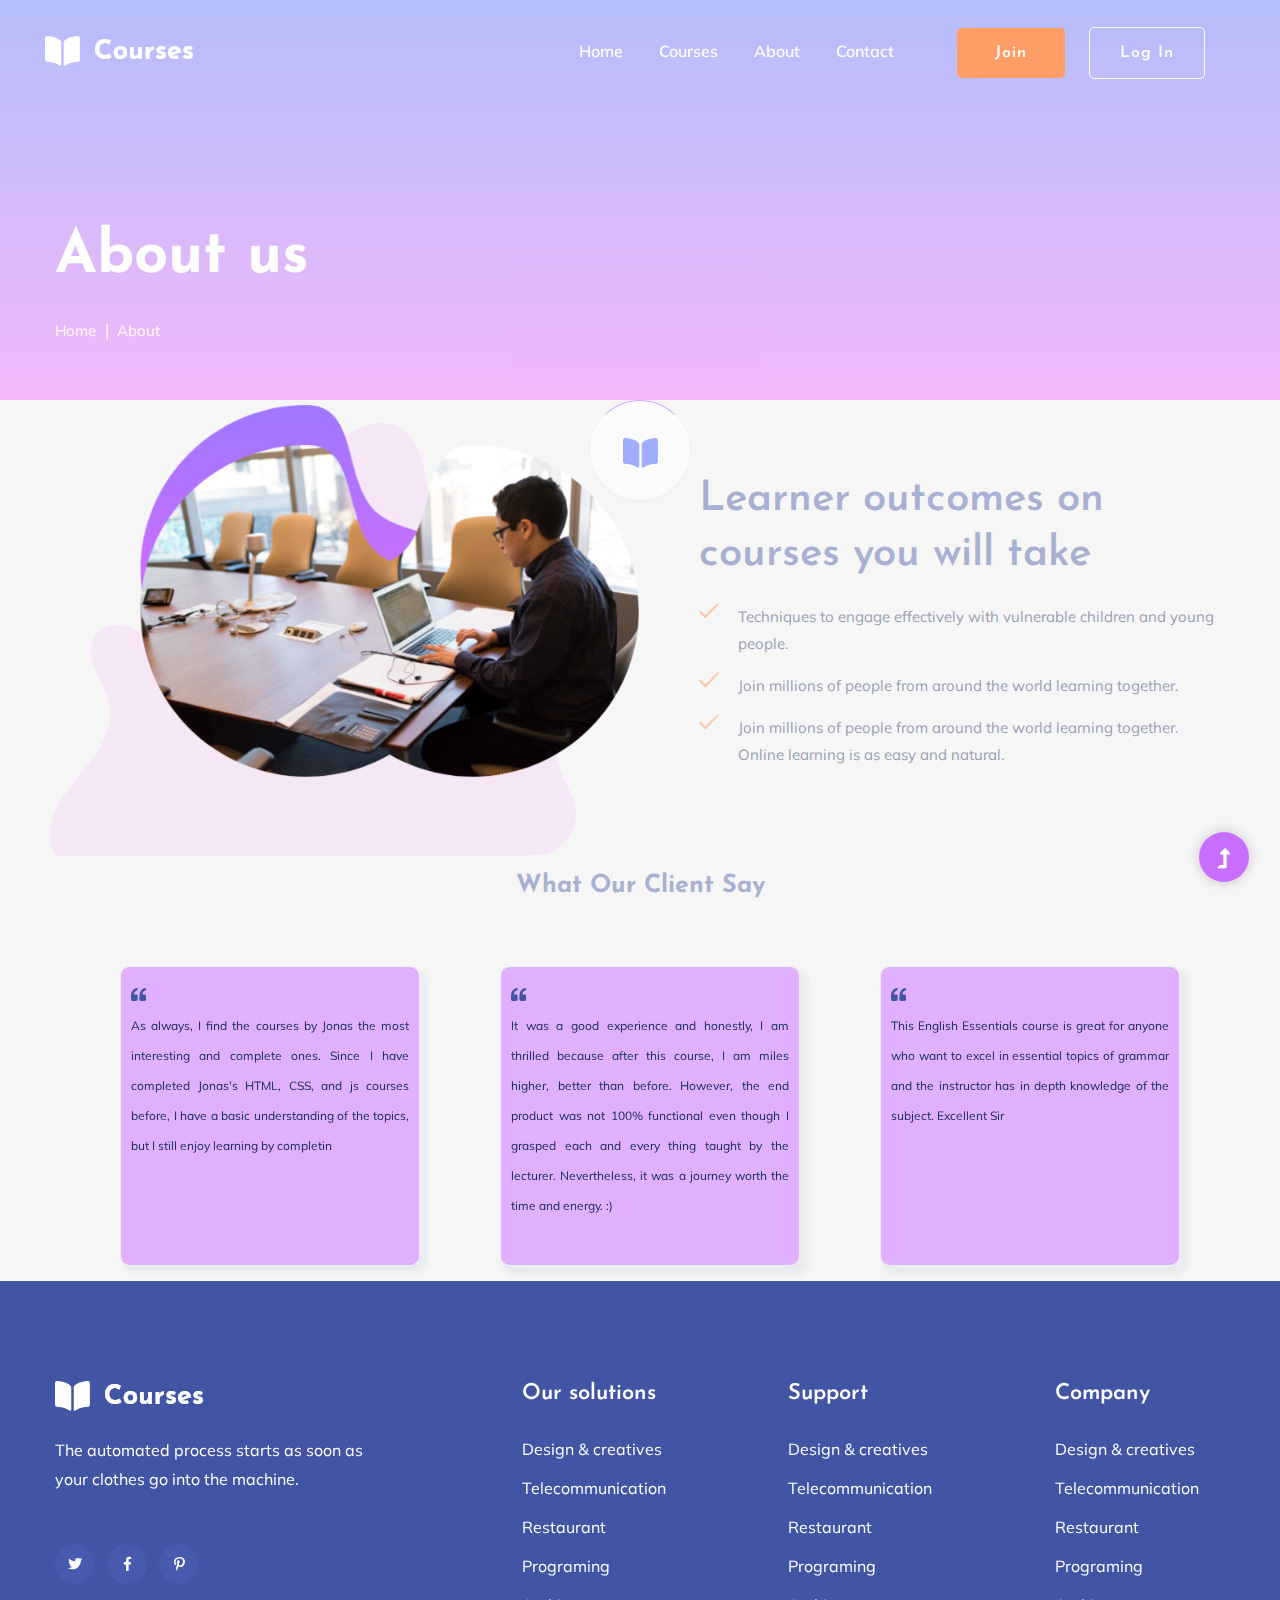
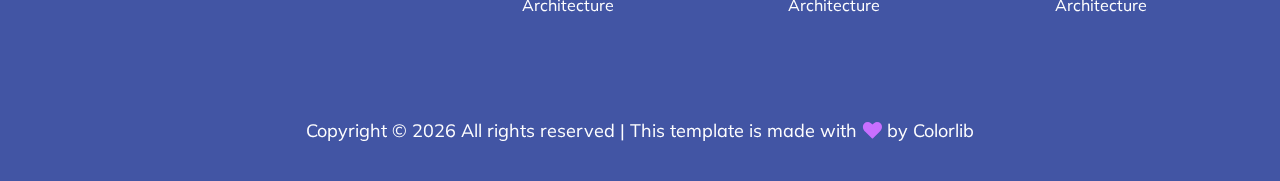
==== about.html @ 266a4ba3 "new changes" ====
<!doctype html>
<html class="no-js" lang="zxx">

<head>
    <meta charset="utf-8">
    <meta http-equiv="x-ua-compatible" content="ie=edge">
    <title>Courses | Education</title>
    <meta name="description" content="">
    <meta name="viewport" content="width=device-width, initial-scale=1">
    <link rel="manifest" href="site.webmanifest">
    <link rel="shortcut icon" type="image/x-icon" href="assets/img/favicon.ico">

    <!-- CSS here -->
    <link rel="stylesheet" href="assets/css/owl.carousel.min.css">
    <link rel="stylesheet" href="assets/css/slicknav.css">
    <link rel="stylesheet" href="assets/css/flaticon.css">
    <link rel="stylesheet" href="assets/css/progressbar_barfiller.css">
    <link rel="stylesheet" href="assets/css/bootstrap.min.css">
    <link rel="stylesheet" href="assets/css/gijgo.css">
    <link rel="stylesheet" href="assets/css/animate.min.css">
    <link rel="stylesheet" href="assets/css/animated-headline.css">
    <link rel="stylesheet" href="assets/css/magnific-popup.css">
    <link rel="stylesheet" href="assets/css/fontawesome-all.min.css">
    <link rel="stylesheet" href="assets/css/themify-icons.css">
    <link rel="stylesheet" href="assets/css/slick.css">
    <link rel="stylesheet" href="assets/css/nice-select.css">
    <link rel="stylesheet" href="assets/css/style.css">
    <link rel="stylesheet" href="assets/css/testimonial_style.css">

</head>

<body>
    <!-- ? Preloader Start -->
    <div id="preloader-active">
        <div class="preloader d-flex align-items-center justify-content-center">
            <div class="preloader-inner position-relative">
                <div class="preloader-circle"></div>
                <div class="preloader-img pere-text">
                    <img src="assets/img/logo/loder.png" alt="">
                </div>
            </div>
        </div>
    </div>
    <!-- Preloader Start -->
    <!-- Header Start -->
    <div class="header-area header-transparent">
        <div class="main-header ">
            <div class="header-bottom  header-sticky">
                <div class="container-fluid">
                    <div class="row align-items-center">
                        <!-- Logo -->
                        <div class="col-xl-2 col-lg-2">
                            <div class="logo">
                                <a href="index.html"><img src="assets/img/logo/logo.png" alt=""></a>
                            </div>
                        </div>
                        <div class="col-xl-10 col-lg-10">
                            <div class="menu-wrapper d-flex align-items-center justify-content-end">
                                <!-- Main-menu -->
                                <div class="main-menu d-none d-lg-block">
                                    <nav>
                                        <ul id="navigation">
                                            <li class="active"><a href="index.html">Home</a></li>
                                            <li><a href="courses.html">Courses</a></li>
                                            <li><a href="about.html">About</a></li>
                                            <li><a href="contact.html">Contact</a></li>
                                            <!-- Button -->
                                            <li class="button-header margin-left "><a href="#" class="btn">Join</a></li>
                                            <li class="button-header"><a href="login.html" class="btn btn3">Log in</a>
                                            </li>
                                        </ul>
                                    </nav>
                                </div>
                            </div>
                        </div>
                        <!-- Mobile Menu -->
                        <div class="col-12">
                            <div class="mobile_menu d-block d-lg-none"></div>
                        </div>
                    </div>
                </div>
            </div>
        </div>
    </div>
    <!-- Header End -->
    <main>
        <!--? slider Area Start-->
        <section class="slider-area slider-area2">
            <div class="slider-active">
                <!-- Single Slider -->
                <div class="single-slider slider-height2">
                    <div class="container">
                        <div class="row">
                            <div class="col-xl-8 col-lg-11 col-md-12">
                                <div class="hero__caption hero__caption2">
                                    <h1 data-animation="bounceIn" data-delay="0.2s">About us</h1>
                                    <!-- breadcrumb Start-->
                                    <nav aria-label="breadcrumb">
                                        <ol class="breadcrumb">
                                            <li class="breadcrumb-item"><a href="index.html">Home</a></li>
                                            <li class="breadcrumb-item"><a href="#">about</a></li>
                                        </ol>
                                    </nav>
                                    <!-- breadcrumb End -->
                                </div>
                            </div>
                        </div>
                    </div>
                </div>
            </div>
        </section>

        <!--? About Area-3 Start -->
        <section class="about-area3 fix">
            <div class="support-wrapper align-items-center">
                <div class="right-content3">
                    <!-- img -->
                    <div class="right-img">
                        <img src="assets/img/gallery/about3.png" style="margin-top:5px;" alt="">
                    </div>
                </div>
                <div class="left-content3">
                    <!-- section tittle -->
                    <div class="section-tittle section-tittle2 mb-20">
                        <div class="front-text">
                            <h2 class="">Learner outcomes on courses you will take</h2>
                        </div>
                    </div>
                    <div class="single-features">
                        <div class="features-icon">
                            <img src="assets/img/icon/right-icon.svg" alt="">
                        </div>
                        <div class="features-caption">
                            <p>Techniques to engage effectively with vulnerable children and young people.</p>
                        </div>
                    </div>
                    <div class="single-features">
                        <div class="features-icon">
                            <img src="assets/img/icon/right-icon.svg" alt="">
                        </div>
                        <div class="features-caption">
                            <p>Join millions of people from around the world
                                learning together.</p>
                        </div>
                    </div>
                    <div class="single-features">
                        <div class="features-icon">
                            <img src="assets/img/icon/right-icon.svg" alt="">
                        </div>
                        <div class="features-caption">
                            <p>Join millions of people from around the world learning together.
                                Online learning is as easy and natural.</p>
                        </div>
                    </div>
                </div>
            </div>
        </section>
        <!-- About Area End -->

        <!-- Services End -->




        <h4 class="testimonial_title">What Our Client Say</h4>

        <div class="container mt-5 d-flex justify-content-center ">
            <div class="row">
                <div class="col-md-4">
                    <div class="maincard p-3">
                        <div class="thecard">
                            <div class="theback py-3 px-3">
                                <div class="quote mt-3">
                                    <h4><i class="fa fa-quote-left"></i></h4>
                                    <p class="about text-justify">As always, I find the courses by Jonas the most
                                        interesting and complete ones. Since I have completed Jonas's HTML, CSS, and js
                                        courses before, I have a basic understanding of the topics, but I still enjoy
                                        learning by completin</p>
                                </div>
                            </div>
                        </div>
                    </div>
                </div>
                <div class="col-md-4">
                    <div class="maincard p-3">
                        <div class="thecard">
                            <div class="thefront text-center py-4"> <img src="assets/img/icon/about.svg"
                                    class="rounded-circle mt-5" width="100">
                                <h3 class="mt-2 mb-0">Manor Josa</h3> <small class="user_name">Sales executive</small>

                            </div>
                            <div class="theback py-3 px-3">
                                <div class="quote mt-3">
                                    <h4><i class="fa fa-quote-left"></i></h4>
                                    <p class="about text-justify">It was a good experience and honestly, I am thrilled
                                        because after this course, I am miles higher, better than before. However, the
                                        end product was not 100% functional even though I grasped each and every thing
                                        taught by the lecturer. Nevertheless, it was a journey worth the time and
                                        energy. :)</p>
                                </div>
                            </div>
                        </div>
                    </div>
                </div>
                <div class="col-md-4">
                    <div class="maincard p-3">
                        <div class="thecard">
                            <div class="thefront text-center py-4"> <img src="https://i.imgur.com/8JiAQGa.jpg"
                                    class="rounded-circle mt-5" width="100">
                                <h3 class="mt-2 mb-0">Jimmy Anderson</h3> <small class="user_name">Sales Manager</small>
                            </div>
                            <div class="theback py-3 px-3">
                                <div class="quote mt-3">
                                    <h4><i class="fa fa-quote-left"></i></h4>
                                    <p class="about text-justify">This English Essentials course is great for anyone who
                                        want to excel in essential topics of grammar and the instructor has in depth
                                        knowledge of the subject. Excellent Sir</p>
                                </div>
                            </div>
                        </div>
                    </div>
                </div>
            </div>
        </div>


    </main>
    <footer>
        <div class="footer-wrappper footer-bg">
            <!-- Footer Start-->
            <div class="footer-area footer-padding">
                <div class="container">
                    <div class="row justify-content-between">
                        <div class="col-xl-4 col-lg-5 col-md-4 col-sm-6">
                            <div class="single-footer-caption mb-50">
                                <div class="single-footer-caption mb-30">
                                    <!-- logo -->
                                    <div class="footer-logo mb-25">
                                        <a href="index.html"><img src="assets/img/logo/logo2_footer.png" alt=""></a>
                                    </div>
                                    <div class="footer-tittle">
                                        <div class="footer-pera">
                                            <p>The automated process starts as soon as your clothes go into the machine.
                                            </p>
                                        </div>
                                    </div>
                                    <!-- social -->
                                    <div class="footer-social">
                                        <a href="#"><i class="fab fa-twitter"></i></a>
                                        <a href="https://bit.ly/sai4ull"><i class="fab fa-facebook-f"></i></a>
                                        <a href="#"><i class="fab fa-pinterest-p"></i></a>
                                    </div>
                                </div>
                            </div>
                        </div>
                        <div class="col-xl-2 col-lg-3 col-md-4 col-sm-5">
                            <div class="single-footer-caption mb-50">
                                <div class="footer-tittle">
                                    <h4>Our solutions</h4>
                                    <ul>
                                        <li><a href="#">Design & creatives</a></li>
                                        <li><a href="#">Telecommunication</a></li>
                                        <li><a href="#">Restaurant</a></li>
                                        <li><a href="#">Programing</a></li>
                                        <li><a href="#">Architecture</a></li>
                                    </ul>
                                </div>
                            </div>
                        </div>
                        <div class="col-xl-2 col-lg-4 col-md-4 col-sm-6">
                            <div class="single-footer-caption mb-50">
                                <div class="footer-tittle">
                                    <h4>Support</h4>
                                    <ul>
                                        <li><a href="#">Design & creatives</a></li>
                                        <li><a href="#">Telecommunication</a></li>
                                        <li><a href="#">Restaurant</a></li>
                                        <li><a href="#">Programing</a></li>
                                        <li><a href="#">Architecture</a></li>
                                    </ul>
                                </div>
                            </div>
                        </div>
                        <div class="col-xl-2 col-lg-3 col-md-4 col-sm-6">
                            <div class="single-footer-caption mb-50">
                                <div class="footer-tittle">
                                    <h4>Company</h4>
                                    <ul>
                                        <li><a href="#">Design & creatives</a></li>
                                        <li><a href="#">Telecommunication</a></li>
                                        <li><a href="#">Restaurant</a></li>
                                        <li><a href="#">Programing</a></li>
                                        <li><a href="#">Architecture</a></li>
                                    </ul>
                                </div>
                            </div>
                        </div>
                    </div>
                </div>
            </div>
            <!-- footer-bottom area -->
            <div class="footer-bottom-area">
                <div class="container">
                    <div class="footer-border">
                        <div class="row d-flex align-items-center">
                            <div class="col-xl-12 ">
                                <div class="footer-copy-right text-center">
                                    <p><!-- Link back to Colorlib can't be removed. Template is licensed under CC BY 3.0. -->
                                        Copyright &copy;
                                        <script>document.write(new Date().getFullYear());</script> All rights reserved |
                                        This template is made with <i class="fa fa-heart" aria-hidden="true"></i> by <a
                                            href="https://colorlib.com" target="_blank">Colorlib</a>
                                        <!-- Link back to Colorlib can't be removed. Template is licensed under CC BY 3.0. -->
                                    </p>
                                </div>
                            </div>
                        </div>
                    </div>
                </div>
            </div>
            <!-- Footer End-->
        </div>
    </footer>
    <!-- Scroll Up -->
    <div id="back-top">
        <a title="Go to Top" href="#"> <i class="fas fa-level-up-alt"></i></a>
    </div>

    <!-- JS here -->
    <script src="./assets/js/vendor/modernizr-3.5.0.min.js"></script>
    <!-- Jquery, Popper, Bootstrap -->
    <script src="./assets/js/vendor/jquery-1.12.4.min.js"></script>
    <script src="./assets/js/popper.min.js"></script>
    <script src="./assets/js/bootstrap.min.js"></script>
    <!-- Jquery Mobile Menu -->
    <script src="./assets/js/jquery.slicknav.min.js"></script>

    <!-- Jquery Slick , Owl-Carousel Plugins -->
    <script src="./assets/js/owl.carousel.min.js"></script>
    <script src="./assets/js/slick.min.js"></script>
    <!-- One Page, Animated-HeadLin -->
    <script src="./assets/js/wow.min.js"></script>
    <script src="./assets/js/animated.headline.js"></script>
    <script src="./assets/js/jquery.magnific-popup.js"></script>

    <!-- Date Picker -->
    <script src="./assets/js/gijgo.min.js"></script>
    <!-- Nice-select, sticky -->
    <script src="./assets/js/jquery.nice-select.min.js"></script>
    <script src="./assets/js/jquery.sticky.js"></script>
    <!-- Progress -->
    <script src="./assets/js/jquery.barfiller.js"></script>

    <!-- counter , waypoint,Hover Direction -->
    <script src="./assets/js/jquery.counterup.min.js"></script>
    <script src="./assets/js/waypoints.min.js"></script>
    <script src="./assets/js/jquery.countdown.min.js"></script>
    <script src="./assets/js/hover-direction-snake.min.js"></script>

    <!-- contact js -->
    <script src="./assets/js/contact.js"></script>
    <script src="./assets/js/jquery.form.js"></script>
    <script src="./assets/js/jquery.validate.min.js"></script>
    <script src="./assets/js/mail-script.js"></script>
    <script src="./assets/js/jquery.ajaxchimp.min.js"></script>

    <!-- Jquery Plugins, main Jquery -->
    <script src="./assets/js/plugins.js"></script>
    <script src="./assets/js/main.js"></script>

</body>

</html>
---- assets/css/flaticon.css ----
/*
  	Flaticon icon font: Flaticon
  	Creation date: 02/06/2020 05:24
  	*/

@font-face {
  font-family: "Flaticon";
  src: url("../fonts/Flaticon.eot");
  src: url("../fonts/Flaticon.eot?#iefix") format("embedded-opentype"),
       url("../fonts/Flaticon.woff2") format("woff2"),
       url("../fonts/Flaticon.woff") format("woff"),
       url("../fonts/Flaticon.ttf") format("truetype"),
       url("../fonts/Flaticon.svg#Flaticon") format("svg");
  font-weight: normal;
  font-style: normal;
}

@media screen and (-webkit-min-device-pixel-ratio:0) {
  @font-face {
    font-family: "Flaticon";
    src: url("../fonts/Flaticon.svg#Flaticon") format("svg");
  }
}

[class^="flaticon-"]:before, [class*=" flaticon-"]:before,
[class^="flaticon-"]:after, [class*=" flaticon-"]:after {   
  font-family: Flaticon;
font-style: normal;
}

.flaticon-null:before { content: "\f100"; }
.flaticon-null-1:before { content: "\f101"; }
.flaticon-gear:before { content: "\f102"; }
.flaticon-think:before { content: "\f103"; }
---- assets/css/progressbar_barfiller.css ----
/* Custom Code skills */
.single-skill{
  display: flex;
}

.single-skill span {
	color: #79838b;
	font-size: 13px;
	font-weight: 300;
	letter-spacing: 0;
	margin-bottom: 14px;
	display: block;
}
.single-skill .bar-progress {
	width: 100%;
}
.single-skill .bar-title {
  width: 20%;
  margin-bottom: 19px;
}

.skills-content {
  padding-top: 200px;
  padding-left: 70px;
}

.skills-shape-bg {
  height: 651px;
  width: 868px;
  position: absolute;
  content: "";
  border: 2px solid #4d4d4d;
  left: 40%;
  top: 255px;
}

.skills-shape-bg::before {
  position: absolute;
  content: "";
  height: 465px;
  width: 300px;
  border: 2px solid #4d4d4d;
  left: -35%;
  top: 50%;
  transform: translateY(-50%);
  border-right: 0;
}



/* Default */
.barfiller {
	width: 100%;
	height: 10px;
	background: #f6f9fc;
  position: relative;
  border-radius: 5px;
}

.barfiller .fill {
  display: block;
  position: relative;
  width: 0px;
  height: 100%;
  background: #333;
  z-index: 1;
  border-radius: 5px;
}

.barfiller .tipWrap { display: none; }

.barfiller .tip {
  margin-top: -28px;
  padding: 2px 4px;
  font-size: 16px;
  color: #09cc7f;
  left: 0px;
  position: absolute;
  z-index: 2;
  background: transparent;
  font-weight: 800;
}

.barfiller .tip:after {
  border: solid;
  border-color: rgba(0,0,0,.8) transparent;
  border-width: 6px 6px 0 6px;
  content: "";
  display: block;
  position: absolute;
  left: 9px;
  top: 100%;
  z-index: 9;
  display: none;
  
}
---- assets/css/gijgo.css ----
.gj-button {
    background-color: #f5f5f5;
    border: 1px solid #ddd;
    color: #000;
    border-radius: 3px;
    padding: 6px 10px;
    cursor: pointer;
}

.gj-unselectable {
    -webkit-touch-callout: none;
    -webkit-user-select: none;
    -khtml-user-select: none;
    -moz-user-select: none;
    -ms-user-select: none;
    user-select: none;
}

.gj-row {
    display: -webkit-box;
    display: -ms-flexbox;
    display: flex;
    -ms-flex-wrap: wrap;
    flex-wrap: wrap;
}

.gj-margin-left-5 {
    margin-left: 5px;
}

.gj-margin-left-10 {
    margin-left: 10px;
}

.gj-width-full {
    width: 100%;
}

.gj-cursor-pointer {
    cursor: pointer;
}

.gj-text-align-center {
    text-align: center;
}

.gj-font-size-16 {
    font-size: 16px;
}

.gj-hidden {
    display: none;
}

/** Material Design */
.gj-button-md {
    background: 0 0;
    border: none;
    border-radius: 2px;
    color: rgba(0, 0, 0, 0.87);
    position: relative;
    height: 36px;
    margin: 0;
    min-width: 64px;
    padding: 0 16px;
    display: inline-block;
    font-family: "Roboto","Helvetica","Arial",sans-serif;
    font-size: 1rem;
    font-weight: 500;
    text-transform: uppercase;
    letter-spacing: 0;
    overflow: hidden;
    will-change: box-shadow;
    transition: box-shadow .2s cubic-bezier(.4,0,1,1),background-color .2s cubic-bezier(.4,0,.2,1),color .2s cubic-bezier(.4,0,.2,1);
    outline: none;
    cursor: pointer;
    text-decoration: none;
    text-align: center;
    line-height: 36px;
    vertical-align: middle;
    overflow: hidden;
    -webkit-user-select: none;
    -moz-user-select: none;
    -ms-user-select: none;
    user-select: none;
}

.gj-button-md:hover {
    background-color: rgba(158,158,158,.2);
}

.gj-button-md:disabled {
    color: rgba(0,0,0,.26);
    background: 0 0;
}

.gj-button-md .material-icons,
.gj-button-md .gj-icon {
    vertical-align: middle;
    /*font-size: 1.3rem;
    margin-right: 4px;*/
}

.gj-button-md.gj-button-md-icon {
    width: 24px;
    height: 31px;
    min-width: 24px;
    padding: 0px;
    display: table;
}

.gj-button-md.gj-button-md-icon .material-icons,
.gj-button-md.gj-button-md-icon .gj-icon {
    display: table-cell;
    margin-right: 0px;
    width: 24px;
    height: 24px;
}

.gj-button-md.active {
    background-color: rgba(158,158,158,.4);
}

.gj-button-md-group {
    position: relative;
    display: inline-block;
    vertical-align: middle;
}
.gj-textbox-md {
	/* border: none; */
	/* border-bottom: 1px solid rgba(0,0,0,.42); */
	display: block;
	font-family: "Helvetica","Arial",sans-serif;
	font-size: 16px;
	line-height: 16px;
	/* padding: 4px 0px; */
	margin: 0;
	/* width: 100%; */
	background: 0 0;
	/* text-align: ; */
	color: rgba(0,0,0,.87);
	padding-left: 44px;
	border: 1px solid #dca73a;
	/* padding: 15px 15px; */
	/* text-align: center; */
	width: 177px;
	height: 55px;
	border-radius: 5px;
}
.gj-textbox-md:focus,
.gj-textbox-md:active {
    /* border-bottom: 2px solid rgba(0,0,0,.42); */
    outline: none;
}

.gj-textbox-md::placeholder {
    color: #8e8e8e;
}

.gj-textbox-md:-ms-input-placeholder {
    color: #8e8e8e;
}

.gj-textbox-md::-ms-input-placeholder {
    color: #8e8e8e;
}

.gj-md-spacer-24 {
    min-width: 24px;
    width: 24px;
    display: inline-block;
}

.gj-md-spacer-32 {
    min-width: 32px;
    width: 32px;
    display: inline-block;
}

.gj-modal {
    position: fixed;
    top: 0;
    right: 0;
    bottom: 0;
    left: 0;
    z-index: 1203;
    display: none;
    overflow: hidden;
    -webkit-overflow-scrolling: touch;
    outline: 0;
    background-color: rgba(0, 0, 0, 0.54118);
    transition: 200ms ease opacity;
    will-change: opacity;
}

/* List */
ul.gj-list li [data-role="wrapper"] {
    display: table;
    width: 100%;
}

ul.gj-list li [data-role="checkbox"] {
    display: table-cell;
    vertical-align:middle;
    text-align:center;
}

ul.gj-list li [data-role="image"] {
    display: table-cell;
    vertical-align:middle;
    text-align:center;
}

ul.gj-list li [data-role="display"] {
    display: table-cell;
    vertical-align:middle;
    cursor: pointer;
}

ul.gj-list li [data-role="display"]:empty:before {
  content: "\200b"; /* unicode zero width space character */
}

/* List - Bootstrap */
ul.gj-list-bootstrap {
    padding-left: 0px;
    margin-bottom: 0px;
}

ul.gj-list-bootstrap li {
    padding: 0px;
}

ul.gj-list-bootstrap li [data-role="wrapper"] {
    padding: 0px 10px;
}

ul.gj-list-bootstrap li [data-role="checkbox"] {
    width: 24px;
    padding: 3px;
}

ul.gj-list-bootstrap li [data-role="image"] {
    width: 24px;
    height: 24px;
}

ul.gj-list-bootstrap li [data-role="display"] {
    padding: 8px 0px 8px 4px;
}

.list-group-item.active ul li, .list-group-item.active:focus ul li, .list-group-item.active:hover ul li {
    text-shadow: none;
    color:initial;
}

/* List - Material Design */
ul.gj-list-md {
    padding: 0px;
    list-style: none;
    list-style-type: none;
    line-height: 24px;
    letter-spacing: 0;
    color: #616161; /* Gray 700 */
}

ul.gj-list-md li {
    display: list-item;
    list-style-type: none;
    padding: 0px;
    min-height: unset;
    box-sizing: border-box;
    align-items: center;
    cursor: default;
    overflow: hidden;

    font-family: "Roboto","Helvetica","Arial",sans-serif;
    font-size: 16px;
    font-weight: 400;
    letter-spacing: .04em;
    line-height: 1;
    
    -webkit-flex-direction: row;
    -ms-flex-direction: row;
    flex-direction: row;
    -webkit-flex-wrap: nowrap;
    -ms-flex-wrap: nowrap;
    flex-wrap: nowrap;
}

ul.gj-list-md li [data-role="checkbox"] {
    height: 24px;
    width: 24px;
}

ul.gj-list-md li [data-role="image"] {
    height: 24px;
    width: 24px;
}

ul.gj-list-md li [data-role="display"] {
    padding: 8px 0px 8px 5px;
    order: 0;
    flex-grow: 2;
    text-decoration: none;
    box-sizing: border-box;
    align-items: center;
    text-align: left;
    color: rgba(0,0,0,.87);
}

ul.gj-list-md li.disabled>[data-role="wrapper"]>[data-role="display"] {
    color: #9E9E9E; /* Gray 500 */
}

.gj-list-md-active {
    background: #e0e0e0;
    color: #3f51b5;
}


/* Picker */
.gj-picker {
    position: absolute;
    z-index: 1203;
    background-color: #fff;
}

.gj-picker .selected {
    color: #fff;
}

/* Material Design */
.gj-picker-md {
    font-family: "Roboto","Helvetica","Arial",sans-serif;
    font-size: 16px;
    font-weight: 400;
    letter-spacing: .04em;
    line-height: 1;
    color: rgba(0,0,0,.87);
    border: 1px solid #E0E0E0;
}

.gj-modal .gj-picker-md {
    border: 0px;
}

.gj-picker-md [role="header"] {
    color: rgba(255, 255, 255, 0.54);
    display: flex;
    background: #2196f3;
    align-items: baseline;
    user-select: none;
    justify-content: center;
}

.gj-picker-md [role="footer"] {
    float: right;
    padding: 10px;
}

.gj-picker-md [role="footer"] button.gj-button-md {
    color: #2196f3;
    font-weight: bold;
    font-size: 13px;
}

/* Bootstrap */
.gj-picker-bootstrap {
    border-radius: 4px;
    border: 1px solid #E0E0E0;
}

.gj-picker-bootstrap .selected {
    color: #888;
}

.gj-picker-bootstrap [role="header"] {
    background: #eee;
    color: #AAA;
}
@font-face {
    font-family: 'gijgo-material';
    src: url('../fonts/gijgo-material.eot?235541');
    src: url('../fonts/gijgo-material.eot?235541#iefix') format('embedded-opentype'), url('../fonts/gijgo-material.ttf?235541') format('truetype'), url('../fonts/gijgo-material.woff?235541') format('woff'), url('../fonts/gijgo-material.svg?235541#gijgo-material') format('svg');
    font-weight: normal;
    font-style: normal;
}

.gj-icon {
    /* use !important to prevent issues with browser extensions that change fonts */
    font-family: 'gijgo-material' !important;
    font-size: 24px;
    speak: none;
    font-style: normal;
    font-weight: normal;
    font-variant: normal;
    text-transform: none;
    line-height: 1;
    /* Enable Ligatures ================ */
    letter-spacing: 0;
    -webkit-font-feature-settings: "liga";
    -moz-font-feature-settings: "liga=1";
    -moz-font-feature-settings: "liga";
    -ms-font-feature-settings: "liga" 1;
    font-feature-settings: "liga";
    -webkit-font-variant-ligatures: discretionary-ligatures;
    font-variant-ligatures: discretionary-ligatures;
    /* Better Font Rendering =========== */
    -webkit-font-smoothing: antialiased;
    -moz-osx-font-smoothing: grayscale;
}

.gj-icon.undo:before {
    content: "\e900";
}

.gj-icon.vertical-align-top:before {
    content: "\e901";
}

.gj-icon.vertical-align-center:before {
    content: "\e902";
}

.gj-icon.vertical-align-bottom:before {
    content: "\e903";
}

.gj-icon.arrow-dropup:before {
    content: "\e904";
}

.gj-icon.clock:before {
    content: "\e905";
}

.gj-icon.refresh:before {
    content: "\e906";
}

.gj-icon.last-page:before {
    content: "\e907";
}

.gj-icon.first-page:before {
    content: "\e908";
}

.gj-icon.cancel:before {
    content: "\e909";
}

.gj-icon.clear:before {
    content: "\e90a";
}

.gj-icon.check-circle:before {
    content: "\e90b";
}

.gj-icon.delete:before {
    content: "\e90c";
}

.gj-icon.arrow-upward:before {
    content: "\e90d";
}

.gj-icon.arrow-forward:before {
    content: "\e90e";
}

.gj-icon.arrow-downward:before {
    content: "\e90f";
}

.gj-icon.arrow-back:before {
    content: "\e910";
}

.gj-icon.list-numbered:before {
    content: "\e911";
}

.gj-icon.list-bulleted:before {
    content: "\e912";
}

.gj-icon.indent-increase:before {
    content: "\e913";
}

.gj-icon.indent-decrease:before {
    content: "\e914";
}

.gj-icon.redo:before {
    content: "\e915";
}

.gj-icon.align-right:before {
    content: "\e916";
}

.gj-icon.align-left:before {
    content: "\e917";
}

.gj-icon.align-justify:before {
    content: "\e918";
}

.gj-icon.align-center:before {
    content: "\e919";
}

.gj-icon.strikethrough:before {
    content: "\e91a";
}

.gj-icon.italic:before {
    content: "\e91b";
}

.gj-icon.underlined:before {
    content: "\e91c";
}

.gj-icon.bold:before {
    content: "\e91d";
}

.gj-icon.arrow-dropdown:before {
    content: "\e91e";
}

.gj-icon.done:before {
    content: "\e91f";
}

.gj-icon.pencil:before {
    content: "\e920";
}

.gj-icon.minus:before {
    content: "\e921";
}

.gj-icon.plus:before {
    content: "\e922";
}

.gj-icon.chevron-up:before {
    content: "\e923";
}

.gj-icon.chevron-right:before {
    content: "\e924";
}

.gj-icon.chevron-down:before {
    content: "\e925";
}

.gj-icon.chevron-left:before {
    content: "\e926";
}

.gj-icon.event:before {
    content: "\e927";
}
.gj-draggable {
    cursor: move;
}
.gj-resizable-handle {
    position: absolute;
    font-size: 0.1px;
    display: block;
    -ms-touch-action: none;
    touch-action: none;
    z-index: 1203;
}

.gj-resizable-n {
    cursor: n-resize;
    height: 7px;
    width: 100%;
    top: -5px;
    left: 0;
}
.gj-resizable-e {
    cursor: e-resize;
    width: 7px;
    right: -5px;
    top: 0;
    height: 100%;
}
.gj-resizable-s {
    cursor: s-resize;
    height: 7px;
    width: 100%;
    bottom: -5px;
    left: 0;
}
.gj-resizable-w {
	cursor: w-resize;
	width: 7px;
	left: -5px;
	top: 0;
	height: 100%;
}
.gj-resizable-se {
	cursor: se-resize;
	width: 12px;
	height: 12px;
	right: 1px;
	bottom: 1px;
}
.gj-resizable-sw {
	cursor: sw-resize;
	width: 9px;
	height: 9px;
	left: -5px;
	bottom: -5px;
}
.gj-resizable-nw {
	cursor: nw-resize;
	width: 9px;
	height: 9px;
	left: -5px;
	top: -5px;
}
.gj-resizable-ne {
	cursor: ne-resize;
	width: 9px;
	height: 9px;
	right: -5px;
	top: -5px;
}

.gj-dialog-footer {
    position: absolute;
    bottom: 0px;
    width: 100%;
    margin-top: 0px;
}

.gj-dialog-scrollable [data-role="body"] {
    overflow-x: hidden;
    overflow-y: scroll;
}

/** Bootstrap 3 **/
.gj-dialog-bootstrap {
    overflow: hidden;
    z-index: 1202;
}

.gj-dialog-bootstrap [data-role="title"] {
    display: inline;
}
.gj-dialog-bootstrap [data-role="close"] {
    line-height: 1.42857143;
}

/** Bootstrap 4 **/
.gj-dialog-bootstrap4 {
    overflow: hidden;
    z-index: 1202;
}

.gj-dialog-bootstrap4 [data-role="title"] {
    display: inline;
}
.gj-dialog-bootstrap4 [data-role="close"] {
    line-height: 1.5;
}

/** Material Design **/
.gj-dialog-md {
    background-color: #FFF;
    overflow: hidden;
    border: none;
    box-shadow: 0 11px 15px -7px rgba(0,0,0,.2), 0 24px 38px 3px rgba(0,0,0,.14), 0 9px 46px 8px rgba(0,0,0,.12);
    box-sizing: border-box;
    position: relative;
    display: -webkit-box;
    display: -webkit-flex;
    display: -ms-flexbox;
    display: flex;
    -webkit-box-orient: vertical;
    -webkit-box-direction: normal;
    -webkit-flex-direction: column;
    -ms-flex-direction: column;
    flex-direction: column;
    -webkit-background-clip: padding-box;
    background-clip: padding-box;
    outline: 0;
    z-index: 1202;
}

.gj-dialog-md-header {
    padding: 24px 24px 0px 24px;
    font-family: "Roboto","Helvetica","Arial",sans-serif;
}

.gj-dialog-md-title {
    margin: 0;
    font-weight: 400;
    display: inline;
    line-height: 28px;
    font-size: 20px;
}

.gj-dialog-md-close {
    -webkit-appearance: none;
    padding: 0;
    cursor: pointer;
    background: 0 0;
    border: 0;
    float: right;
    line-height: 28px;
    font-size: 28px;
}

.gj-dialog-md-body {
    padding: 20px 24px 24px 24px;
    color: rgba(0,0,0,.54);
    font-family: "Helvetica","Arial",sans-serif;
    font-size: 14px;
    font-weight: 400;
    line-height: 20px;
}

.gj-dialog-md-footer {
    padding: 8px 8px 8px 24px;
    display: -webkit-flex;
    display: -ms-flexbox;
    display: flex;
    -webkit-flex-direction: row-reverse;
    -ms-flex-direction: row-reverse;
    flex-direction: row-reverse;
    -webkit-flex-wrap: wrap;
    -ms-flex-wrap: wrap;
    flex-wrap: wrap;

    box-sizing: border-box;
}

.gj-dialog-md-footer>*:first-child {
    margin-right: 0;
}

.gj-dialog-md-footer>* {
    margin-right: 8px;
    height: 36px;
}
DIV.gj-grid-wrapper {
    margin: auto;
    position: relative;
    clear:both;
    z-index: 1;
}

TABLE.gj-grid {
    margin: auto;    
    border-collapse: collapse;
    width: 100%;
    table-layout: fixed;
}

TABLE.gj-grid THEAD TH [data-role="selectAll"] {
    margin: auto;
}

TABLE.gj-grid THEAD TH [data-role="title"] {
    display: inline-block;
}

TABLE.gj-grid THEAD TH [data-role="sorticon"] {
    display: inline-block;
}

TABLE.gj-grid THEAD TH {
    overflow: hidden;
    text-overflow: ellipsis;
}

TABLE.gj-grid.autogrow-header-row THEAD TH {
    overflow: auto;
    text-overflow: initial;
    white-space: pre-wrap;
    -ms-word-break: break-word;
    word-break: break-word;
}

TABLE.gj-grid > tbody > tr > td {
    overflow: hidden;
    position: relative;
}

table.gj-grid tbody div[data-role="display"] {
    vertical-align: middle;
    text-indent: 0;
    white-space: pre-wrap;
    -ms-word-break: break-word;
    word-break: break-word;
}

table.gj-grid.fixed-body-rows tbody div[data-role="display"] {
    overflow: hidden;
    text-overflow: ellipsis;
    white-space: nowrap;
    -ms-word-break: initial;
    word-break: initial;
}

table.gj-grid tfoot DIV[data-role="display"] {
    vertical-align: middle;
    text-indent: 0;
    display: flex;
}

TABLE.gj-grid .fa {
    padding: 2px;
}

TABLE.gj-grid > tbody > tr > td > div {
    padding: 2px;
    overflow: hidden;
}

DIV.gj-grid-wrapper DIV.gj-grid-loading-cover
{
    background: #BBBBBB;
    opacity: 0.5;
    position: absolute;
    vertical-align: middle;
}

DIV.gj-grid-wrapper DIV.gj-grid-loading-text
{
    position: absolute;
    font-weight: bold;
}

/* Bootstrap Theme */
table.gj-grid-bootstrap thead th {
    background-color: #f5f5f5;
    vertical-align:middle;
}

table.gj-grid-bootstrap thead th [data-role="sorticon"] {
    margin-left: 5px;
}

table.gj-grid-bootstrap thead th [data-role="sorticon"] i.gj-icon,
table.gj-grid-bootstrap thead th [data-role="sorticon"] i.material-icons {
    position: absolute;
    font-size: 20px;
    top: 15px;
}

table.gj-grid-bootstrap tbody tr td div[data-role="display"] {
    padding: 0px;
}

.gj-grid-bootstrap-4 .gj-checkbox-bootstrap {
    display: inline-block;
    padding-top: 2px;
}

.gj-grid-bootstrap-4 tbody tr.active {
    background-color: rgba(0,0,0,.075);
}

/* Material Design Theme */
.gj-grid-md {
    position: relative;
    border: 1px solid #e0e0e0;
    border-collapse: collapse;
    white-space: nowrap;
    font-size: 13px;
    font-family: "Roboto","Helvetica","Arial",sans-serif;
    background-color: #fff;
}

.gj-grid-md td:first-of-type, .gj-grid-md th:first-of-type {
    padding-left: 24px;
}

.gj-grid-md th {
    position: relative;
    vertical-align: bottom;
    font-weight: 700;
    line-height: 31px;
    letter-spacing: 0;
    height: 56px;
    font-size: 12px;
    color: rgba(0,0,0,.54);
    padding-bottom: 8px;
    box-sizing: border-box;
    padding: 12px 18px;
    text-align: right;
}

.gj-grid-md td {
    position: relative;
    height: 48px;
    border-top: 1px solid #e0e0e0;
    border-bottom: 1px solid #e0e0e0;
    padding: 12px 18px;
    box-sizing: border-box;
    text-align: left;
    color: rgba(0,0,0,.87);
}

.gj-grid-md tbody tr {
    position: relative;
    height: 48px;
    transition-duration: .28s;
    transition-timing-function: cubic-bezier(.4,0,.2,1);
    transition-property: background-color;
}

.gj-grid-md tbody tr:hover {
    background-color: #EEEEEE; /* Gray 200 */
}

.gj-grid-md tbody tr.gj-grid-md-select {
    background-color: #F5F5F5; /* Grey 100 */
}


table.gj-grid-md thead th [data-role="sorticon"] {
    margin-left: 5px;
}

table.gj-grid-md thead th [data-role="sorticon"] i.gj-icon,
table.gj-grid-md thead th [data-role="sorticon"] i.material-icons {
    position: absolute;
    font-size: 16px;
    top: 19px;
}

table.gj-grid-md thead th.gj-grid-select-all {
    padding-bottom: 3px;
}
/* Hide all prioritized columns by default */
@media only all {
	th.display-1120,
	td.display-1120,
	th.display-960,
	td.display-960,
	th.display-800,
	td.display-800,
	th.display-640,
	td.display-640,
	th.display-480,
	td.display-480,
	th.display-320,
	td.display-320 {
		display: none;
	}
}

/* Show at 320px (20em x 16px) */
@media screen and (min-width: 20em) {
	TABLE.gj-grid-bootstrap th.display-320,
	TABLE.gj-grid-bootstrap td.display-320 {
		display: table-cell;
	}
}
/* Show at 480px (30em x 16px) */
@media screen and (min-width: 30em) {
	TABLE.gj-grid-bootstrap th.display-480,
	TABLE.gj-grid-bootstrap td.display-480 {
		display: table-cell;
	}
}
/* Show at 640px (40em x 16px) */
@media screen and (min-width: 40em) {
	TABLE.gj-grid-bootstrap th.display-640,
	TABLE.gj-grid-bootstrap td.display-640 {
		display: table-cell;
	}
}
/* Show at 800px (50em x 16px) */
@media screen and (min-width: 50em) {
	TABLE.gj-grid-bootstrap th.display-800,
	TABLE.gj-grid-bootstrap td.display-800 {
		display: table-cell;
	}
}
/* Show at 960px (60em x 16px) */
@media screen and (min-width: 60em) {
	TABLE.gj-grid-bootstrap th.display-960,
	TABLE.gj-grid-bootstrap td.display-960 {
		display: table-cell;
	}
}
/* Show at 1,120px (70em x 16px) */
@media screen and (min-width: 70em) {
	TABLE.gj-grid-bootstrap th.display-1120,
	TABLE.gj-grid-bootstrap td.display-1120 {
		display: table-cell;
	}
}

/* Material Design Theme */
.gj-grid-md tfoot tr th {
    padding-right: 14px;
}

.gj-grid-md tfoot tr[data-role="pager"] .gj-grid-mdl-pager-label {
    padding-left: 5px;
    padding-right: 5px;
}

.gj-grid-md tfoot tr[data-role="pager"] .gj-dropdown-md {
    margin-left: 12px;
}

.gj-grid-md tfoot tr[data-role="pager"] .gj-dropdown-md [role="presenter"] {
    font-size: 12px;
    font-weight: bold;
    color: rgba(0,0,0,.54);
}

.gj-grid-md tfoot tr[data-role="pager"] .gj-dropdown-md [role="presenter"] [role="display"] {
    text-align: right;
}

.gj-grid-md tfoot tr[data-role="pager"] .gj-grid-md-limit-select {
    margin-left: 10px;
    font-size: 12px;
    font-weight: bold;
    color: rgba(0,0,0,.54);
}

/* Bootstrap */
.gj-grid-bootstrap tfoot tr[data-role="pager"] th {
    line-height: 30px;
    background-color: #f5f5f5;
}

.gj-grid-bootstrap tfoot tr[data-role="pager"] th > div > div {
    margin-right: 5px;
}

.gj-grid-bootstrap tfoot tr[data-role="pager"] th > div > button {
    margin-right: 5px;
}

.gj-grid-bootstrap-4 tfoot tr[data-role="pager"] th > div button {
    height: 34px;
}

.gj-grid-bootstrap-4 tfoot tr[data-role="pager"] th div .gj-dropdown-bootstrap-4 .gj-dropdown-expander-mi .gj-icon {
    top: 5px;
}

.gj-grid-bootstrap-3 tfoot tr[data-role="pager"] th > div > input {
    margin-right: 5px;
    width: 40px;
    text-align: right;
    display: inline-block;
    font-weight: bold;
}

.gj-grid-bootstrap-4 tfoot tr[data-role="pager"] th > div > div.input-group {
    width: 40px;
}

.gj-grid-bootstrap-4 tfoot tr[data-role="pager"] th > div > div.input-group input {
    text-align: right;
    font-weight: bold;
    height: 34px;
    padding-top: 2px;
    padding-bottom: 6px;
}

.gj-grid-bootstrap tfoot tr[data-role="pager"] th > div > select {
    display: inline-block;
    margin-right: 5px;
    width: 60px;
}

.gj-grid-bootstrap tfoot tr[data-role="pager"] th .gj-dropdown-bootstrap .gj-list-bootstrap [data-role="display"] {
    line-height: 14px;
}

.gj-grid-bootstrap tfoot tr[data-role="pager"] th .gj-dropdown-bootstrap [role="presenter"] [role="display"] {
    font-weight: bold;
}

.gj-grid-bootstrap tfoot tr[data-role="pager"] th .gj-dropdown-bootstrap-3 [role="presenter"] {
    padding: 2px 8px;
}

.gj-grid-bootstrap tfoot tr[data-role="pager"] th .gj-dropdown-bootstrap-4 [role="presenter"] {
    padding: 1px 8px;
}
.gj-grid thead tr th div.gj-grid-column-resizer-wrapper {
    position: relative;
    width: 100%;
    height: 0px; 
    top: 0px; 
    left: 0px; 
    padding: 0px;
}

span.gj-grid-column-resizer {
    position: absolute;
    right: 0px;
    width: 10px;
    top: -100px;
    height: 300px;
    z-index: 1203;
    cursor: e-resize;
}

.gj-grid-resize-cursor {
    cursor: e-resize;
}
.gj-grid-md tbody tr.gj-grid-top-border td {
  border-top: 2px solid #777;
}
.gj-grid-md tbody tr.gj-grid-bottom-border td {
  border-bottom: 2px solid #777;
}

.gj-grid-bootstrap tbody tr.gj-grid-top-border td {
  border-top: 2px solid #777;
}
.gj-grid-bootstrap tbody tr.gj-grid-bottom-border td {
  border-bottom: 2px solid #777;
}
.gj-grid-md thead tr th.gj-grid-left-border,
.gj-grid-md tbody tr td.gj-grid-left-border
{
    border-left: 3px solid #777;
}
.gj-grid-md thead tr th.gj-grid-right-border,
.gj-grid-md tbody tr td.gj-grid-right-border
{
    border-right: 3px solid #777;
}

.gj-grid-bootstrap thead tr th.gj-grid-left-border,
.gj-grid-bootstrap tbody tr td.gj-grid-left-border
{
    border-left: 5px solid #ddd;
}
.gj-grid-bootstrap thead tr th.gj-grid-right-border,
.gj-grid-bootstrap tbody tr td.gj-grid-right-border
{
    border-right: 5px solid #ddd;
}
.gj-dirty {
    position: absolute;
    top: 0px;
    left: 0px;
    border-style: solid;
    border-width: 3px;
    border-color: #f00 transparent transparent #f00;
    padding: 0;
    overflow: hidden;
    vertical-align: top;
}

/* Material Design */
.gj-grid-md tbody tr td.gj-grid-management-column {
    padding: 3px;
}

.gj-grid-md tbody tr td[data-mode="edit"] {
    padding: 0px 18px;
}

.gj-grid-md tbody .gj-dropdown-md [role="presenter"] [role="display"] {
    padding: 0px;
}

/* Bootstrap */
.gj-grid-bootstrap tbody tr td[data-mode="edit"] {
    padding: 0px;
}

.gj-grid-bootstrap tbody tr td[data-mode="edit"] [data-role="edit"] {
    padding: 0px;
}

/* Bootstrap 3 */
.gj-grid-bootstrap-3 tbody tr td.gj-grid-management-column {
    padding: 3px;
}

.gj-grid-bootstrap-3 tbody tr td[data-mode="edit"] {
    height: 38px;
}

.gj-grid-bootstrap-3 tbody tr td[data-mode="edit"] [data-role="edit"] input[type="text"] {
    height: 37px;
    padding: 8px;
}

.gj-grid-bootstrap-3 tbody tr td[data-mode="edit"] .gj-dropdown-bootstrap [role="presenter"] {
    border: 0px;
    border-radius: 0px;
    height: 37px;
    padding-left: 8px;
}

.gj-grid-bootstrap-3 tbody tr td[data-mode="edit"] .gj-datepicker-bootstrap {
    height: 37px;
}

.gj-grid-bootstrap-3 tbody tr td[data-mode="edit"] .gj-datepicker-bootstrap [role="input"] {
    height: 37px;
    border:0px;
    border-radius: 0px;
}

.gj-grid-bootstrap-3 tbody tr td[data-mode="edit"] .gj-datepicker-bootstrap [role="right-icon"] {
    border:0px;
    border-radius: 0px;
}

.gj-grid-bootstrap-3 tbody tr td[data-mode="edit"] .gj-checkbox-bootstrap {
    display: inline-block;
    padding-top: 10px;
    height: 32px;
}

/* Bootstrap 4 */
.gj-grid-bootstrap-4 tbody tr td.gj-grid-management-column {
    padding: 6px;
}

.gj-grid-bootstrap-4 tbody tr td[data-mode="edit"] [data-role="edit"] input[type="text"] {
    height: 48px;
    padding-left: 12px;
}

.gj-grid-bootstrap-4 tbody tr td[data-mode="edit"] .gj-dropdown-bootstrap [role="presenter"] {
    border: 0px;
    border-radius: 0px;
    height: 48px;
    padding-left: 12px;
    font-family: -apple-system,system-ui,BlinkMacSystemFont,"Segoe UI",Roboto,"Helvetica Neue",Arial,sans-serif;
}

.gj-grid-bootstrap-4 tbody tr td[data-mode="edit"] .gj-dropdown-bootstrap-4 [role="expander"].gj-dropdown-expander-mi .gj-icon,
.gj-grid-bootstrap-4 tbody tr td[data-mode="edit"] .gj-dropdown-bootstrap-4 [role="expander"].gj-dropdown-expander-mi .material-icons {
    top: 13px;
}

.gj-grid-bootstrap-4 tbody tr td[data-mode="edit"] .gj-datepicker-bootstrap {
    height: 48px;
}

.gj-grid-bootstrap-4 tbody tr td[data-mode="edit"] .gj-datepicker-bootstrap [role="input"] {
    height: 48px;
    border:0px;
    border-radius: 0px;
}

.gj-grid-bootstrap-4 tbody tr td[data-mode="edit"] .gj-datepicker-bootstrap [role="right-icon"] {
    background-color: #fff;
}

.gj-grid-bootstrap-4 tbody tr td[data-mode="edit"] .gj-datepicker-bootstrap [role="right-icon"] button {
    border: 0px;
    border-radius: 0px;
    width: 43px;
    position: relative;
}

.gj-grid-bootstrap-4 tbody tr td[data-mode="edit"] .gj-datepicker-bootstrap [role="right-icon"] .gj-icon,
.gj-grid-bootstrap-4 tbody tr td[data-mode="edit"] .gj-datepicker-bootstrap [role="right-icon"] .material-icons {
    top: 13px;
    left: 10px;
    font-size: 24px;
}

.gj-grid-bootstrap-4 tbody tr td[data-mode="edit"] .gj-checkbox-bootstrap {
    display: inline-block;
    padding-top: 15px;
    height: 42px;
}
.gj-grid-md thead tr[data-role="filter"] th {
    border-top: 1px solid #e0e0e0;
}

div.gj-grid-wrapper div.gj-grid-bootstrap-toolbar {
    background-color: #f5f5f5;
    padding: 8px;
    font-weight: bold;
    border: 1px solid #ddd;
}

div.gj-grid-wrapper div.gj-grid-bootstrap-4-toolbar {
    background-color: #f5f5f5;
    padding: 12px;
    font-weight: bold;
    border: 1px solid #ddd;
}

div.gj-grid-wrapper div.gj-grid-md-toolbar {
    font-weight: bold;
    font-size: 24px;
    font-family: "Helvetica","Arial",sans-serif;
    background-color: rgb(255, 255, 255);
    
    border-top: 1px solid #e0e0e0;
    border-left: 1px solid #e0e0e0;
    border-right: 1px solid #e0e0e0;
    border-bottom: 0px;
    border-collapse: collapse;

    padding: 0 18px 0px 18px;
    line-height: 56px;
}
table.gj-grid-scrollable tbody {
    overflow-y: auto;
    overflow-x: hidden;
    display: block;
}

/* Material Design */
table.gj-grid-md.gj-grid-scrollable {
    border-bottom: 0px;
}

table.gj-grid-md.gj-grid-scrollable tbody {
    border-right: 1px solid #e0e0e0;
    border-bottom: 1px solid #e0e0e0;
}

table.gj-grid-md.gj-grid-scrollable tfoot {
    border-bottom: 1px solid #e0e0e0;
}

/* Bootstrap 3 */
table.gj-grid-bootstrap.gj-grid-scrollable {
    border-bottom: 0px;
}

table.gj-grid-bootstrap.gj-grid-scrollable tbody {
    border-right: 1px solid #ddd;
    border-bottom: 1px solid #ddd;
}

table.gj-grid-bootstrap.gj-grid-scrollable tbody tr[data-role="row"]:first-child td {
    border-top: 0px;
}

table.gj-grid-bootstrap.gj-grid-scrollable tbody tr[data-role="row"] td:first-child {
    border-left: 0px;
}

table.gj-grid-bootstrap.gj-grid-scrollable tbody tr[data-role="row"] td:last-child {
    border-right: 0px;
}

table.gj-grid-bootstrap.gj-grid-scrollable tfoot {
    border-bottom: 1px solid #ddd;
}

ul.gj-list li [data-role="spacer"] {
    display: table-cell;
}

ul.gj-list li [data-role="expander"] {
    display: table-cell;
    vertical-align:middle;
    text-align:center;
    cursor: pointer;
}

[data-type="tree"] ul li [data-role="expander"].gj-tree-material-icons-expander {
    width: 24px;
}

[data-type="tree"] ul li [data-role="expander"].gj-tree-font-awesome-expander {
    width: 24px;
}

[data-type="tree"] ul li [data-role="expander"].gj-tree-glyphicons-expander {
    width: 24px;
}

[data-type="tree"] ul li [data-role="expander"].gj-tree-glyphicons-expander .glyphicon {
    top: 4px;
    height: 24px;
}

/* Bootstrap Theme */
.gj-tree-bootstrap-3 ul.gj-list-bootstrap li {
    border: 0px;
    border-radius: 0px;
    color: #333;
}

.gj-tree-bootstrap-3 ul.gj-list-bootstrap li.active {
    color: #fff;
}

.gj-tree-bootstrap-3 ul.gj-list-bootstrap li.disabled {
    color: #777;
    background-color: #eee;
}

.gj-tree-bootstrap-4 ul.gj-list-bootstrap li {
    border: 0px;
    border-radius: 0px;
    color: #212529;
}

.gj-tree-bootstrap-4 ul.gj-list-bootstrap li.active {
    color: #fff;
}

.gj-tree-bootstrap-4 ul.gj-list-bootstrap li.disabled {
    color: #868e96;
}

.gj-tree-bootstrap-4 ul.gj-list-bootstrap li ul.gj-list-bootstrap {
    width: 100%;
}

.gj-tree-bootstrap-border ul.gj-list-bootstrap li {
    border: 1px solid #ddd;
}

.gj-tree-bootstrap-border ul.gj-list-bootstrap li ul.gj-list-bootstrap li {
    border-left: 0px;
    border-right: 0px;
}

.gj-tree-bootstrap-border ul.gj-list-bootstrap li:first-child {
    border-top-left-radius: 4px;
    border-top-right-radius: 4px;
}

.gj-tree-bootstrap-border ul.gj-list-bootstrap li:last-child {
    border-bottom-left-radius: 4px;
    border-bottom-right-radius: 4px;
}

.gj-tree-bootstrap-border ul.gj-list-bootstrap li ul.gj-list-bootstrap li:first-child {
    border-top-left-radius: 0px;
    border-top-right-radius: 0px;
}

.gj-tree-bootstrap-border ul.gj-list-bootstrap li ul.gj-list-bootstrap li:last-child {
    border-bottom: 0px;
    border-bottom-left-radius: 0px;
    border-bottom-right-radius: 0px;
}

ul.gj-list-bootstrap li [data-role="expander"].gj-tree-material-icons-expander {
    padding-top: 8px;
    padding-bottom: 4px;
}

ul.gj-list-bootstrap li [data-role="expander"].gj-tree-material-icons-expander .gj-icon {
    width: 24px;
    height: 24px;
}

/* Material Design Theme */
ul.gj-list-md li.disabled > [data-role="wrapper"] > [data-role="expander"] {
    color: #9E9E9E; /* Gray 500 */
}

.gj-tree-md-border ul.gj-list-md li {
    border: 1px solid #616161; /* Gray 700 */
    margin-bottom: -1px;
}

.gj-tree-md-border ul.gj-list-md li ul.gj-list-md li {
    border-left: 0px;
    border-right: 0px;
}

.gj-tree-md-border ul.gj-list-md li ul.gj-list-md li:last-child {
    border-bottom: 0px;
}
.gj-tree-drop-above {    
    border-top: 1px solid #000;
}

.gj-tree-drop-below {
    border-bottom: 1px solid #000;
}

.gj-tree-bootstrap-3 ul.gj-list-bootstrap li [data-role="wrapper"].drop-above {
    border-top: 2px solid #000;
}

.gj-tree-bootstrap-3 ul.gj-list-bootstrap li [data-role="wrapper"].drop-below {
    border-bottom: 2px solid #000;
}

.gj-tree-bootstrap-4 ul.gj-list-bootstrap li [data-role="wrapper"].drop-above {
    border-top: 2px solid #000;
}

.gj-tree-bootstrap-4 ul.gj-list-bootstrap li [data-role="wrapper"].drop-below {
    border-bottom: 2px solid #000;
}

.gj-tree-drag-el {
    padding: 0px;
    margin: 0px;
    z-index: 1203;
}

.gj-tree-drag-el li {
    padding: 0px;
    margin: 0px;
}

.gj-tree-drag-el [data-role="wrapper"] {
    cursor: move;
    display: table;
}

.gj-tree-drag-el [data-role="indicator"] {
    width: 14px;
    padding: 0px 3px;
    display: table-cell;
    vertical-align: middle;
    text-align: center;
}

.gj-tree-bootstrap-drag-el li.list-group-item {
    border: 0px;
    background: unset;
}

.gj-tree-bootstrap-drag-el [data-role="indicator"] {
    width: 24px;
    height: 24px;
    padding: 0px;
}

.gj-tree-md-drag-el [data-role="indicator"] {
    width: 24px;
    height: 24px;
    padding: 0px;
}
/* Bootstrap */
.gj-checkbox-bootstrap {
    min-width: 0;
    font-size: 0;
    font-weight: normal;
    margin: 0px;
    text-align: center;
    width: 18px;
    height: 18px;
    position: relative;
    display: inline;
}

.gj-checkbox-bootstrap input[type="checkbox"] {
    display: none;
    margin-bottom: -12px;
}

.gj-checkbox-bootstrap span {
    background: #fff;
    display: block;
    content: " ";
    width: 18px;
    height: 18px;
    line-height: 11px;
    font-size: 11px;
    padding: 2px;
    color: #555555;
    border: 1px solid #CCCCCC;
    border-radius: 3px;
    transition: box-shadow 0.2s linear, border-color 0.2s linear;
    cursor: pointer;
    margin: auto;
}

.gj-checkbox-bootstrap input[type="checkbox"]:focus + span:before {
    outline: 0;
    box-shadow: 0 0 0 0 #66afe9, 0 0 6px rgba(102, 175, 233, .6);
    border-color: #66afe9;
}

.gj-checkbox-bootstrap input[type="checkbox"][disabled] + span {
    opacity: 0.6;
    cursor: not-allowed;
}

/* Bootstrap 4 */
.gj-checkbox-bootstrap.gj-checkbox-bootstrap-4 span {
    line-height: 16px;
    padding: 0px;
}

.gj-checkbox-bootstrap-4.gj-checkbox-material-icons input[type="checkbox"]:checked + span:after {
    font-size: 16px;
}

.gj-checkbox-bootstrap-4.gj-checkbox-material-icons input[type="checkbox"]:indeterminate + span:after {
    font-size: 16px;
}

/* Material Design */
.gj-checkbox-md {
    min-width: 0;
    font-size: 0;
    font-weight: normal;
    margin: 0px;
    text-align: center;
    width: 16px;
    height: 16px;
    position: relative;
}

.gj-checkbox-md input[type="checkbox"] {
    display: none;
    margin-bottom: -12px;
}

.gj-checkbox-md span {
    display: inline-block;
    box-sizing: border-box;
    width: 16px;
    height: 16px;
    margin: 0;
    cursor: pointer;
    overflow: hidden;
    border: 2px solid #616161; /* Gray 700 */
    border-radius: 2px;
    z-index: 2;
}

.gj-checkbox-md input[type="checkbox"]:checked + span {
    border: 2px solid #536DFE; /* Indigo A200 */
}

.gj-checkbox-md input[type="checkbox"]:checked + span:after {
    color: #FFF;
    background-color: #536DFE; /* Indigo A200 */
    position: absolute;
    left: 1px;
    top: -15px;
}

.gj-checkbox-md input[type="checkbox"]:indeterminate + span {
    border: 2px solid #616161; /* Gray 700 */
}

.gj-checkbox-md input[type="checkbox"]:indeterminate + span:after {    
    color: #616161;/*color: rgba(0, 0, 0, 1);*/
    position: absolute;
    left: 1px;
    top: -15px;
}

.gj-checkbox-md input[type="checkbox"][disabled] + span {
    border: 2px solid #9E9E9E;
}

.gj-checkbox-md input[type="checkbox"][disabled] + span:after {
    background-color: #9E9E9E;
}

.gj-checkbox-md input[type="checkbox"][disabled]:indeterminate + span:after {
    color: #FFFFFF;
}

/* Material Icons */
.gj-checkbox-material-icons input[type="checkbox"]:checked + span:after {
    content: "\e91f";
    font-size: 14px;
    font-weight: bold;
    white-space: pre;
}

.gj-checkbox-material-icons input[type="checkbox"]:indeterminate + span:after {
    content: "\e921";
    font-size: 14px;
    font-weight: bold;
    white-space: pre;
}

/* Glyphicons */
.gj-checkbox-glyphicons input[type="checkbox"]:checked + span:after {
    display: inline-block;
    font-family: 'Glyphicons Halflings';
    content: "\e013 ";
}

.gj-checkbox-glyphicons input[type="checkbox"]:indeterminate + span:after {
    display: inline-block;
    font-family: 'Glyphicons Halflings';
    content: "\2212 ";
    padding-right: 1px;
}

/* fontawesome */
.gj-checkbox-fontawesome .fa {
    font-size: 14px;
}
.gj-checkbox-bootstrap.gj-checkbox-fontawesome .fa {
    line-height: 18px;
}

.gj-checkbox-fontawesome input[type="checkbox"]:checked + span:before {
    content: "\f00c ";
}

.gj-checkbox-fontawesome input[type="checkbox"]:indeterminate + span:before {
    content: "\f068 ";
}
.gj-editor [role="body"] {
    overflow: auto;
    outline: 0px solid transparent;
    box-sizing: border-box;
}

/* Material Design */
.gj-editor-md {
    padding: 7px;
    font-family: "Roboto","Helvetica","Arial",sans-serif;
    font-size: 14px;
    font-weight: 500;
    letter-spacing: 0;
    border: 1px solid rgba(158,158,158,.2);
}

.gj-editor-md [role="toolbar"] {
    margin-bottom: 7px;
}

.gj-editor-md [role="toolbar"] .gj-button-md {
    min-width: 54px;
    margin-right: 5px;
}

.gj-editor-md [role="toolbar"] .gj-button-md .gj-icon {
    width: 24px;
    height: 24px;
}

.gj-editor-md [role="body"] {
    border: 1px solid rgba(158,158,158,.2);
}

.gj-editor-md p {
    margin: 0;
    padding: 0;
}

.gj-editor-md blockquote {
    font-size: 14px;
}

/* Bootstrap */
.gj-editor-bootstrap {
    padding: 7px;
    border: 1px solid #eceeef;
}

.gj-editor-bootstrap [role="toolbar"] {
    margin-bottom: 7px;
}

.gj-editor-bootstrap [role="toolbar"] .btn-group {
    margin-right: 10px;
}

.gj-editor-bootstrap [role="toolbar"] button {
    height: 36px;
}

.gj-editor-bootstrap [role="body"] {
    border: 1px solid #eceeef;
}

.gj-editor-bootstrap p {
    margin: 0;
    padding: 0;
}

.gj-editor-bootstrap blockquote {
    font-size: 14px;
}
.gj-dropdown {
    position: relative;
    border-collapse: separate;
}

.gj-dropdown [role="presenter"] {
    display: table;
    cursor: pointer;
    outline: none;
    position: relative;
}

.gj-dropdown [role="presenter"] [role="display"] {
    display: table-cell;
    text-align: left;
    width: 100%;
}

.gj-dropdown [role="presenter"] [role="expander"] {
    display: table-cell;
    vertical-align:middle;
    text-align:center;
    width: 24px;
    height: 24px;
}

/* Material Design */
.gj-dropdown-md [role="presenter"] {
    font-family: "Roboto","Helvetica","Arial",sans-serif;
    font-size: 16px;
    font-weight: 400;
    letter-spacing: .04em;
    line-height: 1;
    color: rgba(0,0,0,.87);
    padding: 0px;
    border: 0px;
    border-bottom: 1px solid rgba(0,0,0,.42);
    background: transparent;
}

.gj-dropdown-md [role="presenter"]:focus,
.gj-dropdown-md [role="presenter"]:active {
    border-bottom: 2px solid rgba(0,0,0,.42);
}

.gj-dropdown-md [role="presenter"] [role="display"] {
    padding: 4px 0px;
    line-height: 18px;
}

.gj-dropdown-md [role="presenter"] [role="display"] .placeholder {
    color: #8e8e8e;
}

.gj-dropdown-list-md {
    position: absolute;
    top: 0px;
    left: 0px;
    background-color: #f5f5f5;
    color: #000;
    margin: 0px;
    z-index: 1203;
}

.gj-dropdown-list-md li:hover, .gj-dropdown-list-md li.active {
    background-color: #eee;
}

/* Bootstrap */
.gj-dropdown-bootstrap [role="presenter"] [role="display"] {
    padding-right: 5px;
}

.gj-dropdown-bootstrap [role="presenter"] [role="expander"] {
    padding-left: 5px;
}

.gj-dropdown-bootstrap [role="presenter"] [role="expander"].gj-dropdown-expander-mi {
    width: 24px;
}

.gj-dropdown-bootstrap-3 [role="presenter"] [role="display"] {
    line-height: 20px;
}

.gj-dropdown-bootstrap-3 [role="presenter"] [role="display"] .placeholder {
    color: #9999b3;
}

.gj-dropdown-bootstrap-3 [role="presenter"] [role="expander"] {
    width: 20px;
    height: 20px;
}

.gj-dropdown-bootstrap-3 [role="presenter"] [role="expander"].gj-dropdown-expander-mi .gj-icon,
.gj-dropdown-bootstrap-3 [role="presenter"] [role="expander"].gj-dropdown-expander-mi .material-icons {
    top: 5px;
    right: 10px;
    position: absolute;
}

.gj-dropdown-bootstrap-4 [role="presenter"] {
    border: 1px solid #ced4da;
}

.gj-dropdown-bootstrap-4 [role="presenter"] [role="display"] {
    line-height: 24px;
}

.gj-dropdown-bootstrap-4 [role="presenter"] [role="expander"].gj-dropdown-expander-mi .gj-icon,
.gj-dropdown-bootstrap-4 [role="presenter"] [role="expander"].gj-dropdown-expander-mi .material-icons {
    top: 7px;
    right: 10px;
    position: absolute;
}

.gj-dropdown-list-bootstrap {
    position: absolute;
    top: 32px;
    left: 0px;
    margin: 0px;
    z-index: 1203;
}
.gj-datepicker [role="input"]::-ms-clear {
    display: none;
}

.gj-datepicker [role="right-icon"] {
    cursor: pointer;
}

.gj-picker div[role="navigator"] {
    display: -webkit-box;
    display: -ms-flexbox;
    display: flex;
    -ms-flex-wrap: wrap;
    flex-wrap: wrap;
}

.gj-picker div[role="navigator"] div {
    cursor: pointer;
    position: relative;
    flex-basis: 0;
    -webkit-box-flex: 1;
    -ms-flex-positive: 1;
    flex-grow: 1;
    max-width: 100%;
}

.gj-picker div[role="navigator"] div[role="period"] {
    width: 100%;
    text-align: center;
}

/* Material Design */
.gj-datepicker-md {
	font-family: "Roboto","Helvetica","Arial",sans-serif;
	font-size: 16px;
	font-weight: 400;
	letter-spacing: .04em;
	line-height: 1;
	color: #9d9d9d;
    position: relative;
    /* background-image: url(../img/logo/date-picker-icon.png); */
}
.gj-datepicker-md [role="right-icon"] {
	position: absolute;
	left: 13px;
	top: 16px;
	font-size: 24px;
}

.gj-datepicker-md.small .gj-textbox-md {
    font-size: 14px;
}

.gj-datepicker-md.small .gj-icon {
    font-size: 22px;
}

.gj-datepicker-md.large .gj-textbox-md {
    font-size: 18px;
}

.gj-datepicker-md.large .gj-icon {
    font-size: 28px;
}

.gj-picker-md.datepicker [role="header"] {
    padding: 20px 20px;
    display: block;
}

.gj-picker-md.datepicker [role="header"] [role="year"] {
    font-size: 17px;
    padding-bottom: 5px;
    cursor: pointer;
}

.gj-picker-md.datepicker [role="header"] [role="date"] {
    font-size: 36px;
    cursor: pointer;
}

.gj-picker-md div[role="navigator"] {
    height: 42px;
    line-height: 42px;
}

.gj-picker div[role="navigator"] div[role="period"] {
    font-weight: bold;
    font-size: 15px;
}

.gj-picker-md div[role="navigator"] div:first-child {
    max-width: 42px;
}

.gj-picker-md div[role="navigator"] div:last-child {
    max-width: 42px;
}

.gj-picker-md div[role="navigator"] div i.gj-icon,
.gj-picker-md div[role="navigator"] div i.material-icons {
    position: absolute;
    top: 8px;
}

.gj-picker-md div[role="navigator"] div:first-child i.gj-icon,
.gj-picker-md div[role="navigator"] div:first-child i.material-icons {
    left: 10px;
}

.gj-picker-md div[role="navigator"] div:last-child i.gj-icon,
.gj-picker-md div[role="navigator"] div:last-child i.material-icons {
    right: 11px;
}

.gj-picker-md table thead {
    color: #9E9E9E; /* Gray 500 */
}

.gj-picker-md table tr th div,
.gj-picker-md table tr td div {
    display: block;
    width: 40px;
    height: 40px;
    line-height: 40px;
    font-size: 13px;
    text-align: center;
    vertical-align: middle;
}

[type="year"].gj-picker-md table tr td div,
[type="decade"].gj-picker-md table tr td div,
[type="century"].gj-picker-md table tr td div {
    width: 73px;
    height: 73px;
    line-height: 73px;
    cursor: pointer;
}

.gj-picker-md table tr td.gj-cursor-pointer div:hover {
    background: #EEEEEE;
    border-radius: 50%;
    color: rgba(0,0,0,.87);
}

.gj-picker-md table tr td.other-month div,
.gj-picker-md table tr td.disabled div {
    color: #BDBDBD; /* Gray 400 */
}

.gj-picker-md table tr td.focused div {
    background: #E0E0E0; /* Gray 300 */
    border-radius: 50%;
}

.gj-picker-md table tr td.today div {
    color: #1976D2;
}

.gj-picker-md table tr td.selected.gj-cursor-pointer div {
    color: #FFFFFF;
    background: #1976D2; /* Blue 700 */
    border-radius: 50%;
}

.gj-picker-md table tr td.calendar-week div {
    font-weight: bold;
}

/* Bootstrap */
.gj-datepicker-bootstrap :focus,
.gj-datepicker-bootstrap :active {
    box-shadow: none;
}

.gj-picker-bootstrap {
    border: 1px solid rgba(0,0,0,0.15);
    border-radius: 4px;
    padding: 4px;
}

.gj-modal .gj-picker-bootstrap {
    padding: 0px;
}

.gj-picker-bootstrap.datepicker [role="header"] {
    padding: 10px 20px;
    display: block;
}

.gj-picker-bootstrap.datepicker [role="header"] [role="year"] {
    font-size: 15px;
    cursor: pointer;
}

.gj-picker-bootstrap [role="header"] [role="date"] {
    font-size: 24px;
    cursor: pointer;
}

.gj-modal .gj-picker-bootstrap.datepicker [role="body"] {
    padding: 15px;
}

.gj-picker-bootstrap div[role="navigator"] {
    height: 30px;
    line-height: 30px;
    text-align: center;
}

.gj-picker-bootstrap div[role="navigator"] div:first-child {
    max-width: 30px;
}

.gj-picker-bootstrap div[role="navigator"] div:last-child {
    max-width: 30px;
}

.gj-picker-bootstrap table tr td div,
.gj-picker-bootstrap table tr th div {
    display: block;
    width: 30px;
    height: 30px;
    line-height: 30px;
    text-align: center;
    vertical-align: middle;
}

[type="year"].gj-picker-bootstrap table tr td div,
[type="decade"].gj-picker-bootstrap table tr td div,
[type="century"].gj-picker-bootstrap table tr td div {
    width: 53px;
    height: 53px;
    line-height: 53px;
    cursor: pointer;
}

.gj-picker-bootstrap table tr th div i,
.gj-picker-bootstrap table tr th div span {
    line-height: 30px;
}

.gj-picker-bootstrap div[role="navigator"] .gj-icon,
.gj-picker-bootstrap div[role="navigator"] .material-icons {
    margin: 3px;
}

.gj-picker-bootstrap table tr td.focused div,
.gj-picker-bootstrap table tr td.gj-cursor-pointer div:hover {
    background: #EEEEEE;
    border-radius: 4px;
    color: #212529;
}

.gj-picker-bootstrap table tr td.today div {
    color: #204d74;
    font-weight: bold;
}

.gj-picker-bootstrap table tr td.selected.gj-cursor-pointer div {
    color: #fff;
    background-color: #204d74;
    border-color: #122b40;
    border-radius: 4px;
}

.gj-picker-bootstrap table tr td.other-month div,
.gj-picker-bootstrap table tr td.disabled div {
    color: #777;
}

/* Bootstrap 3 */
.gj-datepicker-bootstrap span[role="right-icon"].input-group-addon {
    border-top-left-radius: 0px;
    border-bottom-left-radius: 0px;
    border-top-right-radius: 4px;
    border-bottom-right-radius: 4px;
    border-left: 0px;
    position: relative;
    /*width: 38px;*/
}

.gj-datepicker-bootstrap span[role="right-icon"].input-group-addon .gj-icon,
.gj-datepicker-bootstrap span[role="right-icon"].input-group-addon .material-icons {
    position: absolute;
    top: 7px;
    left: 7px;
}

/* Bootstrap 4 */
.gj-datepicker-bootstrap [role="right-icon"] button {
    width: 38px;
    position: relative;
    border: 1px solid #ced4da;
}

.gj-datepicker-bootstrap [role="right-icon"] button:hover {
    color: #6c757d;
    background-color: transparent;
}

.gj-datepicker-bootstrap.input-group-sm [role="right-icon"] button {
    width: 30px;
}

.gj-datepicker-bootstrap.input-group-lg [role="right-icon"] button {
    width: 48px;
}

.gj-datepicker-bootstrap [role="right-icon"] button .gj-icon,
.gj-datepicker-bootstrap [role="right-icon"] button .material-icons {
    position: absolute;
    font-size: 21px;
    top: 9px;
    left: 9px;
}

.gj-datepicker-bootstrap.input-group-sm [role="right-icon"] button .gj-icon,
.gj-datepicker-bootstrap.input-group-sm [role="right-icon"] button .material-icons {
    top: 6px;
    left: 6px;
    font-size: 19px;
}

.gj-datepicker-bootstrap.input-group-lg [role="right-icon"] button .gj-icon,
.gj-datepicker-bootstrap.input-group-lg [role="right-icon"] button .material-icons {
    font-size: 27px;
    top: 10px;
    left: 10px;
}
.gj-timepicker [role="input"]::-ms-clear {
    display: none;
}

.gj-timepicker [role="right-icon"] {
    cursor: pointer;
}

.gj-picker.timepicker [role="header"] {
    font-size: 58px;
    padding: 20px 0;
    line-height: 58px;

    display: flex;
    align-items: baseline;
    user-select: none;
    justify-content: center;
}

.gj-picker.timepicker [role="header"] div {
    cursor: pointer;
    width: 66px;
    text-align: right;
}

.gj-picker [role="header"] [role="mode"] {
    position: relative;
    width: 0px;
}

.gj-picker [role="header"] [role="mode"] span {
    position: absolute;
    left: 7px;
    line-height: 18px;
    font-size: 18px;
}

.gj-picker [role="header"] [role="mode"] span[role="am"] {
    top: 7px;
}

.gj-picker [role="header"] [role="mode"] span[role="pm"] {
    bottom: 7px;
}

.gj-picker [role="body"] [role="dial"] {
    width: 256px;
    color: rgba(0, 0, 0, 0.87);
    height: 256px;
    position: relative;
    background: #eeeeee;
    border-radius: 50%;
    margin: 10px;
}

.gj-picker [role="body"] [role="hour"] {
    top: calc(50% - 16px);
    left: calc(50% - 16px);
    width: 32px;
    height: 32px;
    cursor: pointer;
    position: absolute;
    font-size: 14px;
    text-align: center;
    line-height: 32px;
    user-select: none;
    pointer-events: none;
}

.gj-picker [role="body"] [role="hour"].selected {
    color: rgba(255, 255, 255, 1);
}

.gj-picker [role="body"] [role="arrow"] {
    top: calc(50% - 1px);
    left: 50%;
    width: calc(50% - 20px);
    height: 2px;
    position: absolute;
    pointer-events: none;
    transform-origin: left center;
    transition: all 250ms cubic-bezier(0.4, 0, 0.2, 1);
    width: calc(50% - 52px);
}

.gj-picker .arrow-begin {
    top: -3px;
    left: -4px;
    width: 8px;
    height: 8px;
    position: absolute;
    border-radius: 50%;
}

.gj-picker .arrow-end {
    top: -15px;
    right: -16px;
    width: 0;
    height: 0;
    position: absolute;
    box-sizing: content-box;
    border-width: 16px;
    border-radius: 50%;
}

/* Material Design */
.gj-timepicker-md {
    font-family: "Roboto","Helvetica","Arial",sans-serif;
    font-size: 16px;
    font-weight: 400;
    letter-spacing: .04em;
    line-height: 1;
    color: rgba(0,0,0,.87);
    position: relative;
}

.gj-timepicker-md.small .gj-textbox-md {
    font-size: 14px;
}

.gj-timepicker-md.small .gj-icon {
    font-size: 22px;
}

.gj-timepicker-md.large .gj-textbox-md {
    font-size: 18px;
}

.gj-timepicker-md.large .gj-icon {
    font-size: 28px;
}

.gj-timepicker-md [role="right-icon"] {
    cursor: pointer;
    position: absolute;
    right: 0px;
    top: 0px;
    font-size: 24px;
}

.gj-picker-md .arrow-begin {
    background-color: #2196f3;
}
.gj-picker-md .arrow-end {
    border: 16px solid #2196f3;
}

.gj-picker-md [role="body"] [role="arrow"] {
    background-color: #2196f3;
}

/* Bootstrap */
.gj-timepicker-bootstrap :focus,
.gj-timepicker-bootstrap :active {
    box-shadow: none;
}

.gj-picker-bootstrap [role="body"] [role="arrow"] {
    background-color: #888;
}

.gj-picker-bootstrap .arrow-begin {
    background-color: #888;
}

.gj-picker-bootstrap .arrow-end {
    border: 16px solid #888;
}

/* Bootstrap 3 */
.gj-timepicker-bootstrap .input-group-addon {
    border-top-left-radius: 0px;
    border-bottom-left-radius: 0px;
    border-top-right-radius: 4px;
    border-bottom-right-radius: 4px;
    border-left: 0px;
    position: relative;
    width: 38px;
}

.gj-timepicker-bootstrap.input-group-sm .input-group-addon {
    width: 30px;
}

.gj-timepicker-bootstrap.input-group-lg .input-group-addon {
    width: 46px;
}

.gj-timepicker-bootstrap .input-group-addon .gj-icon,
.gj-timepicker-bootstrap .input-group-addon .material-icons {
    position: absolute;
    font-size: 21px;
    top: 6px;
    left: 8px;
}

.gj-timepicker-bootstrap.input-group-sm .input-group-addon .gj-icon,
.gj-timepicker-bootstrap.input-group-sm .input-group-addon .material-icons {
    font-size: 19px;
    top: 5px;
    left: 5px;
}

.gj-timepicker-bootstrap.input-group-lg .input-group-addon .gj-icon,
.gj-timepicker-bootstrap.input-group-lg .input-group-addon .material-icons {
    font-size: 27px;
    top: 10px;
    left: 10px;
}

/* Bootstrap 4 */
.gj-timepicker-bootstrap [role="right-icon"] button {
    width: 38px;
    position: relative;
}

.gj-timepicker-bootstrap.input-group-sm [role="right-icon"] button {
    width: 30px;
}

.gj-timepicker-bootstrap.input-group-lg [role="right-icon"] button {
    width: 48px;
}

.gj-timepicker-bootstrap [role="right-icon"] button .gj-icon,
.gj-timepicker-bootstrap [role="right-icon"] button .material-icons {
    position: absolute;
    font-size: 21px;
    top: 7px;
    left: 9px;
}

.gj-timepicker-bootstrap.input-group-sm [role="right-icon"] button .gj-icon,
.gj-timepicker-bootstrap.input-group-sm [role="right-icon"] button .material-icons {
    top: 4px;
    left: 6px;
    font-size: 19px;
}

.gj-timepicker-bootstrap.input-group-lg [role="right-icon"] button .gj-icon,
.gj-timepicker-bootstrap.input-group-lg [role="right-icon"] button .material-icons {
    font-size: 27px;
    top: 8px;
    left: 10px;
}
.gj-picker.datetimepicker [role="header"] [role="date"] {
    padding-bottom: 5px;
    text-align: center;
    cursor: pointer;
}

.gj-picker [role="switch"] {
    align-items: baseline;
    user-select: none;
    position: relative;
}

.gj-picker [role="switch"] [role="calendarMode"] {
    cursor: pointer;
    position: absolute;
    bottom: 2px;
    left: 0px;
}

.gj-picker [role="switch"] [role="time"] {
    width: 100%;
    text-align: center;
}

.gj-picker [role="switch"] [role="time"] div {
    display: inline;
    cursor: pointer;
}

.gj-picker [role="switch"] [role="calendarMode"] {
    cursor: pointer;
}

.gj-picker [role="switch"] [role="clockMode"] {
    position: absolute;
    right: 0px;
    bottom: 3px;
    cursor: pointer;
}

/* Material Design */
.gj-picker-md.datetimepicker [role="header"] {
    font-size: 36px;
    padding: 10px 20px;
    display: block;
}

.gj-picker-md [role="switch"] {
    color: rgba(255, 255, 255, 0.54);
    background: #2196f3;
    font-size: 32px;
}

/* Bootstrap */
.gj-picker-bootstrap.datetimepicker [role="header"] {
    font-size: 36px;
    padding: 10px 20px;
    display: block;
}

.gj-picker-bootstrap.datetimepicker [role="header"] [role="time"] {
    font-size: 22px;
}

.gj-slider {
    position: relative;
    padding: 8px 6px;
}

.gj-slider [role="track"] {
    width: 100%;
}

.gj-slider [role="progress"] {
    position: absolute;
    z-index: 1203;
}

.gj-slider [role="handle"] {
    position: absolute;
}

.gj-slider-md [role="track"] {
    display: -webkit-box;
    display: -ms-flexbox;
    display: flex;
    -webkit-box-orient: vertical;
    -webkit-box-direction: normal;
    -ms-flex-direction: column;
    flex-direction: column;
    -webkit-box-pack: center;
    -ms-flex-pack: center;
    justify-content: center;
    color: #fff;
    text-align: center;
    background-color: #e9ecef;
    height: 2px;
    background-color: rgba(0,0,0,.26);
}

.gj-slider-md [role="progress"] {
    display: -webkit-box;
    display: -ms-flexbox;
    display: flex;
    -webkit-box-orient: vertical;
    -webkit-box-direction: normal;
    -ms-flex-direction: column;
    flex-direction: column;
    -webkit-box-pack: center;
    -ms-flex-pack: center;
    justify-content: center;
    color: #fff;
    text-align: center;
    height: 2px;
    background-color: #536DFE; /* Indigo A200 */
    top: 8px;
    left: 6px;
}

.gj-slider-md [role="handle"] {
    top: 3px;
    left: 0px;
    width: 12px;
    height: 12px;
    background-color: #536DFE; /* Indigo A200 */
    filter: progid:DXImageTransform.Microsoft.gradient(startColorstr='#ff337ab7', endColorstr='#ff2e6da4', GradientType=0);
    filter: none;
    -webkit-box-shadow: inset 0 1px 0 rgba(255,255,255,.2), 0 1px 2px rgba(0,0,0,.05);
    box-shadow: inset 0 1px 0 rgba(255,255,255,.2), 0 1px 2px rgba(0,0,0,.05);
    border: 0px solid transparent;
    border-radius: 50%;
    cursor: pointer;
    z-index: 1204;
}

/* Bootstrap */
.gj-slider-bootstrap [role="track"] {
    border-radius: 4px;
    height: 10px;
}

.gj-slider-bootstrap [role="progress"] {
    height: 10px;
    border-radius: 4px;
    top: 8px;
    left: 6px;
    transition: none;
}

.gj-slider-bootstrap [role="handle"] {
    top: 2px;
    left: 0px;
    width: 20px;
    height: 20px;
    filter: progid:DXImageTransform.Microsoft.gradient(startColorstr='#ff337ab7', endColorstr='#ff2e6da4', GradientType=0);
    filter: none;
    -webkit-box-shadow: inset 0 1px 0 rgba(255,255,255,.2), 0 1px 2px rgba(0,0,0,.05);
    box-shadow: inset 0 1px 0 rgba(255,255,255,.2), 0 1px 2px rgba(0,0,0,.05);
    border: 0px solid transparent;
    border-radius: 50%;
    cursor: pointer;
    z-index: 1204;
}

.gj-slider-bootstrap-3 [role="handle"] {
    background-color: #337ab7;
    background-image: -webkit-linear-gradient(top, #337ab7 0%, #2e6da4 100%);
    background-image: -o-linear-gradient(top, #337ab7 0%, #2e6da4 100%);
    background-image: linear-gradient(to bottom, #337ab7 0%, #2e6da4 100%);
    background-repeat: repeat-x;
}

.gj-slider-bootstrap-4 [role="handle"] {
    background-color: #007bff;
    background-image: -webkit-linear-gradient(top, #007bff 0%, #2e6da4 100%);
    background-image: -o-linear-gradient(top, #007bff 0%, #2e6da4 100%);
    background-image: linear-gradient(to bottom, #007bff 0%, #2e6da4 100%);
    background-repeat: repeat-x;
}


.gj-colorpicker [role="right-icon"] {
    cursor: pointer;
}


/* Material Design */
.gj-colorpicker-md {
    font-family: "Roboto","Helvetica","Arial",sans-serif;
    font-size: 16px;
    font-weight: 400;
    letter-spacing: .04em;
    line-height: 1;
    color: rgba(0,0,0,.87);
    position: relative;
}

.gj-colorpicker-md [role="right-icon"] {
    position: absolute;
    right: 0px;
    top: 0px;
    font-size: 24px;
}
---- assets/css/animated-headline.css ----
/* -------------------------------- 

Primary style

-------------------------------- */
*, *::after, *::before {
  -webkit-box-sizing: border-box;
  -moz-box-sizing: border-box;
  box-sizing: border-box;
}

html * {
  -webkit-font-smoothing: antialiased;
  -moz-osx-font-smoothing: grayscale;
}

html {
  font-size: 62.5%;
}


a {
  text-decoration: none;
}

.cd-title {
  position: relative;
  height: 160px;
  line-height: 230px;
  text-align: center;
}
.cd-title h1 {
  font-size: 2.4rem;
  font-weight: 700;
}
@media only screen and (min-width: 768px) {
  .cd-title {
    line-height: 250px;
  }
}
@media only screen and (min-width: 1170px) {
  .cd-title {
    height: 200px;
    line-height: 300px;
  }
  .cd-title h1 {
    font-size: 3rem;
  }
}

.cd-intro {
  width: 90%;
  max-width: 768px;
  text-align: center;
}

.cd-intro {
  margin: 4em auto;
}
@media only screen and (min-width: 768px) {
  .cd-intro {
    margin: 5em auto;
  }
}
@media only screen and (min-width: 1170px) {
  .cd-intro {
    margin: 6em auto;
  }
}

.cd-headline {
  font-size: 3rem;
  line-height: 1.2;
}
@media only screen and (min-width: 768px) {
  .cd-headline {
    font-size: 4.4rem;
    font-weight: 300;
  }
}
@media only screen and (min-width: 1170px) {
  .cd-headline {
    font-size: 6rem;
  }
}

.cd-words-wrapper {
  display: inline-block;
  position: relative;
  text-align: left;
}
.cd-words-wrapper b {
  display: inline-block;
  position: absolute;
  white-space: nowrap;
  left: 0;
  top: 0;
}
.cd-words-wrapper b.is-visible {
  position: relative;
}
.no-js .cd-words-wrapper b {
  opacity: 0;
}
.no-js .cd-words-wrapper b.is-visible {
  opacity: 1;
}

/* -------------------------------- 

xrotate-1 

-------------------------------- */
.cd-headline.rotate-1 .cd-words-wrapper {
  -webkit-perspective: 300px;
  -moz-perspective: 300px;
  perspective: 300px;
}
.cd-headline.rotate-1 b {
  opacity: 0;
  -webkit-transform-origin: 50% 100%;
  -moz-transform-origin: 50% 100%;
  -ms-transform-origin: 50% 100%;
  -o-transform-origin: 50% 100%;
  transform-origin: 50% 100%;
  -webkit-transform: rotateX(180deg);
  -moz-transform: rotateX(180deg);
  -ms-transform: rotateX(180deg);
  -o-transform: rotateX(180deg);
  transform: rotateX(180deg);
}
.cd-headline.rotate-1 b.is-visible {
  opacity: 1;
  -webkit-transform: rotateX(0deg);
  -moz-transform: rotateX(0deg);
  -ms-transform: rotateX(0deg);
  -o-transform: rotateX(0deg);
  transform: rotateX(0deg);
  -webkit-animation: cd-rotate-1-in 1.2s;
  -moz-animation: cd-rotate-1-in 1.2s;
  animation: cd-rotate-1-in 1.2s;
}
.cd-headline.rotate-1 b.is-hidden {
  -webkit-transform: rotateX(180deg);
  -moz-transform: rotateX(180deg);
  -ms-transform: rotateX(180deg);
  -o-transform: rotateX(180deg);
  transform: rotateX(180deg);
  -webkit-animation: cd-rotate-1-out 1.2s;
  -moz-animation: cd-rotate-1-out 1.2s;
  animation: cd-rotate-1-out 1.2s;
}

@-webkit-keyframes cd-rotate-1-in {
  0% {
    -webkit-transform: rotateX(180deg);
    opacity: 0;
  }
  35% {
    -webkit-transform: rotateX(120deg);
    opacity: 0;
  }
  65% {
    opacity: 0;
  }
  100% {
    -webkit-transform: rotateX(360deg);
    opacity: 1;
  }
}
@-moz-keyframes cd-rotate-1-in {
  0% {
    -moz-transform: rotateX(180deg);
    opacity: 0;
  }
  35% {
    -moz-transform: rotateX(120deg);
    opacity: 0;
  }
  65% {
    opacity: 0;
  }
  100% {
    -moz-transform: rotateX(360deg);
    opacity: 1;
  }
}
@keyframes cd-rotate-1-in {
  0% {
    -webkit-transform: rotateX(180deg);
    -moz-transform: rotateX(180deg);
    -ms-transform: rotateX(180deg);
    -o-transform: rotateX(180deg);
    transform: rotateX(180deg);
    opacity: 0;
  }
  35% {
    -webkit-transform: rotateX(120deg);
    -moz-transform: rotateX(120deg);
    -ms-transform: rotateX(120deg);
    -o-transform: rotateX(120deg);
    transform: rotateX(120deg);
    opacity: 0;
  }
  65% {
    opacity: 0;
  }
  100% {
    -webkit-transform: rotateX(360deg);
    -moz-transform: rotateX(360deg);
    -ms-transform: rotateX(360deg);
    -o-transform: rotateX(360deg);
    transform: rotateX(360deg);
    opacity: 1;
  }
}
@-webkit-keyframes cd-rotate-1-out {
  0% {
    -webkit-transform: rotateX(0deg);
    opacity: 1;
  }
  35% {
    -webkit-transform: rotateX(-40deg);
    opacity: 1;
  }
  65% {
    opacity: 0;
  }
  100% {
    -webkit-transform: rotateX(180deg);
    opacity: 0;
  }
}
@-moz-keyframes cd-rotate-1-out {
  0% {
    -moz-transform: rotateX(0deg);
    opacity: 1;
  }
  35% {
    -moz-transform: rotateX(-40deg);
    opacity: 1;
  }
  65% {
    opacity: 0;
  }
  100% {
    -moz-transform: rotateX(180deg);
    opacity: 0;
  }
}
@keyframes cd-rotate-1-out {
  0% {
    -webkit-transform: rotateX(0deg);
    -moz-transform: rotateX(0deg);
    -ms-transform: rotateX(0deg);
    -o-transform: rotateX(0deg);
    transform: rotateX(0deg);
    opacity: 1;
  }
  35% {
    -webkit-transform: rotateX(-40deg);
    -moz-transform: rotateX(-40deg);
    -ms-transform: rotateX(-40deg);
    -o-transform: rotateX(-40deg);
    transform: rotateX(-40deg);
    opacity: 1;
  }
  65% {
    opacity: 0;
  }
  100% {
    -webkit-transform: rotateX(180deg);
    -moz-transform: rotateX(180deg);
    -ms-transform: rotateX(180deg);
    -o-transform: rotateX(180deg);
    transform: rotateX(180deg);
    opacity: 0;
  }
}
/* -------------------------------- 

xtype 

-------------------------------- */
.cd-headline.type .cd-words-wrapper {
  vertical-align: top;
  overflow: hidden;
}
.cd-headline.type .cd-words-wrapper::after {
  /* vertical bar */
  content: '';
  position: absolute;
  right: 0;
  top: 50%;
  bottom: auto;
  -webkit-transform: translateY(-50%);
  -moz-transform: translateY(-50%);
  -ms-transform: translateY(-50%);
  -o-transform: translateY(-50%);
  transform: translateY(-50%);
  height: 90%;
  width: 1px;
  background-color: #aebcb9;
}
.cd-headline.type .cd-words-wrapper.waiting::after {
  -webkit-animation: cd-pulse 1s infinite;
  -moz-animation: cd-pulse 1s infinite;
  animation: cd-pulse 1s infinite;
}
.cd-headline.type .cd-words-wrapper.selected {
  background-color: #aebcb9;
}
.cd-headline.type .cd-words-wrapper.selected::after {
  visibility: hidden;
}
.cd-headline.type .cd-words-wrapper.selected b {
  color: #0d0d0d;
}
.cd-headline.type b {
  visibility: hidden;
}
.cd-headline.type b.is-visible {
  visibility: visible;
}
.cd-headline.type i {
  position: absolute;
  visibility: hidden;
}
.cd-headline.type i.in {
  position: relative;
  visibility: visible;
}

@-webkit-keyframes cd-pulse {
  0% {
    -webkit-transform: translateY(-50%) scale(1);
    opacity: 1;
  }
  40% {
    -webkit-transform: translateY(-50%) scale(0.9);
    opacity: 0;
  }
  100% {
    -webkit-transform: translateY(-50%) scale(0);
    opacity: 0;
  }
}
@-moz-keyframes cd-pulse {
  0% {
    -moz-transform: translateY(-50%) scale(1);
    opacity: 1;
  }
  40% {
    -moz-transform: translateY(-50%) scale(0.9);
    opacity: 0;
  }
  100% {
    -moz-transform: translateY(-50%) scale(0);
    opacity: 0;
  }
}
@keyframes cd-pulse {
  0% {
    -webkit-transform: translateY(-50%) scale(1);
    -moz-transform: translateY(-50%) scale(1);
    -ms-transform: translateY(-50%) scale(1);
    -o-transform: translateY(-50%) scale(1);
    transform: translateY(-50%) scale(1);
    opacity: 1;
  }
  40% {
    -webkit-transform: translateY(-50%) scale(0.9);
    -moz-transform: translateY(-50%) scale(0.9);
    -ms-transform: translateY(-50%) scale(0.9);
    -o-transform: translateY(-50%) scale(0.9);
    transform: translateY(-50%) scale(0.9);
    opacity: 0;
  }
  100% {
    -webkit-transform: translateY(-50%) scale(0);
    -moz-transform: translateY(-50%) scale(0);
    -ms-transform: translateY(-50%) scale(0);
    -o-transform: translateY(-50%) scale(0);
    transform: translateY(-50%) scale(0);
    opacity: 0;
  }
}
/* -------------------------------- 

xrotate-2 

-------------------------------- */
.cd-headline.rotate-2 .cd-words-wrapper {
  -webkit-perspective: 300px;
  -moz-perspective: 300px;
  perspective: 300px;
}
.cd-headline.rotate-2 i, .cd-headline.rotate-2 em {
  display: inline-block;
  -webkit-backface-visibility: hidden;
  backface-visibility: hidden;
}
.cd-headline.rotate-2 b {
  opacity: 0;
}
.cd-headline.rotate-2 i {
  -webkit-transform-style: preserve-3d;
  -moz-transform-style: preserve-3d;
  -ms-transform-style: preserve-3d;
  -o-transform-style: preserve-3d;
  transform-style: preserve-3d;
  -webkit-transform: translateZ(-20px) rotateX(90deg);
  -moz-transform: translateZ(-20px) rotateX(90deg);
  -ms-transform: translateZ(-20px) rotateX(90deg);
  -o-transform: translateZ(-20px) rotateX(90deg);
  transform: translateZ(-20px) rotateX(90deg);
  opacity: 0;
}
.is-visible .cd-headline.rotate-2 i {
  opacity: 1;
}
.cd-headline.rotate-2 i.in {
  -webkit-animation: cd-rotate-2-in 0.4s forwards;
  -moz-animation: cd-rotate-2-in 0.4s forwards;
  animation: cd-rotate-2-in 0.4s forwards;
}
.cd-headline.rotate-2 i.out {
  -webkit-animation: cd-rotate-2-out 0.4s forwards;
  -moz-animation: cd-rotate-2-out 0.4s forwards;
  animation: cd-rotate-2-out 0.4s forwards;
}
.cd-headline.rotate-2 em {
  -webkit-transform: translateZ(20px);
  -moz-transform: translateZ(20px);
  -ms-transform: translateZ(20px);
  -o-transform: translateZ(20px);
  transform: translateZ(20px);
}

.no-csstransitions .cd-headline.rotate-2 i {
  -webkit-transform: rotateX(0deg);
  -moz-transform: rotateX(0deg);
  -ms-transform: rotateX(0deg);
  -o-transform: rotateX(0deg);
  transform: rotateX(0deg);
  opacity: 0;
}
.no-csstransitions .cd-headline.rotate-2 i em {
  -webkit-transform: scale(1);
  -moz-transform: scale(1);
  -ms-transform: scale(1);
  -o-transform: scale(1);
  transform: scale(1);
}

.no-csstransitions .cd-headline.rotate-2 .is-visible i {
  opacity: 1;
}

@-webkit-keyframes cd-rotate-2-in {
  0% {
    opacity: 0;
    -webkit-transform: translateZ(-20px) rotateX(90deg);
  }
  60% {
    opacity: 1;
    -webkit-transform: translateZ(-20px) rotateX(-10deg);
  }
  100% {
    opacity: 1;
    -webkit-transform: translateZ(-20px) rotateX(0deg);
  }
}
@-moz-keyframes cd-rotate-2-in {
  0% {
    opacity: 0;
    -moz-transform: translateZ(-20px) rotateX(90deg);
  }
  60% {
    opacity: 1;
    -moz-transform: translateZ(-20px) rotateX(-10deg);
  }
  100% {
    opacity: 1;
    -moz-transform: translateZ(-20px) rotateX(0deg);
  }
}
@keyframes cd-rotate-2-in {
  0% {
    opacity: 0;
    -webkit-transform: translateZ(-20px) rotateX(90deg);
    -moz-transform: translateZ(-20px) rotateX(90deg);
    -ms-transform: translateZ(-20px) rotateX(90deg);
    -o-transform: translateZ(-20px) rotateX(90deg);
    transform: translateZ(-20px) rotateX(90deg);
  }
  60% {
    opacity: 1;
    -webkit-transform: translateZ(-20px) rotateX(-10deg);
    -moz-transform: translateZ(-20px) rotateX(-10deg);
    -ms-transform: translateZ(-20px) rotateX(-10deg);
    -o-transform: translateZ(-20px) rotateX(-10deg);
    transform: translateZ(-20px) rotateX(-10deg);
  }
  100% {
    opacity: 1;
    -webkit-transform: translateZ(-20px) rotateX(0deg);
    -moz-transform: translateZ(-20px) rotateX(0deg);
    -ms-transform: translateZ(-20px) rotateX(0deg);
    -o-transform: translateZ(-20px) rotateX(0deg);
    transform: translateZ(-20px) rotateX(0deg);
  }
}
@-webkit-keyframes cd-rotate-2-out {
  0% {
    opacity: 1;
    -webkit-transform: translateZ(-20px) rotateX(0);
  }
  60% {
    opacity: 0;
    -webkit-transform: translateZ(-20px) rotateX(-100deg);
  }
  100% {
    opacity: 0;
    -webkit-transform: translateZ(-20px) rotateX(-90deg);
  }
}
@-moz-keyframes cd-rotate-2-out {
  0% {
    opacity: 1;
    -moz-transform: translateZ(-20px) rotateX(0);
  }
  60% {
    opacity: 0;
    -moz-transform: translateZ(-20px) rotateX(-100deg);
  }
  100% {
    opacity: 0;
    -moz-transform: translateZ(-20px) rotateX(-90deg);
  }
}
@keyframes cd-rotate-2-out {
  0% {
    opacity: 1;
    -webkit-transform: translateZ(-20px) rotateX(0);
    -moz-transform: translateZ(-20px) rotateX(0);
    -ms-transform: translateZ(-20px) rotateX(0);
    -o-transform: translateZ(-20px) rotateX(0);
    transform: translateZ(-20px) rotateX(0);
  }
  60% {
    opacity: 0;
    -webkit-transform: translateZ(-20px) rotateX(-100deg);
    -moz-transform: translateZ(-20px) rotateX(-100deg);
    -ms-transform: translateZ(-20px) rotateX(-100deg);
    -o-transform: translateZ(-20px) rotateX(-100deg);
    transform: translateZ(-20px) rotateX(-100deg);
  }
  100% {
    opacity: 0;
    -webkit-transform: translateZ(-20px) rotateX(-90deg);
    -moz-transform: translateZ(-20px) rotateX(-90deg);
    -ms-transform: translateZ(-20px) rotateX(-90deg);
    -o-transform: translateZ(-20px) rotateX(-90deg);
    transform: translateZ(-20px) rotateX(-90deg);
  }
}
/* -------------------------------- 

xloading-bar 

-------------------------------- */
.cd-headline.loading-bar span {
  display: inline-block;
  padding: .2em 0;
}
.cd-headline.loading-bar .cd-words-wrapper {
  overflow: hidden;
  vertical-align: top;
}
.cd-headline.loading-bar .cd-words-wrapper::after {
  /* loading bar */
  content: '';
  position: absolute;
  left: 0;
  bottom: 0;
  height: 3px;
  width: 0;
  background: #0096a7;
  z-index: 2;
  -webkit-transition: width 0.3s -0.1s;
  -moz-transition: width 0.3s -0.1s;
  transition: width 0.3s -0.1s;
}
.cd-headline.loading-bar .cd-words-wrapper.is-loading::after {
  width: 100%;
  -webkit-transition: width 3s;
  -moz-transition: width 3s;
  transition: width 3s;
}
.cd-headline.loading-bar b {
  top: .2em;
  opacity: 0;
  -webkit-transition: opacity 0.3s;
  -moz-transition: opacity 0.3s;
  transition: opacity 0.3s;
}
.cd-headline.loading-bar b.is-visible {
  opacity: 1;
  top: 0;
}

/* -------------------------------- 

xslide 

-------------------------------- */
.cd-headline.slide span {
  display: inline-block;
  padding: .2em 0;
}
.cd-headline.slide .cd-words-wrapper {
  overflow: hidden;
  vertical-align: top;
}
.cd-headline.slide b {
  opacity: 0;
  top: .2em;
}
.cd-headline.slide b.is-visible {
  top: 0;
  opacity: 1;
  -webkit-animation: slide-in 0.6s;
  -moz-animation: slide-in 0.6s;
  animation: slide-in 0.6s;
}
.cd-headline.slide b.is-hidden {
  -webkit-animation: slide-out 0.6s;
  -moz-animation: slide-out 0.6s;
  animation: slide-out 0.6s;
}

@-webkit-keyframes slide-in {
  0% {
    opacity: 0;
    -webkit-transform: translateY(-100%);
  }
  60% {
    opacity: 1;
    -webkit-transform: translateY(20%);
  }
  100% {
    opacity: 1;
    -webkit-transform: translateY(0);
  }
}
@-moz-keyframes slide-in {
  0% {
    opacity: 0;
    -moz-transform: translateY(-100%);
  }
  60% {
    opacity: 1;
    -moz-transform: translateY(20%);
  }
  100% {
    opacity: 1;
    -moz-transform: translateY(0);
  }
}
@keyframes slide-in {
  0% {
    opacity: 0;
    -webkit-transform: translateY(-100%);
    -moz-transform: translateY(-100%);
    -ms-transform: translateY(-100%);
    -o-transform: translateY(-100%);
    transform: translateY(-100%);
  }
  60% {
    opacity: 1;
    -webkit-transform: translateY(20%);
    -moz-transform: translateY(20%);
    -ms-transform: translateY(20%);
    -o-transform: translateY(20%);
    transform: translateY(20%);
  }
  100% {
    opacity: 1;
    -webkit-transform: translateY(0);
    -moz-transform: translateY(0);
    -ms-transform: translateY(0);
    -o-transform: translateY(0);
    transform: translateY(0);
  }
}
@-webkit-keyframes slide-out {
  0% {
    opacity: 1;
    -webkit-transform: translateY(0);
  }
  60% {
    opacity: 0;
    -webkit-transform: translateY(120%);
  }
  100% {
    opacity: 0;
    -webkit-transform: translateY(100%);
  }
}
@-moz-keyframes slide-out {
  0% {
    opacity: 1;
    -moz-transform: translateY(0);
  }
  60% {
    opacity: 0;
    -moz-transform: translateY(120%);
  }
  100% {
    opacity: 0;
    -moz-transform: translateY(100%);
  }
}
@keyframes slide-out {
  0% {
    opacity: 1;
    -webkit-transform: translateY(0);
    -moz-transform: translateY(0);
    -ms-transform: translateY(0);
    -o-transform: translateY(0);
    transform: translateY(0);
  }
  60% {
    opacity: 0;
    -webkit-transform: translateY(120%);
    -moz-transform: translateY(120%);
    -ms-transform: translateY(120%);
    -o-transform: translateY(120%);
    transform: translateY(120%);
  }
  100% {
    opacity: 0;
    -webkit-transform: translateY(100%);
    -moz-transform: translateY(100%);
    -ms-transform: translateY(100%);
    -o-transform: translateY(100%);
    transform: translateY(100%);
  }
}
/* -------------------------------- 

xclip 

-------------------------------- */
.cd-headline.clip span {
  display: inline-block;
  padding: .2em 0;
}
.cd-headline.clip .cd-words-wrapper {
  overflow: hidden;
  vertical-align: top;
}
.cd-headline.clip .cd-words-wrapper::after {
  /* line */
  content: '';
  position: absolute;
  top: 0;
  right: 0;
  width: 2px;
  height: 100%;
  background-color: #aebcb9;
}
.cd-headline.clip b {
  opacity: 0;
}
.cd-headline.clip b.is-visible {
  opacity: 1;
}

/* -------------------------------- 

xzoom 

-------------------------------- */
.cd-headline.zoom .cd-words-wrapper {
  -webkit-perspective: 300px;
  -moz-perspective: 300px;
  perspective: 300px;
}
.cd-headline.zoom b {
  opacity: 0;
}
.cd-headline.zoom b.is-visible {
  opacity: 1;
  -webkit-animation: zoom-in 0.8s;
  -moz-animation: zoom-in 0.8s;
  animation: zoom-in 0.8s;
}
.cd-headline.zoom b.is-hidden {
  -webkit-animation: zoom-out 0.8s;
  -moz-animation: zoom-out 0.8s;
  animation: zoom-out 0.8s;
}

@-webkit-keyframes zoom-in {
  0% {
    opacity: 0;
    -webkit-transform: translateZ(100px);
  }
  100% {
    opacity: 1;
    -webkit-transform: translateZ(0);
  }
}
@-moz-keyframes zoom-in {
  0% {
    opacity: 0;
    -moz-transform: translateZ(100px);
  }
  100% {
    opacity: 1;
    -moz-transform: translateZ(0);
  }
}
@keyframes zoom-in {
  0% {
    opacity: 0;
    -webkit-transform: translateZ(100px);
    -moz-transform: translateZ(100px);
    -ms-transform: translateZ(100px);
    -o-transform: translateZ(100px);
    transform: translateZ(100px);
  }
  100% {
    opacity: 1;
    -webkit-transform: translateZ(0);
    -moz-transform: translateZ(0);
    -ms-transform: translateZ(0);
    -o-transform: translateZ(0);
    transform: translateZ(0);
  }
}
@-webkit-keyframes zoom-out {
  0% {
    opacity: 1;
    -webkit-transform: translateZ(0);
  }
  100% {
    opacity: 0;
    -webkit-transform: translateZ(-100px);
  }
}
@-moz-keyframes zoom-out {
  0% {
    opacity: 1;
    -moz-transform: translateZ(0);
  }
  100% {
    opacity: 0;
    -moz-transform: translateZ(-100px);
  }
}
@keyframes zoom-out {
  0% {
    opacity: 1;
    -webkit-transform: translateZ(0);
    -moz-transform: translateZ(0);
    -ms-transform: translateZ(0);
    -o-transform: translateZ(0);
    transform: translateZ(0);
  }
  100% {
    opacity: 0;
    -webkit-transform: translateZ(-100px);
    -moz-transform: translateZ(-100px);
    -ms-transform: translateZ(-100px);
    -o-transform: translateZ(-100px);
    transform: translateZ(-100px);
  }
}
/* -------------------------------- 

xrotate-3 

-------------------------------- */
.cd-headline.rotate-3 .cd-words-wrapper {
  -webkit-perspective: 300px;
  -moz-perspective: 300px;
  perspective: 300px;
}
.cd-headline.rotate-3 b {
  opacity: 0;
}
.cd-headline.rotate-3 i {
  display: inline-block;
  -webkit-transform: rotateY(180deg);
  -moz-transform: rotateY(180deg);
  -ms-transform: rotateY(180deg);
  -o-transform: rotateY(180deg);
  transform: rotateY(180deg);
  -webkit-backface-visibility: hidden;
  backface-visibility: hidden;
}
.is-visible .cd-headline.rotate-3 i {
  -webkit-transform: rotateY(0deg);
  -moz-transform: rotateY(0deg);
  -ms-transform: rotateY(0deg);
  -o-transform: rotateY(0deg);
  transform: rotateY(0deg);
}
.cd-headline.rotate-3 i.in {
  -webkit-animation: cd-rotate-3-in 0.6s forwards;
  -moz-animation: cd-rotate-3-in 0.6s forwards;
  animation: cd-rotate-3-in 0.6s forwards;
}
.cd-headline.rotate-3 i.out {
  -webkit-animation: cd-rotate-3-out 0.6s forwards;
  -moz-animation: cd-rotate-3-out 0.6s forwards;
  animation: cd-rotate-3-out 0.6s forwards;
}

.no-csstransitions .cd-headline.rotate-3 i {
  -webkit-transform: rotateY(0deg);
  -moz-transform: rotateY(0deg);
  -ms-transform: rotateY(0deg);
  -o-transform: rotateY(0deg);
  transform: rotateY(0deg);
  opacity: 0;
}

.no-csstransitions .cd-headline.rotate-3 .is-visible i {
  opacity: 1;
}

@-webkit-keyframes cd-rotate-3-in {
  0% {
    -webkit-transform: rotateY(180deg);
  }
  100% {
    -webkit-transform: rotateY(0deg);
  }
}
@-moz-keyframes cd-rotate-3-in {
  0% {
    -moz-transform: rotateY(180deg);
  }
  100% {
    -moz-transform: rotateY(0deg);
  }
}
@keyframes cd-rotate-3-in {
  0% {
    -webkit-transform: rotateY(180deg);
    -moz-transform: rotateY(180deg);
    -ms-transform: rotateY(180deg);
    -o-transform: rotateY(180deg);
    transform: rotateY(180deg);
  }
  100% {
    -webkit-transform: rotateY(0deg);
    -moz-transform: rotateY(0deg);
    -ms-transform: rotateY(0deg);
    -o-transform: rotateY(0deg);
    transform: rotateY(0deg);
  }
}
@-webkit-keyframes cd-rotate-3-out {
  0% {
    -webkit-transform: rotateY(0);
  }
  100% {
    -webkit-transform: rotateY(-180deg);
  }
}
@-moz-keyframes cd-rotate-3-out {
  0% {
    -moz-transform: rotateY(0);
  }
  100% {
    -moz-transform: rotateY(-180deg);
  }
}
@keyframes cd-rotate-3-out {
  0% {
    -webkit-transform: rotateY(0);
    -moz-transform: rotateY(0);
    -ms-transform: rotateY(0);
    -o-transform: rotateY(0);
    transform: rotateY(0);
  }
  100% {
    -webkit-transform: rotateY(-180deg);
    -moz-transform: rotateY(-180deg);
    -ms-transform: rotateY(-180deg);
    -o-transform: rotateY(-180deg);
    transform: rotateY(-180deg);
  }
}
/* -------------------------------- 

xscale 

-------------------------------- */
.cd-headline.scale b {
  opacity: 0;
}
.cd-headline.scale i {
  display: inline-block;
  opacity: 0;
  -webkit-transform: scale(0);
  -moz-transform: scale(0);
  -ms-transform: scale(0);
  -o-transform: scale(0);
  transform: scale(0);
  font-style: normal;
}
.is-visible .cd-headline.scale i {
  opacity: 1;
}
.cd-headline.scale i.in {
  -webkit-animation: scale-up 0.6s forwards;
  -moz-animation: scale-up 0.6s forwards;
  animation: scale-up 0.6s forwards;
}
.cd-headline.scale i.out {
  -webkit-animation: scale-down 0.6s forwards;
  -moz-animation: scale-down 0.6s forwards;
  animation: scale-down 0.6s forwards;
}

.no-csstransitions .cd-headline.scale i {
  -webkit-transform: scale(1);
  -moz-transform: scale(1);
  -ms-transform: scale(1);
  -o-transform: scale(1);
  transform: scale(1);
  opacity: 0;
}

.no-csstransitions .cd-headline.scale .is-visible i {
  opacity: 1;
}

@-webkit-keyframes scale-up {
  0% {
    -webkit-transform: scale(0);
    opacity: 0;
  }
  60% {
    -webkit-transform: scale(1.2);
    opacity: 1;
  }
  100% {
    -webkit-transform: scale(1);
    opacity: 1;
  }
}
@-moz-keyframes scale-up {
  0% {
    -moz-transform: scale(0);
    opacity: 0;
  }
  60% {
    -moz-transform: scale(1.2);
    opacity: 1;
  }
  100% {
    -moz-transform: scale(1);
    opacity: 1;
  }
}
@keyframes scale-up {
  0% {
    -webkit-transform: scale(0);
    -moz-transform: scale(0);
    -ms-transform: scale(0);
    -o-transform: scale(0);
    transform: scale(0);
    opacity: 0;
  }
  60% {
    -webkit-transform: scale(1.2);
    -moz-transform: scale(1.2);
    -ms-transform: scale(1.2);
    -o-transform: scale(1.2);
    transform: scale(1.2);
    opacity: 1;
  }
  100% {
    -webkit-transform: scale(1);
    -moz-transform: scale(1);
    -ms-transform: scale(1);
    -o-transform: scale(1);
    transform: scale(1);
    opacity: 1;
  }
}
@-webkit-keyframes scale-down {
  0% {
    -webkit-transform: scale(1);
    opacity: 1;
  }
  60% {
    -webkit-transform: scale(0);
    opacity: 0;
  }
}
@-moz-keyframes scale-down {
  0% {
    -moz-transform: scale(1);
    opacity: 1;
  }
  60% {
    -moz-transform: scale(0);
    opacity: 0;
  }
}
@keyframes scale-down {
  0% {
    -webkit-transform: scale(1);
    -moz-transform: scale(1);
    -ms-transform: scale(1);
    -o-transform: scale(1);
    transform: scale(1);
    opacity: 1;
  }
  60% {
    -webkit-transform: scale(0);
    -moz-transform: scale(0);
    -ms-transform: scale(0);
    -o-transform: scale(0);
    transform: scale(0);
    opacity: 0;
  }
}
/* -------------------------------- 

xpush 

-------------------------------- */
.cd-headline.push b {
  opacity: 0;
}
.cd-headline.push b.is-visible {
  opacity: 1;
  -webkit-animation: push-in 0.6s;
  -moz-animation: push-in 0.6s;
  animation: push-in 0.6s;
}
.cd-headline.push b.is-hidden {
  -webkit-animation: push-out 0.6s;
  -moz-animation: push-out 0.6s;
  animation: push-out 0.6s;
}

@-webkit-keyframes push-in {
  0% {
    opacity: 0;
    -webkit-transform: translateX(-100%);
  }
  60% {
    opacity: 1;
    -webkit-transform: translateX(10%);
  }
  100% {
    opacity: 1;
    -webkit-transform: translateX(0);
  }
}
@-moz-keyframes push-in {
  0% {
    opacity: 0;
    -moz-transform: translateX(-100%);
  }
  60% {
    opacity: 1;
    -moz-transform: translateX(10%);
  }
  100% {
    opacity: 1;
    -moz-transform: translateX(0);
  }
}
@keyframes push-in {
  0% {
    opacity: 0;
    -webkit-transform: translateX(-100%);
    -moz-transform: translateX(-100%);
    -ms-transform: translateX(-100%);
    -o-transform: translateX(-100%);
    transform: translateX(-100%);
  }
  60% {
    opacity: 1;
    -webkit-transform: translateX(10%);
    -moz-transform: translateX(10%);
    -ms-transform: translateX(10%);
    -o-transform: translateX(10%);
    transform: translateX(10%);
  }
  100% {
    opacity: 1;
    -webkit-transform: translateX(0);
    -moz-transform: translateX(0);
    -ms-transform: translateX(0);
    -o-transform: translateX(0);
    transform: translateX(0);
  }
}
@-webkit-keyframes push-out {
  0% {
    opacity: 1;
    -webkit-transform: translateX(0);
  }
  60% {
    opacity: 0;
    -webkit-transform: translateX(110%);
  }
  100% {
    opacity: 0;
    -webkit-transform: translateX(100%);
  }
}
@-moz-keyframes push-out {
  0% {
    opacity: 1;
    -moz-transform: translateX(0);
  }
  60% {
    opacity: 0;
    -moz-transform: translateX(110%);
  }
  100% {
    opacity: 0;
    -moz-transform: translateX(100%);
  }
}
@keyframes push-out {
  0% {
    opacity: 1;
    -webkit-transform: translateX(0);
    -moz-transform: translateX(0);
    -ms-transform: translateX(0);
    -o-transform: translateX(0);
    transform: translateX(0);
  }
  60% {
    opacity: 0;
    -webkit-transform: translateX(110%);
    -moz-transform: translateX(110%);
    -ms-transform: translateX(110%);
    -o-transform: translateX(110%);
    transform: translateX(110%);
  }
  100% {
    opacity: 0;
    -webkit-transform: translateX(100%);
    -moz-transform: translateX(100%);
    -ms-transform: translateX(100%);
    -o-transform: translateX(100%);
    transform: translateX(100%);
  }
}
---- assets/css/themify-icons.css ----
@font-face {
	font-family: 'themify';
	src:url('../fonts/themify.eot?-fvbane');


	src:url('../fonts/themify.eot?#iefix-fvbane') format('embedded-opentype'),
		url('../fonts/themify.woff?-fvbane') format('woff'),
		url('../fonts/themify.ttf?-fvbane') format('truetype'),
		url('../fonts/themify.svg?-fvbane#themify') format('svg');
	font-weight: normal;
	font-style: normal;
}

[class^="ti-"], [class*=" ti-"] {
	font-family: 'themify';
	speak: none;
	font-style: normal;
	font-weight: normal;
	font-variant: normal;
	text-transform: none;
	line-height: 1;

	/* Better Font Rendering =========== */
	-webkit-font-smoothing: antialiased;
	-moz-osx-font-smoothing: grayscale;
}

.ti-wand:before {
	content: "\e600";
}
.ti-volume:before {
	content: "\e601";
}
.ti-user:before {
	content: "\e602";
}
.ti-unlock:before {
	content: "\e603";
}
.ti-unlink:before {
	content: "\e604";
}
.ti-trash:before {
	content: "\e605";
}
.ti-thought:before {
	content: "\e606";
}
.ti-target:before {
	content: "\e607";
}
.ti-tag:before {
	content: "\e608";
}
.ti-tablet:before {
	content: "\e609";
}
.ti-star:before {
	content: "\e60a";
}
.ti-spray:before {
	content: "\e60b";
}
.ti-signal:before {
	content: "\e60c";
}
.ti-shopping-cart:before {
	content: "\e60d";
}
.ti-shopping-cart-full:before {
	content: "\e60e";
}
.ti-settings:before {
	content: "\e60f";
}
.ti-search:before {
	content: "\e610";
}
.ti-zoom-in:before {
	content: "\e611";
}
.ti-zoom-out:before {
	content: "\e612";
}
.ti-cut:before {
	content: "\e613";
}
.ti-ruler:before {
	content: "\e614";
}
.ti-ruler-pencil:before {
	content: "\e615";
}
.ti-ruler-alt:before {
	content: "\e616";
}
.ti-bookmark:before {
	content: "\e617";
}
.ti-bookmark-alt:before {
	content: "\e618";
}
.ti-reload:before {
	content: "\e619";
}
.ti-plus:before {
	content: "\e61a";
}
.ti-pin:before {
	content: "\e61b";
}
.ti-pencil:before {
	content: "\e61c";
}
.ti-pencil-alt:before {
	content: "\e61d";
}
.ti-paint-roller:before {
	content: "\e61e";
}
.ti-paint-bucket:before {
	content: "\e61f";
}
.ti-na:before {
	content: "\e620";
}
.ti-mobile:before {
	content: "\e621";
}
.ti-minus:before {
	content: "\e622";
}
.ti-medall:before {
	content: "\e623";
}
.ti-medall-alt:before {
	content: "\e624";
}
.ti-marker:before {
	content: "\e625";
}
.ti-marker-alt:before {
	content: "\e626";
}
.ti-arrow-up:before {
	content: "\e627";
}
.ti-arrow-right:before {
	content: "\e628";
}
.ti-arrow-left:before {
	content: "\e629";
}
.ti-arrow-down:before {
	content: "\e62a";
}
.ti-lock:before {
	content: "\e62b";
}
.ti-location-arrow:before {
	content: "\e62c";
}
.ti-link:before {
	content: "\e62d";
}
.ti-layout:before {
	content: "\e62e";
}
.ti-layers:before {
	content: "\e62f";
}
.ti-layers-alt:before {
	content: "\e630";
}
.ti-key:before {
	content: "\e631";
}
.ti-import:before {
	content: "\e632";
}
.ti-image:before {
	content: "\e633";
}
.ti-heart:before {
	content: "\e634";
}
.ti-heart-broken:before {
	content: "\e635";
}
.ti-hand-stop:before {
	content: "\e636";
}
.ti-hand-open:before {
	content: "\e637";
}
.ti-hand-drag:before {
	content: "\e638";
}
.ti-folder:before {
	content: "\e639";
}
.ti-flag:before {
	content: "\e63a";
}
.ti-flag-alt:before {
	content: "\e63b";
}
.ti-flag-alt-2:before {
	content: "\e63c";
}
.ti-eye:before {
	content: "\e63d";
}
.ti-export:before {
	content: "\e63e";
}
.ti-exchange-vertical:before {
	content: "\e63f";
}
.ti-desktop:before {
	content: "\e640";
}
.ti-cup:before {
	content: "\e641";
}
.ti-crown:before {
	content: "\e642";
}
.ti-comments:before {
	content: "\e643";
}
.ti-comment:before {
	content: "\e644";
}
.ti-comment-alt:before {
	content: "\e645";
}
.ti-close:before {
	content: "\e646";
}
.ti-clip:before {
	content: "\e647";
}
.ti-angle-up:before {
	content: "\e648";
}
.ti-angle-right:before {
	content: "\e649";
}
.ti-angle-left:before {
	content: "\e64a";
}
.ti-angle-down:before {
	content: "\e64b";
}
.ti-check:before {
	content: "\e64c";
}
.ti-check-box:before {
	content: "\e64d";
}
.ti-camera:before {
	content: "\e64e";
}
.ti-announcement:before {
	content: "\e64f";
}
.ti-brush:before {
	content: "\e650";
}
.ti-briefcase:before {
	content: "\e651";
}
.ti-bolt:before {
	content: "\e652";
}
.ti-bolt-alt:before {
	content: "\e653";
}
.ti-blackboard:before {
	content: "\e654";
}
.ti-bag:before {
	content: "\e655";
}
.ti-move:before {
	content: "\e656";
}
.ti-arrows-vertical:before {
	content: "\e657";
}
.ti-arrows-horizontal:before {
	content: "\e658";
}
.ti-fullscreen:before {
	content: "\e659";
}
.ti-arrow-top-right:before {
	content: "\e65a";
}
.ti-arrow-top-left:before {
	content: "\e65b";
}
.ti-arrow-circle-up:before {
	content: "\e65c";
}
.ti-arrow-circle-right:before {
	content: "\e65d";
}
.ti-arrow-circle-left:before {
	content: "\e65e";
}
.ti-arrow-circle-down:before {
	content: "\e65f";
}
.ti-angle-double-up:before {
	content: "\e660";
}
.ti-angle-double-right:before {
	content: "\e661";
}
.ti-angle-double-left:before {
	content: "\e662";
}
.ti-angle-double-down:before {
	content: "\e663";
}
.ti-zip:before {
	content: "\e664";
}
.ti-world:before {
	content: "\e665";
}
.ti-wheelchair:before {
	content: "\e666";
}
.ti-view-list:before {
	content: "\e667";
}
.ti-view-list-alt:before {
	content: "\e668";
}
.ti-view-grid:before {
	content: "\e669";
}
.ti-uppercase:before {
	content: "\e66a";
}
.ti-upload:before {
	content: "\e66b";
}
.ti-underline:before {
	content: "\e66c";
}
.ti-truck:before {
	content: "\e66d";
}
.ti-timer:before {
	content: "\e66e";
}
.ti-ticket:before {
	content: "\e66f";
}
.ti-thumb-up:before {
	content: "\e670";
}
.ti-thumb-down:before {
	content: "\e671";
}
.ti-text:before {
	content: "\e672";
}
.ti-stats-up:before {
	content: "\e673";
}
.ti-stats-down:before {
	content: "\e674";
}
.ti-split-v:before {
	content: "\e675";
}
.ti-split-h:before {
	content: "\e676";
}
.ti-smallcap:before {
	content: "\e677";
}
.ti-shine:before {
	content: "\e678";
}
.ti-shift-right:before {
	content: "\e679";
}
.ti-shift-left:before {
	content: "\e67a";
}
.ti-shield:before {
	content: "\e67b";
}
.ti-notepad:before {
	content: "\e67c";
}
.ti-server:before {
	content: "\e67d";
}
.ti-quote-right:before {
	content: "\e67e";
}
.ti-quote-left:before {
	content: "\e67f";
}
.ti-pulse:before {
	content: "\e680";
}
.ti-printer:before {
	content: "\e681";
}
.ti-power-off:before {
	content: "\e682";
}
.ti-plug:before {
	content: "\e683";
}
.ti-pie-chart:before {
	content: "\e684";
}
.ti-paragraph:before {
	content: "\e685";
}
.ti-panel:before {
	content: "\e686";
}
.ti-package:before {
	content: "\e687";
}
.ti-music:before {
	content: "\e688";
}
.ti-music-alt:before {
	content: "\e689";
}
.ti-mouse:before {
	content: "\e68a";
}
.ti-mouse-alt:before {
	content: "\e68b";
}
.ti-money:before {
	content: "\e68c";
}
.ti-microphone:before {
	content: "\e68d";
}
.ti-menu:before {
	content: "\e68e";
}
.ti-menu-alt:before {
	content: "\e68f";
}
.ti-map:before {
	content: "\e690";
}
.ti-map-alt:before {
	content: "\e691";
}
.ti-loop:before {
	content: "\e692";
}
.ti-location-pin:before {
	content: "\e693";
}
.ti-list:before {
	content: "\e694";
}
.ti-light-bulb:before {
	content: "\e695";
}
.ti-Italic:before {
	content: "\e696";
}
.ti-info:before {
	content: "\e697";
}
.ti-infinite:before {
	content: "\e698";
}
.ti-id-badge:before {
	content: "\e699";
}
.ti-hummer:before {
	content: "\e69a";
}
.ti-home:before {
	content: "\e69b";
}
.ti-help:before {
	content: "\e69c";
}
.ti-headphone:before {
	content: "\e69d";
}
.ti-harddrives:before {
	content: "\e69e";
}
.ti-harddrive:before {
	content: "\e69f";
}
.ti-gift:before {
	content: "\e6a0";
}
.ti-game:before {
	content: "\e6a1";
}
.ti-filter:before {
	content: "\e6a2";
}
.ti-files:before {
	content: "\e6a3";
}
.ti-file:before {
	content: "\e6a4";
}
.ti-eraser:before {
	content: "\e6a5";
}
.ti-envelope:before {
	content: "\e6a6";
}
.ti-download:before {
	content: "\e6a7";
}
.ti-direction:before {
	content: "\e6a8";
}
.ti-direction-alt:before {
	content: "\e6a9";
}
.ti-dashboard:before {
	content: "\e6aa";
}
.ti-control-stop:before {
	content: "\e6ab";
}
.ti-control-shuffle:before {
	content: "\e6ac";
}
.ti-control-play:before {
	content: "\e6ad";
}
.ti-control-pause:before {
	content: "\e6ae";
}
.ti-control-forward:before {
	content: "\e6af";
}
.ti-control-backward:before {
	content: "\e6b0";
}
.ti-cloud:before {
	content: "\e6b1";
}
.ti-cloud-up:before {
	content: "\e6b2";
}
.ti-cloud-down:before {
	content: "\e6b3";
}
.ti-clipboard:before {
	content: "\e6b4";
}
.ti-car:before {
	content: "\e6b5";
}
.ti-calendar:before {
	content: "\e6b6";
}
.ti-book:before {
	content: "\e6b7";
}
.ti-bell:before {
	content: "\e6b8";
}
.ti-basketball:before {
	content: "\e6b9";
}
.ti-bar-chart:before {
	content: "\e6ba";
}
.ti-bar-chart-alt:before {
	content: "\e6bb";
}
.ti-back-right:before {
	content: "\e6bc";
}
.ti-back-left:before {
	content: "\e6bd";
}
.ti-arrows-corner:before {
	content: "\e6be";
}
.ti-archive:before {
	content: "\e6bf";
}
.ti-anchor:before {
	content: "\e6c0";
}
.ti-align-right:before {
	content: "\e6c1";
}
.ti-align-left:before {
	content: "\e6c2";
}
.ti-align-justify:before {
	content: "\e6c3";
}
.ti-align-center:before {
	content: "\e6c4";
}
.ti-alert:before {
	content: "\e6c5";
}
.ti-alarm-clock:before {
	content: "\e6c6";
}
.ti-agenda:before {
	content: "\e6c7";
}
.ti-write:before {
	content: "\e6c8";
}
.ti-window:before {
	content: "\e6c9";
}
.ti-widgetized:before {
	content: "\e6ca";
}
.ti-widget:before {
	content: "\e6cb";
}
.ti-widget-alt:before {
	content: "\e6cc";
}
.ti-wallet:before {
	content: "\e6cd";
}
.ti-video-clapper:before {
	content: "\e6ce";
}
.ti-video-camera:before {
	content: "\e6cf";
}
.ti-vector:before {
	content: "\e6d0";
}
.ti-themify-logo:before {
	content: "\e6d1";
}
.ti-themify-favicon:before {
	content: "\e6d2";
}
.ti-themify-favicon-alt:before {
	content: "\e6d3";
}
.ti-support:before {
	content: "\e6d4";
}
.ti-stamp:before {
	content: "\e6d5";
}
.ti-split-v-alt:before {
	content: "\e6d6";
}
.ti-slice:before {
	content: "\e6d7";
}
.ti-shortcode:before {
	content: "\e6d8";
}
.ti-shift-right-alt:before {
	content: "\e6d9";
}
.ti-shift-left-alt:before {
	content: "\e6da";
}
.ti-ruler-alt-2:before {
	content: "\e6db";
}
.ti-receipt:before {
	content: "\e6dc";
}
.ti-pin2:before {
	content: "\e6dd";
}
.ti-pin-alt:before {
	content: "\e6de";
}
.ti-pencil-alt2:before {
	content: "\e6df";
}
.ti-palette:before {
	content: "\e6e0";
}
.ti-more:before {
	content: "\e6e1";
}
.ti-more-alt:before {
	content: "\e6e2";
}
.ti-microphone-alt:before {
	content: "\e6e3";
}
.ti-magnet:before {
	content: "\e6e4";
}
.ti-line-double:before {
	content: "\e6e5";
}
.ti-line-dotted:before {
	content: "\e6e6";
}
.ti-line-dashed:before {
	content: "\e6e7";
}
.ti-layout-width-full:before {
	content: "\e6e8";
}
.ti-layout-width-default:before {
	content: "\e6e9";
}
.ti-layout-width-default-alt:before {
	content: "\e6ea";
}
.ti-layout-tab:before {
	content: "\e6eb";
}
.ti-layout-tab-window:before {
	content: "\e6ec";
}
.ti-layout-tab-v:before {
	content: "\e6ed";
}
.ti-layout-tab-min:before {
	content: "\e6ee";
}
.ti-layout-slider:before {
	content: "\e6ef";
}
.ti-layout-slider-alt:before {
	content: "\e6f0";
}
.ti-layout-sidebar-right:before {
	content: "\e6f1";
}
.ti-layout-sidebar-none:before {
	content: "\e6f2";
}
.ti-layout-sidebar-left:before {
	content: "\e6f3";
}
.ti-layout-placeholder:before {
	content: "\e6f4";
}
.ti-layout-menu:before {
	content: "\e6f5";
}
.ti-layout-menu-v:before {
	content: "\e6f6";
}
.ti-layout-menu-separated:before {
	content: "\e6f7";
}
.ti-layout-menu-full:before {
	content: "\e6f8";
}
.ti-layout-media-right-alt:before {
	content: "\e6f9";
}
.ti-layout-media-right:before {
	content: "\e6fa";
}
.ti-layout-media-overlay:before {
	content: "\e6fb";
}
.ti-layout-media-overlay-alt:before {
	content: "\e6fc";
}
.ti-layout-media-overlay-alt-2:before {
	content: "\e6fd";
}
.ti-layout-media-left-alt:before {
	content: "\e6fe";
}
.ti-layout-media-left:before {
	content: "\e6ff";
}
.ti-layout-media-center-alt:before {
	content: "\e700";
}
.ti-layout-media-center:before {
	content: "\e701";
}
.ti-layout-list-thumb:before {
	content: "\e702";
}
.ti-layout-list-thumb-alt:before {
	content: "\e703";
}
.ti-layout-list-post:before {
	content: "\e704";
}
.ti-layout-list-large-image:before {
	content: "\e705";
}
.ti-layout-line-solid:before {
	content: "\e706";
}
.ti-layout-grid4:before {
	content: "\e707";
}
.ti-layout-grid3:before {
	content: "\e708";
}
.ti-layout-grid2:before {
	content: "\e709";
}
.ti-layout-grid2-thumb:before {
	content: "\e70a";
}
.ti-layout-cta-right:before {
	content: "\e70b";
}
.ti-layout-cta-left:before {
	content: "\e70c";
}
.ti-layout-cta-center:before {
	content: "\e70d";
}
.ti-layout-cta-btn-right:before {
	content: "\e70e";
}
.ti-layout-cta-btn-left:before {
	content: "\e70f";
}
.ti-layout-column4:before {
	content: "\e710";
}
.ti-layout-column3:before {
	content: "\e711";
}
.ti-layout-column2:before {
	content: "\e712";
}
.ti-layout-accordion-separated:before {
	content: "\e713";
}
.ti-layout-accordion-merged:before {
	content: "\e714";
}
.ti-layout-accordion-list:before {
	content: "\e715";
}
.ti-ink-pen:before {
	content: "\e716";
}
.ti-info-alt:before {
	content: "\e717";
}
.ti-help-alt:before {
	content: "\e718";
}
.ti-headphone-alt:before {
	content: "\e719";
}
.ti-hand-point-up:before {
	content: "\e71a";
}
.ti-hand-point-right:before {
	content: "\e71b";
}
.ti-hand-point-left:before {
	content: "\e71c";
}
.ti-hand-point-down:before {
	content: "\e71d";
}
.ti-gallery:before {
	content: "\e71e";
}
.ti-face-smile:before {
	content: "\e71f";
}
.ti-face-sad:before {
	content: "\e720";
}
.ti-credit-card:before {
	content: "\e721";
}
.ti-control-skip-forward:before {
	content: "\e722";
}
.ti-control-skip-backward:before {
	content: "\e723";
}
.ti-control-record:before {
	content: "\e724";
}
.ti-control-eject:before {
	content: "\e725";
}
.ti-comments-smiley:before {
	content: "\e726";
}
.ti-brush-alt:before {
	content: "\e727";
}
.ti-youtube:before {
	content: "\e728";
}
.ti-vimeo:before {
	content: "\e729";
}
.ti-twitter:before {
	content: "\e72a";
}
.ti-time:before {
	content: "\e72b";
}
.ti-tumblr:before {
	content: "\e72c";
}
.ti-skype:before {
	content: "\e72d";
}
.ti-share:before {
	content: "\e72e";
}
.ti-share-alt:before {
	content: "\e72f";
}
.ti-rocket:before {
	content: "\e730";
}
.ti-pinterest:before {
	content: "\e731";
}
.ti-new-window:before {
	content: "\e732";
}
.ti-microsoft:before {
	content: "\e733";
}
.ti-list-ol:before {
	content: "\e734";
}
.ti-linkedin:before {
	content: "\e735";
}
.ti-layout-sidebar-2:before {
	content: "\e736";
}
.ti-layout-grid4-alt:before {
	content: "\e737";
}
.ti-layout-grid3-alt:before {
	content: "\e738";
}
.ti-layout-grid2-alt:before {
	content: "\e739";
}
.ti-layout-column4-alt:before {
	content: "\e73a";
}
.ti-layout-column3-alt:before {
	content: "\e73b";
}
.ti-layout-column2-alt:before {
	content: "\e73c";
}
.ti-instagram:before {
	content: "\e73d";
}
.ti-google:before {
	content: "\e73e";
}
.ti-github:before {
	content: "\e73f";
}
.ti-flickr:before {
	content: "\e740";
}
.ti-facebook:before {
	content: "\e741";
}
.ti-dropbox:before {
	content: "\e742";
}
.ti-dribbble:before {
	content: "\e743";
}
.ti-apple:before {
	content: "\e744";
}
.ti-android:before {
	content: "\e745";
}
.ti-save:before {
	content: "\e746";
}
.ti-save-alt:before {
	content: "\e747";
}
.ti-yahoo:before {
	content: "\e748";
}
.ti-wordpress:before {
	content: "\e749";
}
.ti-vimeo-alt:before {
	content: "\e74a";
}
.ti-twitter-alt:before {
	content: "\e74b";
}
.ti-tumblr-alt:before {
	content: "\e74c";
}
.ti-trello:before {
	content: "\e74d";
}
.ti-stack-overflow:before {
	content: "\e74e";
}
.ti-soundcloud:before {
	content: "\e74f";
}
.ti-sharethis:before {
	content: "\e750";
}
.ti-sharethis-alt:before {
	content: "\e751";
}
.ti-reddit:before {
	content: "\e752";
}
.ti-pinterest-alt:before {
	content: "\e753";
}
.ti-microsoft-alt:before {
	content: "\e754";
}
.ti-linux:before {
	content: "\e755";
}
.ti-jsfiddle:before {
	content: "\e756";
}
.ti-joomla:before {
	content: "\e757";
}
.ti-html5:before {
	content: "\e758";
}
.ti-flickr-alt:before {
	content: "\e759";
}
.ti-email:before {
	content: "\e75a";
}
.ti-drupal:before {
	content: "\e75b";
}
.ti-dropbox-alt:before {
	content: "\e75c";
}
.ti-css3:before {
	content: "\e75d";
}
.ti-rss:before {
	content: "\e75e";
}
.ti-rss-alt:before {
	content: "\e75f";
}
---- assets/css/nice-select.css ----
.nice-select {
  -webkit-tap-highlight-color: transparent;
  background-color: #fff;
  border-radius: 5px;
  border: solid 1px #e8e8e8;
  box-sizing: border-box;
  clear: both;
  cursor: pointer;
  display: block;
  float: left;
  font-family: inherit;
  font-size: 14px;
  font-weight: normal;
  height: 42px;
  line-height: 40px;
  outline: none;
  padding-left: 18px;
  padding-right: 30px;
  position: relative;
  text-align: left !important;
  -webkit-transition: all 0.2s ease-in-out;
  transition: all 0.2s ease-in-out;
  -webkit-user-select: none;
     -moz-user-select: none;
      -ms-user-select: none;
          user-select: none;
  white-space: nowrap;
  width: auto; }
  .nice-select:hover {
    border-color: #dbdbdb; }
  .nice-select:active, .nice-select.open, .nice-select:focus {
    border-color: #999; }
  .nice-select:after {
    border-bottom: 2px solid #999;
    border-right: 2px solid #999;
    content: '';
    display: block;
    height: 5px;
    margin-top: -4px;
    pointer-events: none;
    position: absolute;
    right: 12px;
    top: 50%;
    -webkit-transform-origin: 66% 66%;
        -ms-transform-origin: 66% 66%;
            transform-origin: 66% 66%;
    -webkit-transform: rotate(45deg);
        -ms-transform: rotate(45deg);
            transform: rotate(45deg);
    -webkit-transition: all 0.15s ease-in-out;
    transition: all 0.15s ease-in-out;
    width: 5px; }
  .nice-select.open:after {
    -webkit-transform: rotate(-135deg);
        -ms-transform: rotate(-135deg);
            transform: rotate(-135deg); }
  .nice-select.open .list {
    opacity: 1;
    pointer-events: auto;
    -webkit-transform: scale(1) translateY(0);
        -ms-transform: scale(1) translateY(0);
            transform: scale(1) translateY(0); }
  .nice-select.disabled {
    border-color: #ededed;
    color: #999;
    pointer-events: none; }
    .nice-select.disabled:after {
      border-color: #cccccc; }
  .nice-select.wide {
    width: 100%; }
    .nice-select.wide .list {
      left: 0 !important;
      right: 0 !important; }
  .nice-select.right {
    float: right; }
    .nice-select.right .list {
      left: auto;
      right: 0; }
  .nice-select.small {
    font-size: 12px;
    height: 36px;
    line-height: 34px; }
    .nice-select.small:after {
      height: 4px;
      width: 4px; }
    .nice-select.small .option {
      line-height: 34px;
      min-height: 34px; }
  .nice-select .list {
    background-color: #fff;
    border-radius: 5px;
    box-shadow: 0 0 0 1px rgba(68, 68, 68, 0.11);
    box-sizing: border-box;
    margin-top: 4px;
    opacity: 0;
    overflow: hidden;
    padding: 0;
    pointer-events: none;
    position: absolute;
    top: 100%;
    left: 0;
    -webkit-transform-origin: 50% 0;
        -ms-transform-origin: 50% 0;
            transform-origin: 50% 0;
    -webkit-transform: scale(0.75) translateY(-21px);
        -ms-transform: scale(0.75) translateY(-21px);
            transform: scale(0.75) translateY(-21px);
    -webkit-transition: all 0.2s cubic-bezier(0.5, 0, 0, 1.25), opacity 0.15s ease-out;
    transition: all 0.2s cubic-bezier(0.5, 0, 0, 1.25), opacity 0.15s ease-out;
    z-index: 9; }
    .nice-select .list:hover .option:not(:hover) {
      background-color: transparent !important; }
  .nice-select .option {
    cursor: pointer;
    font-weight: 400;
    line-height: 40px;
    list-style: none;
    min-height: 40px;
    outline: none;
    padding-left: 18px;
    padding-right: 29px;
    text-align: left;
    -webkit-transition: all 0.2s;
    transition: all 0.2s; }
    .nice-select .option:hover, .nice-select .option.focus, .nice-select .option.selected.focus {
      background-color: #f6f6f6; }
    .nice-select .option.selected {
      font-weight: bold; }
    .nice-select .option.disabled {
      background-color: transparent;
      color: #999;
      cursor: default; }

.no-csspointerevents .nice-select .list {
  display: none; }

.no-csspointerevents .nice-select.open .list {
  display: block; }
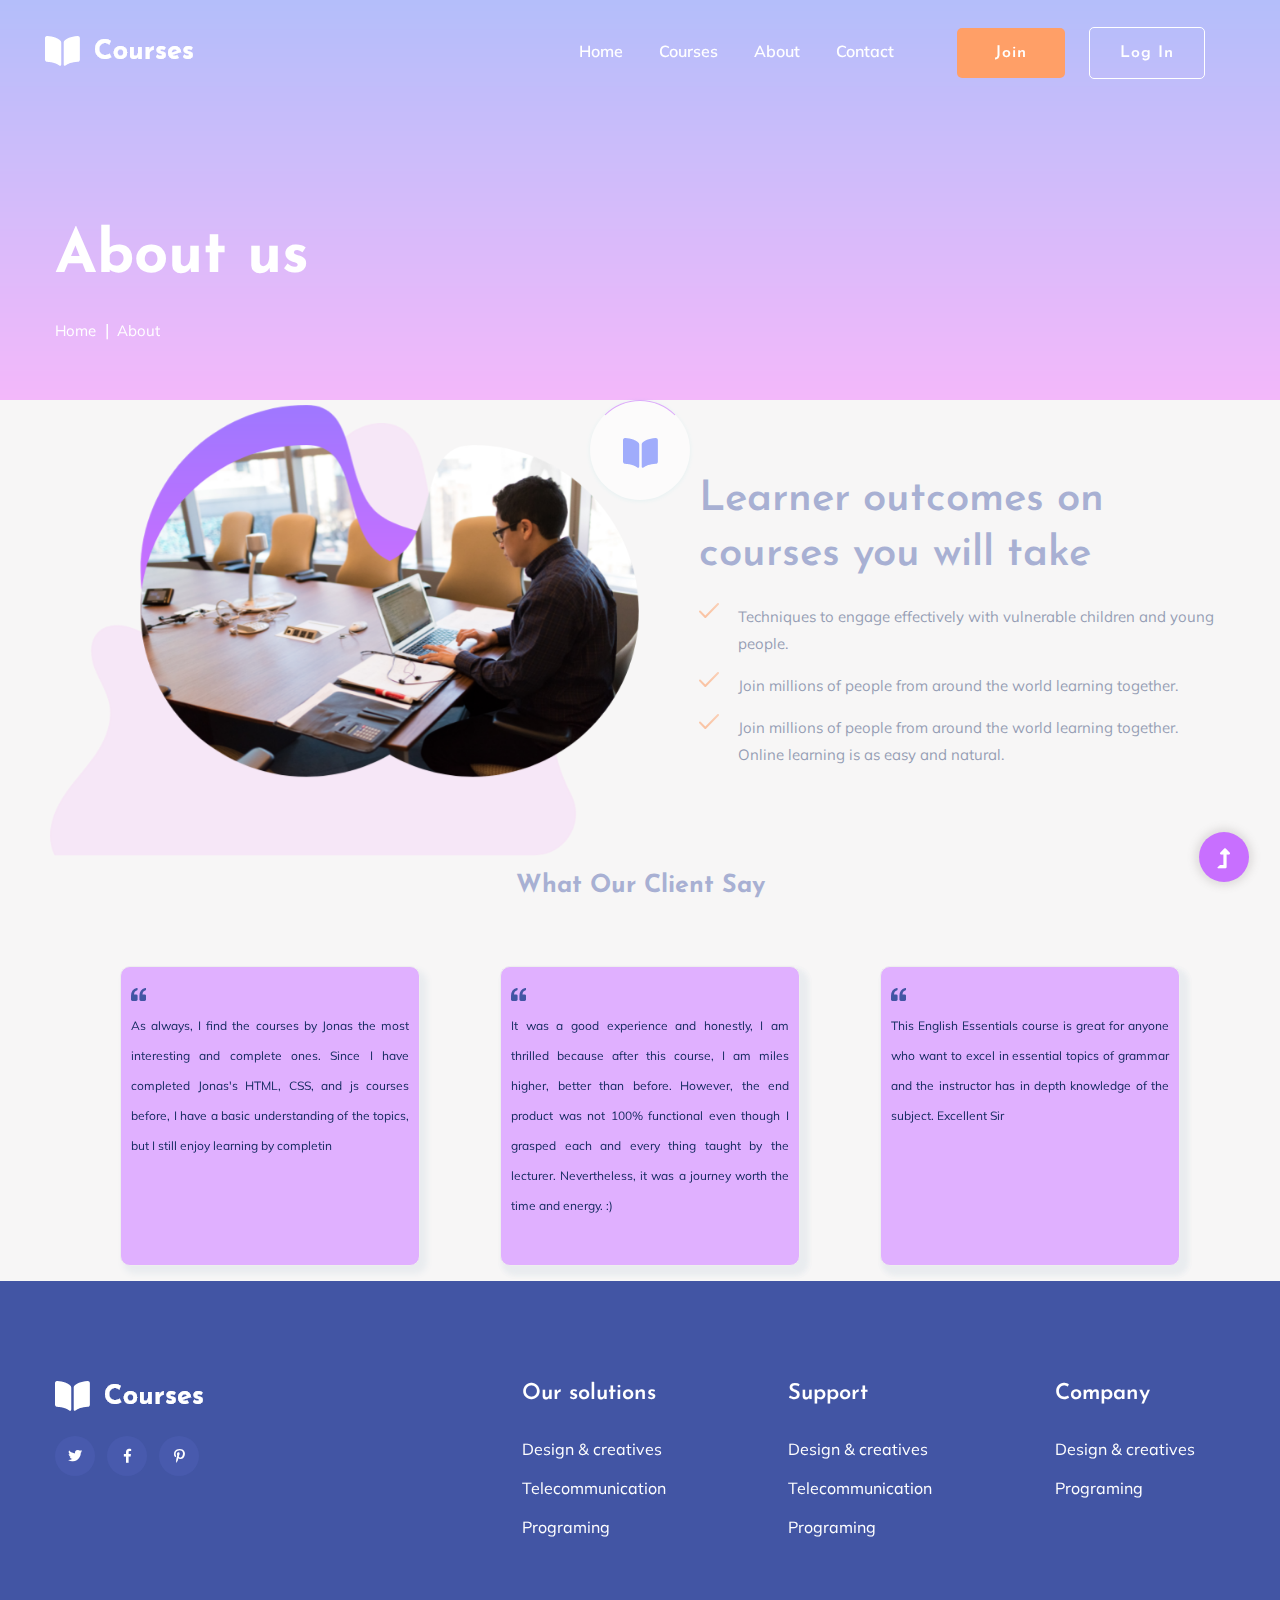
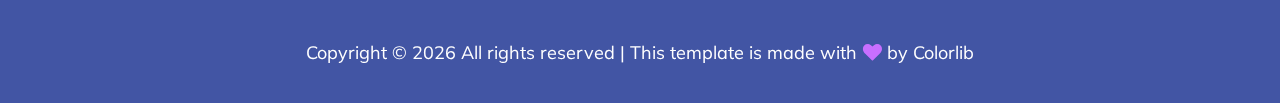
==== commit 58597d7c: "updates" ====
--- a/about.html
+++ b/about.html
@@ -238,12 +238,12 @@
                                     <div class="footer-logo mb-25">
                                         <a href="index.html"><img src="assets/img/logo/logo2_footer.png" alt=""></a>
                                     </div>
-                                    <div class="footer-tittle">
+                                    <!-- <div class="footer-tittle">
                                         <div class="footer-pera">
                                             <p>The automated process starts as soon as your clothes go into the machine.
                                             </p>
                                         </div>
-                                    </div>
+                                    </div> -->
                                     <!-- social -->
                                     <div class="footer-social">
                                         <a href="#"><i class="fab fa-twitter"></i></a>
@@ -256,13 +256,11 @@
                         <div class="col-xl-2 col-lg-3 col-md-4 col-sm-5">
                             <div class="single-footer-caption mb-50">
                                 <div class="footer-tittle">
-                                    <h4>Our solutions</h4>
+                                    <h4 class="bor-col">Our solutions</h4>
                                     <ul>
                                         <li><a href="#">Design & creatives</a></li>
                                         <li><a href="#">Telecommunication</a></li>
-                                        <li><a href="#">Restaurant</a></li>
                                         <li><a href="#">Programing</a></li>
-                                        <li><a href="#">Architecture</a></li>
                                     </ul>
                                 </div>
                             </div>
@@ -270,13 +268,11 @@
                         <div class="col-xl-2 col-lg-4 col-md-4 col-sm-6">
                             <div class="single-footer-caption mb-50">
                                 <div class="footer-tittle">
-                                    <h4>Support</h4>
+                                    <h4 class="bor-col">Support</h4>
                                     <ul>
                                         <li><a href="#">Design & creatives</a></li>
                                         <li><a href="#">Telecommunication</a></li>
-                                        <li><a href="#">Restaurant</a></li>
                                         <li><a href="#">Programing</a></li>
-                                        <li><a href="#">Architecture</a></li>
                                     </ul>
                                 </div>
                             </div>
@@ -284,18 +280,23 @@
                         <div class="col-xl-2 col-lg-3 col-md-4 col-sm-6">
                             <div class="single-footer-caption mb-50">
                                 <div class="footer-tittle">
-                                    <h4>Company</h4>
+                                    <h4 class="bor-col">Company</h4>
                                     <ul>
                                         <li><a href="#">Design & creatives</a></li>
-                                        <li><a href="#">Telecommunication</a></li>
-                                        <li><a href="#">Restaurant</a></li>
                                         <li><a href="#">Programing</a></li>
-                                        <li><a href="#">Architecture</a></li>
                                     </ul>
                                 </div>
                             </div>
                         </div>
                     </div>
+                </div>
+                <div class="language-box">
+                    <select name="language-box" id="">
+                        <option value="">English</option>
+                        <option value="">Arabic</option>
+                    </select>
+
+
                 </div>
             </div>
             <!-- footer-bottom area -->
@@ -305,7 +306,8 @@
                         <div class="row d-flex align-items-center">
                             <div class="col-xl-12 ">
                                 <div class="footer-copy-right text-center">
-                                    <p><!-- Link back to Colorlib can't be removed. Template is licensed under CC BY 3.0. -->
+                                    <p><!-- Link back to Colorlib can' t be removed. Template is licensed under CC BY
+                                        3.0. -->
                                         Copyright &copy;
                                         <script>document.write(new Date().getFullYear());</script> All rights reserved |
                                         This template is made with <i class="fa fa-heart" aria-hidden="true"></i> by <a
--- a/assets/css/style.css
+++ b/assets/css/style.css
@@ -1 +1,7380 @@
-@import url("https://fonts.googleapis.com/css2?family=Josefin+Sans:wght@300;400;500;600;700&family=Mulish:wght@400;500;600;700&display=swap");.white-bg{background:#ffffff}.gray-bg{background:#f5f5f5}.gray-bg{background:#f7f7fd}.white-bg{background:#fff}.black-bg{background:#16161a}.theme-bg{background:#C86FFF}.brand-bg{background:#f1f4fa}.testimonial-bg{background:#f9fafc}.white-color{color:#fff}.black-color{color:#16161a}.theme-color{color:#C86FFF}.boxed-btn{background:#fff;color:#C86FFF !important;display:inline-block;padding:18px 44px;font-family:"Josefin Sans",sans-serif;font-size:14px;font-weight:400;border:0;border:1px solid #C86FFF;letter-spacing:3px;text-align:center;color:#C86FFF;text-transform:uppercase;cursor:pointer}.boxed-btn:hover{background:#C86FFF;color:#fff !important;border:1px solid #C86FFF}.boxed-btn:focus{outline:none}.boxed-btn.large-width{width:220px}[data-overlay]{position:relative;background-size:cover;background-repeat:no-repeat;background-position:center center}[data-overlay]::before{position:absolute;left:0;top:0;right:0;bottom:0;content:""}[data-opacity="1"]::before{opacity:0.1}[data-opacity="2"]::before{opacity:0.2}[data-opacity="3"]::before{opacity:0.3}[data-opacity="4"]::before{opacity:0.4}[data-opacity="5"]::before{opacity:0.5}[data-opacity="6"]::before{opacity:0.6}[data-opacity="7"]::before{opacity:0.7}[data-opacity="8"]::before{opacity:0.8}[data-opacity="9"]::before{opacity:0.9}body{font-family:"Mulish",sans-serif;font-weight:normal;font-style:normal;font-size:16px}h1,h2,h3,h4,h5,h6{font-family:"Josefin Sans",sans-serif;color:#4255A4;margin-top:0px;font-style:normal;font-weight:400;text-transform:normal}p{font-family:"Mulish",sans-serif;color:#10285d;font-size:16px;line-height:30px;margin-bottom:15px;font-weight:normal}.bg-img-1{background-image:url(../img/slider/slider-img-1.jpg)}.bg-img-2{background-image:url(../img/background-img/bg-img-2.jpg)}.cta-bg-1{background-image:url(../img/background-img/bg-img-3.jpg)}.img{max-width:100%;-webkit-transition:.3s;-moz-transition:.3s;-o-transition:.3s;transition:.3s}.f-left{float:left}.f-right{float:right}.fix{overflow:hidden}.clear{clear:both}a,.button{-webkit-transition:.3s;-moz-transition:.3s;-o-transition:.3s;transition:.3s}a:focus,.button:focus{text-decoration:none;outline:none}a{color:#635c5c}a:hover{color:#fff}a:focus,a:hover,.portfolio-cat a:hover,.footer -menu li a:hover{text-decoration:none}a,button{color:#fff;outline:medium none}button:focus,input:focus,input:focus,textarea,textarea:focus{outline:0}.uppercase{text-transform:uppercase}input:focus::-moz-placeholder{opacity:0;-webkit-transition:.4s;-o-transition:.4s;transition:.4s}.capitalize{text-transform:capitalize}h1 a,h2 a,h3 a,h4 a,h5 a,h6 a{color:inherit}ul{margin:0px;padding:0px}li{list-style:none}hr{border-bottom:1px solid #eceff8;border-top:0 none;margin:30px 0;padding:0}.overlay1{position:relative;z-index:1}.overlay1::before{position:absolute;content:"";background-color:rgba(0,1,2,0.5);width:100%;height:100%;left:0;top:0;bottom:0;right:0;z-index:0;background-repeat:no-repeat;border-radius:10px 10px 0 0}.section-padding{padding-top:120px;padding-bottom:120px}.separator{border-top:1px solid #f2f2f2}.mb-90{margin-bottom:90px}@media (max-width: 767px){.mb-90{margin-bottom:30px}}@media (min-width: 768px) and (max-width: 991px){.mb-90{margin-bottom:45px}}.owl-carousel .owl-nav div{background:rgba(255,255,255,0.8) none repeat scroll 0 0;height:40px;left:20px;line-height:40px;font-size:22px;color:#646464;opacity:1;visibility:visible;position:absolute;text-align:center;top:50%;transform:translateY(-50%);transition:all 0.3s ease 0s;width:40px}.owl-carousel .owl-nav div.owl-next{left:auto;right:-30px}.owl-carousel .owl-nav div.owl-next i{position:relative;right:0;top:1px}.owl-carousel .owl-nav div.owl-prev i{position:relative;right:1px;top:0px}.owl-carousel:hover .owl-nav div{opacity:1;visibility:visible}.owl-carousel:hover .owl-nav div:hover{color:#fff;background:#ff3500}.btn{background:#FF9F67;font-family:"Josefin Sans",sans-serif;text-transform:capitalize;padding:25px 38px !important;color:#fff;cursor:pointer;display:inline-blockc !important;font-size:16px;font-weight:600;border-radius:5px;line-height:1;-moz-user-select:none;letter-spacing:1px;line-height:0;margin-bottom:0;cursor:pointer;transition:color 0.4s linear;position:relative;z-index:1;border:0;overflow:hidden;margin:0;display:inline-block !important}.btn::before{content:"";position:absolute;left:0;top:0;width:101%;height:101%;background:#AE59FF;z-index:1;border-radius:5px;transition:transform 0.5s;transition-timing-function:ease;transform-origin:0 0;transition-timing-function:cubic-bezier(0.5, 1.6, 0.4, 0.7);transform:scaleX(0);border-radius:0px}.btn:hover{background-position:right}.btn:hover::before{transform:scaleX(1);color:#fff !important;z-index:-1}.btn:hover.btn3{background-position:right;border:1px solid transparent}.btn.btn3{background:none;border:1px solid #fff;margin-left:20px;color:#fff;padding:25px 30px !important}.btn.btn3::before{border:1px solid transparent;background:transparent}.btn.btn3:hover::before{background:#FF9F67;border:1px solid transparent}@media only screen and (min-width: 768px) and (max-width: 991px){.btn.btn3{margin-left:0px !important}}@media only screen and (min-width: 576px) and (max-width: 767px){.btn.btn3{margin-left:0px !important}}@media (max-width: 575px){.btn.btn3{margin-left:0px !important}}.btn.focus,.btn:focus{outline:0;box-shadow:none}.about-btn{padding:19px 97px 19px 20px}.header-btn{padding:30px 57px}.hero-btn{padding:30px 29px}.white-btn{padding:30px 39px;background:#fff;color:#072366 !important}.white-btn::before{background:#C86FFF;color:#fff !important}.black-btn{padding:14px 35px;background:#000}.black-btn::before{background:#331391}.cal-btn i{color:#09cc7f !important;font-size:31px;font-weight:300;margin-right:10px}.cal-btn>p{color:#072366 !important;font-weight:700;font-size:16px;display:inline-block;margin:0 !important;position:relative;top:-7px}.submit-btn2{background:#FF9F67;width:100%;height:60px;padding:10px 20px;border:0;color:#fff;text-transform:capitalize;cursor:pointer;font-size:16px;border-radius:0px}.btn2{padding:15px 65px 20px 31px;text-transform:capitalize;border-radius:0px;cursor:pointer;color:#FF3514;display:inline-block;font-size:16px;box-shadow:0px 7px 21px 0px rgba(0,0,0,0.12);border:1px solid #FF3514;background:none}.border-btn{border:1px solid #FF9F67;color:#FF9F67;font-family:"Josefin Sans",sans-serif;background:none;border-radius:5px;text-transform:capitalize;padding:17px 42px;-moz-user-select:none;cursor:pointer;display:inline-block;font-size:16px;font-weight:500;letter-spacing:1px;margin-bottom:0;position:relative;transition:color 0.4s linear;position:relative;overflow:hidden;margin:0}.border-btn i{font-size:16px;margin-right:10px;color:#C86FFF;-webkit-transition:.3s;-moz-transition:.3s;-o-transition:.3s;transition:.3s}.border-btn::before{border:1px solid transparent;content:"";position:absolute;left:0;top:0;width:101%;height:101%;background:#FF9F67;z-index:-1;transition:transform 0.5s;transition-timing-function:ease;transform-origin:0 0;transition-timing-function:cubic-bezier(0.5, 1.6, 0.4, 0.7);transform:scaleY(0);border-radius:0}.border-btn:hover::before{transform:scaleY(1);border:1px solid transparent;color:#fff}.border-btn.border-btn2{width:100%;text-align:center;border:1px solid #E2E4FF;color:#4255A4}.border-btn.border-btn2:hover{color:#fff}.border-btn2{width:100%}.section-over1{position:relative;z-index:1}.section-over1::before{position:absolute;content:"";background-color:rgba(6,7,6,0.6);width:100%;height:100%;left:0;top:0;bottom:0;right:0;z-index:-1;background-repeat:no-repeat}.breadcrumb>.active{color:#888}#scrollUp,#back-top{background:#C86FFF;height:50px;width:50px;right:31px;bottom:18px;position:fixed;color:#fff;font-size:20px;text-align:center;border-radius:50%;line-height:48px;border:2px solid transparent;box-shadow:0 0 10px 3px rgba(108,98,98,0.2)}@media (max-width: 575px){#scrollUp,#back-top{right:16px}}#scrollUp a i,#back-top a i{display:block;line-height:50px}#scrollUp:hover{color:#fff}.all-btn{color:#C86FFF;text-decoration:underline;font-size:16px}.all-btn:hover{color:#C86FFF;text-decoration:underline;letter-spacing:1px}.sticky-bar{left:0;margin:auto;position:fixed;top:0;width:100%;-webkit-box-shadow:0 10px 15px rgba(25,25,25,0.1);box-shadow:0 10px 15px rgba(25,25,25,0.1);z-index:9999;-webkit-animation:300ms ease-in-out 0s normal none 1 running fadeInDown;animation:300ms ease-in-out 0s normal none 1 running fadeInDown;-webkit-box-shadow:0 10px 15px rgba(25,25,25,0.1);background:#fff}.mt-5{margin-top:5px}.mt-10{margin-top:10px}.mt-15{margin-top:15px}.mt-20{margin-top:20px}.mt-25{margin-top:25px}.mt-30{margin-top:30px}.mt-35{margin-top:35px}.mt-40{margin-top:40px}.mt-45{margin-top:45px}.mt-50{margin-top:50px}.mt-55{margin-top:55px}.mt-60{margin-top:60px}.mt-65{margin-top:65px}.mt-70{margin-top:70px}.mt-75{margin-top:75px}.mt-80{margin-top:80px}.mt-85{margin-top:85px}.mt-90{margin-top:90px}.mt-95{margin-top:95px}.mt-100{margin-top:100px}.mt-105{margin-top:105px}.mt-110{margin-top:110px}.mt-115{margin-top:115px}.mt-120{margin-top:120px}.mt-125{margin-top:125px}.mt-130{margin-top:130px}.mt-135{margin-top:135px}.mt-140{margin-top:140px}.mt-145{margin-top:145px}.mt-150{margin-top:150px}.mt-155{margin-top:155px}.mt-160{margin-top:160px}.mt-165{margin-top:165px}.mt-170{margin-top:170px}.mt-175{margin-top:175px}.mt-180{margin-top:180px}.mt-185{margin-top:185px}.mt-190{margin-top:190px}.mt-195{margin-top:195px}.mt-200{margin-top:200px}.mb-5{margin-bottom:5px}.mb-10{margin-bottom:10px}.mb-15{margin-bottom:15px}.mb-20{margin-bottom:20px}.mb-25{margin-bottom:25px}.mb-30{margin-bottom:30px}.mb-35{margin-bottom:35px}.mb-40{margin-bottom:40px}.mb-45{margin-bottom:45px}.mb-50{margin-bottom:50px}.mb-55{margin-bottom:55px}.mb-60{margin-bottom:60px}.mb-65{margin-bottom:65px}.mb-70{margin-bottom:70px}.mb-75{margin-bottom:75px}.mb-80{margin-bottom:80px}.mb-85{margin-bottom:85px}.mb-90{margin-bottom:90px}.mb-95{margin-bottom:95px}.mb-100{margin-bottom:100px}.mb-105{margin-bottom:105px}.mb-110{margin-bottom:110px}.mb-115{margin-bottom:115px}.mb-120{margin-bottom:120px}.mb-125{margin-bottom:125px}.mb-130{margin-bottom:130px}.mb-135{margin-bottom:135px}.mb-140{margin-bottom:140px}.mb-145{margin-bottom:145px}.mb-150{margin-bottom:150px}.mb-155{margin-bottom:155px}.mb-160{margin-bottom:160px}.mb-165{margin-bottom:165px}.mb-170{margin-bottom:170px}.mb-175{margin-bottom:175px}.mb-180{margin-bottom:180px}.mb-185{margin-bottom:185px}.mb-190{margin-bottom:190px}.mb-195{margin-bottom:195px}.mb-200{margin-bottom:200px}.ml-5{margin-left:5px}.ml-10{margin-left:10px}.ml-15{margin-left:15px}.ml-20{margin-left:20px}.ml-25{margin-left:25px}.ml-30{margin-left:30px}.ml-35{margin-left:35px}.ml-40{margin-left:40px}.ml-45{margin-left:45px}.ml-50{margin-left:50px}.ml-55{margin-left:55px}.ml-60{margin-left:60px}.ml-65{margin-left:65px}.ml-70{margin-left:70px}.ml-75{margin-left:75px}.ml-80{margin-left:80px}.ml-85{margin-left:85px}.ml-90{margin-left:90px}.ml-95{margin-left:95px}.ml-100{margin-left:100px}.ml-105{margin-left:105px}.ml-110{margin-left:110px}.ml-115{margin-left:115px}.ml-120{margin-left:120px}.ml-125{margin-left:125px}.ml-130{margin-left:130px}.ml-135{margin-left:135px}.ml-140{margin-left:140px}.ml-145{margin-left:145px}.ml-150{margin-left:150px}.ml-155{margin-left:155px}.ml-160{margin-left:160px}.ml-165{margin-left:165px}.ml-170{margin-left:170px}.ml-175{margin-left:175px}.ml-180{margin-left:180px}.ml-185{margin-left:185px}.ml-190{margin-left:190px}.ml-195{margin-left:195px}.ml-200{margin-left:200px}.mr-5{margin-right:5px}.mr-10{margin-right:10px}.mr-15{margin-right:15px}.mr-20{margin-right:20px}.mr-25{margin-right:25px}.mr-30{margin-right:30px}.mr-35{margin-right:35px}.mr-40{margin-right:40px}.mr-45{margin-right:45px}.mr-50{margin-right:50px}.mr-55{margin-right:55px}.mr-60{margin-right:60px}.mr-65{margin-right:65px}.mr-70{margin-right:70px}.mr-75{margin-right:75px}.mr-80{margin-right:80px}.mr-85{margin-right:85px}.mr-90{margin-right:90px}.mr-95{margin-right:95px}.mr-100{margin-right:100px}.mr-105{margin-right:105px}.mr-110{margin-right:110px}.mr-115{margin-right:115px}.mr-120{margin-right:120px}.mr-125{margin-right:125px}.mr-130{margin-right:130px}.mr-135{margin-right:135px}.mr-140{margin-right:140px}.mr-145{margin-right:145px}.mr-150{margin-right:150px}.mr-155{margin-right:155px}.mr-160{margin-right:160px}.mr-165{margin-right:165px}.mr-170{margin-right:170px}.mr-175{margin-right:175px}.mr-180{margin-right:180px}.mr-185{margin-right:185px}.mr-190{margin-right:190px}.mr-195{margin-right:195px}.mr-200{margin-right:200px}.pt-5{padding-top:5px}.pt-10{padding-top:10px}.pt-15{padding-top:15px}.pt-20{padding-top:20px}.pt-25{padding-top:25px}.pt-30{padding-top:30px}.pt-35{padding-top:35px}.pt-40{padding-top:40px}.pt-45{padding-top:45px}.pt-50{padding-top:50px}.pt-55{padding-top:55px}.pt-60{padding-top:60px}.pt-65{padding-top:65px}.pt-70{padding-top:70px}.pt-75{padding-top:75px}.pt-80{padding-top:80px}.pt-85{padding-top:85px}.pt-90{padding-top:90px}.pt-95{padding-top:95px}.pt-100{padding-top:100px}.pt-105{padding-top:105px}.pt-110{padding-top:110px}.pt-115{padding-top:115px}.pt-120{padding-top:120px}.pt-125{padding-top:125px}.pt-130{padding-top:130px}.pt-135{padding-top:135px}.pt-140{padding-top:140px}.pt-145{padding-top:145px}.pt-150{padding-top:150px}.pt-155{padding-top:155px}.pt-160{padding-top:160px}.pt-165{padding-top:165px}.pt-170{padding-top:170px}.pt-175{padding-top:175px}.pt-180{padding-top:180px}.pt-185{padding-top:185px}.pt-190{padding-top:190px}.pt-195{padding-top:195px}.pt-200{padding-top:200px}.pt-260{padding-top:260px}.pb-5{padding-bottom:5px}.pb-10{padding-bottom:10px}.pb-15{padding-bottom:15px}.pb-20{padding-bottom:20px}.pb-25{padding-bottom:25px}.pb-30{padding-bottom:30px}.pb-35{padding-bottom:35px}.pb-40{padding-bottom:40px}.pb-45{padding-bottom:45px}.pb-50{padding-bottom:50px}.pb-55{padding-bottom:55px}.pb-60{padding-bottom:60px}.pb-65{padding-bottom:65px}.pb-70{padding-bottom:70px}.pb-75{padding-bottom:75px}.pb-80{padding-bottom:80px}.pb-85{padding-bottom:85px}.pb-90{padding-bottom:90px}.pb-95{padding-bottom:95px}.pb-100{padding-bottom:100px}.pb-105{padding-bottom:105px}.pb-110{padding-bottom:110px}.pb-115{padding-bottom:115px}.pb-120{padding-bottom:120px}.pb-125{padding-bottom:125px}.pb-130{padding-bottom:130px}.pb-135{padding-bottom:135px}.pb-140{padding-bottom:140px}.pb-145{padding-bottom:145px}.pb-150{padding-bottom:150px}.pb-155{padding-bottom:155px}.pb-160{padding-bottom:160px}.pb-165{padding-bottom:165px}.pb-170{padding-bottom:170px}.pb-175{padding-bottom:175px}.pb-180{padding-bottom:180px}.pb-185{padding-bottom:185px}.pb-190{padding-bottom:190px}.pb-195{padding-bottom:195px}.pb-200{padding-bottom:200px}.pl-5{padding-left:5px}.pl-10{padding-left:10px}.pl-15{padding-left:15px}.pl-20{padding-left:20px}.pl-25{padding-left:25px}.pl-30{padding-left:30px}.pl-35{padding-left:35px}.pl-40{padding-left:40px}.pl-45{padding-left:45px}.pl-50{padding-left:50px}.pl-55{padding-left:55px}.pl-60{padding-left:60px}.pl-65{padding-left:65px}.pl-70{padding-left:70px}.pl-75{padding-left:75px}.pl-80{padding-left:80px}.pl-85{padding-left:85px}.pl-90{padding-left:90px}.pl-95{padding-left:95px}.pl-100{padding-left:100px}.pl-105{padding-left:105px}.pl-110{padding-left:110px}.pl-115{padding-left:115px}.pl-120{padding-left:120px}.pl-125{padding-left:125px}.pl-130{padding-left:130px}.pl-135{padding-left:135px}.pl-140{padding-left:140px}.pl-145{padding-left:145px}.pl-150{padding-left:150px}.pl-155{padding-left:155px}.pl-160{padding-left:160px}.pl-165{padding-left:165px}.pl-170{padding-left:170px}.pl-175{padding-left:175px}.pl-180{padding-left:180px}.pl-185{padding-left:185px}.pl-190{padding-left:190px}.pl-195{padding-left:195px}.pl-200{padding-left:200px}.pr-5{padding-right:5px}.pr-10{padding-right:10px}.pr-15{padding-right:15px}.pr-20{padding-right:20px}.pr-25{padding-right:25px}.pr-30{padding-right:30px}.pr-35{padding-right:35px}.pr-40{padding-right:40px}.pr-45{padding-right:45px}.pr-50{padding-right:50px}.pr-55{padding-right:55px}.pr-60{padding-right:60px}.pr-65{padding-right:65px}.pr-70{padding-right:70px}.pr-75{padding-right:75px}.pr-80{padding-right:80px}.pr-85{padding-right:85px}.pr-90{padding-right:90px}.pr-95{padding-right:95px}.pr-100{padding-right:100px}.pr-105{padding-right:105px}.pr-110{padding-right:110px}.pr-115{padding-right:115px}.pr-120{padding-right:120px}.pr-125{padding-right:125px}.pr-130{padding-right:130px}.pr-135{padding-right:135px}.pr-140{padding-right:140px}.pr-145{padding-right:145px}.pr-150{padding-right:150px}.pr-155{padding-right:155px}.pr-160{padding-right:160px}.pr-165{padding-right:165px}.pr-170{padding-right:170px}.pr-175{padding-right:175px}.pr-180{padding-right:180px}.pr-185{padding-right:185px}.pr-190{padding-right:190px}.pr-195{padding-right:195px}.pr-200{padding-right:200px}.bounce-animate{animation-name:float-bob;animation-duration:2s;animation-iteration-count:infinite;-moz-animation-name:float-bob;-moz-animation-duration:2s;-moz-animation-iteration-count:infinite;-moz-animation-timing-function:linear;-ms-animation-name:float-bob;-ms-animation-duration:2s;-ms-animation-iteration-count:infinite;-ms-animation-timing-function:linear;-o-animation-name:float-bob;-o-animation-duration:2s;-o-animation-iteration-count:infinite;-o-animation-timing-function:linear}@-webkit-keyframes float-bob{0%{-webkit-transform:translateY(-20px);transform:translateY(-20px)}50%{-webkit-transform:translateY(-10px);transform:translateY(-10px)}100%{-webkit-transform:translateY(-20px);transform:translateY(-20px)}}.heartbeat{animation:heartbeat 1s infinite alternate}@-webkit-keyframes heartbeat{to{-webkit-transform:scale(1.03);transform:scale(1.03)}}.rotateme{-webkit-animation-name:rotateme;animation-name:rotateme;-webkit-animation-duration:30s;animation-duration:30s;-webkit-animation-iteration-count:infinite;animation-iteration-count:infinite;-webkit-animation-timing-function:linear;animation-timing-function:linear}@keyframes rotateme{from{-webkit-transform:rotate(0deg);transform:rotate(0deg)}to{-webkit-transform:rotate(360deg);transform:rotate(360deg)}}@-webkit-keyframes rotateme{from{-webkit-transform:rotate(0deg)}to{-webkit-transform:rotate(360deg)}}.preloader{background-color:#f7f7f7;width:100%;height:100%;position:fixed;top:0;left:0;right:0;bottom:0;z-index:999999;-webkit-transition:.6s;-o-transition:.6s;transition:.6s;margin:0 auto}.preloader .preloader-circle{width:100px;height:100px;position:relative;border-style:solid;border-width:1px;border-top-color:#C86FFF;border-bottom-color:transparent;border-left-color:transparent;border-right-color:transparent;z-index:10;border-radius:50%;-webkit-box-shadow:0 1px 5px 0 rgba(35,181,185,0.15);box-shadow:0 1px 5px 0 rgba(35,181,185,0.15);background-color:#fff;-webkit-animation:zoom 2000ms infinite ease;animation:zoom 2000ms infinite ease;-webkit-transition:.6s;-o-transition:.6s;transition:.6s}.preloader .preloader-circle2{border-top-color:#0078ff}.preloader .preloader-img{position:absolute;top:50%;z-index:200;left:0;right:0;margin:0 auto;text-align:center;display:inline-block;-webkit-transform:translateY(-50%);-ms-transform:translateY(-50%);transform:translateY(-50%);padding-top:6px;-webkit-transition:.6s;-o-transition:.6s;transition:.6s}.preloader .preloader-img img{max-width:55px}.preloader .pere-text strong{font-weight:800;color:#dca73a;text-transform:uppercase}@-webkit-keyframes zoom{0%{-webkit-transform:rotate(0deg);transform:rotate(0deg);-webkit-transition:.6s;-o-transition:.6s;transition:.6s}100%{-webkit-transform:rotate(360deg);transform:rotate(360deg);-webkit-transition:.6s;-o-transition:.6s;transition:.6s}}@keyframes zoom{0%{-webkit-transform:rotate(0deg);transform:rotate(0deg);-webkit-transition:.6s;-o-transition:.6s;transition:.6s}100%{-webkit-transform:rotate(360deg);transform:rotate(360deg);-webkit-transition:.6s;-o-transition:.6s;transition:.6s}}.slick-initialized .slick-slide{outline:0}.section-padding2{padding-top:200px;padding-bottom:200px}@media only screen and (min-width: 1200px) and (max-width: 1600px){.section-padding2{padding-top:200px;padding-bottom:200px}}@media only screen and (min-width: 992px) and (max-width: 1199px){.section-padding2{padding-top:200px;padding-bottom:200px}}@media only screen and (min-width: 768px) and (max-width: 991px){.section-padding2{padding-top:100px;padding-bottom:100px}}@media only screen and (min-width: 576px) and (max-width: 767px){.section-padding2{padding-top:70px;padding-bottom:70px}}@media (max-width: 575px){.section-padding2{padding-top:70px;padding-bottom:70px}}.pb-bottom{padding-bottom:100px}@media only screen and (min-width: 768px) and (max-width: 991px){.pb-bottom{padding-bottom:50px}}@media only screen and (min-width: 576px) and (max-width: 767px){.pb-bottom{padding-bottom:10px}}@media (max-width: 575px){.pb-bottom{padding-bottom:10px}}.pb-top{padding-top:100px}@media only screen and (min-width: 768px) and (max-width: 991px){.pb-top{padding-top:70px}}@media only screen and (min-width: 576px) and (max-width: 767px){.pb-top{padding-top:70px}}@media (max-width: 575px){.pb-top{padding-top:70px}}.w-padding2{padding:51px 33px;box-shadow:0 20px 40px rgba(29,37,71,0.04)}@media (max-width: 575px){.w-padding2{padding:31px 13px}}.testimonial-padding{padding-top:190px;padding-bottom:170px}@media only screen and (min-width: 992px) and (max-width: 1199px){.testimonial-padding{padding-top:190px;padding-bottom:170px}}@media only screen and (min-width: 768px) and (max-width: 991px){.testimonial-padding{padding-top:70px;padding-bottom:60px}}@media only screen and (min-width: 576px) and (max-width: 767px){.testimonial-padding{padding-top:60px;padding-bottom:40px}}@media (max-width: 575px){.testimonial-padding{padding-top:60px;padding-bottom:40px}}.w-padding{padding-top:100px;padding-bottom:95px}@media only screen and (min-width: 576px) and (max-width: 767px){.w-padding{padding-top:70px;padding-bottom:70px}}@media (max-width: 575px){.w-padding{padding-top:70px;padding-bottom:70px}}.section-padding30{padding-top:195px;padding-bottom:180px}@media only screen and (min-width: 992px) and (max-width: 1199px){.section-padding30{padding-top:150px;padding-bottom:140px}}@media only screen and (min-width: 768px) and (max-width: 991px){.section-padding30{padding-top:100px;padding-bottom:70px}}@media only screen and (min-width: 576px) and (max-width: 767px){.section-padding30{padding-top:65px;padding-bottom:70px}}@media (max-width: 575px){.section-padding30{padding-top:65px;padding-bottom:70px}}.section-padding40{padding-top:100px;padding-bottom:100px}@media only screen and (min-width: 768px) and (max-width: 991px){.section-padding40{padding-top:70px;padding-bottom:70px}}@media only screen and (min-width: 576px) and (max-width: 767px){.section-padding40{padding-top:60px;padding-bottom:60px}}@media (max-width: 575px){.section-padding40{padding-top:60px;padding-bottom:60px}}.pb-padding{padding-bottom:100px}@media only screen and (min-width: 768px) and (max-width: 991px){.pb-padding{padding-bottom:100px}}@media only screen and (min-width: 576px) and (max-width: 767px){.pb-padding{padding-bottom:60px}}@media (max-width: 575px){.pb-padding{padding-bottom:60px}}.pt-padding{padding-top:140px}@media only screen and (min-width: 768px) and (max-width: 991px){.pt-padding{padding-top:140px}}@media only screen and (min-width: 576px) and (max-width: 767px){.pt-padding{padding-top:70px}}@media (max-width: 575px){.pt-padding{padding-top:70px}}.services-padding{padding-top:145px;padding-bottom:170px}@media only screen and (min-width: 992px) and (max-width: 1199px){.services-padding{padding-top:145px;padding-bottom:170px}}@media only screen and (min-width: 768px) and (max-width: 991px){.services-padding{padding-top:100px;padding-bottom:70px}}@media only screen and (min-width: 576px) and (max-width: 767px){.services-padding{padding-top:65px;padding-bottom:70px}}@media (max-width: 575px){.services-padding{padding-top:65px;padding-bottom:70px}}.section-paddingt30{padding-top:195px;padding-bottom:90px}@media only screen and (min-width: 992px) and (max-width: 1199px){.section-paddingt30{padding-top:150px;padding-bottom:90px}}@media only screen and (min-width: 768px) and (max-width: 991px){.section-paddingt30{padding-top:100px;padding-bottom:40px}}@media only screen and (min-width: 576px) and (max-width: 767px){.section-paddingt30{padding-top:65px;padding-bottom:10px}}@media (max-width: 575px){.section-paddingt30{padding-top:65px;padding-bottom:10px}}.section-padding3{padding-top:150px;padding-bottom:0}@media only screen and (min-width: 992px) and (max-width: 1199px){.section-padding3{padding-top:150px;padding-bottom:0}}@media only screen and (min-width: 768px) and (max-width: 991px){.section-padding3{padding-top:60px;padding-bottom:0}}@media only screen and (min-width: 576px) and (max-width: 767px){.section-padding3{padding-top:60px;padding-bottom:0}}@media (max-width: 575px){.section-padding3{padding-top:60px;padding-bottom:0}}.footer-padding{padding-top:100px;padding-bottom:13px}@media only screen and (min-width: 576px) and (max-width: 767px){.footer-padding{padding-top:70px;padding-bottom:0}}@media (max-width: 575px){.footer-padding{padding-top:70px;padding-bottom:0}}@media (max-width: 575px){.section-tittle{margin-bottom:50px}}@media only screen and (min-width: 576px) and (max-width: 767px){.section-tittle{margin-bottom:50px}}.section-tittle h2{font-size:42px;display:block;font-weight:600;line-height:1.3;margin-bottom:21px}@media only screen and (min-width: 992px) and (max-width: 1199px){.section-tittle h2{font-size:41px}}@media only screen and (min-width: 576px) and (max-width: 767px){.section-tittle h2{font-size:31px}}@media (max-width: 575px){.section-tittle h2{font-size:27px}}@media (max-width: 575px){.small-section-tittle{margin-bottom:50px;text-align:left !important}}@media only screen and (min-width: 576px) and (max-width: 767px){.small-section-tittle{margin-bottom:50px}}.small-section-tittle span{font-size:18px;font-weight:700;margin-bottom:22px;color:#C86FFF;text-transform:capitalize;display:inline-block;letter-spacing:0.05em}@media (max-width: 575px){.small-section-tittle span{font-size:14px;padding-left:0px;text-align:left}}.small-section-tittle h4{color:#28395a;font-size:18px;font-weight:600;line-height:1.2;margin-bottom:20px}.section-bg{background-size:cover;background-repeat:no-repeat;background-position:center center;background-attachment:fixed}.section-bg2{background-size:cover;background-repeat:no-repeat;background-position:center center}.border-bottom{border-bottom:1px solid #ECEBF0}.white-bg{background:#ffffff}.gray-bg{background:#f5f5f5}.gray-bg{background:#f7f7fd}.white-bg{background:#fff}.black-bg{background:#16161a}.theme-bg{background:#C86FFF}.brand-bg{background:#f1f4fa}.testimonial-bg{background:#f9fafc}.white-color{color:#fff}.black-color{color:#16161a}.theme-color{color:#C86FFF}@media only screen and (min-width: 768px) and (max-width: 991px){.header-area{box-shadow:0 10px 15px rgba(25,25,25,0.1)}}@media only screen and (min-width: 576px) and (max-width: 767px){.header-area{box-shadow:0 10px 15px rgba(25,25,25,0.1)}}@media (max-width: 575px){.header-area{box-shadow:0 10px 15px rgba(25,25,25,0.1)}}.header-area .header-top{padding:9px 130px;border-bottom:1px solid #f0f1f2}@media only screen and (min-width: 1200px) and (max-width: 1600px){.header-area .header-top{padding:9px 30px}}@media only screen and (min-width: 992px) and (max-width: 1199px){.header-area .header-top{padding:9px 15px}}@media only screen and (min-width: 768px) and (max-width: 991px){.header-area .header-top{padding:9px 50px}}@media only screen and (min-width: 576px) and (max-width: 767px){.header-area .header-top{padding:9px 20px}}@media (max-width: 575px){.header-area .header-top{padding:9px 0px}}.header-area .header-bottom{padding:0px 130px}@media only screen and (min-width: 1200px) and (max-width: 1600px){.header-area .header-bottom{padding:0px 30px}}@media only screen and (min-width: 992px) and (max-width: 1199px){.header-area .header-bottom{padding:0px 15px}}@media only screen and (min-width: 768px) and (max-width: 991px){.header-area .header-bottom{padding:15px 50px}}@media only screen and (min-width: 576px) and (max-width: 767px){.header-area .header-bottom{padding:15px 20px}}@media (max-width: 575px){.header-area .header-bottom{padding:15px 20px}}@media only screen and (min-width: 768px) and (max-width: 991px){.header-area .header-bottom.header-sticky.sticky-bar .header-right-btn{display:none !important}}@media only screen and (min-width: 576px) and (max-width: 767px){.header-area .header-bottom.header-sticky.sticky-bar .header-right-btn{display:none !important}}@media (max-width: 575px){.header-area .header-bottom.header-sticky.sticky-bar .header-right-btn{display:none !important}}.main-header{position:relative;z-index:3}@media only screen and (min-width: 1200px) and (max-width: 1600px){.main-header .main-menu{margin-right:30px}}.main-header .main-menu ul li{display:inline-block;position:relative;z-index:1;margin:0 27px}@media only screen and (min-width: 1200px) and (max-width: 1600px){.main-header .main-menu ul li{margin:0 14px}}@media only screen and (min-width: 992px) and (max-width: 1199px){.main-header .main-menu ul li{margin:0 8px}}.main-header .main-menu ul li a{color:#fff;font-weight:600;padding:39px 2px;display:block;font-size:16px;-webkit-transition:.3s;-moz-transition:.3s;-o-transition:.3s;transition:.3s;text-transform:capitalize}.main-header .main-menu ul li:hover>a{color:#fff}.main-header .main-menu ul ul.submenu{position:absolute;width:170px;background:#fff;left:0;top:90%;visibility:hidden;opacity:0;box-shadow:0 0 10px 3px rgba(0,0,0,0.05);padding:17px 0;-webkit-transition:.3s;-moz-transition:.3s;-o-transition:.3s;transition:.3s}.main-header .main-menu ul ul.submenu>li{margin-left:7px;display:block}.main-header .main-menu ul ul.submenu>li>a{padding:6px 10px !important;font-size:16px;color:#367FFF}.main-header .main-menu ul ul.submenu>li>a:hover{color:#C86FFF;background:none;padding-left:13px !important}.button-header.margin-left{margin-left:43px !important}@media only screen and (min-width: 768px) and (max-width: 991px){.button-header.margin-left{margin-left:0px !important;margin-bottom:8px !important}}@media only screen and (min-width: 576px) and (max-width: 767px){.button-header.margin-left{margin-left:0px !important;margin-bottom:8px !important}}@media (max-width: 575px){.button-header.margin-left{margin-left:0px !important;margin-bottom:8px !important}}.button-header{margin:0 !important}.main-header ul>li:hover>ul.submenu{visibility:visible;opacity:1;top:100%}@media only screen and (min-width: 768px) and (max-width: 991px){.header-right-btn{position:absolute;bottom:-82px;right:11px}}@media only screen and (min-width: 576px) and (max-width: 767px){.header-right-btn{position:absolute;bottom:-82px;right:11px}}@media (max-width: 575px){.header-right-btn{position:absolute;bottom:-82px;right:11px;margin:0}}.header-transparent{position:absolute;top:0;right:0;left:0;z-index:9}.header-sticky.sticky-bar.sticky .main-menu ul li a{padding:20px 20px !important}@media only screen and (min-width: 768px) and (max-width: 991px){.header-sticky.sticky-bar.sticky{padding:15px 0px}}@media only screen and (min-width: 576px) and (max-width: 767px){.header-sticky.sticky-bar.sticky{padding:15px 0px}}@media (max-width: 575px){.header-sticky.sticky-bar.sticky{padding:15px 0px}}.mobile_menu{position:absolute;right:0px;width:100%;z-index:99}.mobile_menu .slicknav_menu{background:transparent;margin-top:0px !important}.mobile_menu .slicknav_menu .slicknav_btn{top:-27px}.mobile_menu .slicknav_menu .slicknav_btn .slicknav_icon-bar{background-color:#fff !important}.mobile_menu .slicknav_menu .slicknav_nav{margin-top:9px !important;background:#C86FFF}.mobile_menu .slicknav_menu .slicknav_nav a:hover{background:transparent;color:#C86FFF}.mobile_menu .slicknav_menu .slicknav_nav a{font-size:15px;padding:7px 10px}.mobile_menu .slicknav_menu .slicknav_nav .slicknav_item a{padding:0 !important}.slider-height{min-height:854px;background-repeat:no-repeat;background-position:center center;background-size:cover}@media only screen and (min-width: 992px) and (max-width: 1199px){.slider-height{min-height:700px}}@media only screen and (min-width: 768px) and (max-width: 991px){.slider-height{min-height:650px}}@media only screen and (min-width: 576px) and (max-width: 767px){.slider-height{min-height:650px}}@media (max-width: 575px){.slider-height{min-height:600px}}.slider-height2{min-height:400px;background-repeat:no-repeat;background-position:center center;background-size:cover}@media only screen and (min-width: 576px) and (max-width: 767px){.slider-height2{min-height:320px}}@media (max-width: 575px){.slider-height2{min-height:320px}}.slider-height3{min-height:588px;background-repeat:no-repeat;background-position:center center;background-size:cover}@media only screen and (min-width: 992px) and (max-width: 1199px){.slider-height3{min-height:400px}}@media only screen and (min-width: 768px) and (max-width: 991px){.slider-height3{min-height:500px}}@media only screen and (min-width: 576px) and (max-width: 767px){.slider-height3{min-height:308px}}@media (max-width: 575px){.slider-height3{min-height:308px}}.slider-area,.slider-area2{background-image:url(../img/hero/h1_hero.png);background-size:cover;background-repeat:no-repeat;background-position:center center}.slider-area.slider-area2,.slider-area2.slider-area2{background-image:url(../img/hero/hero2.png)}.slider-area .hero__caption,.slider-area2 .hero__caption{overflow:hidden}.slider-area .hero__caption span,.slider-area2 .hero__caption span{color:#31ff7a;font-size:60px;line-height:1.2;font-weight:400;margin-bottom:30px;display:block}@media (max-width: 575px){.slider-area .hero__caption span,.slider-area2 .hero__caption span{margin-bottom:30px;font-size:56px}}.slider-area .hero__caption h1,.slider-area2 .hero__caption h1{font-size:60px;font-weight:700;color:#fff;line-height:1.3;margin-bottom:22px}@media only screen and (min-width: 992px) and (max-width: 1199px){.slider-area .hero__caption h1,.slider-area2 .hero__caption h1{font-size:60px;line-height:1.2}}@media only screen and (min-width: 768px) and (max-width: 991px){.slider-area .hero__caption h1,.slider-area2 .hero__caption h1{font-size:50px;line-height:1.2}}@media only screen and (min-width: 576px) and (max-width: 767px){.slider-area .hero__caption h1,.slider-area2 .hero__caption h1{font-size:38px;line-height:1.2;margin-bottom:20px}}@media (max-width: 575px){.slider-area .hero__caption h1,.slider-area2 .hero__caption h1{font-size:28px;line-height:1.2;margin-bottom:20px}}.slider-area .hero__caption p,.slider-area2 .hero__caption p{color:#fff;font-size:18px;margin-bottom:34px}@media (max-width: 575px){.slider-area .hero__caption p,.slider-area2 .hero__caption p{font-size:16px;padding:0 0px}}.slider-area .hero__caption.hero__caption2,.slider-area2 .hero__caption.hero__caption2{padding-top:218px}@media (max-width: 575px){.slider-area .hero__caption.hero__caption2,.slider-area2 .hero__caption.hero__caption2{padding-top:184px}}@media only screen and (min-width: 576px) and (max-width: 767px){.slider-area .hero__caption.hero__caption2,.slider-area2 .hero__caption.hero__caption2{padding-top:184px}}.project-screen{margin-top:-500px}@media only screen and (min-width: 992px) and (max-width: 1199px){.project-screen{margin-top:-416px}}@media only screen and (min-width: 768px) and (max-width: 991px){.project-screen{margin-top:-361px}}@media only screen and (min-width: 576px) and (max-width: 767px){.project-screen{margin-top:-331px}}@media (max-width: 575px){.project-screen{margin-top:-140px}}.hero-overly{position:relative;z-index:1}.hero-overly::before{position:absolute;content:"";background-color:rgba(0,1,2,0.4);width:100%;height:100%;left:0;top:0;bottom:0;right:0;z-index:0;background-repeat:no-repeat}.hero-overly2{position:relative;z-index:1}.hero-overly2::before{position:absolute;content:"";background-color:rgba(0,0,50,0.7);width:100%;height:100%;left:0;top:0;bottom:0;right:0;z-index:0;background-repeat:no-repeat}.header-transparent{position:absolute;top:0;right:0;left:0;z-index:9}.about-area1 .support-wrapper{display:flex;justify-content:space-between;flex-wrap:wrap}@media only screen and (min-width: 992px) and (max-width: 1199px){.about-area1 .support-wrapper{display:block}}.about-area1 .support-wrapper .left-content1{width:49%;padding-left:366px}@media only screen and (min-width: 1200px) and (max-width: 1600px){.about-area1 .support-wrapper .left-content1{width:45%;padding-left:100px}}@media only screen and (min-width: 1601px) and (max-width: 1800px){.about-area1 .support-wrapper .left-content1{width:42%;padding-left:120px}}@media only screen and (min-width: 1200px) and (max-width: 1440px){.about-area1 .support-wrapper .left-content1{padding-left:30px;width:48%}}@media only screen and (min-width: 1200px) and (max-width: 1300px){.about-area1 .support-wrapper .left-content1{padding-left:100px;width:49%}}@media only screen and (min-width: 992px) and (max-width: 1199px){.about-area1 .support-wrapper .left-content1{width:67%;padding-left:120px}}@media only screen and (min-width: 768px) and (max-width: 991px){.about-area1 .support-wrapper .left-content1{width:82%;padding-left:30px;padding-left:50px}}@media only screen and (min-width: 576px) and (max-width: 767px){.about-area1 .support-wrapper .left-content1{width:100%;padding-left:30px}}@media (max-width: 575px){.about-area1 .support-wrapper .left-content1{width:100%;padding-left:30px}}.about-area1 .support-wrapper .left-content1 .about-icon{width:80px;height:80px;border-radius:50px;display:inline-block;position:relative;margin-bottom:31px;line-height:80px;text-align:center;box-shadow:0px 15px 25px rgba(66,85,164,0.08)}.about-area1 .support-wrapper .left-content1 .single-features{display:flex}.about-area1 .support-wrapper .left-content1 .single-features .features-icon{position:relative;top:8px}.about-area1 .support-wrapper .left-content1 .single-features .features-icon img{display:block}.about-area1 .support-wrapper .left-content1 .single-features .features-caption{padding-left:19px}.about-area1 .support-wrapper .left-content1 .single-features .features-caption h3{font-size:25px;line-height:1.2;margin-bottom:16px;font-weight:400}.about-area1 .support-wrapper .left-content1 .single-features .features-caption p{font-size:16px;line-height:1.8;color:#4255A4}.about-area1 .support-wrapper .right-content1{width:40%;margin-right:100px;position:relative}@media only screen and (min-width: 1200px) and (max-width: 1600px){.about-area1 .support-wrapper .right-content1{width:46%;margin-right:50px}}@media only screen and (min-width: 992px) and (max-width: 1199px){.about-area1 .support-wrapper .right-content1{width:78%;margin-left:119px;padding-top:50px}}@media only screen and (min-width: 768px) and (max-width: 991px){.about-area1 .support-wrapper .right-content1{width:80%;padding-top:50px;margin-right:50px;padding-left:50px}}@media only screen and (min-width: 768px) and (max-width: 991px){.about-area1 .support-wrapper .right-content1{width:100%;padding-top:50px;margin-right:30px}}@media only screen and (min-width: 576px) and (max-width: 767px){.about-area1 .support-wrapper .right-content1{width:100%;padding-top:50px;padding-left:30px;margin-right:30px}}@media (max-width: 575px){.about-area1 .support-wrapper .right-content1{width:100%;padding-top:50px;padding-left:20px;margin-right:20px}}.about-area1 .support-wrapper .right-content1 .right-img img{width:100%}.about-area2 .support-wrapper{display:flex;justify-content:start;flex-wrap:wrap}@media only screen and (min-width: 992px) and (max-width: 1199px){.about-area2 .support-wrapper{display:block}}.about-area2 .support-wrapper .left-content2{width:28%;padding-left:60px}@media only screen and (min-width: 1200px) and (max-width: 1440px){.about-area2 .support-wrapper .left-content2{width:46%;padding-left:60px}}@media (min-width: 1401px) and (max-width: 1600px){.about-area2 .support-wrapper .left-content2{width:35%;padding-left:60px}}@media only screen and (min-width: 1601px) and (max-width: 1800px){.about-area2 .support-wrapper .left-content2{width:40%;padding-left:60px}}@media only screen and (min-width: 992px) and (max-width: 1199px){.about-area2 .support-wrapper .left-content2{width:60%;padding-left:60px;padding-right:60px;padding-top:50px}}@media only screen and (min-width: 768px) and (max-width: 991px){.about-area2 .support-wrapper .left-content2{width:82%;padding-left:50px;padding-right:60px;padding-top:50px}}@media only screen and (min-width: 576px) and (max-width: 767px){.about-area2 .support-wrapper .left-content2{width:100%;padding-left:30px;padding-right:60px;padding-top:50px}}@media (max-width: 575px){.about-area2 .support-wrapper .left-content2{width:100%;padding-left:30px;padding-right:60px;padding-top:50px}}.about-area2 .support-wrapper .right-content2{width:40%;margin-left:100px;position:relative}@media only screen and (min-width: 1200px) and (max-width: 1600px){.about-area2 .support-wrapper .right-content2{width:46%;margin-left:50px}}@media only screen and (min-width: 992px) and (max-width: 1199px){.about-area2 .support-wrapper .right-content2{width:78%;margin-left:119px;padding-top:50px}}@media only screen and (min-width: 768px) and (max-width: 991px){.about-area2 .support-wrapper .right-content2{width:80%;padding-top:50px;margin-left:50px;margin-right:50px}}@media only screen and (min-width: 768px) and (max-width: 991px){.about-area2 .support-wrapper .right-content2{width:100%;padding-top:50px;margin-left:30px;margin-right:30px}}@media only screen and (min-width: 576px) and (max-width: 767px){.about-area2 .support-wrapper .right-content2{width:100%;padding-top:50px;margin-left:30px;margin-right:30px}}@media (max-width: 575px){.about-area2 .support-wrapper .right-content2{width:100%;padding-top:50px;margin-left:20px;margin-right:20px}}.about-area2 .support-wrapper .right-content2 .right-img img{width:100%}.about-area2 .support-wrapper{display:flex;justify-content:start;flex-wrap:wrap}@media only screen and (min-width: 992px) and (max-width: 1199px){.about-area2 .support-wrapper{display:block}}.about-area2 .support-wrapper .left-content2{width:28%;padding-left:60px}@media only screen and (min-width: 1200px) and (max-width: 1440px){.about-area2 .support-wrapper .left-content2{width:46%;padding-left:60px}}@media (min-width: 1401px) and (max-width: 1600px){.about-area2 .support-wrapper .left-content2{width:35%;padding-left:60px}}@media only screen and (min-width: 1601px) and (max-width: 1800px){.about-area2 .support-wrapper .left-content2{width:40%;padding-left:60px}}@media only screen and (min-width: 992px) and (max-width: 1199px){.about-area2 .support-wrapper .left-content2{width:60%;padding-left:60px;padding-right:60px;padding-top:50px}}@media only screen and (min-width: 768px) and (max-width: 991px){.about-area2 .support-wrapper .left-content2{width:82%;padding-left:50px;padding-right:60px;padding-top:50px}}@media only screen and (min-width: 576px) and (max-width: 767px){.about-area2 .support-wrapper .left-content2{width:100%;padding-left:30px;padding-right:60px;padding-top:50px}}@media (max-width: 575px){.about-area2 .support-wrapper .left-content2{width:100%;padding-left:30px;padding-right:60px;padding-top:50px}}.about-area2 .support-wrapper .right-content2{width:40%;margin-left:100px;position:relative}@media only screen and (min-width: 1200px) and (max-width: 1600px){.about-area2 .support-wrapper .right-content2{width:46%;margin-left:50px}}@media only screen and (min-width: 992px) and (max-width: 1199px){.about-area2 .support-wrapper .right-content2{width:78%;margin-left:119px;padding-top:50px}}@media only screen and (min-width: 768px) and (max-width: 991px){.about-area2 .support-wrapper .right-content2{width:80%;padding-top:50px;margin-left:50px;margin-right:50px}}@media only screen and (min-width: 768px) and (max-width: 991px){.about-area2 .support-wrapper .right-content2{width:100%;padding-top:50px;margin-left:30px;margin-right:30px}}@media only screen and (min-width: 576px) and (max-width: 767px){.about-area2 .support-wrapper .right-content2{width:100%;padding-top:50px;margin-left:30px;margin-right:30px}}@media (max-width: 575px){.about-area2 .support-wrapper .right-content2{width:100%;padding-top:50px;margin-left:20px;margin-right:20px}}.about-area2 .support-wrapper .right-content2 .right-img img{width:100%}.about-area3 .support-wrapper{display:flex;justify-content:start;flex-wrap:wrap}.about-area3 .support-wrapper .left-content3{width:28%;padding-left:60px}@media only screen and (min-width: 1200px) and (max-width: 1440px){.about-area3 .support-wrapper .left-content3{width:46%;padding-left:60px}}@media (min-width: 1401px) and (max-width: 1600px){.about-area3 .support-wrapper .left-content3{width:35%;padding-left:60px}}@media only screen and (min-width: 1601px) and (max-width: 1800px){.about-area3 .support-wrapper .left-content3{width:40%;padding-left:60px}}@media only screen and (min-width: 992px) and (max-width: 1199px){.about-area3 .support-wrapper .left-content3{width:57%;padding-left:60px;padding-right:60px;padding-top:0}}@media only screen and (min-width: 768px) and (max-width: 991px){.about-area3 .support-wrapper .left-content3{width:82%;padding-left:50px;padding-right:60px;padding-top:50px}}@media only screen and (min-width: 576px) and (max-width: 767px){.about-area3 .support-wrapper .left-content3{width:100%;padding-left:30px;padding-right:60px;padding-top:50px}}@media (max-width: 575px){.about-area3 .support-wrapper .left-content3{width:100%;padding-left:30px;padding-right:60px;padding-top:50px}}.about-area3 .support-wrapper .right-content3{width:40%;margin-left:100px;position:relative}@media only screen and (min-width: 1200px) and (max-width: 1600px){.about-area3 .support-wrapper .right-content3{width:46%;margin-left:50px}}@media only screen and (min-width: 992px) and (max-width: 1199px){.about-area3 .support-wrapper .right-content3{width:41%;margin-left:19px;padding-top:0px}}@media only screen and (min-width: 768px) and (max-width: 991px){.about-area3 .support-wrapper .right-content3{width:80%;padding-top:50px;margin-left:50px;margin-right:50px}}@media only screen and (min-width: 768px) and (max-width: 991px){.about-area3 .support-wrapper .right-content3{width:100%;padding-top:50px;margin-left:30px;margin-right:30px}}@media only screen and (min-width: 576px) and (max-width: 767px){.about-area3 .support-wrapper .right-content3{width:100%;padding-top:50px;margin-left:30px;margin-right:30px}}@media (max-width: 575px){.about-area3 .support-wrapper .right-content3{width:100%;padding-top:50px;margin-left:20px;margin-right:20px}}.about-area3 .support-wrapper .right-content3 .right-img img{width:100%}.video-icon{position:absolute;right:0;top:50%;transform:translateY(-50%);left:0;margin:0 auto;text-align:center}.video-icon a{background:#FF9F67;color:#ffff;width:60px;height:60px;display:inline-block;text-align:center;line-height:60px;border-radius:50%}.video-icon a::after{position:absolute;content:"";border-radius:50%;left:-39px;top:-38px;right:0;z-index:0;background:#0000}@media only screen and (min-width: 576px) and (max-width: 767px){.video-icon a::after{border:50px solid rgba(241,65,5,0.1);left:-19px;top:-19px;right:0}}@media (max-width: 575px){.video-icon a::after{border:50px solid rgba(241,65,5,0.1);left:-19px;top:-19px;right:0}}@media only screen and (min-width: 576px) and (max-width: 767px){.video-icon a{width:60px;height:60px;line-height:60px}}@media (max-width: 575px){.video-icon a{width:60px;height:60px;line-height:60px}}.video-icon a i{font-size:20px;font-size:20px;line-height:1;position:relative;right:-2px;top:2px}.video-icon a.btn-icon{position:relative}.video-icon a.btn-icon::before{content:'';display:inline-block;position:absolute;top:-2px;left:-2px;bottom:-2px;right:-2px;border-radius:inherit;border:1px solid #FFF;-webkit-animation:btnIconRipple 2s cubic-bezier(0.23, 1, 0.32, 1) both infinite;animation:btnIconRipple 2s cubic-bezier(0.23, 1, 0.32, 1) both infinite}@-webkit-keyframes btnIconRipple{0%{border-width:4px;-webkit-transform:scale(1);transform:scale(1)}50%{border-width:1px;-webkit-transform:scale(1.5);transform:scale(1.5)}80%{border-width:1px;-webkit-transform:scale(1.9);transform:scale(1.9)}100%{opacity:0}}.team-area .single-cat{margin:0 15px;-webkit-transition:.4s;-moz-transition:.4s;-o-transition:.4s;transition:.4s;z-index:1}.team-area .single-cat .cat-icon img{margin:0 auto;margin-bottom:30px}.team-area .single-cat .cat-cap span{color:#6785FF;font-size:46px;font-weight:600;margin-bottom:10px;display:block}.team-area .single-cat .cat-cap h5>a{font-size:24px;font-weight:600;margin-bottom:14px;display:block;-webkit-transition:.2s;-moz-transition:.2s;-o-transition:.2s;transition:.2s;text-transform:capitalize;color:#4255A4}@media only screen and (min-width: 576px) and (max-width: 767px){.team-area .single-cat .cat-cap h5>a{font-size:21px}}@media (max-width: 575px){.team-area .single-cat .cat-cap h5>a{font-size:23px}}.team-area .single-cat .cat-cap p{color:#57667e;font-size:16px;-webkit-transition:.2s;-moz-transition:.2s;-o-transition:.2s;transition:.2s;margin:0}@media only screen and (min-width: 576px) and (max-width: 767px){.team-area .single-cat .cat-cap p{font-size:15px}}.team-area .single-cat .cat-cap a{color:#1c165c;font-size:16px;font-weight:600;-webkit-transition:.2s;-moz-transition:.2s;-o-transition:.2s;transition:.2s}.team-area .single-cat:hover .cat-cap h5{color:#000}.team-active button.slick-arrow{position:absolute;border:0;padding:0;z-index:2;cursor:pointer;top:50%;transform:translateY(-50%);left:auto;background:none}.team-active button.slick-arrow i{font-size:20px;color:#C86FFF;-webkit-transition:.2s;-moz-transition:.2s;-o-transition:.2s;transition:.2s}.team-active button.slick-arrow i:hover{color:#4255A4}.team-active button.slick-prev{left:-58px}.team-active button.slick-prev i{color:#ddd}.team-active button.slick-next{right:-58px}.team-active button.slick-next i{color:#ddd}.courses-area .properties{margin:0 15px}.courses-area .properties.properties2{margin-bottom:30px}.courses-area .properties__card{box-shadow:0px 6px 6px 0px rgba(2,25,65,0.08);border-radius:10px;-webkit-transition:.4s;-moz-transition:.4s;-o-transition:.4s;transition:.4s}.courses-area .properties__card:hover{box-shadow:0px 8px 8px 0px rgba(2,25,65,0.08)}.courses-area .properties__img img{width:100%;border-radius:10px 10px 0 0;position:relative}.courses-area .properties__caption{padding:29px 20px 20px 20px}.courses-area .properties__caption h3{font-size:20px;font-weight:500;margin-bottom:6px}@media only screen and (min-width: 992px) and (max-width: 1199px){.courses-area .properties__caption h3{font-size:16px}}.courses-area .properties__caption h3 a{text-decoration:underline transparent}.courses-area .properties__caption h3 a:hover{text-decoration:underline;color:#4255A4}.courses-area .properties__caption P{color:#6E7697}.courses-area .properties__caption P span{color:#C86FFF;font-size:16px}@media only screen and (min-width: 768px) and (max-width: 991px){.courses-area .properties__caption P span{font-size:12px}}.courses-area .properties__footer{margin-bottom:22px;-webkit-transition:.4s;-moz-transition:.4s;-o-transition:.4s;transition:.4s}@media (max-width: 575px){.courses-area .properties__footer{padding:19px 10px 20px 12px}}.courses-area .properties__footer .restaurant-name p{display:inline-block;color:#6E7697}.courses-area .properties__footer .restaurant-name p span{color:#FF7B2E;font-size:12px}.courses-area .properties__footer .price span{cursor:pointer;font-weight:700;color:#4255A4;font-size:23px}.courses-area .properties:hover .border-btn2{color:#fff;background:#FF9F67;-webkit-transition:.4s;-moz-transition:.4s;-o-transition:.4s;transition:.4s}.rating i{font-size:14px;color:#FF7B2E}.courses-actives button.slick-arrow{position:absolute;border:0;padding:0;z-index:2;cursor:pointer;top:50%;transform:translateY(-50%);left:auto;background:none}.courses-actives button.slick-arrow i{font-size:20px;color:#C86FFF;-webkit-transition:.2s;-moz-transition:.2s;-o-transition:.2s;transition:.2s}.courses-actives button.slick-arrow i:hover{color:#4255A4}.courses-actives button.slick-prev{left:-58px}.courses-actives button.slick-prev i{color:#ddd}.courses-actives button.slick-next{right:-58px}.courses-actives button.slick-next i{color:#ddd}.single-features{display:flex}.single-features .features-icon img{display:block}.single-features .features-caption{padding-left:19px}.single-features .features-caption h3{font-size:25px;line-height:1.2;margin-bottom:16px;font-weight:400}.single-features .features-caption p{font-size:15px;line-height:1.8}.topic-area .single-topic{position:relative}.topic-area .single-topic::before{position:absolute;top:0;left:0;right:0;height:100%;width:100%;content:"";background-color:rgba(66,85,164,0.7);opacity:0;z-index:1;-webkit-transition:.4s;-moz-transition:.4s;-o-transition:.4s;transition:.4s;border-radius:12px}.topic-area .single-topic:hover::before{opacity:1;visibility:visible}.topic-area .single-topic .topic-img{border-radius:12px}.topic-area .single-topic .topic-img img{width:100%}.topic-area .single-topic .topic-content-box{position:absolute;top:50%;left:0;right:0;margin:0 auto;transform:translateY(-50%);height:100%;width:100%;transition:.4s;z-index:2}.topic-area .single-topic .topic-content-box .topic-content{position:absolute;top:53%;transform:translateY(-47%);left:0;right:0;text-align:center}.topic-area .single-topic .topic-content-box .topic-content h3 a{color:#ffffff;font-weight:700;font-size:20px;margin-bottom:0px;text-transform:uppercase;text-decoration:underline #fff transparent;-webkit-transition:.4s;-moz-transition:.4s;-o-transition:.4s;transition:.4s}.topic-area .single-topic .topic-content-box .topic-content h3 a:hover{text-decoration:underline}.topic-area .single-topic .topic-content-box .topic-content p{font-size:16px;color:#ffff;padding:0 82px;line-height:1.6}@media (max-width: 575px){.topic-area .single-topic .topic-content-box .topic-content p{padding:0 18px}}.services-area{margin-top:-100px}.services-area.services-area2{margin-top:0}.services-area .single-services{display:flex;box-shadow:0px 25px 60px rgba(66,85,164,0.06);padding:29px 24px;border-radius:20px;background:#fff}@media only screen and (min-width: 992px) and (max-width: 1199px){.services-area .single-services{padding:18px 14px}}@media (max-width: 575px){.services-area .single-services{padding:18px 14px}}.services-area .single-services .features-icon{position:relative;top:8px}.services-area .single-services .features-icon img{display:block}.services-area .single-services .features-caption{padding-left:19px}.services-area .single-services .features-caption h3{font-size:20px;line-height:1.2;margin-bottom:10px;font-weight:700}.services-area .single-services .features-caption p{font-size:17px;line-height:1.5;color:#4255A4;margin-bottom:0}@media only screen and (min-width: 992px) and (max-width: 1199px){.services-area .single-services .features-caption p{font-size:15px}}@media (max-width: 575px){.services-area .single-services .features-caption p{font-size:15px}}.footer-area .footer-pera p{color:#fff;padding-right:52px;font-size:16px;margin-bottom:50px;line-height:1.8}@media only screen and (min-width: 768px) and (max-width: 991px){.footer-area .footer-pera p{padding-right:0px}}.footer-area .footer-pera.footer-pera2 p{padding:0}.footer-area .footer-tittle h4{color:#fff;font-size:22px;margin-bottom:29px;font-weight:600}.footer-area .footer-tittle ul li{margin-bottom:15px}.footer-area .footer-tittle ul li a{color:#fff;font-weight:400;font-size:16px;text-decoration:underline transparent;-webkit-transition:.2s;-moz-transition:.2s;-o-transition:.2s;transition:.2s}.footer-area .footer-tittle ul li a:hover{color:#fff;text-decoration:underline}.footer-area .footer-tittle p{color:#fff}.footer-area .footer-form{margin-top:40px}.footer-area .footer-form form{position:relative}.footer-area .footer-form form input{width:100%;height:43px;padding:10px 20px;border:1px solid #fff;border-radius:30px}.footer-area .footer-form form .form-icon button{position:absolute;top:0;right:0;background:none;border:0;cursor:pointer;padding:13px 22px;line-height:1;border-radius:0 3px 3px 0}.footer-area .info.error{color:#C86FFF}.footer-bottom-area .footer-border{padding:33px 0px 20px}.footer-bottom-area .footer-copy-right p{color:#fff;font-weight:400;font-size:18px;line-height:2;margin-bottom:12px}.footer-bottom-area .footer-copy-right p i{color:#C86FFF}.footer-social a{background:rgba(128,136,255,0.1);color:#fff;width:40px;height:40px;border-radius:50%;font-size:14px;line-height:40px;display:inline-block;text-align:center;margin-right:8px}.footer-social a:hover{color:#fff;background:#C86FFF}.footer-social a i{display:inline-block}.footer-bg{background:#4255A4}.login-body{margin:0;padding:0;width:100%;height:100vh}.login-form{position:absolute;top:50%;left:50%;width:480px;padding:90px 45px 60px 45px;transform:translate(-50%, -50%);background:rgba(0,0,0,0.4);box-shadow:0 15px 20px rgba(0,0,0,0.2);border-radius:5px}@media (max-width: 575px){.login-form{width:282px;padding:90px 15px 15px 15px}}.login-form .logo-login img{width:99px;height:95px;position:absolute;top:-57px;left:0;right:0;margin:0 auto;border:15px solid rgba(255,255,255,0.1);box-shadow:0 15px 20px rgba(0,0,0,0.7);border-radius:50%}.login-form h2{color:#fff;font-size:30px;margin:0;text-align:center;font-weight:600;margin-bottom:40px}.login-form .form-input{position:relative;margin:20px 0}.login-form .form-input label{font-size:18px;font-weight:600;color:#fff}.login-form .form-input input{outline:none;height:40px;padding:10px;box-sizing:border-box;width:100%;border:1px solid rgba(0,0,0,0.5);background:transparent;font-size:18px;border:none;color:#fff;border-bottom:1px solid #fff}.login-form .form-input input::placeholder{color:#fff}.login-form .form-input input[type="submit"]{background:#fff;color:#000;border:none;cursor:pointer;text-transform:capitalize;line-height:1;font-size:18px;font-weight:700;border-radius:20px;transition:.4s}.login-form .form-input input[type="submit"]:hover{background:#000;background:#fff}.login-form .forget{display:block;margin-top:30px;color:#fff;font-weight:600;text-decoration:underline;margin-bottom:5px}.login-form .forget:hover{color:#fff}.login-form .registration{display:block;color:#fff;font-weight:600;text-decoration:underline;margin-bottom:5px}.login-form .registration:hover{color:#fff}.home-blog-area{background:#f8fcff}.home-blog-area .home-blog-single{-webkit-transition:.4s;-moz-transition:.4s;-o-transition:.4s;transition:.4s}.home-blog-area .home-blog-single .blog-img-cap .blog-img{overflow:hidden;position:relative}.home-blog-area .home-blog-single .blog-img-cap .blog-img img{width:100%;-webkit-transform:scale 1;-ms-transform:scale 1;transform:scale 1;transition:all 0.3s ease-out 0s}.home-blog-area .home-blog-single .blog-img-cap .blog-img .blog-date{background:#09cc7f;padding:15px 34px;display:inline-block;position:absolute;bottom:0;left:0;-webkit-transition:.4s;-moz-transition:.4s;-o-transition:.4s;transition:.4s}@media only screen and (min-width: 768px) and (max-width: 991px){.home-blog-area .home-blog-single .blog-img-cap .blog-img .blog-date{padding:8px 20px}}@media only screen and (min-width: 576px) and (max-width: 767px){.home-blog-area .home-blog-single .blog-img-cap .blog-img .blog-date{padding:8px 20px}}@media (max-width: 575px){.home-blog-area .home-blog-single .blog-img-cap .blog-img .blog-date{padding:8px 20px}}.home-blog-area .home-blog-single .blog-img-cap .blog-img .blog-date span{color:#fff;font-size:25px;font-weight:600;line-height:1;margin:0}@media only screen and (min-width: 768px) and (max-width: 991px){.home-blog-area .home-blog-single .blog-img-cap .blog-img .blog-date span{font-size:22px}}@media only screen and (min-width: 576px) and (max-width: 767px){.home-blog-area .home-blog-single .blog-img-cap .blog-img .blog-date span{font-size:22px}}@media (max-width: 575px){.home-blog-area .home-blog-single .blog-img-cap .blog-img .blog-date span{font-size:22px}}.home-blog-area .home-blog-single .blog-img-cap .blog-img .blog-date p{color:#fff;margin:0}.home-blog-area .home-blog-single .blog-img-cap .blog-cap{background:#fff;padding:37px 129px 37px 50px;border:1px solid #f7f7f7;border-top:0;-webkit-transition:.4s;-moz-transition:.4s;-o-transition:.4s;transition:.4s}@media only screen and (min-width: 992px) and (max-width: 1199px){.home-blog-area .home-blog-single .blog-img-cap .blog-cap{padding:37px 23px 37px 45px}}@media only screen and (min-width: 576px) and (max-width: 767px){.home-blog-area .home-blog-single .blog-img-cap .blog-cap{padding:19px 8px 17px 18px}}@media only screen and (min-width: 768px) and (max-width: 991px){.home-blog-area .home-blog-single .blog-img-cap .blog-cap{padding:19px 8px 17px 18px}}@media (max-width: 575px){.home-blog-area .home-blog-single .blog-img-cap .blog-cap{padding:19px 8px 17px 18px}}.home-blog-area .home-blog-single .blog-img-cap .blog-cap p{color:#707b8e}.home-blog-area .home-blog-single .blog-img-cap .blog-cap h3 a{color:#191d34;font-size:24px;font-weight:700;line-height:1.4;margin-bottom:19px;display:block;text-transform:capitalize}.home-blog-area .home-blog-single .blog-img-cap .blog-cap h3 a:hover{color:#C86FFF}@media only screen and (min-width: 768px) and (max-width: 991px){.home-blog-area .home-blog-single .blog-img-cap .blog-cap h3 a{font-size:19px}}@media only screen and (min-width: 576px) and (max-width: 767px){.home-blog-area .home-blog-single .blog-img-cap .blog-cap h3 a{font-size:19px}}@media (max-width: 575px){.home-blog-area .home-blog-single .blog-img-cap .blog-cap h3 a{font-size:19px}}.home-blog-area .home-blog-single .blog-img-cap .blog-cap .more-btn{color:#3a3a3a;text-transform:uppercase;font-size:14px;font-family:"Josefin Sans",sans-serif;color:#3a3a3a}.home-blog-area .home-blog-single .blog-img-cap .blog-cap .more-btn:hover{color:#014b85}.home-blog-single:hover .blog-img-cap .blog-img .blog-date{background:#C86FFF}.home-blog-single:hover .blog-img-cap .blog-img img{-webkit-transform:scale(1.04);-ms-transform:scale(1.04);transform:scale(1.04)}.home-blog-single:hover .blog-img-cap .blog-cap{border-top:0}.latest-blog-area .area-heading{margin-bottom:70px}.blog_area a{color:"Josefin Sans",sans-serif !important;text-decoration:none;transition:.4s}.blog_area a:hover,.blog_area a :hover{background:-webkit-linear-gradient(131deg, #C86FFF 0%, #C86FFF 99%);-webkit-background-clip:text;-webkit-text-fill-color:transparent;text-decoration:none;transition:.4s}.single-blog{overflow:hidden;margin-bottom:30px}.single-blog:hover{box-shadow:0px 10px 20px 0px rgba(42,34,123,0.1)}.single-blog .thumb{overflow:hidden;position:relative}.single-blog .thumb:after{content:'';position:absolute;left:0;top:0;width:100%;height:100%;background:#000;opacity:0;-webkit-transition:.3s;-moz-transition:.3s;-o-transition:.3s;transition:.3s}.single-blog h4{border-bottom:1px solid #dfdfdf;padding-bottom:34px;margin-bottom:25px}.single-blog a{font-size:20px;font-weight:600}.single-blog .date{color:#666666;text-align:left;display:inline-block;font-size:13px;font-weight:300}.single-blog .tag{text-align:left;display:inline-block;float:left;font-size:13px;font-weight:300;margin-right:22px;position:relative}.single-blog .tag:after{content:'';position:absolute;width:1px;height:10px;background:#acacac;right:-12px;top:7px}@media (max-width: 1199px){.single-blog .tag{margin-right:8px}.single-blog .tag:after{display:none}}.single-blog .likes{margin-right:16px}@media (max-width: 800px){.single-blog{margin-bottom:30px}}.single-blog .single-blog-content{padding:30px}.single-blog .single-blog-content .meta-bottom p{font-size:13px;font-weight:300}.single-blog .single-blog-content .meta-bottom i{color:#fdcb9e;font-size:13px;margin-right:7px}@media (max-width: 1199px){.single-blog .single-blog-content{padding:15px}}.single-blog:hover .thumb:after{opacity:.7;-webkit-transition:.3s;-moz-transition:.3s;-o-transition:.3s;transition:.3s}@media (max-width: 1199px){.single-blog h4{transition:all 300ms linear 0s;border-bottom:1px solid #dfdfdf;padding-bottom:14px;margin-bottom:12px}.single-blog h4 a{font-size:18px}}.full_image.single-blog{position:relative}.full_image.single-blog .single-blog-content{position:absolute;left:35px;bottom:0;opacity:0;visibility:hidden;-webkit-transition:.3s;-moz-transition:.3s;-o-transition:.3s;transition:.3s}@media (min-width: 992px){.full_image.single-blog .single-blog-content{bottom:100px}}.full_image.single-blog h4{-webkit-transition:.3s;-moz-transition:.3s;-o-transition:.3s;transition:.3s;border-bottom:none;padding-bottom:5px}.full_image.single-blog a{font-size:20px;font-weight:600}.full_image.single-blog .date{color:#fff}.full_image.single-blog:hover .single-blog-content{opacity:1;visibility:visible;-webkit-transition:.3s;-moz-transition:.3s;-o-transition:.3s;transition:.3s}.l_blog_item .l_blog_text .date{margin-top:24px;margin-bottom:15px}.l_blog_item .l_blog_text .date a{font-size:12px}.l_blog_item .l_blog_text h4{font-size:18px;border-bottom:1px solid #eeeeee;margin-bottom:0px;padding-bottom:20px;-webkit-transition:.3s;-moz-transition:.3s;-o-transition:.3s;transition:.3s}.l_blog_item .l_blog_text p{margin-bottom:0px;padding-top:20px}.causes_slider .owl-dots{text-align:center;margin-top:80px}.causes_slider .owl-dots .owl-dot{height:14px;width:14px;background:#eeeeee;display:inline-block;margin-right:7px}.causes_slider .owl-dots .owl-dot:last-child{margin-right:0px}.causes_item{background:#fff}.causes_item .causes_img{position:relative}.causes_item .causes_img .c_parcent{position:absolute;bottom:0px;width:100%;left:0px;height:3px;background:rgba(255,255,255,0.5)}.causes_item .causes_img .c_parcent span{width:70%;height:3px;position:absolute;left:0px;bottom:0px}.causes_item .causes_img .c_parcent span:before{content:"75%";position:absolute;right:-10px;bottom:0px;color:#fff;padding:0px 5px}.causes_item .causes_text{padding:30px 35px 40px 30px}.causes_item .causes_text h4{font-size:18px;font-weight:600;margin-bottom:15px;cursor:pointer}.causes_item .causes_text p{font-size:14px;line-height:24px;font-weight:300;margin-bottom:0px}.causes_item .causes_bottom a{width:50%;border:1px solid;text-align:center;float:left;line-height:50px;color:#fff;font-size:14px;font-weight:500}.causes_item .causes_bottom a+a{border-color:#eeeeee;background:#fff;font-size:14px}.latest_blog_area{background:#f9f9ff}.single-recent-blog-post{margin-bottom:30px}.single-recent-blog-post .thumb{overflow:hidden}.single-recent-blog-post .thumb img{transition:all 0.7s linear}.single-recent-blog-post .details{padding-top:30px}.single-recent-blog-post .details .sec_h4{line-height:24px;padding:10px 0px 13px;transition:all 0.3s linear}.single-recent-blog-post .date{font-size:14px;line-height:24px;font-weight:400}.single-recent-blog-post:hover img{transform:scale(1.23) rotate(10deg)}.tags .tag_btn{font-size:12px;font-weight:500;line-height:20px;border:1px solid #eeeeee;display:inline-block;padding:1px 18px;text-align:center}.tags .tag_btn+.tag_btn{margin-left:2px}.blog_categorie_area{padding-top:30px;padding-bottom:30px}@media (min-width: 900px){.blog_categorie_area{padding-top:80px;padding-bottom:80px}}@media (min-width: 1100px){.blog_categorie_area{padding-top:120px;padding-bottom:120px}}.categories_post{position:relative;text-align:center;cursor:pointer}.categories_post img{max-width:100%}.categories_post .categories_details{position:absolute;top:20px;left:20px;right:20px;bottom:20px;background:rgba(34,34,34,0.75);color:#fff;transition:all 0.3s linear;display:flex;align-items:center;justify-content:center}.categories_post .categories_details h5{margin-bottom:0px;font-size:18px;line-height:26px;text-transform:uppercase;color:#fff;position:relative}.categories_post .categories_details p{font-weight:300;font-size:14px;line-height:26px;margin-bottom:0px}.categories_post .categories_details .border_line{margin:10px 0px;background:#fff;width:100%;height:1px}.categories_post:hover .categories_details{background:rgba(222,99,32,0.85)}.blog_item{margin-bottom:50px}.blog_details{padding:30px 0 20px 10px;box-shadow:0px 10px 20px 0px rgba(221,221,221,0.3)}@media (min-width: 768px){.blog_details{padding:60px 30px 35px 35px}}.blog_details p{margin-bottom:30px}.blog_details a{color:#080808}.blog_details a:hover{color:#FF9F67}.blog_details h2{font-size:18px;font-weight:600;margin-bottom:8px}@media (min-width: 768px){.blog_details h2{font-size:24px;margin-bottom:15px}}.blog-info-link li{float:left;font-size:14px}.blog-info-link li a{color:#999999}.blog-info-link li i,.blog-info-link li span{font-size:13px;margin-right:5px}.blog-info-link li::after{content:"|";padding-left:10px;padding-right:10px}.blog-info-link li:last-child::after{display:none}.blog-info-link::after{content:"";display:block;clear:both;display:table}.blog_item_img{position:relative}.blog_item_img .blog_item_date{position:absolute;bottom:-10px;left:10px;display:block;color:#fff;background-color:#C86FFF;padding:8px 15px;border-radius:5px}@media (min-width: 768px){.blog_item_img .blog_item_date{bottom:-20px;left:40px;padding:13px 30px}}.blog_item_img .blog_item_date h3{font-size:22px;font-weight:600;color:#fff;margin-bottom:0;line-height:1.2}@media (min-width: 768px){.blog_item_img .blog_item_date h3{font-size:30px}}.blog_item_img .blog_item_date p{font-size:18px;margin-bottom:0;color:#fff}@media (min-width: 768px){.blog_item_img .blog_item_date p{font-size:18px}}.blog_right_sidebar .widget_title{font-size:20px;margin-bottom:40px}.blog_right_sidebar .widget_title::after{content:"";display:block;padding-top:15px;border-bottom:1px solid #f0e9ff}.blog_right_sidebar .single_sidebar_widget{background:#fbf9ff;padding:30px;margin-bottom:30px}.blog_right_sidebar .single_sidebar_widget .btn_1{margin-top:0px}.blog_right_sidebar .search_widget .form-control{height:50px;border-color:#f0e9ff;font-size:13px;color:#999999;padding-left:20px;border-radius:0;border-right:0}.blog_right_sidebar .search_widget .form-control::placeholder{color:#999999}.blog_right_sidebar .search_widget .form-control:focus{border-color:#f0e9ff;outline:0;box-shadow:none}.blog_right_sidebar .search_widget .input-group button{background:#C86FFF;border-left:0;border:1px solid #f0e9ff;padding:4px 15px;border-left:0;cursor:pointer}.blog_right_sidebar .search_widget .input-group button i{color:#fff}.blog_right_sidebar .search_widget .input-group button span{font-size:14px;color:#999999}.blog_right_sidebar .newsletter_widget .form-control{height:50px;border-color:#f0e9ff;font-size:13px;color:#999999;padding-left:20px;border-radius:0}.blog_right_sidebar .newsletter_widget .form-control::placeholder{color:#999999}.blog_right_sidebar .newsletter_widget .form-control:focus{border-color:#f0e9ff;outline:0;box-shadow:none}.blog_right_sidebar .newsletter_widget .input-group button{background:#fff;border-left:0;border:1px solid #f0e9ff;padding:4px 15px;border-left:0}.blog_right_sidebar .newsletter_widget .input-group button i,.blog_right_sidebar .newsletter_widget .input-group button span{font-size:14px;color:#fff}.blog_right_sidebar .post_category_widget .cat-list li{border-bottom:1px solid #f0e9ff;transition:all 0.3s ease 0s;padding-bottom:12px}.blog_right_sidebar .post_category_widget .cat-list li:last-child{border-bottom:0}.blog_right_sidebar .post_category_widget .cat-list li a{font-size:14px;line-height:20px;color:#888888}.blog_right_sidebar .post_category_widget .cat-list li a p{margin-bottom:0px}.blog_right_sidebar .post_category_widget .cat-list li+li{padding-top:15px}.blog_right_sidebar .popular_post_widget .post_item .media-body{justify-content:center;align-self:center;padding-left:20px}.blog_right_sidebar .popular_post_widget .post_item .media-body h3{font-size:16px;line-height:20px;margin-bottom:6px;transition:all 0.3s linear}.blog_right_sidebar .popular_post_widget .post_item .media-body a:hover{color:#fff}.blog_right_sidebar .popular_post_widget .post_item .media-body p{font-size:14px;line-height:21px;margin-bottom:0px}.blog_right_sidebar .popular_post_widget .post_item+.post_item{margin-top:20px}.blog_right_sidebar .tag_cloud_widget ul li{display:inline-block}.blog_right_sidebar .tag_cloud_widget ul li a{display:inline-block;border:1px solid #eeeeee;background:#fff;padding:4px 20px;margin-bottom:8px;margin-right:3px;transition:all 0.3s ease 0s;color:#888888;font-size:13px}.blog_right_sidebar .tag_cloud_widget ul li a:hover{background:#C86FFF;color:#fff !important;-webkit-text-fill-color:#fff;text-decoration:none;-webkit-transition:0.5s;transition:0.5s}.blog_right_sidebar .instagram_feeds .instagram_row{display:flex;margin-right:-6px;margin-left:-6px}.blog_right_sidebar .instagram_feeds .instagram_row li{width:33.33%;float:left;padding-right:6px;padding-left:6px;margin-bottom:15px}.blog_right_sidebar .br{width:100%;height:1px;background:#eee;margin:30px 0px}.blog-pagination{margin-top:80px}.blog-pagination .page-link{font-size:14px;position:relative;display:block;padding:0;text-align:center;margin-left:-1px;line-height:45px;width:45px;height:45px;border-radius:0 !important;color:#8a8a8a;border:1px solid #f0e9ff;margin-right:10px}.blog-pagination .page-link i,.blog-pagination .page-link span{font-size:13px}.blog-pagination .page-item.active .page-link{background-color:#fbf9ff;border-color:#f0e9ff;color:#888888}.blog-pagination .page-item:last-child .page-link{margin-right:0}.single-post-area .blog_details{box-shadow:none;padding:0}.single-post-area .social-links{padding-top:10px}.single-post-area .social-links li{display:inline-block;margin-bottom:10px}.single-post-area .social-links li a{color:#cccccc;padding:7px;font-size:14px;transition:all 0.2s linear}.single-post-area .blog_details{padding-top:26px}.single-post-area .blog_details p{margin-bottom:20px;font-size:15px}.single-post-area .quote-wrapper{background:rgba(130,139,178,0.1);padding:15px;line-height:1.733;color:#888888;font-style:italic;margin-top:25px;margin-bottom:25px}@media (min-width: 768px){.single-post-area .quote-wrapper{padding:30px}}.single-post-area .quotes{background:#fff;padding:15px 15px 15px 20px;border-left:2px solid}@media (min-width: 768px){.single-post-area .quotes{padding:25px 25px 25px 30px}}.single-post-area .arrow{position:absolute}.single-post-area .arrow .lnr{font-size:20px;font-weight:600}.single-post-area .thumb .overlay-bg{background:rgba(0,0,0,0.8)}.single-post-area .navigation-top{padding-top:15px;border-top:1px solid #f0e9ff}.single-post-area .navigation-top p{margin-bottom:0}.single-post-area .navigation-top .like-info{font-size:14px}.single-post-area .navigation-top .like-info i,.single-post-area .navigation-top .like-info span{font-size:16px;margin-right:5px}.single-post-area .navigation-top .comment-count{font-size:14px}.single-post-area .navigation-top .comment-count i,.single-post-area .navigation-top .comment-count span{font-size:16px;margin-right:5px}.single-post-area .navigation-top .social-icons li{display:inline-block;margin-right:15px}.single-post-area .navigation-top .social-icons li:last-child{margin:0}.single-post-area .navigation-top .social-icons li i,.single-post-area .navigation-top .social-icons li span{font-size:14px;color:#999999}.single-post-area .blog-author{padding:40px 30px;background:#fbf9ff;margin-top:50px}@media (max-width: 600px){.single-post-area .blog-author{padding:20px 8px}}.single-post-area .blog-author img{width:90px;height:90px;border-radius:50%;margin-right:30px}@media (max-width: 600px){.single-post-area .blog-author img{margin-right:15px;width:45px;height:45px}}.single-post-area .blog-author a{display:inline-block}.single-post-area .blog-author a:hover{color:#FF9F67}.single-post-area .blog-author p{margin-bottom:0;font-size:15px}.single-post-area .blog-author h4{font-size:16px}.single-post-area .navigation-area{border-bottom:1px solid #eee;padding-bottom:30px;margin-top:55px}.single-post-area .navigation-area p{margin-bottom:0px}.single-post-area .navigation-area h4{font-size:18px;line-height:25px}.single-post-area .navigation-area .nav-left{text-align:left}.single-post-area .navigation-area .nav-left .thumb{margin-right:20px;background:#000}.single-post-area .navigation-area .nav-left .thumb img{-webkit-transition:.3s;-moz-transition:.3s;-o-transition:.3s;transition:.3s}.single-post-area .navigation-area .nav-left .lnr{margin-left:20px;opacity:0;-webkit-transition:.3s;-moz-transition:.3s;-o-transition:.3s;transition:.3s}.single-post-area .navigation-area .nav-left:hover .lnr{opacity:1}.single-post-area .navigation-area .nav-left:hover .thumb img{opacity:.5}@media (max-width: 767px){.single-post-area .navigation-area .nav-left{margin-bottom:30px}}.single-post-area .navigation-area .nav-right{text-align:right}.single-post-area .navigation-area .nav-right .thumb{margin-left:20px;background:#000}.single-post-area .navigation-area .nav-right .thumb img{-webkit-transition:.3s;-moz-transition:.3s;-o-transition:.3s;transition:.3s}.single-post-area .navigation-area .nav-right .lnr{margin-right:20px;opacity:0;-webkit-transition:.3s;-moz-transition:.3s;-o-transition:.3s;transition:.3s}.single-post-area .navigation-area .nav-right:hover .lnr{opacity:1}.single-post-area .navigation-area .nav-right:hover .thumb img{opacity:.5}@media (max-width: 991px){.single-post-area .sidebar-widgets{padding-bottom:0px}}.comments-area{background:transparent;border-top:1px solid #eee;padding:45px 0;margin-top:50px}@media (max-width: 414px){.comments-area{padding:50px 8px}}.comments-area h4{margin-bottom:35px;font-size:18px}.comments-area h5{font-size:16px;margin-bottom:0px}.comments-area .comment-list{padding-bottom:48px}.comments-area .comment-list:last-child{padding-bottom:0px}.comments-area .comment-list.left-padding{padding-left:25px}@media (max-width: 413px){.comments-area .comment-list .single-comment h5{font-size:12px}.comments-area .comment-list .single-comment .date{font-size:11px}.comments-area .comment-list .single-comment .comment{font-size:10px}}.comments-area .thumb{margin-right:20px}.comments-area .thumb img{width:70px;border-radius:50%}.comments-area .date{font-size:14px;color:#999999;margin-bottom:0;margin-left:20px}.comments-area .comment{margin-bottom:10px;color:#777777;font-size:15px}.comments-area .btn-reply{background-color:transparent;color:#888888;padding:5px 18px;font-size:14px;display:block;font-weight:400}.comment-form{border-top:1px solid #eee;padding-top:45px;margin-top:50px;margin-bottom:20px}.comment-form .form-group{margin-bottom:30px}.comment-form h4{margin-bottom:40px;font-size:18px;line-height:22px}.comment-form .name{padding-left:0px}@media (max-width: 767px){.comment-form .name{padding-right:0px;margin-bottom:1rem}}.comment-form .email{padding-right:0px}@media (max-width: 991px){.comment-form .email{padding-left:0px}}.comment-form .form-control{border:1px solid #f0e9ff;border-radius:5px;height:48px;padding-left:18px;font-size:13px;background:transparent}.comment-form .form-control:focus{outline:0;box-shadow:none}.comment-form .form-control::placeholder{font-weight:300;color:#999999}.comment-form .form-control::placeholder{color:#777777}.comment-form textarea{padding-top:18px;border-radius:12px;height:100% !important}.comment-form ::-webkit-input-placeholder{font-size:13px;color:#777}.comment-form ::-moz-placeholder{font-size:13px;color:#777}.comment-form :-ms-input-placeholder{font-size:13px;color:#777}.comment-form :-moz-placeholder{font-size:13px;color:#777}.dropdown .dropdown-menu{-webkit-transition:all 0.3s;-moz-transition:all 0.3s;-ms-transition:all 0.3s;-o-transition:all 0.3s;transition:all 0.3s}.contact-info{margin-bottom:25px}.contact-info__icon{margin-right:20px}.contact-info__icon i,.contact-info__icon span{color:#8f9195;font-size:27px}.contact-info .media-body h3{font-size:16px;margin-bottom:0;font-size:16px;color:#2a2a2a}.contact-info .media-body h3 a:hover{color:#1f2b7b}.contact-info .media-body p{color:#8a8a8a}.contact-title{font-size:27px;font-weight:600;margin-bottom:20px}.form-contact label{font-size:14px}.form-contact .form-group{margin-bottom:30px}.form-contact .form-control{border:1px solid #e5e6e9;border-radius:0px;height:48px;padding-left:18px;font-size:13px;background:transparent}.form-contact .form-control:focus{outline:0;box-shadow:none}.form-contact .form-control::placeholder{font-weight:300;color:#999999}.form-contact textarea{border-radius:0px;height:100% !important}.modal-message .modal-dialog{position:absolute;top:36%;left:50%;transform:translateX(-50%) translateY(-50%) !important;margin:0px;max-width:500px;width:100%}.modal-message .modal-dialog .modal-content .modal-header{text-align:center;display:block;border-bottom:none;padding-top:50px;padding-bottom:50px}.modal-message .modal-dialog .modal-content .modal-header .close{position:absolute;right:-15px;top:-15px;padding:0px;color:#fff;opacity:1;cursor:pointer}.modal-message .modal-dialog .modal-content .modal-header h2{display:block;text-align:center;padding-bottom:10px}.modal-message .modal-dialog .modal-content .modal-header p{display:block}.contact-section{padding:130px 0 100px}@media (max-width: 991px){.contact-section{padding:70px 0 40px}}@media only screen and (min-width: 992px) and (max-width: 1200px){.contact-section{padding:80px 0 50px}}.contact-section .btn_2{background-color:#191d34;padding:18px 60px;border-radius:50px;margin-top:0}.contact-section .btn_2:hover{background-color:#1f2b7b}.page-notification{background:#fff;padding:13px 0;margin-bottom:45px}.breadcrumb{background:none;padding:0;margin:0}.breadcrumb a{color:#fff;font-size:15px;text-transform:capitalize;line-height:1;font-weight:400}.breadcrumb-item+.breadcrumb-item::before{display:inline-block;color:#fff;content:"|";font-size:17px;line-height:1;padding:0 4px;padding-right:8px}.flex-center-start{display:-webkit-box;display:-ms-flexbox;display:flex;-webkit-box-align:center;-ms-flex-align:center;align-items:center;-webkit-box-pack:start;-ms-flex-pack:start;justify-content:start}.theme-colors,.header-sticky.sticky-bar{background:#c054ff;background:-moz-linear-gradient(top, #c054ff 0%, #5274ff 100%);background:-webkit-linear-gradient(top, #c054ff 0%, #5274ff 100%);background:linear-gradient(to bottom, #c054ff 0%, #5274ff 100%);filter:progid:DXImageTransform.Microsoft.gradient( startColorstr='#c054ff', endColorstr='#5274ff',GradientType=0 )}.about-area1 .support-wrapper .left-content1 .about-icon{background:#eae2fe;background:-moz-linear-gradient(top, #eae2fe 0%, #a376ff 1%, #ea68ff 98%, #ec7dfe 99%, #f3f3fa 99%, #f4f5fa 100%);background:-webkit-linear-gradient(top, #eae2fe 0%, #a376ff 1%, #ea68ff 98%, #ec7dfe 99%, #f3f3fa 99%, #f4f5fa 100%);background:linear-gradient(to bottom, #eae2fe 0%, #a376ff 1%, #ea68ff 98%, #ec7dfe 99%, #f3f3fa 99%, #f4f5fa 100%);filter:progid:DXImageTransform.Microsoft.gradient( startColorstr='#eae2fe', endColorstr='#f4f5fa',GradientType=0 )}.sample-text-area{background:#fff;padding:100px 0 70px 0}.text-heading{margin-bottom:30px;font-size:24px}b,sup,sub,u,del{color:#1f2b7b}.typography h1,.typography h2,.typography h3,.typography h4,.typography h5,.typography h6{color:#828bb2}.button-area{background:#fff}.button-area .border-top-generic{padding:70px 15px;border-top:1px dotted #eee}.button-group-area .genric-btn{margin-right:10px;margin-top:10px}.button-group-area .genric-btn:last-child{margin-right:0}.genric-btn{display:inline-block;outline:none;line-height:40px;padding:0 30px;font-size:.8em;text-align:center;text-decoration:none;font-weight:500;cursor:pointer;-webkit-transition:all 0.3s ease 0s;-moz-transition:all 0.3s ease 0s;-o-transition:all 0.3s ease 0s;transition:all 0.3s ease 0s}.genric-btn:focus{outline:none}.genric-btn.e-large{padding:0 40px;line-height:50px}.genric-btn.large{line-height:45px}.genric-btn.medium{line-height:30px}.genric-btn.small{line-height:25px}.genric-btn.radius{border-radius:3px}.genric-btn.circle{border-radius:20px}.genric-btn.arrow{display:-webkit-inline-box;display:-ms-inline-flexbox;display:inline-flex;-webkit-box-align:center;-ms-flex-align:center;align-items:center}.genric-btn.arrow span{margin-left:10px}.genric-btn.default{color:#415094;background:#f9f9ff;border:1px solid transparent}.genric-btn.default:hover{border:1px solid #f9f9ff;background:#fff}.genric-btn.default-border{border:1px solid #f9f9ff;background:#fff}.genric-btn.default-border:hover{color:#415094;background:#f9f9ff;border:1px solid transparent}.genric-btn.primary{color:#fff;background:#1f2b7b;border:1px solid transparent}.genric-btn.primary:hover{color:#1f2b7b;border:1px solid #1f2b7b;background:#fff}.genric-btn.primary-border{color:#1f2b7b;border:1px solid #1f2b7b;background:#fff}.genric-btn.primary-border:hover{color:#fff;background:#1f2b7b;border:1px solid transparent}.genric-btn.success{color:#fff;background:#4cd3e3;border:1px solid transparent}.genric-btn.success:hover{color:#4cd3e3;border:1px solid #4cd3e3;background:#fff}.genric-btn.success-border{color:#4cd3e3;border:1px solid #4cd3e3;background:#fff}.genric-btn.success-border:hover{color:#fff;background:#4cd3e3;border:1px solid transparent}.genric-btn.info{color:#fff;background:#38a4ff;border:1px solid transparent}.genric-btn.info:hover{color:#38a4ff;border:1px solid #38a4ff;background:#fff}.genric-btn.info-border{color:#38a4ff;border:1px solid #38a4ff;background:#fff}.genric-btn.info-border:hover{color:#fff;background:#38a4ff;border:1px solid transparent}.genric-btn.warning{color:#fff;background:#f4e700;border:1px solid transparent}.genric-btn.warning:hover{color:#f4e700;border:1px solid #f4e700;background:#fff}.genric-btn.warning-border{color:#f4e700;border:1px solid #f4e700;background:#fff}.genric-btn.warning-border:hover{color:#fff;background:#f4e700;border:1px solid transparent}.genric-btn.danger{color:#fff;background:#f44a40;border:1px solid transparent}.genric-btn.danger:hover{color:#f44a40;border:1px solid #f44a40;background:#fff}.genric-btn.danger-border{color:#f44a40;border:1px solid #f44a40;background:#fff}.genric-btn.danger-border:hover{color:#fff;background:#f44a40;border:1px solid transparent}.genric-btn.link{color:#415094;background:#f9f9ff;text-decoration:underline;border:1px solid transparent}.genric-btn.link:hover{color:#415094;border:1px solid #f9f9ff;background:#fff}.genric-btn.link-border{color:#415094;border:1px solid #f9f9ff;background:#fff;text-decoration:underline}.genric-btn.link-border:hover{color:#415094;background:#f9f9ff;border:1px solid transparent}.genric-btn.disable{color:#222,0.3;background:#f9f9ff;border:1px solid transparent;cursor:not-allowed}.generic-blockquote{padding:30px 50px 30px 30px;background:#f9f9ff;border-left:2px solid #1f2b7b}.progress-table-wrap{overflow-x:scroll}.progress-table{background:#f9f9ff;padding:15px 0px 30px 0px;min-width:800px}.progress-table .serial{width:11.83%;padding-left:30px}.progress-table .country{width:28.07%}.progress-table .visit{width:19.74%}.progress-table .percentage{width:40.36%;padding-right:50px}.progress-table .table-head{display:flex}.progress-table .table-head .serial,.progress-table .table-head .country,.progress-table .table-head .visit,.progress-table .table-head .percentage{color:#415094;line-height:40px;text-transform:uppercase;font-weight:500}.progress-table .table-row{padding:15px 0;border-top:1px solid #edf3fd;display:flex}.progress-table .table-row .serial,.progress-table .table-row .country,.progress-table .table-row .visit,.progress-table .table-row .percentage{display:flex;align-items:center}.progress-table .table-row .country img{margin-right:15px}.progress-table .table-row .percentage .progress{width:80%;border-radius:0px;background:transparent}.progress-table .table-row .percentage .progress .progress-bar{height:5px;line-height:5px}.progress-table .table-row .percentage .progress .progress-bar.color-1{background-color:#6382e6}.progress-table .table-row .percentage .progress .progress-bar.color-2{background-color:#e66686}.progress-table .table-row .percentage .progress .progress-bar.color-3{background-color:#f09359}.progress-table .table-row .percentage .progress .progress-bar.color-4{background-color:#73fbaf}.progress-table .table-row .percentage .progress .progress-bar.color-5{background-color:#73fbaf}.progress-table .table-row .percentage .progress .progress-bar.color-6{background-color:#6382e6}.progress-table .table-row .percentage .progress .progress-bar.color-7{background-color:#a367e7}.progress-table .table-row .percentage .progress .progress-bar.color-8{background-color:#e66686}.single-gallery-image{margin-top:30px;background-repeat:no-repeat !important;background-position:center center !important;background-size:cover !important;height:200px}.list-style{width:14px;height:14px}.unordered-list li{position:relative;padding-left:30px;line-height:1.82em !important}.unordered-list li:before{content:"";position:absolute;width:14px;height:14px;border:3px solid #1f2b7b;background:#fff;top:4px;left:0;border-radius:50%}.ordered-list{margin-left:30px}.ordered-list li{list-style-type:decimal-leading-zero;color:#1f2b7b;font-weight:500;line-height:1.82em !important}.ordered-list li span{font-weight:300;color:#828bb2}.ordered-list-alpha li{margin-left:30px;list-style-type:lower-alpha;color:#1f2b7b;font-weight:500;line-height:1.82em !important}.ordered-list-alpha li span{font-weight:300;color:#828bb2}.ordered-list-roman li{margin-left:30px;list-style-type:lower-roman;color:#1f2b7b;font-weight:500;line-height:1.82em !important}.ordered-list-roman li span{font-weight:300;color:#828bb2}.single-input{display:block;width:100%;line-height:40px;border:none;outline:none;background:#f9f9ff;padding:0 20px}.single-input:focus{outline:none}.input-group-icon{position:relative}.input-group-icon .icon{position:absolute;left:20px;top:0;line-height:40px;z-index:3}.input-group-icon .icon i{color:#797979}.input-group-icon .single-input{padding-left:45px}.single-textarea{display:block;width:100%;line-height:40px;border:none;outline:none;background:#f9f9ff;padding:0 20px;height:100px;resize:none}.single-textarea:focus{outline:none}.single-input-primary{display:block;width:100%;line-height:40px;border:1px solid transparent;outline:none;background:#f9f9ff;padding:0 20px}.single-input-primary:focus{outline:none;border:1px solid #1f2b7b}.single-input-accent{display:block;width:100%;line-height:40px;border:1px solid transparent;outline:none;background:#f9f9ff;padding:0 20px}.single-input-accent:focus{outline:none;border:1px solid #eb6b55}.single-input-secondary{display:block;width:100%;line-height:40px;border:1px solid transparent;outline:none;background:#f9f9ff;padding:0 20px}.single-input-secondary:focus{outline:none;border:1px solid #f09359}.default-switch{width:35px;height:17px;border-radius:8.5px;background:#f9f9ff;position:relative;cursor:pointer}.default-switch input{position:absolute;left:0;top:0;right:0;bottom:0;width:100%;height:100%;opacity:0;cursor:pointer}.default-switch input+label{position:absolute;top:1px;left:1px;width:15px;height:15px;border-radius:50%;background:#1f2b7b;-webkit-transition:all 0.2s;-moz-transition:all 0.2s;-o-transition:all 0.2s;transition:all 0.2s;box-shadow:0px 4px 5px 0px rgba(0,0,0,0.2);cursor:pointer}.default-switch input:checked+label{left:19px}.primary-switch{width:35px;height:17px;border-radius:8.5px;background:#f9f9ff;position:relative;cursor:pointer}.primary-switch input{position:absolute;left:0;top:0;right:0;bottom:0;width:100%;height:100%;opacity:0}.primary-switch input+label{position:absolute;left:0;top:0;right:0;bottom:0;width:100%;height:100%}.primary-switch input+label:before{content:"";position:absolute;left:0;top:0;right:0;bottom:0;width:100%;height:100%;background:transparent;border-radius:8.5px;cursor:pointer;-webkit-transition:all 0.2s;-moz-transition:all 0.2s;-o-transition:all 0.2s;transition:all 0.2s}.primary-switch input+label:after{content:"";position:absolute;top:1px;left:1px;width:15px;height:15px;border-radius:50%;background:#fff;-webkit-transition:all 0.2s;-moz-transition:all 0.2s;-o-transition:all 0.2s;transition:all 0.2s;box-shadow:0px 4px 5px 0px rgba(0,0,0,0.2);cursor:pointer}.primary-switch input:checked+label:after{left:19px}.primary-switch input:checked+label:before{background:#1f2b7b}.confirm-switch{width:35px;height:17px;border-radius:8.5px;background:#f9f9ff;position:relative;cursor:pointer}.confirm-switch input{position:absolute;left:0;top:0;right:0;bottom:0;width:100%;height:100%;opacity:0}.confirm-switch input+label{position:absolute;left:0;top:0;right:0;bottom:0;width:100%;height:100%}.confirm-switch input+label:before{content:"";position:absolute;left:0;top:0;right:0;bottom:0;width:100%;height:100%;background:transparent;border-radius:8.5px;-webkit-transition:all 0.2s;-moz-transition:all 0.2s;-o-transition:all 0.2s;transition:all 0.2s;cursor:pointer}.confirm-switch input+label:after{content:"";position:absolute;top:1px;left:1px;width:15px;height:15px;border-radius:50%;background:#fff;-webkit-transition:all 0.2s;-moz-transition:all 0.2s;-o-transition:all 0.2s;transition:all 0.2s;box-shadow:0px 4px 5px 0px rgba(0,0,0,0.2);cursor:pointer}.confirm-switch input:checked+label:after{left:19px}.confirm-switch input:checked+label:before{background:#4cd3e3}.primary-checkbox{width:16px;height:16px;border-radius:3px;background:#f9f9ff;position:relative;cursor:pointer}.primary-checkbox input{position:absolute;left:0;top:0;right:0;bottom:0;width:100%;height:100%;opacity:0}.primary-checkbox input+label{position:absolute;left:0;top:0;right:0;bottom:0;width:100%;height:100%;border-radius:3px;cursor:pointer;border:1px solid #f1f1f1}.primary-checkbox input:checked+label{background:url(../img/elements/primary-check.png) no-repeat center center/cover;border:none}.confirm-checkbox{width:16px;height:16px;border-radius:3px;background:#f9f9ff;position:relative;cursor:pointer}.confirm-checkbox input{position:absolute;left:0;top:0;right:0;bottom:0;width:100%;height:100%;opacity:0}.confirm-checkbox input+label{position:absolute;left:0;top:0;right:0;bottom:0;width:100%;height:100%;border-radius:3px;cursor:pointer;border:1px solid #f1f1f1}.confirm-checkbox input:checked+label{background:url(../img/elements/success-check.png) no-repeat center center/cover;border:none}.disabled-checkbox{width:16px;height:16px;border-radius:3px;background:#f9f9ff;position:relative;cursor:pointer}.disabled-checkbox input{position:absolute;left:0;top:0;right:0;bottom:0;width:100%;height:100%;opacity:0}.disabled-checkbox input+label{position:absolute;left:0;top:0;right:0;bottom:0;width:100%;height:100%;border-radius:3px;cursor:pointer;border:1px solid #f1f1f1}.disabled-checkbox input:disabled{cursor:not-allowed;z-index:3}.disabled-checkbox input:checked+label{background:url(../img/elements/disabled-check.png) no-repeat center center/cover;border:none}.primary-radio{width:16px;height:16px;border-radius:8px;background:#f9f9ff;position:relative;cursor:pointer}.primary-radio input{position:absolute;left:0;top:0;right:0;bottom:0;width:100%;height:100%;opacity:0}.primary-radio input+label{position:absolute;left:0;top:0;right:0;bottom:0;width:100%;height:100%;border-radius:8px;cursor:pointer;border:1px solid #f1f1f1}.primary-radio input:checked+label{background:url(../img/elements/primary-radio.png) no-repeat center center/cover;border:none}.confirm-radio{width:16px;height:16px;border-radius:8px;background:#f9f9ff;position:relative;cursor:pointer}.confirm-radio input{position:absolute;left:0;top:0;right:0;bottom:0;width:100%;height:100%;opacity:0}.confirm-radio input+label{position:absolute;left:0;top:0;right:0;bottom:0;width:100%;height:100%;border-radius:8px;cursor:pointer;border:1px solid #f1f1f1}.confirm-radio input:checked+label{background:url(../img/elements/success-radio.png) no-repeat center center/cover;border:none}.disabled-radio{width:16px;height:16px;border-radius:8px;background:#f9f9ff;position:relative;cursor:pointer}.disabled-radio input{position:absolute;left:0;top:0;right:0;bottom:0;width:100%;height:100%;opacity:0}.disabled-radio input+label{position:absolute;left:0;top:0;right:0;bottom:0;width:100%;height:100%;border-radius:8px;cursor:pointer;border:1px solid #f1f1f1}.disabled-radio input:disabled{cursor:not-allowed;z-index:3}.disabled-radio input:checked+label{background:url(../img/elements/disabled-radio.png) no-repeat center center/cover;border:none}.default-select{height:40px}.default-select .nice-select{border:none;border-radius:0px;height:40px;background:#f9f9ff;padding-left:20px;padding-right:40px}.default-select .nice-select .list{margin-top:0;border:none;border-radius:0px;box-shadow:none;width:100%;padding:10px 0 10px 0px}.default-select .nice-select .list .option{font-weight:300;-webkit-transition:all 0.3s ease 0s;-moz-transition:all 0.3s ease 0s;-o-transition:all 0.3s ease 0s;transition:all 0.3s ease 0s;line-height:28px;min-height:28px;font-size:12px;padding-left:20px}.default-select .nice-select .list .option.selected{color:#1f2b7b;background:transparent}.default-select .nice-select .list .option:hover{color:#1f2b7b;background:transparent}.default-select .current{margin-right:50px;font-weight:300}.default-select .nice-select::after{right:20px}.form-select{height:40px;width:100%}.form-select .nice-select{border:none;border-radius:0px;height:40px;background:#f9f9ff;padding-left:45px;padding-right:40px;width:100%}.form-select .nice-select .list{margin-top:0;border:none;border-radius:0px;box-shadow:none;width:100%;padding:10px 0 10px 0px}.form-select .nice-select .list .option{font-weight:300;-webkit-transition:all 0.3s ease 0s;-moz-transition:all 0.3s ease 0s;-o-transition:all 0.3s ease 0s;transition:all 0.3s ease 0s;line-height:28px;min-height:28px;font-size:12px;padding-left:45px}.form-select .nice-select .list .option.selected{color:#1f2b7b;background:transparent}.form-select .nice-select .list .option:hover{color:#1f2b7b;background:transparent}.form-select .current{margin-right:50px;font-weight:300}.form-select .nice-select::after{right:20px}.mt-10{margin-top:10px}.section-top-border{padding:50px 0;border-top:1px dotted #eee}.mb-30{margin-bottom:30px}.mt-30{margin-top:30px}.switch-wrap{margin-bottom:10px}
+@import url("https://fonts.googleapis.com/css2?family=Josefin+Sans:wght@300;400;500;600;700&family=Mulish:wght@400;500;600;700&display=swap");
+
+.white-bg {
+    background: #ffffff
+}
+
+.gray-bg {
+    background: #f5f5f5
+}
+
+.gray-bg {
+    background: #f7f7fd
+}
+
+.white-bg {
+    background: #fff
+}
+
+.black-bg {
+    background: #16161a
+}
+
+.theme-bg {
+    background: #C86FFF
+}
+
+.brand-bg {
+    background: #f1f4fa
+}
+
+.testimonial-bg {
+    background: #f9fafc
+}
+
+.white-color {
+    color: #fff
+}
+
+.black-color {
+    color: #16161a
+}
+
+.theme-color {
+    color: #C86FFF
+}
+
+.boxed-btn {
+    background: #fff;
+    color: #C86FFF !important;
+    display: inline-block;
+    padding: 18px 44px;
+    font-family: "Josefin Sans", sans-serif;
+    font-size: 14px;
+    font-weight: 400;
+    border: 0;
+    border: 1px solid #C86FFF;
+    letter-spacing: 3px;
+    text-align: center;
+    color: #C86FFF;
+    text-transform: uppercase;
+    cursor: pointer
+}
+
+.boxed-btn:hover {
+    background: #C86FFF;
+    color: #fff !important;
+    border: 1px solid #C86FFF
+}
+
+.boxed-btn:focus {
+    outline: none
+}
+
+.boxed-btn.large-width {
+    width: 220px
+}
+
+[data-overlay] {
+    position: relative;
+    background-size: cover;
+    background-repeat: no-repeat;
+    background-position: center center
+}
+
+[data-overlay]::before {
+    position: absolute;
+    left: 0;
+    top: 0;
+    right: 0;
+    bottom: 0;
+    content: ""
+}
+
+[data-opacity="1"]::before {
+    opacity: 0.1
+}
+
+[data-opacity="2"]::before {
+    opacity: 0.2
+}
+
+[data-opacity="3"]::before {
+    opacity: 0.3
+}
+
+[data-opacity="4"]::before {
+    opacity: 0.4
+}
+
+[data-opacity="5"]::before {
+    opacity: 0.5
+}
+
+[data-opacity="6"]::before {
+    opacity: 0.6
+}
+
+[data-opacity="7"]::before {
+    opacity: 0.7
+}
+
+[data-opacity="8"]::before {
+    opacity: 0.8
+}
+
+[data-opacity="9"]::before {
+    opacity: 0.9
+}
+
+body {
+    font-family: "Mulish", sans-serif;
+    font-weight: normal;
+    font-style: normal;
+    font-size: 16px
+}
+
+h1,
+h2,
+h3,
+h4,
+h5,
+h6 {
+    font-family: "Josefin Sans", sans-serif;
+    color: #4255A4;
+    margin-top: 0px;
+    font-style: normal;
+    font-weight: 400;
+    text-transform: normal
+}
+
+p {
+    font-family: "Mulish", sans-serif;
+    color: #10285d;
+    font-size: 16px;
+    line-height: 30px;
+    margin-bottom: 15px;
+    font-weight: normal
+}
+
+.bg-img-1 {
+    background-image: url(../img/slider/slider-img-1.jpg)
+}
+
+.bg-img-2 {
+    background-image: url(../img/background-img/bg-img-2.jpg)
+}
+
+.cta-bg-1 {
+    background-image: url(../img/background-img/bg-img-3.jpg)
+}
+
+.img {
+    max-width: 100%;
+    -webkit-transition: .3s;
+    -moz-transition: .3s;
+    -o-transition: .3s;
+    transition: .3s
+}
+
+.f-left {
+    float: left
+}
+
+.f-right {
+    float: right
+}
+
+.fix {
+    overflow: hidden
+}
+
+.clear {
+    clear: both
+}
+
+a,
+.button {
+    -webkit-transition: .3s;
+    -moz-transition: .3s;
+    -o-transition: .3s;
+    transition: .3s
+}
+
+a:focus,
+.button:focus {
+    text-decoration: none;
+    outline: none
+}
+
+a {
+    color: #635c5c
+}
+
+a:hover {
+    color: #fff
+}
+
+a:focus,
+a:hover,
+.portfolio-cat a:hover,
+.footer -menu li a:hover {
+    text-decoration: none
+}
+
+a,
+button {
+    color: #fff;
+    outline: medium none
+}
+
+button:focus,
+input:focus,
+input:focus,
+textarea,
+textarea:focus {
+    outline: 0
+}
+
+.uppercase {
+    text-transform: uppercase
+}
+
+input:focus::-moz-placeholder {
+    opacity: 0;
+    -webkit-transition: .4s;
+    -o-transition: .4s;
+    transition: .4s
+}
+
+.capitalize {
+    text-transform: capitalize
+}
+
+h1 a,
+h2 a,
+h3 a,
+h4 a,
+h5 a,
+h6 a {
+    color: inherit
+}
+
+ul {
+    margin: 0px;
+    padding: 0px
+}
+
+li {
+    list-style: none
+}
+
+hr {
+    border-bottom: 1px solid #eceff8;
+    border-top: 0 none;
+    margin: 30px 0;
+    padding: 0
+}
+
+.overlay1 {
+    position: relative;
+    z-index: 1
+}
+
+.overlay1::before {
+    position: absolute;
+    content: "";
+    background-color: rgba(0, 1, 2, 0.5);
+    width: 100%;
+    height: 100%;
+    left: 0;
+    top: 0;
+    bottom: 0;
+    right: 0;
+    z-index: 0;
+    background-repeat: no-repeat;
+    border-radius: 10px 10px 0 0
+}
+
+.section-padding {
+    padding-top: 120px;
+    padding-bottom: 120px
+}
+
+.separator {
+    border-top: 1px solid #f2f2f2
+}
+
+.mb-90 {
+    margin-bottom: 90px
+}
+
+@media (max-width: 767px) {
+    .mb-90 {
+        margin-bottom: 30px
+    }
+}
+
+@media (min-width: 768px) and (max-width: 991px) {
+    .mb-90 {
+        margin-bottom: 45px
+    }
+}
+
+.owl-carousel .owl-nav div {
+    background: rgba(255, 255, 255, 0.8) none repeat scroll 0 0;
+    height: 40px;
+    left: 20px;
+    line-height: 40px;
+    font-size: 22px;
+    color: #646464;
+    opacity: 1;
+    visibility: visible;
+    position: absolute;
+    text-align: center;
+    top: 50%;
+    transform: translateY(-50%);
+    transition: all 0.3s ease 0s;
+    width: 40px
+}
+
+.owl-carousel .owl-nav div.owl-next {
+    left: auto;
+    right: -30px
+}
+
+.owl-carousel .owl-nav div.owl-next i {
+    position: relative;
+    right: 0;
+    top: 1px
+}
+
+.owl-carousel .owl-nav div.owl-prev i {
+    position: relative;
+    right: 1px;
+    top: 0px
+}
+
+.owl-carousel:hover .owl-nav div {
+    opacity: 1;
+    visibility: visible
+}
+
+.owl-carousel:hover .owl-nav div:hover {
+    color: #fff;
+    background: #ff3500
+}
+
+.btn {
+    background: #FF9F67;
+    font-family: "Josefin Sans", sans-serif;
+    text-transform: capitalize;
+    padding: 25px 38px !important;
+    color: #fff;
+    cursor: pointer;
+    display: inline-blockc !important;
+    font-size: 16px;
+    font-weight: 600;
+    border-radius: 5px;
+    line-height: 1;
+    -moz-user-select: none;
+    letter-spacing: 1px;
+    line-height: 0;
+    margin-bottom: 0;
+    cursor: pointer;
+    transition: color 0.4s linear;
+    position: relative;
+    z-index: 1;
+    border: 0;
+    overflow: hidden;
+    margin: 0;
+    display: inline-block !important
+}
+
+.btn::before {
+    content: "";
+    position: absolute;
+    left: 0;
+    top: 0;
+    width: 101%;
+    height: 101%;
+    background: #AE59FF;
+    z-index: 1;
+    border-radius: 5px;
+    transition: transform 0.5s;
+    transition-timing-function: ease;
+    transform-origin: 0 0;
+    transition-timing-function: cubic-bezier(0.5, 1.6, 0.4, 0.7);
+    transform: scaleX(0);
+    border-radius: 0px
+}
+
+.btn:hover {
+    background-position: right
+}
+
+.btn:hover::before {
+    transform: scaleX(1);
+    color: #fff !important;
+    z-index: -1
+}
+
+.btn:hover.btn3 {
+    background-position: right;
+    border: 1px solid transparent
+}
+
+.btn.btn3 {
+    background: none;
+    border: 1px solid #fff;
+    margin-left: 20px;
+    color: #fff;
+    padding: 25px 30px !important
+}
+
+.btn.btn3::before {
+    border: 1px solid transparent;
+    background: transparent
+}
+
+.btn.btn3:hover::before {
+    background: #FF9F67;
+    border: 1px solid transparent
+}
+
+@media only screen and (min-width: 768px) and (max-width: 991px) {
+    .btn.btn3 {
+        margin-left: 0px !important
+    }
+}
+
+@media only screen and (min-width: 576px) and (max-width: 767px) {
+    .btn.btn3 {
+        margin-left: 0px !important
+    }
+}
+
+@media (max-width: 575px) {
+    .btn.btn3 {
+        margin-left: 0px !important
+    }
+}
+
+.btn.focus,
+.btn:focus {
+    outline: 0;
+    box-shadow: none
+}
+
+.about-btn {
+    padding: 19px 97px 19px 20px
+}
+
+.header-btn {
+    padding: 30px 57px
+}
+
+.hero-btn {
+    padding: 30px 29px
+}
+
+.white-btn {
+    padding: 30px 39px;
+    background: #fff;
+    color: #072366 !important
+}
+
+.white-btn::before {
+    background: #C86FFF;
+    color: #fff !important
+}
+
+.black-btn {
+    padding: 14px 35px;
+    background: #000
+}
+
+.black-btn::before {
+    background: #331391
+}
+
+.cal-btn i {
+    color: #09cc7f !important;
+    font-size: 31px;
+    font-weight: 300;
+    margin-right: 10px
+}
+
+.cal-btn>p {
+    color: #072366 !important;
+    font-weight: 700;
+    font-size: 16px;
+    display: inline-block;
+    margin: 0 !important;
+    position: relative;
+    top: -7px
+}
+
+.submit-btn2 {
+    background: #FF9F67;
+    width: 100%;
+    height: 60px;
+    padding: 10px 20px;
+    border: 0;
+    color: #fff;
+    text-transform: capitalize;
+    cursor: pointer;
+    font-size: 16px;
+    border-radius: 0px
+}
+
+.btn2 {
+    padding: 15px 65px 20px 31px;
+    text-transform: capitalize;
+    border-radius: 0px;
+    cursor: pointer;
+    color: #FF3514;
+    display: inline-block;
+    font-size: 16px;
+    box-shadow: 0px 7px 21px 0px rgba(0, 0, 0, 0.12);
+    border: 1px solid #FF3514;
+    background: none
+}
+
+.border-btn {
+    border: 1px solid #FF9F67;
+    color: #FF9F67;
+    font-family: "Josefin Sans", sans-serif;
+    background: none;
+    border-radius: 5px;
+    text-transform: capitalize;
+    padding: 17px 42px;
+    -moz-user-select: none;
+    cursor: pointer;
+    display: inline-block;
+    font-size: 16px;
+    font-weight: 500;
+    letter-spacing: 1px;
+    margin-bottom: 0;
+    position: relative;
+    transition: color 0.4s linear;
+    position: relative;
+    overflow: hidden;
+    margin: 0
+}
+
+.border-btn i {
+    font-size: 16px;
+    margin-right: 10px;
+    color: #C86FFF;
+    -webkit-transition: .3s;
+    -moz-transition: .3s;
+    -o-transition: .3s;
+    transition: .3s
+}
+
+.border-btn::before {
+    border: 1px solid transparent;
+    content: "";
+    position: absolute;
+    left: 0;
+    top: 0;
+    width: 101%;
+    height: 101%;
+    background: #FF9F67;
+    z-index: -1;
+    transition: transform 0.5s;
+    transition-timing-function: ease;
+    transform-origin: 0 0;
+    transition-timing-function: cubic-bezier(0.5, 1.6, 0.4, 0.7);
+    transform: scaleY(0);
+    border-radius: 0
+}
+
+.border-btn:hover::before {
+    transform: scaleY(1);
+    border: 1px solid transparent;
+    color: #fff
+}
+
+.border-btn.border-btn2 {
+    width: 100%;
+    text-align: center;
+    border: 1px solid #E2E4FF;
+    color: #4255A4
+}
+
+.border-btn.border-btn2:hover {
+    color: #fff
+}
+
+.border-btn2 {
+    width: 100%
+}
+
+.section-over1 {
+    position: relative;
+    z-index: 1
+}
+
+.section-over1::before {
+    position: absolute;
+    content: "";
+    background-color: rgba(6, 7, 6, 0.6);
+    width: 100%;
+    height: 100%;
+    left: 0;
+    top: 0;
+    bottom: 0;
+    right: 0;
+    z-index: -1;
+    background-repeat: no-repeat
+}
+
+.breadcrumb>.active {
+    color: #888
+}
+
+#scrollUp,
+#back-top {
+    background: #C86FFF;
+    height: 50px;
+    width: 50px;
+    right: 31px;
+    bottom: 18px;
+    position: fixed;
+    color: #fff;
+    font-size: 20px;
+    text-align: center;
+    border-radius: 50%;
+    line-height: 48px;
+    border: 2px solid transparent;
+    box-shadow: 0 0 10px 3px rgba(108, 98, 98, 0.2)
+}
+
+@media (max-width: 575px) {
+
+    #scrollUp,
+    #back-top {
+        right: 16px
+    }
+}
+
+#scrollUp a i,
+#back-top a i {
+    display: block;
+    line-height: 50px
+}
+
+#scrollUp:hover {
+    color: #fff
+}
+
+.all-btn {
+    color: #C86FFF;
+    text-decoration: underline;
+    font-size: 16px
+}
+
+.all-btn:hover {
+    color: #C86FFF;
+    text-decoration: underline;
+    letter-spacing: 1px
+}
+
+.sticky-bar {
+    left: 0;
+    margin: auto;
+    position: fixed;
+    top: 0;
+    width: 100%;
+    -webkit-box-shadow: 0 10px 15px rgba(25, 25, 25, 0.1);
+    box-shadow: 0 10px 15px rgba(25, 25, 25, 0.1);
+    z-index: 9999;
+    -webkit-animation: 300ms ease-in-out 0s normal none 1 running fadeInDown;
+    animation: 300ms ease-in-out 0s normal none 1 running fadeInDown;
+    -webkit-box-shadow: 0 10px 15px rgba(25, 25, 25, 0.1);
+    background: #fff
+}
+
+.mt-5 {
+    margin-top: 5px
+}
+
+.mt-10 {
+    margin-top: 10px
+}
+
+.mt-15 {
+    margin-top: 15px
+}
+
+.mt-20 {
+    margin-top: 20px
+}
+
+.mt-25 {
+    margin-top: 25px
+}
+
+.mt-30 {
+    margin-top: 30px
+}
+
+.mt-35 {
+    margin-top: 35px
+}
+
+.mt-40 {
+    margin-top: 40px
+}
+
+.mt-45 {
+    margin-top: 45px
+}
+
+.mt-50 {
+    margin-top: 50px
+}
+
+.mt-55 {
+    margin-top: 55px
+}
+
+.mt-60 {
+    margin-top: 60px
+}
+
+.mt-65 {
+    margin-top: 65px
+}
+
+.mt-70 {
+    margin-top: 70px
+}
+
+.mt-75 {
+    margin-top: 75px
+}
+
+.mt-80 {
+    margin-top: 80px
+}
+
+.mt-85 {
+    margin-top: 85px
+}
+
+.mt-90 {
+    margin-top: 90px
+}
+
+.mt-95 {
+    margin-top: 95px
+}
+
+.mt-100 {
+    margin-top: 100px
+}
+
+.mt-105 {
+    margin-top: 105px
+}
+
+.mt-110 {
+    margin-top: 110px
+}
+
+.mt-115 {
+    margin-top: 115px
+}
+
+.mt-120 {
+    margin-top: 120px
+}
+
+.mt-125 {
+    margin-top: 125px
+}
+
+.mt-130 {
+    margin-top: 130px
+}
+
+.mt-135 {
+    margin-top: 135px
+}
+
+.mt-140 {
+    margin-top: 140px
+}
+
+.mt-145 {
+    margin-top: 145px
+}
+
+.mt-150 {
+    margin-top: 150px
+}
+
+.mt-155 {
+    margin-top: 155px
+}
+
+.mt-160 {
+    margin-top: 160px
+}
+
+.mt-165 {
+    margin-top: 165px
+}
+
+.mt-170 {
+    margin-top: 170px
+}
+
+.mt-175 {
+    margin-top: 175px
+}
+
+.mt-180 {
+    margin-top: 180px
+}
+
+.mt-185 {
+    margin-top: 185px
+}
+
+.mt-190 {
+    margin-top: 190px
+}
+
+.mt-195 {
+    margin-top: 195px
+}
+
+.mt-200 {
+    margin-top: 200px
+}
+
+.mb-5 {
+    margin-bottom: 5px
+}
+
+.mb-10 {
+    margin-bottom: 10px
+}
+
+.mb-15 {
+    margin-bottom: 15px
+}
+
+.mb-20 {
+    margin-bottom: 20px
+}
+
+.mb-25 {
+    margin-bottom: 25px
+}
+
+.mb-30 {
+    margin-bottom: 30px
+}
+
+.mb-35 {
+    margin-bottom: 35px
+}
+
+.mb-40 {
+    margin-bottom: 40px
+}
+
+.mb-45 {
+    margin-bottom: 45px
+}
+
+.mb-50 {
+    margin-bottom: 50px
+}
+
+.mb-55 {
+    margin-bottom: 55px
+}
+
+.mb-60 {
+    margin-bottom: 60px
+}
+
+.mb-65 {
+    margin-bottom: 65px
+}
+
+.mb-70 {
+    margin-bottom: 70px
+}
+
+.mb-75 {
+    margin-bottom: 75px
+}
+
+.mb-80 {
+    margin-bottom: 80px
+}
+
+.mb-85 {
+    margin-bottom: 85px
+}
+
+.mb-90 {
+    margin-bottom: 90px
+}
+
+.mb-95 {
+    margin-bottom: 95px
+}
+
+.mb-100 {
+    margin-bottom: 100px
+}
+
+.mb-105 {
+    margin-bottom: 105px
+}
+
+.mb-110 {
+    margin-bottom: 110px
+}
+
+.mb-115 {
+    margin-bottom: 115px
+}
+
+.mb-120 {
+    margin-bottom: 120px
+}
+
+.mb-125 {
+    margin-bottom: 125px
+}
+
+.mb-130 {
+    margin-bottom: 130px
+}
+
+.mb-135 {
+    margin-bottom: 135px
+}
+
+.mb-140 {
+    margin-bottom: 140px
+}
+
+.mb-145 {
+    margin-bottom: 145px
+}
+
+.mb-150 {
+    margin-bottom: 150px
+}
+
+.mb-155 {
+    margin-bottom: 155px
+}
+
+.mb-160 {
+    margin-bottom: 160px
+}
+
+.mb-165 {
+    margin-bottom: 165px
+}
+
+.mb-170 {
+    margin-bottom: 170px
+}
+
+.mb-175 {
+    margin-bottom: 175px
+}
+
+.mb-180 {
+    margin-bottom: 180px
+}
+
+.mb-185 {
+    margin-bottom: 185px
+}
+
+.mb-190 {
+    margin-bottom: 190px
+}
+
+.mb-195 {
+    margin-bottom: 195px
+}
+
+.mb-200 {
+    margin-bottom: 200px
+}
+
+.ml-5 {
+    margin-left: 5px
+}
+
+.ml-10 {
+    margin-left: 10px
+}
+
+.ml-15 {
+    margin-left: 15px
+}
+
+.ml-20 {
+    margin-left: 20px
+}
+
+.ml-25 {
+    margin-left: 25px
+}
+
+.ml-30 {
+    margin-left: 30px
+}
+
+.ml-35 {
+    margin-left: 35px
+}
+
+.ml-40 {
+    margin-left: 40px
+}
+
+.ml-45 {
+    margin-left: 45px
+}
+
+.ml-50 {
+    margin-left: 50px
+}
+
+.ml-55 {
+    margin-left: 55px
+}
+
+.ml-60 {
+    margin-left: 60px
+}
+
+.ml-65 {
+    margin-left: 65px
+}
+
+.ml-70 {
+    margin-left: 70px
+}
+
+.ml-75 {
+    margin-left: 75px
+}
+
+.ml-80 {
+    margin-left: 80px
+}
+
+.ml-85 {
+    margin-left: 85px
+}
+
+.ml-90 {
+    margin-left: 90px
+}
+
+.ml-95 {
+    margin-left: 95px
+}
+
+.ml-100 {
+    margin-left: 100px
+}
+
+.ml-105 {
+    margin-left: 105px
+}
+
+.ml-110 {
+    margin-left: 110px
+}
+
+.ml-115 {
+    margin-left: 115px
+}
+
+.ml-120 {
+    margin-left: 120px
+}
+
+.ml-125 {
+    margin-left: 125px
+}
+
+.ml-130 {
+    margin-left: 130px
+}
+
+.ml-135 {
+    margin-left: 135px
+}
+
+.ml-140 {
+    margin-left: 140px
+}
+
+.ml-145 {
+    margin-left: 145px
+}
+
+.ml-150 {
+    margin-left: 150px
+}
+
+.ml-155 {
+    margin-left: 155px
+}
+
+.ml-160 {
+    margin-left: 160px
+}
+
+.ml-165 {
+    margin-left: 165px
+}
+
+.ml-170 {
+    margin-left: 170px
+}
+
+.ml-175 {
+    margin-left: 175px
+}
+
+.ml-180 {
+    margin-left: 180px
+}
+
+.ml-185 {
+    margin-left: 185px
+}
+
+.ml-190 {
+    margin-left: 190px
+}
+
+.ml-195 {
+    margin-left: 195px
+}
+
+.ml-200 {
+    margin-left: 200px
+}
+
+.mr-5 {
+    margin-right: 5px
+}
+
+.mr-10 {
+    margin-right: 10px
+}
+
+.mr-15 {
+    margin-right: 15px
+}
+
+.mr-20 {
+    margin-right: 20px
+}
+
+.mr-25 {
+    margin-right: 25px
+}
+
+.mr-30 {
+    margin-right: 30px
+}
+
+.mr-35 {
+    margin-right: 35px
+}
+
+.mr-40 {
+    margin-right: 40px
+}
+
+.mr-45 {
+    margin-right: 45px
+}
+
+.mr-50 {
+    margin-right: 50px
+}
+
+.mr-55 {
+    margin-right: 55px
+}
+
+.mr-60 {
+    margin-right: 60px
+}
+
+.mr-65 {
+    margin-right: 65px
+}
+
+.mr-70 {
+    margin-right: 70px
+}
+
+.mr-75 {
+    margin-right: 75px
+}
+
+.mr-80 {
+    margin-right: 80px
+}
+
+.mr-85 {
+    margin-right: 85px
+}
+
+.mr-90 {
+    margin-right: 90px
+}
+
+.mr-95 {
+    margin-right: 95px
+}
+
+.mr-100 {
+    margin-right: 100px
+}
+
+.mr-105 {
+    margin-right: 105px
+}
+
+.mr-110 {
+    margin-right: 110px
+}
+
+.mr-115 {
+    margin-right: 115px
+}
+
+.mr-120 {
+    margin-right: 120px
+}
+
+.mr-125 {
+    margin-right: 125px
+}
+
+.mr-130 {
+    margin-right: 130px
+}
+
+.mr-135 {
+    margin-right: 135px
+}
+
+.mr-140 {
+    margin-right: 140px
+}
+
+.mr-145 {
+    margin-right: 145px
+}
+
+.mr-150 {
+    margin-right: 150px
+}
+
+.mr-155 {
+    margin-right: 155px
+}
+
+.mr-160 {
+    margin-right: 160px
+}
+
+.mr-165 {
+    margin-right: 165px
+}
+
+.mr-170 {
+    margin-right: 170px
+}
+
+.mr-175 {
+    margin-right: 175px
+}
+
+.mr-180 {
+    margin-right: 180px
+}
+
+.mr-185 {
+    margin-right: 185px
+}
+
+.mr-190 {
+    margin-right: 190px
+}
+
+.mr-195 {
+    margin-right: 195px
+}
+
+.mr-200 {
+    margin-right: 200px
+}
+
+.pt-5 {
+    padding-top: 5px
+}
+
+.pt-10 {
+    padding-top: 10px
+}
+
+.pt-15 {
+    padding-top: 15px
+}
+
+.pt-20 {
+    padding-top: 20px
+}
+
+.pt-25 {
+    padding-top: 25px
+}
+
+.pt-30 {
+    padding-top: 30px
+}
+
+.pt-35 {
+    padding-top: 35px
+}
+
+.pt-40 {
+    padding-top: 40px
+}
+
+.pt-45 {
+    padding-top: 45px
+}
+
+.pt-50 {
+    padding-top: 50px
+}
+
+.pt-55 {
+    padding-top: 55px
+}
+
+.pt-60 {
+    padding-top: 60px
+}
+
+.pt-65 {
+    padding-top: 65px
+}
+
+.pt-70 {
+    padding-top: 70px
+}
+
+.pt-75 {
+    padding-top: 75px
+}
+
+.pt-80 {
+    padding-top: 80px
+}
+
+.pt-85 {
+    padding-top: 85px
+}
+
+.pt-90 {
+    padding-top: 90px
+}
+
+.pt-95 {
+    padding-top: 95px
+}
+
+.pt-100 {
+    padding-top: 100px
+}
+
+.pt-105 {
+    padding-top: 105px
+}
+
+.pt-110 {
+    padding-top: 110px
+}
+
+.pt-115 {
+    padding-top: 115px
+}
+
+.pt-120 {
+    padding-top: 120px
+}
+
+.pt-125 {
+    padding-top: 125px
+}
+
+.pt-130 {
+    padding-top: 130px
+}
+
+.pt-135 {
+    padding-top: 135px
+}
+
+.pt-140 {
+    padding-top: 140px
+}
+
+.pt-145 {
+    padding-top: 145px
+}
+
+.pt-150 {
+    padding-top: 150px
+}
+
+.pt-155 {
+    padding-top: 155px
+}
+
+.pt-160 {
+    padding-top: 160px
+}
+
+.pt-165 {
+    padding-top: 165px
+}
+
+.pt-170 {
+    padding-top: 170px
+}
+
+.pt-175 {
+    padding-top: 175px
+}
+
+.pt-180 {
+    padding-top: 180px
+}
+
+.pt-185 {
+    padding-top: 185px
+}
+
+.pt-190 {
+    padding-top: 190px
+}
+
+.pt-195 {
+    padding-top: 195px
+}
+
+.pt-200 {
+    padding-top: 200px
+}
+
+.pt-260 {
+    padding-top: 260px
+}
+
+.pb-5 {
+    padding-bottom: 5px
+}
+
+.pb-10 {
+    padding-bottom: 10px
+}
+
+.pb-15 {
+    padding-bottom: 15px
+}
+
+.pb-20 {
+    padding-bottom: 20px
+}
+
+.pb-25 {
+    padding-bottom: 25px
+}
+
+.pb-30 {
+    padding-bottom: 30px
+}
+
+.pb-35 {
+    padding-bottom: 35px
+}
+
+.pb-40 {
+    padding-bottom: 40px
+}
+
+.pb-45 {
+    padding-bottom: 45px
+}
+
+.pb-50 {
+    padding-bottom: 50px
+}
+
+.pb-55 {
+    padding-bottom: 55px
+}
+
+.pb-60 {
+    padding-bottom: 60px
+}
+
+.pb-65 {
+    padding-bottom: 65px
+}
+
+.pb-70 {
+    padding-bottom: 70px
+}
+
+.pb-75 {
+    padding-bottom: 75px
+}
+
+.pb-80 {
+    padding-bottom: 80px
+}
+
+.pb-85 {
+    padding-bottom: 85px
+}
+
+.pb-90 {
+    padding-bottom: 90px
+}
+
+.pb-95 {
+    padding-bottom: 95px
+}
+
+.pb-100 {
+    padding-bottom: 100px
+}
+
+.pb-105 {
+    padding-bottom: 105px
+}
+
+.pb-110 {
+    padding-bottom: 110px
+}
+
+.pb-115 {
+    padding-bottom: 115px
+}
+
+.pb-120 {
+    padding-bottom: 120px
+}
+
+.pb-125 {
+    padding-bottom: 125px
+}
+
+.pb-130 {
+    padding-bottom: 130px
+}
+
+.pb-135 {
+    padding-bottom: 135px
+}
+
+.pb-140 {
+    padding-bottom: 140px
+}
+
+.pb-145 {
+    padding-bottom: 145px
+}
+
+.pb-150 {
+    padding-bottom: 150px
+}
+
+.pb-155 {
+    padding-bottom: 155px
+}
+
+.pb-160 {
+    padding-bottom: 160px
+}
+
+.pb-165 {
+    padding-bottom: 165px
+}
+
+.pb-170 {
+    padding-bottom: 170px
+}
+
+.pb-175 {
+    padding-bottom: 175px
+}
+
+.pb-180 {
+    padding-bottom: 180px
+}
+
+.pb-185 {
+    padding-bottom: 185px
+}
+
+.pb-190 {
+    padding-bottom: 190px
+}
+
+.pb-195 {
+    padding-bottom: 195px
+}
+
+.pb-200 {
+    padding-bottom: 200px
+}
+
+.pl-5 {
+    padding-left: 5px
+}
+
+.pl-10 {
+    padding-left: 10px
+}
+
+.pl-15 {
+    padding-left: 15px
+}
+
+.pl-20 {
+    padding-left: 20px
+}
+
+.pl-25 {
+    padding-left: 25px
+}
+
+.pl-30 {
+    padding-left: 30px
+}
+
+.pl-35 {
+    padding-left: 35px
+}
+
+.pl-40 {
+    padding-left: 40px
+}
+
+.pl-45 {
+    padding-left: 45px
+}
+
+.pl-50 {
+    padding-left: 50px
+}
+
+.pl-55 {
+    padding-left: 55px
+}
+
+.pl-60 {
+    padding-left: 60px
+}
+
+.pl-65 {
+    padding-left: 65px
+}
+
+.pl-70 {
+    padding-left: 70px
+}
+
+.pl-75 {
+    padding-left: 75px
+}
+
+.pl-80 {
+    padding-left: 80px
+}
+
+.pl-85 {
+    padding-left: 85px
+}
+
+.pl-90 {
+    padding-left: 90px
+}
+
+.pl-95 {
+    padding-left: 95px
+}
+
+.pl-100 {
+    padding-left: 100px
+}
+
+.pl-105 {
+    padding-left: 105px
+}
+
+.pl-110 {
+    padding-left: 110px
+}
+
+.pl-115 {
+    padding-left: 115px
+}
+
+.pl-120 {
+    padding-left: 120px
+}
+
+.pl-125 {
+    padding-left: 125px
+}
+
+.pl-130 {
+    padding-left: 130px
+}
+
+.pl-135 {
+    padding-left: 135px
+}
+
+.pl-140 {
+    padding-left: 140px
+}
+
+.pl-145 {
+    padding-left: 145px
+}
+
+.pl-150 {
+    padding-left: 150px
+}
+
+.pl-155 {
+    padding-left: 155px
+}
+
+.pl-160 {
+    padding-left: 160px
+}
+
+.pl-165 {
+    padding-left: 165px
+}
+
+.pl-170 {
+    padding-left: 170px
+}
+
+.pl-175 {
+    padding-left: 175px
+}
+
+.pl-180 {
+    padding-left: 180px
+}
+
+.pl-185 {
+    padding-left: 185px
+}
+
+.pl-190 {
+    padding-left: 190px
+}
+
+.pl-195 {
+    padding-left: 195px
+}
+
+.pl-200 {
+    padding-left: 200px
+}
+
+.pr-5 {
+    padding-right: 5px
+}
+
+.pr-10 {
+    padding-right: 10px
+}
+
+.pr-15 {
+    padding-right: 15px
+}
+
+.pr-20 {
+    padding-right: 20px
+}
+
+.pr-25 {
+    padding-right: 25px
+}
+
+.pr-30 {
+    padding-right: 30px
+}
+
+.pr-35 {
+    padding-right: 35px
+}
+
+.pr-40 {
+    padding-right: 40px
+}
+
+.pr-45 {
+    padding-right: 45px
+}
+
+.pr-50 {
+    padding-right: 50px
+}
+
+.pr-55 {
+    padding-right: 55px
+}
+
+.pr-60 {
+    padding-right: 60px
+}
+
+.pr-65 {
+    padding-right: 65px
+}
+
+.pr-70 {
+    padding-right: 70px
+}
+
+.pr-75 {
+    padding-right: 75px
+}
+
+.pr-80 {
+    padding-right: 80px
+}
+
+.pr-85 {
+    padding-right: 85px
+}
+
+.pr-90 {
+    padding-right: 90px
+}
+
+.pr-95 {
+    padding-right: 95px
+}
+
+.pr-100 {
+    padding-right: 100px
+}
+
+.pr-105 {
+    padding-right: 105px
+}
+
+.pr-110 {
+    padding-right: 110px
+}
+
+.pr-115 {
+    padding-right: 115px
+}
+
+.pr-120 {
+    padding-right: 120px
+}
+
+.pr-125 {
+    padding-right: 125px
+}
+
+.pr-130 {
+    padding-right: 130px
+}
+
+.pr-135 {
+    padding-right: 135px
+}
+
+.pr-140 {
+    padding-right: 140px
+}
+
+.pr-145 {
+    padding-right: 145px
+}
+
+.pr-150 {
+    padding-right: 150px
+}
+
+.pr-155 {
+    padding-right: 155px
+}
+
+.pr-160 {
+    padding-right: 160px
+}
+
+.pr-165 {
+    padding-right: 165px
+}
+
+.pr-170 {
+    padding-right: 170px
+}
+
+.pr-175 {
+    padding-right: 175px
+}
+
+.pr-180 {
+    padding-right: 180px
+}
+
+.pr-185 {
+    padding-right: 185px
+}
+
+.pr-190 {
+    padding-right: 190px
+}
+
+.pr-195 {
+    padding-right: 195px
+}
+
+.pr-200 {
+    padding-right: 200px
+}
+
+.bounce-animate {
+    animation-name: float-bob;
+    animation-duration: 2s;
+    animation-iteration-count: infinite;
+    -moz-animation-name: float-bob;
+    -moz-animation-duration: 2s;
+    -moz-animation-iteration-count: infinite;
+    -moz-animation-timing-function: linear;
+    -ms-animation-name: float-bob;
+    -ms-animation-duration: 2s;
+    -ms-animation-iteration-count: infinite;
+    -ms-animation-timing-function: linear;
+    -o-animation-name: float-bob;
+    -o-animation-duration: 2s;
+    -o-animation-iteration-count: infinite;
+    -o-animation-timing-function: linear
+}
+
+@-webkit-keyframes float-bob {
+    0% {
+        -webkit-transform: translateY(-20px);
+        transform: translateY(-20px)
+    }
+
+    50% {
+        -webkit-transform: translateY(-10px);
+        transform: translateY(-10px)
+    }
+
+    100% {
+        -webkit-transform: translateY(-20px);
+        transform: translateY(-20px)
+    }
+}
+
+.heartbeat {
+    animation: heartbeat 1s infinite alternate
+}
+
+@-webkit-keyframes heartbeat {
+    to {
+        -webkit-transform: scale(1.03);
+        transform: scale(1.03)
+    }
+}
+
+.rotateme {
+    -webkit-animation-name: rotateme;
+    animation-name: rotateme;
+    -webkit-animation-duration: 30s;
+    animation-duration: 30s;
+    -webkit-animation-iteration-count: infinite;
+    animation-iteration-count: infinite;
+    -webkit-animation-timing-function: linear;
+    animation-timing-function: linear
+}
+
+@keyframes rotateme {
+    from {
+        -webkit-transform: rotate(0deg);
+        transform: rotate(0deg)
+    }
+
+    to {
+        -webkit-transform: rotate(360deg);
+        transform: rotate(360deg)
+    }
+}
+
+@-webkit-keyframes rotateme {
+    from {
+        -webkit-transform: rotate(0deg)
+    }
+
+    to {
+        -webkit-transform: rotate(360deg)
+    }
+}
+
+.preloader {
+    background-color: #f7f7f7;
+    width: 100%;
+    height: 100%;
+    position: fixed;
+    top: 0;
+    left: 0;
+    right: 0;
+    bottom: 0;
+    z-index: 999999;
+    -webkit-transition: .6s;
+    -o-transition: .6s;
+    transition: .6s;
+    margin: 0 auto
+}
+
+.preloader .preloader-circle {
+    width: 100px;
+    height: 100px;
+    position: relative;
+    border-style: solid;
+    border-width: 1px;
+    border-top-color: #C86FFF;
+    border-bottom-color: transparent;
+    border-left-color: transparent;
+    border-right-color: transparent;
+    z-index: 10;
+    border-radius: 50%;
+    -webkit-box-shadow: 0 1px 5px 0 rgba(35, 181, 185, 0.15);
+    box-shadow: 0 1px 5px 0 rgba(35, 181, 185, 0.15);
+    background-color: #fff;
+    -webkit-animation: zoom 2000ms infinite ease;
+    animation: zoom 2000ms infinite ease;
+    -webkit-transition: .6s;
+    -o-transition: .6s;
+    transition: .6s
+}
+
+.preloader .preloader-circle2 {
+    border-top-color: #0078ff
+}
+
+.preloader .preloader-img {
+    position: absolute;
+    top: 50%;
+    z-index: 200;
+    left: 0;
+    right: 0;
+    margin: 0 auto;
+    text-align: center;
+    display: inline-block;
+    -webkit-transform: translateY(-50%);
+    -ms-transform: translateY(-50%);
+    transform: translateY(-50%);
+    padding-top: 6px;
+    -webkit-transition: .6s;
+    -o-transition: .6s;
+    transition: .6s
+}
+
+.preloader .preloader-img img {
+    max-width: 55px
+}
+
+.preloader .pere-text strong {
+    font-weight: 800;
+    color: #dca73a;
+    text-transform: uppercase
+}
+
+@-webkit-keyframes zoom {
+    0% {
+        -webkit-transform: rotate(0deg);
+        transform: rotate(0deg);
+        -webkit-transition: .6s;
+        -o-transition: .6s;
+        transition: .6s
+    }
+
+    100% {
+        -webkit-transform: rotate(360deg);
+        transform: rotate(360deg);
+        -webkit-transition: .6s;
+        -o-transition: .6s;
+        transition: .6s
+    }
+}
+
+@keyframes zoom {
+    0% {
+        -webkit-transform: rotate(0deg);
+        transform: rotate(0deg);
+        -webkit-transition: .6s;
+        -o-transition: .6s;
+        transition: .6s
+    }
+
+    100% {
+        -webkit-transform: rotate(360deg);
+        transform: rotate(360deg);
+        -webkit-transition: .6s;
+        -o-transition: .6s;
+        transition: .6s
+    }
+}
+
+.slick-initialized .slick-slide {
+    outline: 0
+}
+
+.section-padding2 {
+    padding-top: 200px;
+    padding-bottom: 200px
+}
+
+@media only screen and (min-width: 1200px) and (max-width: 1600px) {
+    .section-padding2 {
+        padding-top: 200px;
+        padding-bottom: 200px
+    }
+}
+
+@media only screen and (min-width: 992px) and (max-width: 1199px) {
+    .section-padding2 {
+        padding-top: 200px;
+        padding-bottom: 200px
+    }
+}
+
+@media only screen and (min-width: 768px) and (max-width: 991px) {
+    .section-padding2 {
+        padding-top: 100px;
+        padding-bottom: 100px
+    }
+}
+
+@media only screen and (min-width: 576px) and (max-width: 767px) {
+    .section-padding2 {
+        padding-top: 70px;
+        padding-bottom: 70px
+    }
+}
+
+@media (max-width: 575px) {
+    .section-padding2 {
+        padding-top: 70px;
+        padding-bottom: 70px
+    }
+}
+
+.pb-bottom {
+    padding-bottom: 100px
+}
+
+@media only screen and (min-width: 768px) and (max-width: 991px) {
+    .pb-bottom {
+        padding-bottom: 50px
+    }
+}
+
+@media only screen and (min-width: 576px) and (max-width: 767px) {
+    .pb-bottom {
+        padding-bottom: 10px
+    }
+}
+
+@media (max-width: 575px) {
+    .pb-bottom {
+        padding-bottom: 10px
+    }
+}
+
+.pb-top {
+    padding-top: 100px
+}
+
+@media only screen and (min-width: 768px) and (max-width: 991px) {
+    .pb-top {
+        padding-top: 70px
+    }
+}
+
+@media only screen and (min-width: 576px) and (max-width: 767px) {
+    .pb-top {
+        padding-top: 70px
+    }
+}
+
+@media (max-width: 575px) {
+    .pb-top {
+        padding-top: 70px
+    }
+}
+
+.w-padding2 {
+    padding: 51px 33px;
+    box-shadow: 0 20px 40px rgba(29, 37, 71, 0.04)
+}
+
+@media (max-width: 575px) {
+    .w-padding2 {
+        padding: 31px 13px
+    }
+}
+
+.testimonial-padding {
+    padding-top: 190px;
+    padding-bottom: 170px
+}
+
+@media only screen and (min-width: 992px) and (max-width: 1199px) {
+    .testimonial-padding {
+        padding-top: 190px;
+        padding-bottom: 170px
+    }
+}
+
+@media only screen and (min-width: 768px) and (max-width: 991px) {
+    .testimonial-padding {
+        padding-top: 70px;
+        padding-bottom: 60px
+    }
+}
+
+@media only screen and (min-width: 576px) and (max-width: 767px) {
+    .testimonial-padding {
+        padding-top: 60px;
+        padding-bottom: 40px
+    }
+}
+
+@media (max-width: 575px) {
+    .testimonial-padding {
+        padding-top: 60px;
+        padding-bottom: 40px
+    }
+}
+
+.w-padding {
+    padding-top: 100px;
+    padding-bottom: 95px
+}
+
+@media only screen and (min-width: 576px) and (max-width: 767px) {
+    .w-padding {
+        padding-top: 70px;
+        padding-bottom: 70px
+    }
+}
+
+@media (max-width: 575px) {
+    .w-padding {
+        padding-top: 70px;
+        padding-bottom: 70px
+    }
+}
+
+.section-padding30 {
+    padding-top: 195px;
+    padding-bottom: 180px
+}
+
+@media only screen and (min-width: 992px) and (max-width: 1199px) {
+    .section-padding30 {
+        padding-top: 150px;
+        padding-bottom: 140px
+    }
+}
+
+@media only screen and (min-width: 768px) and (max-width: 991px) {
+    .section-padding30 {
+        padding-top: 100px;
+        padding-bottom: 70px
+    }
+}
+
+@media only screen and (min-width: 576px) and (max-width: 767px) {
+    .section-padding30 {
+        padding-top: 65px;
+        padding-bottom: 70px
+    }
+}
+
+@media (max-width: 575px) {
+    .section-padding30 {
+        padding-top: 65px;
+        padding-bottom: 70px
+    }
+}
+
+.section-padding40 {
+    padding-top: 100px;
+    padding-bottom: 100px
+}
+
+@media only screen and (min-width: 768px) and (max-width: 991px) {
+    .section-padding40 {
+        padding-top: 70px;
+        padding-bottom: 70px
+    }
+}
+
+@media only screen and (min-width: 576px) and (max-width: 767px) {
+    .section-padding40 {
+        padding-top: 60px;
+        padding-bottom: 60px
+    }
+}
+
+@media (max-width: 575px) {
+    .section-padding40 {
+        padding-top: 60px;
+        padding-bottom: 60px
+    }
+}
+
+.pb-padding {
+    padding-bottom: 100px
+}
+
+@media only screen and (min-width: 768px) and (max-width: 991px) {
+    .pb-padding {
+        padding-bottom: 100px
+    }
+}
+
+@media only screen and (min-width: 576px) and (max-width: 767px) {
+    .pb-padding {
+        padding-bottom: 60px
+    }
+}
+
+@media (max-width: 575px) {
+    .pb-padding {
+        padding-bottom: 60px
+    }
+}
+
+.pt-padding {
+    padding-top: 140px
+}
+
+@media only screen and (min-width: 768px) and (max-width: 991px) {
+    .pt-padding {
+        padding-top: 140px
+    }
+}
+
+@media only screen and (min-width: 576px) and (max-width: 767px) {
+    .pt-padding {
+        padding-top: 70px
+    }
+}
+
+@media (max-width: 575px) {
+    .pt-padding {
+        padding-top: 70px
+    }
+}
+
+.services-padding {
+    padding-top: 145px;
+    padding-bottom: 170px
+}
+
+@media only screen and (min-width: 992px) and (max-width: 1199px) {
+    .services-padding {
+        padding-top: 145px;
+        padding-bottom: 170px
+    }
+}
+
+@media only screen and (min-width: 768px) and (max-width: 991px) {
+    .services-padding {
+        padding-top: 100px;
+        padding-bottom: 70px
+    }
+}
+
+@media only screen and (min-width: 576px) and (max-width: 767px) {
+    .services-padding {
+        padding-top: 65px;
+        padding-bottom: 70px
+    }
+}
+
+@media (max-width: 575px) {
+    .services-padding {
+        padding-top: 65px;
+        padding-bottom: 70px
+    }
+}
+
+.section-paddingt30 {
+    padding-top: 195px;
+    padding-bottom: 90px
+}
+
+@media only screen and (min-width: 992px) and (max-width: 1199px) {
+    .section-paddingt30 {
+        padding-top: 150px;
+        padding-bottom: 90px
+    }
+}
+
+@media only screen and (min-width: 768px) and (max-width: 991px) {
+    .section-paddingt30 {
+        padding-top: 100px;
+        padding-bottom: 40px
+    }
+}
+
+@media only screen and (min-width: 576px) and (max-width: 767px) {
+    .section-paddingt30 {
+        padding-top: 65px;
+        padding-bottom: 10px
+    }
+}
+
+@media (max-width: 575px) {
+    .section-paddingt30 {
+        padding-top: 65px;
+        padding-bottom: 10px
+    }
+}
+
+.section-padding3 {
+    padding-top: 150px;
+    padding-bottom: 0
+}
+
+@media only screen and (min-width: 992px) and (max-width: 1199px) {
+    .section-padding3 {
+        padding-top: 150px;
+        padding-bottom: 0
+    }
+}
+
+@media only screen and (min-width: 768px) and (max-width: 991px) {
+    .section-padding3 {
+        padding-top: 60px;
+        padding-bottom: 0
+    }
+}
+
+@media only screen and (min-width: 576px) and (max-width: 767px) {
+    .section-padding3 {
+        padding-top: 60px;
+        padding-bottom: 0
+    }
+}
+
+@media (max-width: 575px) {
+    .section-padding3 {
+        padding-top: 60px;
+        padding-bottom: 0
+    }
+}
+
+.footer-padding {
+    padding-top: 100px;
+    padding-bottom: 13px
+}
+
+@media only screen and (min-width: 576px) and (max-width: 767px) {
+    .footer-padding {
+        padding-top: 70px;
+        padding-bottom: 0
+    }
+}
+
+@media (max-width: 575px) {
+    .footer-padding {
+        padding-top: 70px;
+        padding-bottom: 0
+    }
+}
+
+@media (max-width: 575px) {
+    .section-tittle {
+        margin-bottom: 50px
+    }
+}
+
+@media only screen and (min-width: 576px) and (max-width: 767px) {
+    .section-tittle {
+        margin-bottom: 50px
+    }
+}
+
+.section-tittle h2 {
+    font-size: 42px;
+    display: block;
+    font-weight: 600;
+    line-height: 1.3;
+    margin-bottom: 21px;
+    font-family: 'Abril Fatface', , 'Agdasima', sans-serif, 'Kablammo', 'cursive', 'Kurale', serif, 'Racing Sans One', 'cursive', 'Work Sans', sans-serif;
+}
+
+@media only screen and (min-width: 992px) and (max-width: 1199px) {
+    .section-tittle h2 {
+        font-size: 41px
+    }
+}
+
+@media only screen and (min-width: 576px) and (max-width: 767px) {
+    .section-tittle h2 {
+        font-size: 31px
+    }
+}
+
+@media (max-width: 575px) {
+    .section-tittle h2 {
+        font-size: 27px
+    }
+}
+
+@media (max-width: 575px) {
+    .small-section-tittle {
+        margin-bottom: 50px;
+        text-align: left !important
+    }
+}
+
+@media only screen and (min-width: 576px) and (max-width: 767px) {
+    .small-section-tittle {
+        margin-bottom: 50px
+    }
+}
+
+.small-section-tittle span {
+    font-size: 18px;
+    font-weight: 700;
+    margin-bottom: 22px;
+    color: #C86FFF;
+    text-transform: capitalize;
+    display: inline-block;
+    letter-spacing: 0.05em
+}
+
+@media (max-width: 575px) {
+    .small-section-tittle span {
+        font-size: 14px;
+        padding-left: 0px;
+        text-align: left
+    }
+}
+
+.small-section-tittle h4 {
+    color: #28395a;
+    font-size: 18px;
+    font-weight: 600;
+    line-height: 1.2;
+    margin-bottom: 20px
+}
+
+.section-bg {
+    background-size: cover;
+    background-repeat: no-repeat;
+    background-position: center center;
+    background-attachment: fixed
+}
+
+.section-bg2 {
+    background-size: cover;
+    background-repeat: no-repeat;
+    background-position: center center
+}
+
+.border-bottom {
+    border-bottom: 1px solid #ECEBF0
+}
+
+.white-bg {
+    background: #ffffff
+}
+
+.gray-bg {
+    background: #f5f5f5
+}
+
+.gray-bg {
+    background: #f7f7fd
+}
+
+.white-bg {
+    background: #fff
+}
+
+.black-bg {
+    background: #16161a
+}
+
+.theme-bg {
+    background: #C86FFF
+}
+
+.brand-bg {
+    background: #f1f4fa
+}
+
+.testimonial-bg {
+    background: #f9fafc
+}
+
+.white-color {
+    color: #fff
+}
+
+.black-color {
+    color: #16161a
+}
+
+.theme-color {
+    color: #C86FFF
+}
+
+@media only screen and (min-width: 768px) and (max-width: 991px) {
+    .header-area {
+        box-shadow: 0 10px 15px rgba(25, 25, 25, 0.1)
+    }
+}
+
+@media only screen and (min-width: 576px) and (max-width: 767px) {
+    .header-area {
+        box-shadow: 0 10px 15px rgba(25, 25, 25, 0.1)
+    }
+}
+
+@media (max-width: 575px) {
+    .header-area {
+        box-shadow: 0 10px 15px rgba(25, 25, 25, 0.1)
+    }
+}
+
+.header-area .header-top {
+    padding: 9px 130px;
+    border-bottom: 1px solid #f0f1f2
+}
+
+@media only screen and (min-width: 1200px) and (max-width: 1600px) {
+    .header-area .header-top {
+        padding: 9px 30px
+    }
+}
+
+@media only screen and (min-width: 992px) and (max-width: 1199px) {
+    .header-area .header-top {
+        padding: 9px 15px
+    }
+}
+
+@media only screen and (min-width: 768px) and (max-width: 991px) {
+    .header-area .header-top {
+        padding: 9px 50px
+    }
+}
+
+@media only screen and (min-width: 576px) and (max-width: 767px) {
+    .header-area .header-top {
+        padding: 9px 20px
+    }
+}
+
+@media (max-width: 575px) {
+    .header-area .header-top {
+        padding: 9px 0px
+    }
+}
+
+.header-area .header-bottom {
+    padding: 0px 130px
+}
+
+@media only screen and (min-width: 1200px) and (max-width: 1600px) {
+    .header-area .header-bottom {
+        padding: 0px 30px
+    }
+}
+
+@media only screen and (min-width: 992px) and (max-width: 1199px) {
+    .header-area .header-bottom {
+        padding: 0px 15px
+    }
+}
+
+@media only screen and (min-width: 768px) and (max-width: 991px) {
+    .header-area .header-bottom {
+        padding: 15px 50px
+    }
+}
+
+@media only screen and (min-width: 576px) and (max-width: 767px) {
+    .header-area .header-bottom {
+        padding: 15px 20px
+    }
+}
+
+@media (max-width: 575px) {
+    .header-area .header-bottom {
+        padding: 15px 20px
+    }
+}
+
+@media only screen and (min-width: 768px) and (max-width: 991px) {
+    .header-area .header-bottom.header-sticky.sticky-bar .header-right-btn {
+        display: none !important
+    }
+}
+
+@media only screen and (min-width: 576px) and (max-width: 767px) {
+    .header-area .header-bottom.header-sticky.sticky-bar .header-right-btn {
+        display: none !important
+    }
+}
+
+@media (max-width: 575px) {
+    .header-area .header-bottom.header-sticky.sticky-bar .header-right-btn {
+        display: none !important
+    }
+}
+
+.main-header {
+    position: relative;
+    z-index: 3
+}
+
+@media only screen and (min-width: 1200px) and (max-width: 1600px) {
+    .main-header .main-menu {
+        margin-right: 30px
+    }
+}
+
+.main-header .main-menu ul li {
+    display: inline-block;
+    position: relative;
+    z-index: 1;
+    margin: 0 27px
+}
+
+@media only screen and (min-width: 1200px) and (max-width: 1600px) {
+    .main-header .main-menu ul li {
+        margin: 0 14px
+    }
+}
+
+@media only screen and (min-width: 992px) and (max-width: 1199px) {
+    .main-header .main-menu ul li {
+        margin: 0 8px
+    }
+}
+
+.main-header .main-menu ul li a {
+    color: #fff;
+    font-weight: 600;
+    padding: 39px 2px;
+    display: block;
+    font-size: 16px;
+    -webkit-transition: .3s;
+    -moz-transition: .3s;
+    -o-transition: .3s;
+    transition: .3s;
+    text-transform: capitalize
+}
+
+.main-header .main-menu ul li:hover>a {
+    color: #fff
+}
+
+.main-header .main-menu ul ul.submenu {
+    position: absolute;
+    width: 170px;
+    background: #fff;
+    left: 0;
+    top: 90%;
+    visibility: hidden;
+    opacity: 0;
+    box-shadow: 0 0 10px 3px rgba(0, 0, 0, 0.05);
+    padding: 17px 0;
+    -webkit-transition: .3s;
+    -moz-transition: .3s;
+    -o-transition: .3s;
+    transition: .3s
+}
+
+.main-header .main-menu ul ul.submenu>li {
+    margin-left: 7px;
+    display: block
+}
+
+.main-header .main-menu ul ul.submenu>li>a {
+    padding: 6px 10px !important;
+    font-size: 16px;
+    color: #367FFF
+}
+
+.main-header .main-menu ul ul.submenu>li>a:hover {
+    color: #C86FFF;
+    background: none;
+    padding-left: 13px !important
+}
+
+.button-header.margin-left {
+    margin-left: 43px !important
+}
+
+@media only screen and (min-width: 768px) and (max-width: 991px) {
+    .button-header.margin-left {
+        margin-left: 0px !important;
+        margin-bottom: 8px !important
+    }
+}
+
+@media only screen and (min-width: 576px) and (max-width: 767px) {
+    .button-header.margin-left {
+        margin-left: 0px !important;
+        margin-bottom: 8px !important
+    }
+}
+
+@media (max-width: 575px) {
+    .button-header.margin-left {
+        margin-left: 0px !important;
+        margin-bottom: 8px !important
+    }
+}
+
+.button-header {
+    margin: 0 !important
+}
+
+.main-header ul>li:hover>ul.submenu {
+    visibility: visible;
+    opacity: 1;
+    top: 100%
+}
+
+@media only screen and (min-width: 768px) and (max-width: 991px) {
+    .header-right-btn {
+        position: absolute;
+        bottom: -82px;
+        right: 11px
+    }
+}
+
+@media only screen and (min-width: 576px) and (max-width: 767px) {
+    .header-right-btn {
+        position: absolute;
+        bottom: -82px;
+        right: 11px
+    }
+}
+
+@media (max-width: 575px) {
+    .header-right-btn {
+        position: absolute;
+        bottom: -82px;
+        right: 11px;
+        margin: 0
+    }
+}
+
+.header-transparent {
+    position: absolute;
+    top: 0;
+    right: 0;
+    left: 0;
+    z-index: 9
+}
+
+.header-sticky.sticky-bar.sticky .main-menu ul li a {
+    padding: 20px 20px !important
+}
+
+@media only screen and (min-width: 768px) and (max-width: 991px) {
+    .header-sticky.sticky-bar.sticky {
+        padding: 15px 0px
+    }
+}
+
+@media only screen and (min-width: 576px) and (max-width: 767px) {
+    .header-sticky.sticky-bar.sticky {
+        padding: 15px 0px
+    }
+}
+
+@media (max-width: 575px) {
+    .header-sticky.sticky-bar.sticky {
+        padding: 15px 0px
+    }
+}
+
+.mobile_menu {
+    position: absolute;
+    right: 0px;
+    width: 100%;
+    z-index: 99
+}
+
+.mobile_menu .slicknav_menu {
+    background: transparent;
+    margin-top: 0px !important
+}
+
+.mobile_menu .slicknav_menu .slicknav_btn {
+    top: -27px
+}
+
+.mobile_menu .slicknav_menu .slicknav_btn .slicknav_icon-bar {
+    background-color: #fff !important
+}
+
+.mobile_menu .slicknav_menu .slicknav_nav {
+    margin-top: 9px !important;
+    background: #C86FFF
+}
+
+.mobile_menu .slicknav_menu .slicknav_nav a:hover {
+    background: transparent;
+    color: #C86FFF
+}
+
+.mobile_menu .slicknav_menu .slicknav_nav a {
+    font-size: 15px;
+    padding: 7px 10px
+}
+
+.mobile_menu .slicknav_menu .slicknav_nav .slicknav_item a {
+    padding: 0 !important
+}
+
+.slider-height {
+    min-height: 854px;
+    background-repeat: no-repeat;
+    background-position: center center;
+    background-size: cover
+}
+
+@media only screen and (min-width: 992px) and (max-width: 1199px) {
+    .slider-height {
+        min-height: 700px
+    }
+}
+
+@media only screen and (min-width: 768px) and (max-width: 991px) {
+    .slider-height {
+        min-height: 650px
+    }
+}
+
+@media only screen and (min-width: 576px) and (max-width: 767px) {
+    .slider-height {
+        min-height: 650px
+    }
+}
+
+@media (max-width: 575px) {
+    .slider-height {
+        min-height: 600px
+    }
+}
+
+.slider-height2 {
+    min-height: 400px;
+    background-repeat: no-repeat;
+    background-position: center center;
+    background-size: cover
+}
+
+@media only screen and (min-width: 576px) and (max-width: 767px) {
+    .slider-height2 {
+        min-height: 320px
+    }
+}
+
+@media (max-width: 575px) {
+    .slider-height2 {
+        min-height: 320px
+    }
+}
+
+.slider-height3 {
+    min-height: 588px;
+    background-repeat: no-repeat;
+    background-position: center center;
+    background-size: cover
+}
+
+@media only screen and (min-width: 992px) and (max-width: 1199px) {
+    .slider-height3 {
+        min-height: 400px
+    }
+}
+
+@media only screen and (min-width: 768px) and (max-width: 991px) {
+    .slider-height3 {
+        min-height: 500px
+    }
+}
+
+@media only screen and (min-width: 576px) and (max-width: 767px) {
+    .slider-height3 {
+        min-height: 308px
+    }
+}
+
+@media (max-width: 575px) {
+    .slider-height3 {
+        min-height: 308px
+    }
+}
+
+.slider-area,
+.slider-area2 {
+    background-image: url(../img/hero/h1_hero.png);
+    background-size: cover;
+    background-repeat: no-repeat;
+    background-position: center center
+}
+
+.slider-area.slider-area2,
+.slider-area2.slider-area2 {
+    background-image: url(../img/hero/hero2.png)
+}
+
+.slider-area .hero__caption,
+.slider-area2 .hero__caption {
+    overflow: hidden
+}
+
+.slider-area .hero__caption span,
+.slider-area2 .hero__caption span {
+    color: #31ff7a;
+    font-size: 60px;
+    line-height: 1.2;
+    font-weight: 400;
+    margin-bottom: 30px;
+    display: block
+}
+
+@media (max-width: 575px) {
+
+    .slider-area .hero__caption span,
+    .slider-area2 .hero__caption span {
+        margin-bottom: 30px;
+        font-size: 56px
+    }
+}
+
+.slider-area .hero__caption h1,
+.slider-area2 .hero__caption h1 {
+    font-size: 60px;
+    font-weight: 700;
+    color: #fff;
+    line-height: 1.3;
+    margin-bottom: 22px
+}
+
+@media only screen and (min-width: 992px) and (max-width: 1199px) {
+
+    .slider-area .hero__caption h1,
+    .slider-area2 .hero__caption h1 {
+        font-size: 60px;
+        line-height: 1.2
+    }
+}
+
+@media only screen and (min-width: 768px) and (max-width: 991px) {
+
+    .slider-area .hero__caption h1,
+    .slider-area2 .hero__caption h1 {
+        font-size: 50px;
+        line-height: 1.2
+    }
+}
+
+@media only screen and (min-width: 576px) and (max-width: 767px) {
+
+    .slider-area .hero__caption h1,
+    .slider-area2 .hero__caption h1 {
+        font-size: 38px;
+        line-height: 1.2;
+        margin-bottom: 20px
+    }
+}
+
+@media (max-width: 575px) {
+
+    .slider-area .hero__caption h1,
+    .slider-area2 .hero__caption h1 {
+        font-size: 28px;
+        line-height: 1.2;
+        margin-bottom: 20px
+    }
+}
+
+.slider-area .hero__caption p,
+.slider-area2 .hero__caption p {
+    color: #fff;
+    font-size: 18px;
+    margin-bottom: 34px
+}
+
+@media (max-width: 575px) {
+
+    .slider-area .hero__caption p,
+    .slider-area2 .hero__caption p {
+        font-size: 16px;
+        padding: 0 0px
+    }
+}
+
+.slider-area .hero__caption.hero__caption2,
+.slider-area2 .hero__caption.hero__caption2 {
+    padding-top: 218px
+}
+
+@media (max-width: 575px) {
+
+    .slider-area .hero__caption.hero__caption2,
+    .slider-area2 .hero__caption.hero__caption2 {
+        padding-top: 184px
+    }
+}
+
+@media only screen and (min-width: 576px) and (max-width: 767px) {
+
+    .slider-area .hero__caption.hero__caption2,
+    .slider-area2 .hero__caption.hero__caption2 {
+        padding-top: 184px
+    }
+}
+
+.project-screen {
+    margin-top: -500px
+}
+
+@media only screen and (min-width: 992px) and (max-width: 1199px) {
+    .project-screen {
+        margin-top: -416px
+    }
+}
+
+@media only screen and (min-width: 768px) and (max-width: 991px) {
+    .project-screen {
+        margin-top: -361px
+    }
+}
+
+@media only screen and (min-width: 576px) and (max-width: 767px) {
+    .project-screen {
+        margin-top: -331px
+    }
+}
+
+@media (max-width: 575px) {
+    .project-screen {
+        margin-top: -140px
+    }
+}
+
+.hero-overly {
+    position: relative;
+    z-index: 1
+}
+
+.hero-overly::before {
+    position: absolute;
+    content: "";
+    background-color: rgba(0, 1, 2, 0.4);
+    width: 100%;
+    height: 100%;
+    left: 0;
+    top: 0;
+    bottom: 0;
+    right: 0;
+    z-index: 0;
+    background-repeat: no-repeat
+}
+
+.hero-overly2 {
+    position: relative;
+    z-index: 1
+}
+
+.hero-overly2::before {
+    position: absolute;
+    content: "";
+    background-color: rgba(0, 0, 50, 0.7);
+    width: 100%;
+    height: 100%;
+    left: 0;
+    top: 0;
+    bottom: 0;
+    right: 0;
+    z-index: 0;
+    background-repeat: no-repeat
+}
+
+.header-transparent {
+    position: absolute;
+    top: 0;
+    right: 0;
+    left: 0;
+    z-index: 9
+}
+
+.about-area1 .support-wrapper {
+    display: flex;
+    justify-content: space-between;
+    flex-wrap: wrap
+}
+
+@media only screen and (min-width: 992px) and (max-width: 1199px) {
+    .about-area1 .support-wrapper {
+        display: block
+    }
+}
+
+.about-area1 .support-wrapper .left-content1 {
+    width: 49%;
+    padding-left: 366px
+}
+
+@media only screen and (min-width: 1200px) and (max-width: 1600px) {
+    .about-area1 .support-wrapper .left-content1 {
+        width: 45%;
+        padding-left: 100px
+    }
+}
+
+@media only screen and (min-width: 1601px) and (max-width: 1800px) {
+    .about-area1 .support-wrapper .left-content1 {
+        width: 42%;
+        padding-left: 120px
+    }
+}
+
+@media only screen and (min-width: 1200px) and (max-width: 1440px) {
+    .about-area1 .support-wrapper .left-content1 {
+        padding-left: 30px;
+        width: 48%
+    }
+}
+
+@media only screen and (min-width: 1200px) and (max-width: 1300px) {
+    .about-area1 .support-wrapper .left-content1 {
+        padding-left: 100px;
+        width: 49%
+    }
+}
+
+@media only screen and (min-width: 992px) and (max-width: 1199px) {
+    .about-area1 .support-wrapper .left-content1 {
+        width: 67%;
+        padding-left: 120px
+    }
+}
+
+@media only screen and (min-width: 768px) and (max-width: 991px) {
+    .about-area1 .support-wrapper .left-content1 {
+        width: 82%;
+        padding-left: 30px;
+        padding-left: 50px
+    }
+}
+
+@media only screen and (min-width: 576px) and (max-width: 767px) {
+    .about-area1 .support-wrapper .left-content1 {
+        width: 100%;
+        padding-left: 30px
+    }
+}
+
+@media (max-width: 575px) {
+    .about-area1 .support-wrapper .left-content1 {
+        width: 100%;
+        padding-left: 30px
+    }
+}
+
+.about-area1 .support-wrapper .left-content1 .about-icon {
+    width: 80px;
+    height: 80px;
+    border-radius: 50px;
+    display: inline-block;
+    position: relative;
+    margin-bottom: 31px;
+    line-height: 80px;
+    text-align: center;
+    box-shadow: 0px 15px 25px rgba(66, 85, 164, 0.08)
+}
+
+.about-area1 .support-wrapper .left-content1 .single-features {
+    display: flex
+}
+
+.about-area1 .support-wrapper .left-content1 .single-features .features-icon {
+    position: relative;
+    top: 8px
+}
+
+.about-area1 .support-wrapper .left-content1 .single-features .features-icon img {
+    display: block
+}
+
+.about-area1 .support-wrapper .left-content1 .single-features .features-caption {
+    padding-left: 19px
+}
+
+.about-area1 .support-wrapper .left-content1 .single-features .features-caption h3 {
+    font-size: 25px;
+    line-height: 1.2;
+    margin-bottom: 16px;
+    font-weight: 400
+}
+
+.about-area1 .support-wrapper .left-content1 .single-features .features-caption p {
+    font-size: 16px;
+    line-height: 1.8;
+    color: #4255A4
+}
+
+.about-area1 .support-wrapper .right-content1 {
+    width: 40%;
+    margin-right: 100px;
+    position: relative
+}
+
+@media only screen and (min-width: 1200px) and (max-width: 1600px) {
+    .about-area1 .support-wrapper .right-content1 {
+        width: 46%;
+        margin-right: 50px
+    }
+}
+
+@media only screen and (min-width: 992px) and (max-width: 1199px) {
+    .about-area1 .support-wrapper .right-content1 {
+        width: 78%;
+        margin-left: 119px;
+        padding-top: 50px
+    }
+}
+
+@media only screen and (min-width: 768px) and (max-width: 991px) {
+    .about-area1 .support-wrapper .right-content1 {
+        width: 80%;
+        padding-top: 50px;
+        margin-right: 50px;
+        padding-left: 50px
+    }
+}
+
+@media only screen and (min-width: 768px) and (max-width: 991px) {
+    .about-area1 .support-wrapper .right-content1 {
+        width: 100%;
+        padding-top: 50px;
+        margin-right: 30px
+    }
+}
+
+@media only screen and (min-width: 576px) and (max-width: 767px) {
+    .about-area1 .support-wrapper .right-content1 {
+        width: 100%;
+        padding-top: 50px;
+        padding-left: 30px;
+        margin-right: 30px
+    }
+}
+
+@media (max-width: 575px) {
+    .about-area1 .support-wrapper .right-content1 {
+        width: 100%;
+        padding-top: 50px;
+        padding-left: 20px;
+        margin-right: 20px
+    }
+}
+
+.about-area1 .support-wrapper .right-content1 .right-img img {
+    width: 100%
+}
+
+.about-area2 .support-wrapper {
+    display: flex;
+    justify-content: start;
+    flex-wrap: wrap
+}
+
+@media only screen and (min-width: 992px) and (max-width: 1199px) {
+    .about-area2 .support-wrapper {
+        display: block
+    }
+}
+
+.about-area2 .support-wrapper .left-content2 {
+    width: 28%;
+    padding-left: 60px
+}
+
+@media only screen and (min-width: 1200px) and (max-width: 1440px) {
+    .about-area2 .support-wrapper .left-content2 {
+        width: 46%;
+        padding-left: 60px
+    }
+}
+
+@media (min-width: 1401px) and (max-width: 1600px) {
+    .about-area2 .support-wrapper .left-content2 {
+        width: 35%;
+        padding-left: 60px
+    }
+}
+
+@media only screen and (min-width: 1601px) and (max-width: 1800px) {
+    .about-area2 .support-wrapper .left-content2 {
+        width: 40%;
+        padding-left: 60px
+    }
+}
+
+@media only screen and (min-width: 992px) and (max-width: 1199px) {
+    .about-area2 .support-wrapper .left-content2 {
+        width: 60%;
+        padding-left: 60px;
+        padding-right: 60px;
+        padding-top: 50px
+    }
+}
+
+@media only screen and (min-width: 768px) and (max-width: 991px) {
+    .about-area2 .support-wrapper .left-content2 {
+        width: 82%;
+        padding-left: 50px;
+        padding-right: 60px;
+        padding-top: 50px
+    }
+}
+
+@media only screen and (min-width: 576px) and (max-width: 767px) {
+    .about-area2 .support-wrapper .left-content2 {
+        width: 100%;
+        padding-left: 30px;
+        padding-right: 60px;
+        padding-top: 50px
+    }
+}
+
+@media (max-width: 575px) {
+    .about-area2 .support-wrapper .left-content2 {
+        width: 100%;
+        padding-left: 30px;
+        padding-right: 60px;
+        padding-top: 50px
+    }
+}
+
+.about-area2 .support-wrapper .right-content2 {
+    width: 40%;
+    margin-left: 100px;
+    position: relative
+}
+
+@media only screen and (min-width: 1200px) and (max-width: 1600px) {
+    .about-area2 .support-wrapper .right-content2 {
+        width: 46%;
+        margin-left: 50px
+    }
+}
+
+@media only screen and (min-width: 992px) and (max-width: 1199px) {
+    .about-area2 .support-wrapper .right-content2 {
+        width: 78%;
+        margin-left: 119px;
+        padding-top: 50px
+    }
+}
+
+@media only screen and (min-width: 768px) and (max-width: 991px) {
+    .about-area2 .support-wrapper .right-content2 {
+        width: 80%;
+        padding-top: 50px;
+        margin-left: 50px;
+        margin-right: 50px
+    }
+}
+
+@media only screen and (min-width: 768px) and (max-width: 991px) {
+    .about-area2 .support-wrapper .right-content2 {
+        width: 100%;
+        padding-top: 50px;
+        margin-left: 30px;
+        margin-right: 30px
+    }
+}
+
+@media only screen and (min-width: 576px) and (max-width: 767px) {
+    .about-area2 .support-wrapper .right-content2 {
+        width: 100%;
+        padding-top: 50px;
+        margin-left: 30px;
+        margin-right: 30px
+    }
+}
+
+@media (max-width: 575px) {
+    .about-area2 .support-wrapper .right-content2 {
+        width: 100%;
+        padding-top: 50px;
+        margin-left: 20px;
+        margin-right: 20px
+    }
+}
+
+.about-area2 .support-wrapper .right-content2 .right-img img {
+    width: 100%
+}
+
+.about-area2 .support-wrapper {
+    display: flex;
+    justify-content: start;
+    flex-wrap: wrap
+}
+
+@media only screen and (min-width: 992px) and (max-width: 1199px) {
+    .about-area2 .support-wrapper {
+        display: block
+    }
+}
+
+.about-area2 .support-wrapper .left-content2 {
+    width: 28%;
+    padding-left: 60px
+}
+
+@media only screen and (min-width: 1200px) and (max-width: 1440px) {
+    .about-area2 .support-wrapper .left-content2 {
+        width: 46%;
+        padding-left: 60px
+    }
+}
+
+@media (min-width: 1401px) and (max-width: 1600px) {
+    .about-area2 .support-wrapper .left-content2 {
+        width: 35%;
+        padding-left: 60px
+    }
+}
+
+@media only screen and (min-width: 1601px) and (max-width: 1800px) {
+    .about-area2 .support-wrapper .left-content2 {
+        width: 40%;
+        padding-left: 60px
+    }
+}
+
+@media only screen and (min-width: 992px) and (max-width: 1199px) {
+    .about-area2 .support-wrapper .left-content2 {
+        width: 60%;
+        padding-left: 60px;
+        padding-right: 60px;
+        padding-top: 50px
+    }
+}
+
+@media only screen and (min-width: 768px) and (max-width: 991px) {
+    .about-area2 .support-wrapper .left-content2 {
+        width: 82%;
+        padding-left: 50px;
+        padding-right: 60px;
+        padding-top: 50px
+    }
+}
+
+@media only screen and (min-width: 576px) and (max-width: 767px) {
+    .about-area2 .support-wrapper .left-content2 {
+        width: 100%;
+        padding-left: 30px;
+        padding-right: 60px;
+        padding-top: 50px
+    }
+}
+
+@media (max-width: 575px) {
+    .about-area2 .support-wrapper .left-content2 {
+        width: 100%;
+        padding-left: 30px;
+        padding-right: 60px;
+        padding-top: 50px
+    }
+}
+
+.about-area2 .support-wrapper .right-content2 {
+    width: 40%;
+    margin-left: 100px;
+    position: relative
+}
+
+@media only screen and (min-width: 1200px) and (max-width: 1600px) {
+    .about-area2 .support-wrapper .right-content2 {
+        width: 46%;
+        margin-left: 50px
+    }
+}
+
+@media only screen and (min-width: 992px) and (max-width: 1199px) {
+    .about-area2 .support-wrapper .right-content2 {
+        width: 78%;
+        margin-left: 119px;
+        padding-top: 50px
+    }
+}
+
+@media only screen and (min-width: 768px) and (max-width: 991px) {
+    .about-area2 .support-wrapper .right-content2 {
+        width: 80%;
+        padding-top: 50px;
+        margin-left: 50px;
+        margin-right: 50px
+    }
+}
+
+@media only screen and (min-width: 768px) and (max-width: 991px) {
+    .about-area2 .support-wrapper .right-content2 {
+        width: 100%;
+        padding-top: 50px;
+        margin-left: 30px;
+        margin-right: 30px
+    }
+}
+
+@media only screen and (min-width: 576px) and (max-width: 767px) {
+    .about-area2 .support-wrapper .right-content2 {
+        width: 100%;
+        padding-top: 50px;
+        margin-left: 30px;
+        margin-right: 30px
+    }
+}
+
+@media (max-width: 575px) {
+    .about-area2 .support-wrapper .right-content2 {
+        width: 100%;
+        padding-top: 50px;
+        margin-left: 20px;
+        margin-right: 20px
+    }
+}
+
+.about-area2 .support-wrapper .right-content2 .right-img img {
+    width: 100%
+}
+
+.about-area3 .support-wrapper {
+    display: flex;
+    justify-content: start;
+    flex-wrap: wrap
+}
+
+.about-area3 .support-wrapper .left-content3 {
+    width: 28%;
+    padding-left: 60px
+}
+
+@media only screen and (min-width: 1200px) and (max-width: 1440px) {
+    .about-area3 .support-wrapper .left-content3 {
+        width: 46%;
+        padding-left: 60px
+    }
+}
+
+@media (min-width: 1401px) and (max-width: 1600px) {
+    .about-area3 .support-wrapper .left-content3 {
+        width: 35%;
+        padding-left: 60px
+    }
+}
+
+@media only screen and (min-width: 1601px) and (max-width: 1800px) {
+    .about-area3 .support-wrapper .left-content3 {
+        width: 40%;
+        padding-left: 60px
+    }
+}
+
+@media only screen and (min-width: 992px) and (max-width: 1199px) {
+    .about-area3 .support-wrapper .left-content3 {
+        width: 57%;
+        padding-left: 60px;
+        padding-right: 60px;
+        padding-top: 0
+    }
+}
+
+@media only screen and (min-width: 768px) and (max-width: 991px) {
+    .about-area3 .support-wrapper .left-content3 {
+        width: 82%;
+        padding-left: 50px;
+        padding-right: 60px;
+        padding-top: 50px
+    }
+}
+
+@media only screen and (min-width: 576px) and (max-width: 767px) {
+    .about-area3 .support-wrapper .left-content3 {
+        width: 100%;
+        padding-left: 30px;
+        padding-right: 60px;
+        padding-top: 50px
+    }
+}
+
+@media (max-width: 575px) {
+    .about-area3 .support-wrapper .left-content3 {
+        width: 100%;
+        padding-left: 30px;
+        padding-right: 60px;
+        padding-top: 50px
+    }
+}
+
+.about-area3 .support-wrapper .right-content3 {
+    width: 40%;
+    margin-left: 100px;
+    position: relative
+}
+
+@media only screen and (min-width: 1200px) and (max-width: 1600px) {
+    .about-area3 .support-wrapper .right-content3 {
+        width: 46%;
+        margin-left: 50px
+    }
+}
+
+@media only screen and (min-width: 992px) and (max-width: 1199px) {
+    .about-area3 .support-wrapper .right-content3 {
+        width: 41%;
+        margin-left: 19px;
+        padding-top: 0px
+    }
+}
+
+@media only screen and (min-width: 768px) and (max-width: 991px) {
+    .about-area3 .support-wrapper .right-content3 {
+        width: 80%;
+        padding-top: 50px;
+        margin-left: 50px;
+        margin-right: 50px
+    }
+}
+
+@media only screen and (min-width: 768px) and (max-width: 991px) {
+    .about-area3 .support-wrapper .right-content3 {
+        width: 100%;
+        padding-top: 50px;
+        margin-left: 30px;
+        margin-right: 30px
+    }
+}
+
+@media only screen and (min-width: 576px) and (max-width: 767px) {
+    .about-area3 .support-wrapper .right-content3 {
+        width: 100%;
+        padding-top: 50px;
+        margin-left: 30px;
+        margin-right: 30px
+    }
+}
+
+@media (max-width: 575px) {
+    .about-area3 .support-wrapper .right-content3 {
+        width: 100%;
+        padding-top: 50px;
+        margin-left: 20px;
+        margin-right: 20px
+    }
+}
+
+.about-area3 .support-wrapper .right-content3 .right-img img {
+    width: 100%
+}
+
+.video-icon {
+    position: absolute;
+    right: 0;
+    top: 50%;
+    transform: translateY(-50%);
+    left: 0;
+    margin: 0 auto;
+    text-align: center
+}
+
+.video-icon a {
+    background: #FF9F67;
+    color: #ffff;
+    width: 60px;
+    height: 60px;
+    display: inline-block;
+    text-align: center;
+    line-height: 60px;
+    border-radius: 50%
+}
+
+.video-icon a::after {
+    position: absolute;
+    content: "";
+    border-radius: 50%;
+    left: -39px;
+    top: -38px;
+    right: 0;
+    z-index: 0;
+    background: #0000
+}
+
+@media only screen and (min-width: 576px) and (max-width: 767px) {
+    .video-icon a::after {
+        border: 50px solid rgba(241, 65, 5, 0.1);
+        left: -19px;
+        top: -19px;
+        right: 0
+    }
+}
+
+@media (max-width: 575px) {
+    .video-icon a::after {
+        border: 50px solid rgba(241, 65, 5, 0.1);
+        left: -19px;
+        top: -19px;
+        right: 0
+    }
+}
+
+@media only screen and (min-width: 576px) and (max-width: 767px) {
+    .video-icon a {
+        width: 60px;
+        height: 60px;
+        line-height: 60px
+    }
+}
+
+@media (max-width: 575px) {
+    .video-icon a {
+        width: 60px;
+        height: 60px;
+        line-height: 60px
+    }
+}
+
+.video-icon a i {
+    font-size: 20px;
+    font-size: 20px;
+    line-height: 1;
+    position: relative;
+    right: -2px;
+    top: 2px
+}
+
+.video-icon a.btn-icon {
+    position: relative
+}
+
+.video-icon a.btn-icon::before {
+    content: '';
+    display: inline-block;
+    position: absolute;
+    top: -2px;
+    left: -2px;
+    bottom: -2px;
+    right: -2px;
+    border-radius: inherit;
+    border: 1px solid #FFF;
+    -webkit-animation: btnIconRipple 2s cubic-bezier(0.23, 1, 0.32, 1) both infinite;
+    animation: btnIconRipple 2s cubic-bezier(0.23, 1, 0.32, 1) both infinite
+}
+
+@-webkit-keyframes btnIconRipple {
+    0% {
+        border-width: 4px;
+        -webkit-transform: scale(1);
+        transform: scale(1)
+    }
+
+    50% {
+        border-width: 1px;
+        -webkit-transform: scale(1.5);
+        transform: scale(1.5)
+    }
+
+    80% {
+        border-width: 1px;
+        -webkit-transform: scale(1.9);
+        transform: scale(1.9)
+    }
+
+    100% {
+        opacity: 0
+    }
+}
+
+.team-area .single-cat {
+    margin: 0 15px;
+    -webkit-transition: .4s;
+    -moz-transition: .4s;
+    -o-transition: .4s;
+    transition: .4s;
+    z-index: 1
+}
+
+.team-area .single-cat .cat-icon img {
+    margin: 0 auto;
+    margin-bottom: 30px;
+    width: 150px;
+}
+
+.team-area .single-cat .cat-cap span {
+    color: #6785FF;
+    font-size: 46px;
+    font-weight: 600;
+    margin-bottom: 10px;
+    display: block
+}
+
+.team-area .single-cat .cat-cap h5>a {
+    font-size: 24px;
+    font-weight: 600;
+    margin-bottom: 14px;
+    display: block;
+    -webkit-transition: .2s;
+    -moz-transition: .2s;
+    -o-transition: .2s;
+    transition: .2s;
+    text-transform: capitalize;
+    color: #4255A4
+}
+
+@media only screen and (min-width: 576px) and (max-width: 767px) {
+    .team-area .single-cat .cat-cap h5>a {
+        font-size: 21px
+    }
+}
+
+@media (max-width: 575px) {
+    .team-area .single-cat .cat-cap h5>a {
+        font-size: 23px
+    }
+}
+
+.team-area .single-cat .cat-cap p {
+    color: #57667e;
+    font-size: 16px;
+    -webkit-transition: .2s;
+    -moz-transition: .2s;
+    -o-transition: .2s;
+    transition: .2s;
+    margin: 0
+}
+
+@media only screen and (min-width: 576px) and (max-width: 767px) {
+    .team-area .single-cat .cat-cap p {
+        font-size: 15px
+    }
+}
+
+.team-area .single-cat .cat-cap a {
+    color: #1c165c;
+    font-size: 16px;
+    font-weight: 600;
+    -webkit-transition: .2s;
+    -moz-transition: .2s;
+    -o-transition: .2s;
+    transition: .2s
+}
+
+.team-area .single-cat:hover .cat-cap h5 {
+    color: #000
+}
+
+.team-active button.slick-arrow {
+    position: absolute;
+    border: 0;
+    padding: 0;
+    z-index: 2;
+    cursor: pointer;
+    top: 50%;
+    transform: translateY(-50%);
+    left: auto;
+    background: none
+}
+
+.team-active button.slick-arrow i {
+    font-size: 20px;
+    color: #C86FFF;
+    -webkit-transition: .2s;
+    -moz-transition: .2s;
+    -o-transition: .2s;
+    transition: .2s
+}
+
+.team-active button.slick-arrow i:hover {
+    color: #4255A4
+}
+
+.team-active button.slick-prev {
+    left: -58px
+}
+
+.team-active button.slick-prev i {
+    color: #ddd
+}
+
+.team-active button.slick-next {
+    right: -58px
+}
+
+.team-active button.slick-next i {
+    color: #ddd
+}
+
+.courses-area .properties {
+    margin: 0 15px
+}
+
+.courses-area .properties.properties2 {
+    margin-bottom: 30px
+}
+
+.courses-area .properties__card {
+    box-shadow: 0px 6px 6px 0px rgba(2, 25, 65, 0.08);
+    border-radius: 10px;
+    -webkit-transition: .4s;
+    -moz-transition: .4s;
+    -o-transition: .4s;
+    transition: .4s
+}
+
+
+.courses-area .properties__card:hover {
+    box-shadow: 0px 8px 8px 0px rgba(2, 25, 65, 0.08)
+}
+
+.courses-area .properties__img img {
+    width: 100%;
+    border-radius: 10px 10px 0 0;
+    position: relative
+}
+
+.courses-area .properties__caption {
+    padding: 29px 20px 20px 20px
+}
+
+.courses-area .properties__caption h3 {
+    font-size: 20px;
+    font-weight: 500;
+    margin-bottom: 6px
+}
+
+@media only screen and (min-width: 992px) and (max-width: 1199px) {
+    .courses-area .properties__caption h3 {
+        font-size: 16px
+    }
+}
+
+.courses-area .properties__caption h3 a {
+    text-decoration: underline transparent
+}
+
+.courses-area .properties__caption h3 a:hover {
+    text-decoration: underline;
+    color: #4255A4
+}
+
+.courses-area .properties__caption P {
+    color: #6E7697
+}
+
+.courses-area .properties__caption P span {
+    color: #C86FFF;
+    font-size: 16px
+}
+
+@media only screen and (min-width: 768px) and (max-width: 991px) {
+    .courses-area .properties__caption P span {
+        font-size: 12px
+    }
+}
+
+.courses-area .properties__footer {
+    margin-bottom: 22px;
+    -webkit-transition: .4s;
+    -moz-transition: .4s;
+    -o-transition: .4s;
+    transition: .4s
+}
+
+@media (max-width: 575px) {
+    .courses-area .properties__footer {
+        padding: 19px 10px 20px 12px
+    }
+}
+
+.courses-area .properties__footer .restaurant-name p {
+    display: inline-block;
+    color: #6E7697
+}
+
+.courses-area .properties__footer .restaurant-name p span {
+    color: #FF7B2E;
+    font-size: 12px
+}
+
+.courses-area .properties__footer .price span {
+    cursor: pointer;
+    font-weight: 700;
+    color: #4255A4;
+    font-size: 23px
+}
+
+.courses-area .properties:hover .border-btn2 {
+    color: #fff;
+    background: #FF9F67;
+    -webkit-transition: .4s;
+    -moz-transition: .4s;
+    -o-transition: .4s;
+    transition: .4s
+}
+
+.rating i {
+    font-size: 14px;
+    color: #FF7B2E
+}
+
+.courses-actives button.slick-arrow {
+    position: absolute;
+    border: 0;
+    padding: 0;
+    z-index: 2;
+    cursor: pointer;
+    top: 50%;
+    transform: translateY(-50%);
+    left: auto;
+    background: none
+}
+
+.courses-actives button.slick-arrow i {
+    font-size: 20px;
+    color: #C86FFF;
+    -webkit-transition: .2s;
+    -moz-transition: .2s;
+    -o-transition: .2s;
+    transition: .2s
+}
+
+.courses-actives button.slick-arrow i:hover {
+    color: #4255A4
+}
+
+.courses-actives button.slick-prev {
+    left: -58px
+}
+
+.courses-actives button.slick-prev i {
+    color: #ddd
+}
+
+.courses-actives button.slick-next {
+    right: -58px
+}
+
+.courses-actives button.slick-next i {
+    color: #ddd
+}
+
+.single-features {
+    display: flex
+}
+
+.single-features .features-icon img {
+    display: block
+}
+
+.single-features .features-caption {
+    padding-left: 19px
+}
+
+.single-features .features-caption h3 {
+    font-size: 25px;
+    line-height: 1.2;
+    margin-bottom: 16px;
+    font-weight: 400
+}
+
+.single-features .features-caption p {
+    font-size: 15px;
+    line-height: 1.8
+}
+
+.topic-area .single-topic {
+    position: relative
+}
+
+.topic-area .single-topic::before {
+    position: absolute;
+    top: 0;
+    left: 0;
+    right: 0;
+    height: 100%;
+    width: 100%;
+    content: "";
+    background-color: rgba(66, 85, 164, 0.7);
+    opacity: 0;
+    z-index: 1;
+    -webkit-transition: .4s;
+    -moz-transition: .4s;
+    -o-transition: .4s;
+    transition: .4s;
+    border-radius: 12px
+}
+
+.topic-area .single-topic:hover::before {
+    opacity: 1;
+    visibility: visible
+}
+
+.topic-area .single-topic .topic-img {
+    border-radius: 12px
+}
+
+.topic-area .single-topic .topic-img img {
+    width: 100%
+}
+
+.topic-area .single-topic .topic-content-box {
+    position: absolute;
+    top: 50%;
+    left: 0;
+    right: 0;
+    margin: 0 auto;
+    transform: translateY(-50%);
+    height: 100%;
+    width: 100%;
+    transition: .4s;
+    z-index: 2
+}
+
+.topic-area .single-topic .topic-content-box .topic-content {
+    position: absolute;
+    top: 53%;
+    transform: translateY(-47%);
+    left: 0;
+    right: 0;
+    text-align: center
+}
+
+.topic-area .single-topic .topic-content-box .topic-content h3 a {
+    color: #ffffff;
+    font-weight: 700;
+    font-size: 20px;
+    margin-bottom: 0px;
+    text-transform: uppercase;
+    text-decoration: underline #fff transparent;
+    -webkit-transition: .4s;
+    -moz-transition: .4s;
+    -o-transition: .4s;
+    transition: .4s
+}
+
+.topic-area .single-topic .topic-content-box .topic-content h3 a:hover {
+    text-decoration: underline
+}
+
+.topic-area .single-topic .topic-content-box .topic-content p {
+    font-size: 16px;
+    color: #ffff;
+    padding: 0 82px;
+    line-height: 1.6
+}
+
+@media (max-width: 575px) {
+    .topic-area .single-topic .topic-content-box .topic-content p {
+        padding: 0 18px
+    }
+}
+
+.services-area {
+    margin-top: -100px
+}
+
+.services-area.services-area2 {
+    margin-top: 0
+}
+
+.services-area .single-services {
+    display: flex;
+    box-shadow: 0px 25px 60px rgba(66, 85, 164, 0.06);
+    padding: 29px 24px;
+    border-radius: 20px;
+    background: #fff
+}
+
+@media only screen and (min-width: 992px) and (max-width: 1199px) {
+    .services-area .single-services {
+        padding: 18px 14px
+    }
+}
+
+@media (max-width: 575px) {
+    .services-area .single-services {
+        padding: 18px 14px
+    }
+}
+
+.services-area .single-services .features-icon {
+    position: relative;
+    top: 8px
+}
+
+.services-area .single-services .features-icon img {
+    display: block
+}
+
+.services-area .single-services .features-caption {
+    padding-left: 19px
+}
+
+.services-area .single-services .features-caption h3 {
+    font-size: 20px;
+    line-height: 1.2;
+    margin-bottom: 10px;
+    font-weight: 700
+}
+
+.services-area .single-services .features-caption p {
+    font-size: 17px;
+    line-height: 1.5;
+    color: #4255A4;
+    margin-bottom: 0
+}
+
+@media only screen and (min-width: 992px) and (max-width: 1199px) {
+    .services-area .single-services .features-caption p {
+        font-size: 15px
+    }
+}
+
+@media (max-width: 575px) {
+    .services-area .single-services .features-caption p {
+        font-size: 15px
+    }
+}
+
+.footer-area .footer-pera p {
+    color: #fff;
+    padding-right: 52px;
+    font-size: 16px;
+    margin-bottom: 50px;
+    line-height: 1.8
+}
+
+@media only screen and (min-width: 768px) and (max-width: 991px) {
+    .footer-area .footer-pera p {
+        padding-right: 0px
+    }
+}
+
+.footer-area .footer-pera.footer-pera2 p {
+    padding: 0
+}
+
+.footer-area .footer-tittle h4 {
+    color: #fff;
+    font-size: 22px;
+    margin-bottom: 29px;
+    font-weight: 600
+}
+
+.footer-area .footer-tittle ul li {
+    margin-bottom: 15px
+}
+
+.footer-area .footer-tittle ul li a {
+    color: #fff;
+    font-weight: 400;
+    font-size: 16px;
+    text-decoration: underline transparent;
+    -webkit-transition: .2s;
+    -moz-transition: .2s;
+    -o-transition: .2s;
+    transition: .2s
+}
+
+.footer-area .footer-tittle ul li a:hover {
+    color: #fff;
+    text-decoration: underline
+}
+
+.footer-area .footer-tittle p {
+    color: #fff
+}
+
+.footer-area .footer-form {
+    margin-top: 40px
+}
+
+.footer-area .footer-form form {
+    position: relative
+}
+
+.footer-area .footer-form form input {
+    width: 100%;
+    height: 43px;
+    padding: 10px 20px;
+    border: 1px solid #fff;
+    border-radius: 30px
+}
+
+.footer-area .footer-form form .form-icon button {
+    position: absolute;
+    top: 0;
+    right: 0;
+    background: none;
+    border: 0;
+    cursor: pointer;
+    padding: 13px 22px;
+    line-height: 1;
+    border-radius: 0 3px 3px 0
+}
+
+.footer-area .info.error {
+    color: #C86FFF
+}
+
+.footer-bottom-area .footer-border {
+    padding: 33px 0px 20px
+}
+
+.footer-bottom-area .footer-copy-right p {
+    color: #fff;
+    font-weight: 400;
+    font-size: 18px;
+    line-height: 2;
+    margin-bottom: 12px
+}
+
+.footer-bottom-area .footer-copy-right p i {
+    color: #C86FFF
+}
+
+.footer-social a {
+    background: rgba(128, 136, 255, 0.1);
+    color: #fff;
+    width: 40px;
+    height: 40px;
+    border-radius: 50%;
+    font-size: 14px;
+    line-height: 40px;
+    display: inline-block;
+    text-align: center;
+    margin-right: 8px
+}
+
+.footer-social a:hover {
+    color: #fff;
+    background: #C86FFF
+}
+
+.footer-social a i {
+    display: inline-block
+}
+
+.footer-bg {
+    background: #4255A4
+}
+
+.login-body {
+    margin: 0;
+    padding: 0;
+    width: 100%;
+    height: 100vh
+}
+
+.login-form {
+    position: absolute;
+    top: 50%;
+    left: 50%;
+    width: 480px;
+    padding: 90px 45px 60px 45px;
+    transform: translate(-50%, -50%);
+    background: rgba(0, 0, 0, 0.4);
+    box-shadow: 0 15px 20px rgba(0, 0, 0, 0.2);
+    border-radius: 5px
+}
+
+@media (max-width: 575px) {
+    .login-form {
+        width: 282px;
+        padding: 90px 15px 15px 15px
+    }
+}
+
+.login-form .logo-login img {
+    width: 99px;
+    height: 95px;
+    position: absolute;
+    top: -57px;
+    left: 0;
+    right: 0;
+    margin: 0 auto;
+    border: 15px solid rgba(255, 255, 255, 0.1);
+    box-shadow: 0 15px 20px rgba(0, 0, 0, 0.7);
+    border-radius: 50%
+}
+
+.login-form h2 {
+    color: #fff;
+    font-size: 30px;
+    margin: 0;
+    text-align: center;
+    font-weight: 600;
+    margin-bottom: 40px
+}
+
+.login-form .form-input {
+    position: relative;
+    margin: 20px 0
+}
+
+.login-form .form-input label {
+    font-size: 18px;
+    font-weight: 600;
+    color: #fff
+}
+
+.login-form .form-input input {
+    outline: none;
+    height: 40px;
+    padding: 10px;
+    box-sizing: border-box;
+    width: 100%;
+    border: 1px solid rgba(0, 0, 0, 0.5);
+    background: transparent;
+    font-size: 18px;
+    border: none;
+    color: #fff;
+    border-bottom: 1px solid #fff
+}
+
+.login-form .form-input input::placeholder {
+    color: #fff
+}
+
+.login-form .form-input input[type="submit"] {
+    background: #fff;
+    color: #000;
+    border: none;
+    cursor: pointer;
+    text-transform: capitalize;
+    line-height: 1;
+    font-size: 18px;
+    font-weight: 700;
+    border-radius: 20px;
+    transition: .4s
+}
+
+.login-form .form-input input[type="submit"]:hover {
+    background: #000;
+    background: #fff
+}
+
+.login-form .forget {
+    display: block;
+    margin-top: 30px;
+    color: #fff;
+    font-weight: 600;
+    text-decoration: underline;
+    margin-bottom: 5px
+}
+
+.login-form .forget:hover {
+    color: #fff
+}
+
+.login-form .registration {
+    display: block;
+    color: #fff;
+    font-weight: 600;
+    text-decoration: underline;
+    margin-bottom: 5px
+}
+
+.login-form .registration:hover {
+    color: #fff
+}
+
+.home-blog-area {
+    background: #f8fcff
+}
+
+.home-blog-area .home-blog-single {
+    -webkit-transition: .4s;
+    -moz-transition: .4s;
+    -o-transition: .4s;
+    transition: .4s
+}
+
+.home-blog-area .home-blog-single .blog-img-cap .blog-img {
+    overflow: hidden;
+    position: relative
+}
+
+.home-blog-area .home-blog-single .blog-img-cap .blog-img img {
+    width: 100%;
+    -webkit-transform: scale 1;
+    -ms-transform: scale 1;
+    transform: scale 1;
+    transition: all 0.3s ease-out 0s
+}
+
+.home-blog-area .home-blog-single .blog-img-cap .blog-img .blog-date {
+    background: #09cc7f;
+    padding: 15px 34px;
+    display: inline-block;
+    position: absolute;
+    bottom: 0;
+    left: 0;
+    -webkit-transition: .4s;
+    -moz-transition: .4s;
+    -o-transition: .4s;
+    transition: .4s
+}
+
+@media only screen and (min-width: 768px) and (max-width: 991px) {
+    .home-blog-area .home-blog-single .blog-img-cap .blog-img .blog-date {
+        padding: 8px 20px
+    }
+}
+
+@media only screen and (min-width: 576px) and (max-width: 767px) {
+    .home-blog-area .home-blog-single .blog-img-cap .blog-img .blog-date {
+        padding: 8px 20px
+    }
+}
+
+@media (max-width: 575px) {
+    .home-blog-area .home-blog-single .blog-img-cap .blog-img .blog-date {
+        padding: 8px 20px
+    }
+}
+
+.home-blog-area .home-blog-single .blog-img-cap .blog-img .blog-date span {
+    color: #fff;
+    font-size: 25px;
+    font-weight: 600;
+    line-height: 1;
+    margin: 0
+}
+
+@media only screen and (min-width: 768px) and (max-width: 991px) {
+    .home-blog-area .home-blog-single .blog-img-cap .blog-img .blog-date span {
+        font-size: 22px
+    }
+}
+
+@media only screen and (min-width: 576px) and (max-width: 767px) {
+    .home-blog-area .home-blog-single .blog-img-cap .blog-img .blog-date span {
+        font-size: 22px
+    }
+}
+
+@media (max-width: 575px) {
+    .home-blog-area .home-blog-single .blog-img-cap .blog-img .blog-date span {
+        font-size: 22px
+    }
+}
+
+.home-blog-area .home-blog-single .blog-img-cap .blog-img .blog-date p {
+    color: #fff;
+    margin: 0
+}
+
+.home-blog-area .home-blog-single .blog-img-cap .blog-cap {
+    background: #fff;
+    padding: 37px 129px 37px 50px;
+    border: 1px solid #f7f7f7;
+    border-top: 0;
+    -webkit-transition: .4s;
+    -moz-transition: .4s;
+    -o-transition: .4s;
+    transition: .4s
+}
+
+@media only screen and (min-width: 992px) and (max-width: 1199px) {
+    .home-blog-area .home-blog-single .blog-img-cap .blog-cap {
+        padding: 37px 23px 37px 45px
+    }
+}
+
+@media only screen and (min-width: 576px) and (max-width: 767px) {
+    .home-blog-area .home-blog-single .blog-img-cap .blog-cap {
+        padding: 19px 8px 17px 18px
+    }
+}
+
+@media only screen and (min-width: 768px) and (max-width: 991px) {
+    .home-blog-area .home-blog-single .blog-img-cap .blog-cap {
+        padding: 19px 8px 17px 18px
+    }
+}
+
+@media (max-width: 575px) {
+    .home-blog-area .home-blog-single .blog-img-cap .blog-cap {
+        padding: 19px 8px 17px 18px
+    }
+}
+
+.home-blog-area .home-blog-single .blog-img-cap .blog-cap p {
+    color: #707b8e
+}
+
+.home-blog-area .home-blog-single .blog-img-cap .blog-cap h3 a {
+    color: #191d34;
+    font-size: 24px;
+    font-weight: 700;
+    line-height: 1.4;
+    margin-bottom: 19px;
+    display: block;
+    text-transform: capitalize
+}
+
+.home-blog-area .home-blog-single .blog-img-cap .blog-cap h3 a:hover {
+    color: #C86FFF
+}
+
+@media only screen and (min-width: 768px) and (max-width: 991px) {
+    .home-blog-area .home-blog-single .blog-img-cap .blog-cap h3 a {
+        font-size: 19px
+    }
+}
+
+@media only screen and (min-width: 576px) and (max-width: 767px) {
+    .home-blog-area .home-blog-single .blog-img-cap .blog-cap h3 a {
+        font-size: 19px
+    }
+}
+
+@media (max-width: 575px) {
+    .home-blog-area .home-blog-single .blog-img-cap .blog-cap h3 a {
+        font-size: 19px
+    }
+}
+
+.home-blog-area .home-blog-single .blog-img-cap .blog-cap .more-btn {
+    color: #3a3a3a;
+    text-transform: uppercase;
+    font-size: 14px;
+    font-family: "Josefin Sans", sans-serif;
+    color: #3a3a3a
+}
+
+.home-blog-area .home-blog-single .blog-img-cap .blog-cap .more-btn:hover {
+    color: #014b85
+}
+
+.home-blog-single:hover .blog-img-cap .blog-img .blog-date {
+    background: #C86FFF
+}
+
+.home-blog-single:hover .blog-img-cap .blog-img img {
+    -webkit-transform: scale(1.04);
+    -ms-transform: scale(1.04);
+    transform: scale(1.04)
+}
+
+.home-blog-single:hover .blog-img-cap .blog-cap {
+    border-top: 0
+}
+
+.latest-blog-area .area-heading {
+    margin-bottom: 70px
+}
+
+.blog_area a {
+    color: "Josefin Sans", sans-serif !important;
+    text-decoration: none;
+    transition: .4s
+}
+
+.blog_area a:hover,
+.blog_area a :hover {
+    background: -webkit-linear-gradient(131deg, #C86FFF 0%, #C86FFF 99%);
+    -webkit-background-clip: text;
+    -webkit-text-fill-color: transparent;
+    text-decoration: none;
+    transition: .4s
+}
+
+.single-blog {
+    overflow: hidden;
+    margin-bottom: 30px
+}
+
+.single-blog:hover {
+    box-shadow: 0px 10px 20px 0px rgba(42, 34, 123, 0.1)
+}
+
+.single-blog .thumb {
+    overflow: hidden;
+    position: relative
+}
+
+.single-blog .thumb:after {
+    content: '';
+    position: absolute;
+    left: 0;
+    top: 0;
+    width: 100%;
+    height: 100%;
+    background: #000;
+    opacity: 0;
+    -webkit-transition: .3s;
+    -moz-transition: .3s;
+    -o-transition: .3s;
+    transition: .3s
+}
+
+.single-blog h4 {
+    border-bottom: 1px solid #dfdfdf;
+    padding-bottom: 34px;
+    margin-bottom: 25px
+}
+
+.single-blog a {
+    font-size: 20px;
+    font-weight: 600
+}
+
+.single-blog .date {
+    color: #666666;
+    text-align: left;
+    display: inline-block;
+    font-size: 13px;
+    font-weight: 300
+}
+
+.single-blog .tag {
+    text-align: left;
+    display: inline-block;
+    float: left;
+    font-size: 13px;
+    font-weight: 300;
+    margin-right: 22px;
+    position: relative
+}
+
+.single-blog .tag:after {
+    content: '';
+    position: absolute;
+    width: 1px;
+    height: 10px;
+    background: #acacac;
+    right: -12px;
+    top: 7px
+}
+
+@media (max-width: 1199px) {
+    .single-blog .tag {
+        margin-right: 8px
+    }
+
+    .single-blog .tag:after {
+        display: none
+    }
+}
+
+.single-blog .likes {
+    margin-right: 16px
+}
+
+@media (max-width: 800px) {
+    .single-blog {
+        margin-bottom: 30px
+    }
+}
+
+.single-blog .single-blog-content {
+    padding: 30px
+}
+
+.single-blog .single-blog-content .meta-bottom p {
+    font-size: 13px;
+    font-weight: 300
+}
+
+.single-blog .single-blog-content .meta-bottom i {
+    color: #fdcb9e;
+    font-size: 13px;
+    margin-right: 7px
+}
+
+@media (max-width: 1199px) {
+    .single-blog .single-blog-content {
+        padding: 15px
+    }
+}
+
+.single-blog:hover .thumb:after {
+    opacity: .7;
+    -webkit-transition: .3s;
+    -moz-transition: .3s;
+    -o-transition: .3s;
+    transition: .3s
+}
+
+@media (max-width: 1199px) {
+    .single-blog h4 {
+        transition: all 300ms linear 0s;
+        border-bottom: 1px solid #dfdfdf;
+        padding-bottom: 14px;
+        margin-bottom: 12px
+    }
+
+    .single-blog h4 a {
+        font-size: 18px
+    }
+}
+
+.full_image.single-blog {
+    position: relative
+}
+
+.full_image.single-blog .single-blog-content {
+    position: absolute;
+    left: 35px;
+    bottom: 0;
+    opacity: 0;
+    visibility: hidden;
+    -webkit-transition: .3s;
+    -moz-transition: .3s;
+    -o-transition: .3s;
+    transition: .3s
+}
+
+@media (min-width: 992px) {
+    .full_image.single-blog .single-blog-content {
+        bottom: 100px
+    }
+}
+
+.full_image.single-blog h4 {
+    -webkit-transition: .3s;
+    -moz-transition: .3s;
+    -o-transition: .3s;
+    transition: .3s;
+    border-bottom: none;
+    padding-bottom: 5px
+}
+
+.full_image.single-blog a {
+    font-size: 20px;
+    font-weight: 600
+}
+
+.full_image.single-blog .date {
+    color: #fff
+}
+
+.full_image.single-blog:hover .single-blog-content {
+    opacity: 1;
+    visibility: visible;
+    -webkit-transition: .3s;
+    -moz-transition: .3s;
+    -o-transition: .3s;
+    transition: .3s
+}
+
+.l_blog_item .l_blog_text .date {
+    margin-top: 24px;
+    margin-bottom: 15px
+}
+
+.l_blog_item .l_blog_text .date a {
+    font-size: 12px
+}
+
+.l_blog_item .l_blog_text h4 {
+    font-size: 18px;
+    border-bottom: 1px solid #eeeeee;
+    margin-bottom: 0px;
+    padding-bottom: 20px;
+    -webkit-transition: .3s;
+    -moz-transition: .3s;
+    -o-transition: .3s;
+    transition: .3s
+}
+
+.l_blog_item .l_blog_text p {
+    margin-bottom: 0px;
+    padding-top: 20px
+}
+
+.causes_slider .owl-dots {
+    text-align: center;
+    margin-top: 80px
+}
+
+.causes_slider .owl-dots .owl-dot {
+    height: 14px;
+    width: 14px;
+    background: #eeeeee;
+    display: inline-block;
+    margin-right: 7px
+}
+
+.causes_slider .owl-dots .owl-dot:last-child {
+    margin-right: 0px
+}
+
+.causes_item {
+    background: #fff
+}
+
+.causes_item .causes_img {
+    position: relative
+}
+
+.causes_item .causes_img .c_parcent {
+    position: absolute;
+    bottom: 0px;
+    width: 100%;
+    left: 0px;
+    height: 3px;
+    background: rgba(255, 255, 255, 0.5)
+}
+
+.causes_item .causes_img .c_parcent span {
+    width: 70%;
+    height: 3px;
+    position: absolute;
+    left: 0px;
+    bottom: 0px
+}
+
+.causes_item .causes_img .c_parcent span:before {
+    content: "75%";
+    position: absolute;
+    right: -10px;
+    bottom: 0px;
+    color: #fff;
+    padding: 0px 5px
+}
+
+.causes_item .causes_text {
+    padding: 30px 35px 40px 30px
+}
+
+.causes_item .causes_text h4 {
+    font-size: 18px;
+    font-weight: 600;
+    margin-bottom: 15px;
+    cursor: pointer
+}
+
+.causes_item .causes_text p {
+    font-size: 14px;
+    line-height: 24px;
+    font-weight: 300;
+    margin-bottom: 0px
+}
+
+.causes_item .causes_bottom a {
+    width: 50%;
+    border: 1px solid;
+    text-align: center;
+    float: left;
+    line-height: 50px;
+    color: #fff;
+    font-size: 14px;
+    font-weight: 500
+}
+
+.causes_item .causes_bottom a+a {
+    border-color: #eeeeee;
+    background: #fff;
+    font-size: 14px
+}
+
+.latest_blog_area {
+    background: #f9f9ff
+}
+
+.single-recent-blog-post {
+    margin-bottom: 30px
+}
+
+.single-recent-blog-post .thumb {
+    overflow: hidden
+}
+
+.single-recent-blog-post .thumb img {
+    transition: all 0.7s linear
+}
+
+.single-recent-blog-post .details {
+    padding-top: 30px
+}
+
+.single-recent-blog-post .details .sec_h4 {
+    line-height: 24px;
+    padding: 10px 0px 13px;
+    transition: all 0.3s linear
+}
+
+.single-recent-blog-post .date {
+    font-size: 14px;
+    line-height: 24px;
+    font-weight: 400
+}
+
+.single-recent-blog-post:hover img {
+    transform: scale(1.23) rotate(10deg)
+}
+
+.tags .tag_btn {
+    font-size: 12px;
+    font-weight: 500;
+    line-height: 20px;
+    border: 1px solid #eeeeee;
+    display: inline-block;
+    padding: 1px 18px;
+    text-align: center
+}
+
+.tags .tag_btn+.tag_btn {
+    margin-left: 2px
+}
+
+.blog_categorie_area {
+    padding-top: 30px;
+    padding-bottom: 30px
+}
+
+@media (min-width: 900px) {
+    .blog_categorie_area {
+        padding-top: 80px;
+        padding-bottom: 80px
+    }
+}
+
+@media (min-width: 1100px) {
+    .blog_categorie_area {
+        padding-top: 120px;
+        padding-bottom: 120px
+    }
+}
+
+.categories_post {
+    position: relative;
+    text-align: center;
+    cursor: pointer
+}
+
+.categories_post img {
+    max-width: 100%
+}
+
+.categories_post .categories_details {
+    position: absolute;
+    top: 20px;
+    left: 20px;
+    right: 20px;
+    bottom: 20px;
+    background: rgba(34, 34, 34, 0.75);
+    color: #fff;
+    transition: all 0.3s linear;
+    display: flex;
+    align-items: center;
+    justify-content: center
+}
+
+.categories_post .categories_details h5 {
+    margin-bottom: 0px;
+    font-size: 18px;
+    line-height: 26px;
+    text-transform: uppercase;
+    color: #fff;
+    position: relative
+}
+
+.categories_post .categories_details p {
+    font-weight: 300;
+    font-size: 14px;
+    line-height: 26px;
+    margin-bottom: 0px
+}
+
+.categories_post .categories_details .border_line {
+    margin: 10px 0px;
+    background: #fff;
+    width: 100%;
+    height: 1px
+}
+
+.categories_post:hover .categories_details {
+    background: rgba(222, 99, 32, 0.85)
+}
+
+.blog_item {
+    margin-bottom: 50px
+}
+
+.blog_details {
+    padding: 30px 0 20px 10px;
+    box-shadow: 0px 10px 20px 0px rgba(221, 221, 221, 0.3)
+}
+
+@media (min-width: 768px) {
+    .blog_details {
+        padding: 60px 30px 35px 35px
+    }
+}
+
+.blog_details p {
+    margin-bottom: 30px
+}
+
+.blog_details a {
+    color: #080808
+}
+
+.blog_details a:hover {
+    color: #FF9F67
+}
+
+.blog_details h2 {
+    font-size: 18px;
+    font-weight: 600;
+    margin-bottom: 8px
+}
+
+@media (min-width: 768px) {
+    .blog_details h2 {
+        font-size: 24px;
+        margin-bottom: 15px
+    }
+}
+
+.blog-info-link li {
+    float: left;
+    font-size: 14px
+}
+
+.blog-info-link li a {
+    color: #999999
+}
+
+.blog-info-link li i,
+.blog-info-link li span {
+    font-size: 13px;
+    margin-right: 5px
+}
+
+.blog-info-link li::after {
+    content: "|";
+    padding-left: 10px;
+    padding-right: 10px
+}
+
+.blog-info-link li:last-child::after {
+    display: none
+}
+
+.blog-info-link::after {
+    content: "";
+    display: block;
+    clear: both;
+    display: table
+}
+
+.blog_item_img {
+    position: relative
+}
+
+.blog_item_img .blog_item_date {
+    position: absolute;
+    bottom: -10px;
+    left: 10px;
+    display: block;
+    color: #fff;
+    background-color: #C86FFF;
+    padding: 8px 15px;
+    border-radius: 5px
+}
+
+@media (min-width: 768px) {
+    .blog_item_img .blog_item_date {
+        bottom: -20px;
+        left: 40px;
+        padding: 13px 30px
+    }
+}
+
+.blog_item_img .blog_item_date h3 {
+    font-size: 22px;
+    font-weight: 600;
+    color: #fff;
+    margin-bottom: 0;
+    line-height: 1.2
+}
+
+@media (min-width: 768px) {
+    .blog_item_img .blog_item_date h3 {
+        font-size: 30px
+    }
+}
+
+.blog_item_img .blog_item_date p {
+    font-size: 18px;
+    margin-bottom: 0;
+    color: #fff
+}
+
+@media (min-width: 768px) {
+    .blog_item_img .blog_item_date p {
+        font-size: 18px
+    }
+}
+
+.blog_right_sidebar .widget_title {
+    font-size: 20px;
+    margin-bottom: 40px
+}
+
+.blog_right_sidebar .widget_title::after {
+    content: "";
+    display: block;
+    padding-top: 15px;
+    border-bottom: 1px solid #f0e9ff
+}
+
+.blog_right_sidebar .single_sidebar_widget {
+    background: #fbf9ff;
+    padding: 30px;
+    margin-bottom: 30px
+}
+
+.blog_right_sidebar .single_sidebar_widget .btn_1 {
+    margin-top: 0px
+}
+
+.blog_right_sidebar .search_widget .form-control {
+    height: 50px;
+    border-color: #f0e9ff;
+    font-size: 13px;
+    color: #999999;
+    padding-left: 20px;
+    border-radius: 0;
+    border-right: 0
+}
+
+.blog_right_sidebar .search_widget .form-control::placeholder {
+    color: #999999
+}
+
+.blog_right_sidebar .search_widget .form-control:focus {
+    border-color: #f0e9ff;
+    outline: 0;
+    box-shadow: none
+}
+
+.blog_right_sidebar .search_widget .input-group button {
+    background: #C86FFF;
+    border-left: 0;
+    border: 1px solid #f0e9ff;
+    padding: 4px 15px;
+    border-left: 0;
+    cursor: pointer
+}
+
+.blog_right_sidebar .search_widget .input-group button i {
+    color: #fff
+}
+
+.blog_right_sidebar .search_widget .input-group button span {
+    font-size: 14px;
+    color: #999999
+}
+
+.blog_right_sidebar .newsletter_widget .form-control {
+    height: 50px;
+    border-color: #f0e9ff;
+    font-size: 13px;
+    color: #999999;
+    padding-left: 20px;
+    border-radius: 0
+}
+
+.blog_right_sidebar .newsletter_widget .form-control::placeholder {
+    color: #999999
+}
+
+.blog_right_sidebar .newsletter_widget .form-control:focus {
+    border-color: #f0e9ff;
+    outline: 0;
+    box-shadow: none
+}
+
+.blog_right_sidebar .newsletter_widget .input-group button {
+    background: #fff;
+    border-left: 0;
+    border: 1px solid #f0e9ff;
+    padding: 4px 15px;
+    border-left: 0
+}
+
+.blog_right_sidebar .newsletter_widget .input-group button i,
+.blog_right_sidebar .newsletter_widget .input-group button span {
+    font-size: 14px;
+    color: #fff
+}
+
+.blog_right_sidebar .post_category_widget .cat-list li {
+    border-bottom: 1px solid #f0e9ff;
+    transition: all 0.3s ease 0s;
+    padding-bottom: 12px
+}
+
+.blog_right_sidebar .post_category_widget .cat-list li:last-child {
+    border-bottom: 0
+}
+
+.blog_right_sidebar .post_category_widget .cat-list li a {
+    font-size: 14px;
+    line-height: 20px;
+    color: #888888
+}
+
+.blog_right_sidebar .post_category_widget .cat-list li a p {
+    margin-bottom: 0px
+}
+
+.blog_right_sidebar .post_category_widget .cat-list li+li {
+    padding-top: 15px
+}
+
+.blog_right_sidebar .popular_post_widget .post_item .media-body {
+    justify-content: center;
+    align-self: center;
+    padding-left: 20px
+}
+
+.blog_right_sidebar .popular_post_widget .post_item .media-body h3 {
+    font-size: 16px;
+    line-height: 20px;
+    margin-bottom: 6px;
+    transition: all 0.3s linear
+}
+
+.blog_right_sidebar .popular_post_widget .post_item .media-body a:hover {
+    color: #fff
+}
+
+.blog_right_sidebar .popular_post_widget .post_item .media-body p {
+    font-size: 14px;
+    line-height: 21px;
+    margin-bottom: 0px
+}
+
+.blog_right_sidebar .popular_post_widget .post_item+.post_item {
+    margin-top: 20px
+}
+
+.blog_right_sidebar .tag_cloud_widget ul li {
+    display: inline-block
+}
+
+.blog_right_sidebar .tag_cloud_widget ul li a {
+    display: inline-block;
+    border: 1px solid #eeeeee;
+    background: #fff;
+    padding: 4px 20px;
+    margin-bottom: 8px;
+    margin-right: 3px;
+    transition: all 0.3s ease 0s;
+    color: #888888;
+    font-size: 13px
+}
+
+.blog_right_sidebar .tag_cloud_widget ul li a:hover {
+    background: #C86FFF;
+    color: #fff !important;
+    -webkit-text-fill-color: #fff;
+    text-decoration: none;
+    -webkit-transition: 0.5s;
+    transition: 0.5s
+}
+
+.blog_right_sidebar .instagram_feeds .instagram_row {
+    display: flex;
+    margin-right: -6px;
+    margin-left: -6px
+}
+
+.blog_right_sidebar .instagram_feeds .instagram_row li {
+    width: 33.33%;
+    float: left;
+    padding-right: 6px;
+    padding-left: 6px;
+    margin-bottom: 15px
+}
+
+.blog_right_sidebar .br {
+    width: 100%;
+    height: 1px;
+    background: #eee;
+    margin: 30px 0px
+}
+
+.blog-pagination {
+    margin-top: 80px
+}
+
+.blog-pagination .page-link {
+    font-size: 14px;
+    position: relative;
+    display: block;
+    padding: 0;
+    text-align: center;
+    margin-left: -1px;
+    line-height: 45px;
+    width: 45px;
+    height: 45px;
+    border-radius: 0 !important;
+    color: #8a8a8a;
+    border: 1px solid #f0e9ff;
+    margin-right: 10px
+}
+
+.blog-pagination .page-link i,
+.blog-pagination .page-link span {
+    font-size: 13px
+}
+
+.blog-pagination .page-item.active .page-link {
+    background-color: #fbf9ff;
+    border-color: #f0e9ff;
+    color: #888888
+}
+
+.blog-pagination .page-item:last-child .page-link {
+    margin-right: 0
+}
+
+.single-post-area .blog_details {
+    box-shadow: none;
+    padding: 0
+}
+
+.single-post-area .social-links {
+    padding-top: 10px
+}
+
+.single-post-area .social-links li {
+    display: inline-block;
+    margin-bottom: 10px
+}
+
+.single-post-area .social-links li a {
+    color: #cccccc;
+    padding: 7px;
+    font-size: 14px;
+    transition: all 0.2s linear
+}
+
+.single-post-area .blog_details {
+    padding-top: 26px
+}
+
+.single-post-area .blog_details p {
+    margin-bottom: 20px;
+    font-size: 15px
+}
+
+.single-post-area .quote-wrapper {
+    background: rgba(130, 139, 178, 0.1);
+    padding: 15px;
+    line-height: 1.733;
+    color: #888888;
+    font-style: italic;
+    margin-top: 25px;
+    margin-bottom: 25px
+}
+
+@media (min-width: 768px) {
+    .single-post-area .quote-wrapper {
+        padding: 30px
+    }
+}
+
+.single-post-area .quotes {
+    background: #fff;
+    padding: 15px 15px 15px 20px;
+    border-left: 2px solid
+}
+
+@media (min-width: 768px) {
+    .single-post-area .quotes {
+        padding: 25px 25px 25px 30px
+    }
+}
+
+.single-post-area .arrow {
+    position: absolute
+}
+
+.single-post-area .arrow .lnr {
+    font-size: 20px;
+    font-weight: 600
+}
+
+.single-post-area .thumb .overlay-bg {
+    background: rgba(0, 0, 0, 0.8)
+}
+
+.single-post-area .navigation-top {
+    padding-top: 15px;
+    border-top: 1px solid #f0e9ff
+}
+
+.single-post-area .navigation-top p {
+    margin-bottom: 0
+}
+
+.single-post-area .navigation-top .like-info {
+    font-size: 14px
+}
+
+.single-post-area .navigation-top .like-info i,
+.single-post-area .navigation-top .like-info span {
+    font-size: 16px;
+    margin-right: 5px
+}
+
+.single-post-area .navigation-top .comment-count {
+    font-size: 14px
+}
+
+.single-post-area .navigation-top .comment-count i,
+.single-post-area .navigation-top .comment-count span {
+    font-size: 16px;
+    margin-right: 5px
+}
+
+.single-post-area .navigation-top .social-icons li {
+    display: inline-block;
+    margin-right: 15px
+}
+
+.single-post-area .navigation-top .social-icons li:last-child {
+    margin: 0
+}
+
+.single-post-area .navigation-top .social-icons li i,
+.single-post-area .navigation-top .social-icons li span {
+    font-size: 14px;
+    color: #999999
+}
+
+.single-post-area .blog-author {
+    padding: 40px 30px;
+    background: #fbf9ff;
+    margin-top: 50px
+}
+
+@media (max-width: 600px) {
+    .single-post-area .blog-author {
+        padding: 20px 8px
+    }
+}
+
+.single-post-area .blog-author img {
+    width: 90px;
+    height: 90px;
+    border-radius: 50%;
+    margin-right: 30px
+}
+
+@media (max-width: 600px) {
+    .single-post-area .blog-author img {
+        margin-right: 15px;
+        width: 45px;
+        height: 45px
+    }
+}
+
+.single-post-area .blog-author a {
+    display: inline-block
+}
+
+.single-post-area .blog-author a:hover {
+    color: #FF9F67
+}
+
+.single-post-area .blog-author p {
+    margin-bottom: 0;
+    font-size: 15px
+}
+
+.single-post-area .blog-author h4 {
+    font-size: 16px
+}
+
+.single-post-area .navigation-area {
+    border-bottom: 1px solid #eee;
+    padding-bottom: 30px;
+    margin-top: 55px
+}
+
+.single-post-area .navigation-area p {
+    margin-bottom: 0px
+}
+
+.single-post-area .navigation-area h4 {
+    font-size: 18px;
+    line-height: 25px
+}
+
+.single-post-area .navigation-area .nav-left {
+    text-align: left
+}
+
+.single-post-area .navigation-area .nav-left .thumb {
+    margin-right: 20px;
+    background: #000
+}
+
+.single-post-area .navigation-area .nav-left .thumb img {
+    -webkit-transition: .3s;
+    -moz-transition: .3s;
+    -o-transition: .3s;
+    transition: .3s
+}
+
+.single-post-area .navigation-area .nav-left .lnr {
+    margin-left: 20px;
+    opacity: 0;
+    -webkit-transition: .3s;
+    -moz-transition: .3s;
+    -o-transition: .3s;
+    transition: .3s
+}
+
+.single-post-area .navigation-area .nav-left:hover .lnr {
+    opacity: 1
+}
+
+.single-post-area .navigation-area .nav-left:hover .thumb img {
+    opacity: .5
+}
+
+@media (max-width: 767px) {
+    .single-post-area .navigation-area .nav-left {
+        margin-bottom: 30px
+    }
+}
+
+.single-post-area .navigation-area .nav-right {
+    text-align: right
+}
+
+.single-post-area .navigation-area .nav-right .thumb {
+    margin-left: 20px;
+    background: #000
+}
+
+.single-post-area .navigation-area .nav-right .thumb img {
+    -webkit-transition: .3s;
+    -moz-transition: .3s;
+    -o-transition: .3s;
+    transition: .3s
+}
+
+.single-post-area .navigation-area .nav-right .lnr {
+    margin-right: 20px;
+    opacity: 0;
+    -webkit-transition: .3s;
+    -moz-transition: .3s;
+    -o-transition: .3s;
+    transition: .3s
+}
+
+.single-post-area .navigation-area .nav-right:hover .lnr {
+    opacity: 1
+}
+
+.single-post-area .navigation-area .nav-right:hover .thumb img {
+    opacity: .5
+}
+
+@media (max-width: 991px) {
+    .single-post-area .sidebar-widgets {
+        padding-bottom: 0px
+    }
+}
+
+.comments-area {
+    background: transparent;
+    border-top: 1px solid #eee;
+    padding: 45px 0;
+    margin-top: 50px
+}
+
+@media (max-width: 414px) {
+    .comments-area {
+        padding: 50px 8px
+    }
+}
+
+.comments-area h4 {
+    margin-bottom: 35px;
+    font-size: 18px
+}
+
+.comments-area h5 {
+    font-size: 16px;
+    margin-bottom: 0px
+}
+
+.comments-area .comment-list {
+    padding-bottom: 48px
+}
+
+.comments-area .comment-list:last-child {
+    padding-bottom: 0px
+}
+
+.comments-area .comment-list.left-padding {
+    padding-left: 25px
+}
+
+@media (max-width: 413px) {
+    .comments-area .comment-list .single-comment h5 {
+        font-size: 12px
+    }
+
+    .comments-area .comment-list .single-comment .date {
+        font-size: 11px
+    }
+
+    .comments-area .comment-list .single-comment .comment {
+        font-size: 10px
+    }
+}
+
+.comments-area .thumb {
+    margin-right: 20px
+}
+
+.comments-area .thumb img {
+    width: 70px;
+    border-radius: 50%
+}
+
+.comments-area .date {
+    font-size: 14px;
+    color: #999999;
+    margin-bottom: 0;
+    margin-left: 20px
+}
+
+.comments-area .comment {
+    margin-bottom: 10px;
+    color: #777777;
+    font-size: 15px
+}
+
+.comments-area .btn-reply {
+    background-color: transparent;
+    color: #888888;
+    padding: 5px 18px;
+    font-size: 14px;
+    display: block;
+    font-weight: 400
+}
+
+.comment-form {
+    border-top: 1px solid #eee;
+    padding-top: 45px;
+    margin-top: 50px;
+    margin-bottom: 20px
+}
+
+.comment-form .form-group {
+    margin-bottom: 30px
+}
+
+.comment-form h4 {
+    margin-bottom: 40px;
+    font-size: 18px;
+    line-height: 22px
+}
+
+.comment-form .name {
+    padding-left: 0px
+}
+
+@media (max-width: 767px) {
+    .comment-form .name {
+        padding-right: 0px;
+        margin-bottom: 1rem
+    }
+}
+
+.comment-form .email {
+    padding-right: 0px
+}
+
+@media (max-width: 991px) {
+    .comment-form .email {
+        padding-left: 0px
+    }
+}
+
+.comment-form .form-control {
+    border: 1px solid #f0e9ff;
+    border-radius: 5px;
+    height: 48px;
+    padding-left: 18px;
+    font-size: 13px;
+    background: transparent
+}
+
+.comment-form .form-control:focus {
+    outline: 0;
+    box-shadow: none
+}
+
+.comment-form .form-control::placeholder {
+    font-weight: 300;
+    color: #999999
+}
+
+.comment-form .form-control::placeholder {
+    color: #777777
+}
+
+.comment-form textarea {
+    padding-top: 18px;
+    border-radius: 12px;
+    height: 100% !important
+}
+
+.comment-form ::-webkit-input-placeholder {
+    font-size: 13px;
+    color: #777
+}
+
+.comment-form ::-moz-placeholder {
+    font-size: 13px;
+    color: #777
+}
+
+.comment-form :-ms-input-placeholder {
+    font-size: 13px;
+    color: #777
+}
+
+.comment-form :-moz-placeholder {
+    font-size: 13px;
+    color: #777
+}
+
+.dropdown .dropdown-menu {
+    -webkit-transition: all 0.3s;
+    -moz-transition: all 0.3s;
+    -ms-transition: all 0.3s;
+    -o-transition: all 0.3s;
+    transition: all 0.3s
+}
+
+.contact-info {
+    margin-bottom: 25px
+}
+
+.contact-info__icon {
+    margin-right: 20px
+}
+
+.contact-info__icon i,
+.contact-info__icon span {
+    color: #8f9195;
+    font-size: 27px
+}
+
+.contact-info .media-body h3 {
+    font-size: 16px;
+    margin-bottom: 0;
+    font-size: 16px;
+    color: #2a2a2a
+}
+
+.contact-info .media-body h3 a:hover {
+    color: #1f2b7b
+}
+
+.contact-info .media-body p {
+    color: #8a8a8a
+}
+
+.contact-title {
+    font-size: 27px;
+    font-weight: 600;
+    margin-bottom: 20px
+}
+
+.form-contact label {
+    font-size: 14px
+}
+
+.form-contact .form-group {
+    margin-bottom: 30px
+}
+
+.form-contact .form-control {
+    border: 1px solid #e5e6e9;
+    border-radius: 0px;
+    height: 48px;
+    padding-left: 18px;
+    font-size: 13px;
+    background: transparent
+}
+
+.form-contact .form-control:focus {
+    outline: 0;
+    box-shadow: none
+}
+
+.form-contact .form-control::placeholder {
+    font-weight: 300;
+    color: #999999
+}
+
+.form-contact textarea {
+    border-radius: 0px;
+    height: 100% !important
+}
+
+.modal-message .modal-dialog {
+    position: absolute;
+    top: 36%;
+    left: 50%;
+    transform: translateX(-50%) translateY(-50%) !important;
+    margin: 0px;
+    max-width: 500px;
+    width: 100%
+}
+
+.modal-message .modal-dialog .modal-content .modal-header {
+    text-align: center;
+    display: block;
+    border-bottom: none;
+    padding-top: 50px;
+    padding-bottom: 50px
+}
+
+.modal-message .modal-dialog .modal-content .modal-header .close {
+    position: absolute;
+    right: -15px;
+    top: -15px;
+    padding: 0px;
+    color: #fff;
+    opacity: 1;
+    cursor: pointer
+}
+
+.modal-message .modal-dialog .modal-content .modal-header h2 {
+    display: block;
+    text-align: center;
+    padding-bottom: 10px
+}
+
+.modal-message .modal-dialog .modal-content .modal-header p {
+    display: block
+}
+
+.contact-section {
+    padding: 130px 0 100px
+}
+
+@media (max-width: 991px) {
+    .contact-section {
+        padding: 70px 0 40px
+    }
+}
+
+@media only screen and (min-width: 992px) and (max-width: 1200px) {
+    .contact-section {
+        padding: 80px 0 50px
+    }
+}
+
+.contact-section .btn_2 {
+    background-color: #191d34;
+    padding: 18px 60px;
+    border-radius: 50px;
+    margin-top: 0
+}
+
+.contact-section .btn_2:hover {
+    background-color: #1f2b7b
+}
+
+.page-notification {
+    background: #fff;
+    padding: 13px 0;
+    margin-bottom: 45px
+}
+
+.breadcrumb {
+    background: none;
+    padding: 0;
+    margin: 0
+}
+
+.breadcrumb a {
+    color: #fff;
+    font-size: 15px;
+    text-transform: capitalize;
+    line-height: 1;
+    font-weight: 400
+}
+
+.breadcrumb-item+.breadcrumb-item::before {
+    display: inline-block;
+    color: #fff;
+    content: "|";
+    font-size: 17px;
+    line-height: 1;
+    padding: 0 4px;
+    padding-right: 8px
+}
+
+.flex-center-start {
+    display: -webkit-box;
+    display: -ms-flexbox;
+    display: flex;
+    -webkit-box-align: center;
+    -ms-flex-align: center;
+    align-items: center;
+    -webkit-box-pack: start;
+    -ms-flex-pack: start;
+    justify-content: start
+}
+
+.theme-colors,
+.header-sticky.sticky-bar {
+    background: #c054ff;
+    background: -moz-linear-gradient(top, #c054ff 0%, #5274ff 100%);
+    background: -webkit-linear-gradient(top, #c054ff 0%, #5274ff 100%);
+    background: linear-gradient(to bottom, #c054ff 0%, #5274ff 100%);
+    filter: progid:DXImageTransform.Microsoft.gradient(startColorstr='#c054ff', endColorstr='#5274ff', GradientType=0)
+}
+
+.about-area1 .support-wrapper .left-content1 .about-icon {
+    background: #eae2fe;
+    background: -moz-linear-gradient(top, #eae2fe 0%, #a376ff 1%, #ea68ff 98%, #ec7dfe 99%, #f3f3fa 99%, #f4f5fa 100%);
+    background: -webkit-linear-gradient(top, #eae2fe 0%, #a376ff 1%, #ea68ff 98%, #ec7dfe 99%, #f3f3fa 99%, #f4f5fa 100%);
+    background: linear-gradient(to bottom, #eae2fe 0%, #a376ff 1%, #ea68ff 98%, #ec7dfe 99%, #f3f3fa 99%, #f4f5fa 100%);
+    filter: progid:DXImageTransform.Microsoft.gradient(startColorstr='#eae2fe', endColorstr='#f4f5fa', GradientType=0)
+}
+
+.sample-text-area {
+    background: #fff;
+    padding: 100px 0 70px 0
+}
+
+.text-heading {
+    margin-bottom: 30px;
+    font-size: 24px
+}
+
+b,
+sup,
+sub,
+u,
+del {
+    color: #1f2b7b
+}
+
+.typography h1,
+.typography h2,
+.typography h3,
+.typography h4,
+.typography h5,
+.typography h6 {
+    color: #828bb2
+}
+
+.button-area {
+    background: #fff
+}
+
+.button-area .border-top-generic {
+    padding: 70px 15px;
+    border-top: 1px dotted #eee
+}
+
+.button-group-area .genric-btn {
+    margin-right: 10px;
+    margin-top: 10px
+}
+
+.button-group-area .genric-btn:last-child {
+    margin-right: 0
+}
+
+.genric-btn {
+    display: inline-block;
+    outline: none;
+    line-height: 40px;
+    padding: 0 30px;
+    font-size: .8em;
+    text-align: center;
+    text-decoration: none;
+    font-weight: 500;
+    cursor: pointer;
+    -webkit-transition: all 0.3s ease 0s;
+    -moz-transition: all 0.3s ease 0s;
+    -o-transition: all 0.3s ease 0s;
+    transition: all 0.3s ease 0s
+}
+
+.genric-btn:focus {
+    outline: none
+}
+
+.genric-btn.e-large {
+    padding: 0 40px;
+    line-height: 50px
+}
+
+.genric-btn.large {
+    line-height: 45px
+}
+
+.genric-btn.medium {
+    line-height: 30px
+}
+
+.genric-btn.small {
+    line-height: 25px
+}
+
+.genric-btn.radius {
+    border-radius: 3px
+}
+
+.genric-btn.circle {
+    border-radius: 20px
+}
+
+.genric-btn.arrow {
+    display: -webkit-inline-box;
+    display: -ms-inline-flexbox;
+    display: inline-flex;
+    -webkit-box-align: center;
+    -ms-flex-align: center;
+    align-items: center
+}
+
+.genric-btn.arrow span {
+    margin-left: 10px
+}
+
+.genric-btn.default {
+    color: #415094;
+    background: #f9f9ff;
+    border: 1px solid transparent
+}
+
+.genric-btn.default:hover {
+    border: 1px solid #f9f9ff;
+    background: #fff
+}
+
+.genric-btn.default-border {
+    border: 1px solid #f9f9ff;
+    background: #fff
+}
+
+.genric-btn.default-border:hover {
+    color: #415094;
+    background: #f9f9ff;
+    border: 1px solid transparent
+}
+
+.genric-btn.primary {
+    color: #fff;
+    background: #1f2b7b;
+    border: 1px solid transparent
+}
+
+.genric-btn.primary:hover {
+    color: #1f2b7b;
+    border: 1px solid #1f2b7b;
+    background: #fff
+}
+
+.genric-btn.primary-border {
+    color: #1f2b7b;
+    border: 1px solid #1f2b7b;
+    background: #fff
+}
+
+.genric-btn.primary-border:hover {
+    color: #fff;
+    background: #1f2b7b;
+    border: 1px solid transparent
+}
+
+.genric-btn.success {
+    color: #fff;
+    background: #4cd3e3;
+    border: 1px solid transparent
+}
+
+.genric-btn.success:hover {
+    color: #4cd3e3;
+    border: 1px solid #4cd3e3;
+    background: #fff
+}
+
+.genric-btn.success-border {
+    color: #4cd3e3;
+    border: 1px solid #4cd3e3;
+    background: #fff
+}
+
+.genric-btn.success-border:hover {
+    color: #fff;
+    background: #4cd3e3;
+    border: 1px solid transparent
+}
+
+.genric-btn.info {
+    color: #fff;
+    background: #38a4ff;
+    border: 1px solid transparent
+}
+
+.genric-btn.info:hover {
+    color: #38a4ff;
+    border: 1px solid #38a4ff;
+    background: #fff
+}
+
+.genric-btn.info-border {
+    color: #38a4ff;
+    border: 1px solid #38a4ff;
+    background: #fff
+}
+
+.genric-btn.info-border:hover {
+    color: #fff;
+    background: #38a4ff;
+    border: 1px solid transparent
+}
+
+.genric-btn.warning {
+    color: #fff;
+    background: #f4e700;
+    border: 1px solid transparent
+}
+
+.genric-btn.warning:hover {
+    color: #f4e700;
+    border: 1px solid #f4e700;
+    background: #fff
+}
+
+.genric-btn.warning-border {
+    color: #f4e700;
+    border: 1px solid #f4e700;
+    background: #fff
+}
+
+.genric-btn.warning-border:hover {
+    color: #fff;
+    background: #f4e700;
+    border: 1px solid transparent
+}
+
+.genric-btn.danger {
+    color: #fff;
+    background: #f44a40;
+    border: 1px solid transparent
+}
+
+.genric-btn.danger:hover {
+    color: #f44a40;
+    border: 1px solid #f44a40;
+    background: #fff
+}
+
+.genric-btn.danger-border {
+    color: #f44a40;
+    border: 1px solid #f44a40;
+    background: #fff
+}
+
+.genric-btn.danger-border:hover {
+    color: #fff;
+    background: #f44a40;
+    border: 1px solid transparent
+}
+
+.genric-btn.link {
+    color: #415094;
+    background: #f9f9ff;
+    text-decoration: underline;
+    border: 1px solid transparent
+}
+
+.genric-btn.link:hover {
+    color: #415094;
+    border: 1px solid #f9f9ff;
+    background: #fff
+}
+
+.genric-btn.link-border {
+    color: #415094;
+    border: 1px solid #f9f9ff;
+    background: #fff;
+    text-decoration: underline
+}
+
+.genric-btn.link-border:hover {
+    color: #415094;
+    background: #f9f9ff;
+    border: 1px solid transparent
+}
+
+.genric-btn.disable {
+    color: #222, 0.3;
+    background: #f9f9ff;
+    border: 1px solid transparent;
+    cursor: not-allowed
+}
+
+.generic-blockquote {
+    padding: 30px 50px 30px 30px;
+    background: #f9f9ff;
+    border-left: 2px solid #1f2b7b
+}
+
+.progress-table-wrap {
+    overflow-x: scroll
+}
+
+.progress-table {
+    background: #f9f9ff;
+    padding: 15px 0px 30px 0px;
+    min-width: 800px
+}
+
+.progress-table .serial {
+    width: 11.83%;
+    padding-left: 30px
+}
+
+.progress-table .country {
+    width: 28.07%
+}
+
+.progress-table .visit {
+    width: 19.74%
+}
+
+.progress-table .percentage {
+    width: 40.36%;
+    padding-right: 50px
+}
+
+.progress-table .table-head {
+    display: flex
+}
+
+.progress-table .table-head .serial,
+.progress-table .table-head .country,
+.progress-table .table-head .visit,
+.progress-table .table-head .percentage {
+    color: #415094;
+    line-height: 40px;
+    text-transform: uppercase;
+    font-weight: 500
+}
+
+.progress-table .table-row {
+    padding: 15px 0;
+    border-top: 1px solid #edf3fd;
+    display: flex
+}
+
+.progress-table .table-row .serial,
+.progress-table .table-row .country,
+.progress-table .table-row .visit,
+.progress-table .table-row .percentage {
+    display: flex;
+    align-items: center
+}
+
+.progress-table .table-row .country img {
+    margin-right: 15px
+}
+
+.progress-table .table-row .percentage .progress {
+    width: 80%;
+    border-radius: 0px;
+    background: transparent
+}
+
+.progress-table .table-row .percentage .progress .progress-bar {
+    height: 5px;
+    line-height: 5px
+}
+
+.progress-table .table-row .percentage .progress .progress-bar.color-1 {
+    background-color: #6382e6
+}
+
+.progress-table .table-row .percentage .progress .progress-bar.color-2 {
+    background-color: #e66686
+}
+
+.progress-table .table-row .percentage .progress .progress-bar.color-3 {
+    background-color: #f09359
+}
+
+.progress-table .table-row .percentage .progress .progress-bar.color-4 {
+    background-color: #73fbaf
+}
+
+.progress-table .table-row .percentage .progress .progress-bar.color-5 {
+    background-color: #73fbaf
+}
+
+.progress-table .table-row .percentage .progress .progress-bar.color-6 {
+    background-color: #6382e6
+}
+
+.progress-table .table-row .percentage .progress .progress-bar.color-7 {
+    background-color: #a367e7
+}
+
+.progress-table .table-row .percentage .progress .progress-bar.color-8 {
+    background-color: #e66686
+}
+
+.single-gallery-image {
+    margin-top: 30px;
+    background-repeat: no-repeat !important;
+    background-position: center center !important;
+    background-size: cover !important;
+    height: 200px
+}
+
+.list-style {
+    width: 14px;
+    height: 14px
+}
+
+.unordered-list li {
+    position: relative;
+    padding-left: 30px;
+    line-height: 1.82em !important
+}
+
+.unordered-list li:before {
+    content: "";
+    position: absolute;
+    width: 14px;
+    height: 14px;
+    border: 3px solid #1f2b7b;
+    background: #fff;
+    top: 4px;
+    left: 0;
+    border-radius: 50%
+}
+
+.ordered-list {
+    margin-left: 30px
+}
+
+.ordered-list li {
+    list-style-type: decimal-leading-zero;
+    color: #1f2b7b;
+    font-weight: 500;
+    line-height: 1.82em !important
+}
+
+.ordered-list li span {
+    font-weight: 300;
+    color: #828bb2
+}
+
+.ordered-list-alpha li {
+    margin-left: 30px;
+    list-style-type: lower-alpha;
+    color: #1f2b7b;
+    font-weight: 500;
+    line-height: 1.82em !important
+}
+
+.ordered-list-alpha li span {
+    font-weight: 300;
+    color: #828bb2
+}
+
+.ordered-list-roman li {
+    margin-left: 30px;
+    list-style-type: lower-roman;
+    color: #1f2b7b;
+    font-weight: 500;
+    line-height: 1.82em !important
+}
+
+.ordered-list-roman li span {
+    font-weight: 300;
+    color: #828bb2
+}
+
+.single-input {
+    display: block;
+    width: 100%;
+    line-height: 40px;
+    border: none;
+    outline: none;
+    background: #f9f9ff;
+    padding: 0 20px
+}
+
+.single-input:focus {
+    outline: none
+}
+
+.input-group-icon {
+    position: relative
+}
+
+.input-group-icon .icon {
+    position: absolute;
+    left: 20px;
+    top: 0;
+    line-height: 40px;
+    z-index: 3
+}
+
+.input-group-icon .icon i {
+    color: #797979
+}
+
+.input-group-icon .single-input {
+    padding-left: 45px
+}
+
+.single-textarea {
+    display: block;
+    width: 100%;
+    line-height: 40px;
+    border: none;
+    outline: none;
+    background: #f9f9ff;
+    padding: 0 20px;
+    height: 100px;
+    resize: none
+}
+
+.single-textarea:focus {
+    outline: none
+}
+
+.single-input-primary {
+    display: block;
+    width: 100%;
+    line-height: 40px;
+    border: 1px solid transparent;
+    outline: none;
+    background: #f9f9ff;
+    padding: 0 20px
+}
+
+.single-input-primary:focus {
+    outline: none;
+    border: 1px solid #1f2b7b
+}
+
+.single-input-accent {
+    display: block;
+    width: 100%;
+    line-height: 40px;
+    border: 1px solid transparent;
+    outline: none;
+    background: #f9f9ff;
+    padding: 0 20px
+}
+
+.single-input-accent:focus {
+    outline: none;
+    border: 1px solid #eb6b55
+}
+
+.single-input-secondary {
+    display: block;
+    width: 100%;
+    line-height: 40px;
+    border: 1px solid transparent;
+    outline: none;
+    background: #f9f9ff;
+    padding: 0 20px
+}
+
+.single-input-secondary:focus {
+    outline: none;
+    border: 1px solid #f09359
+}
+
+.default-switch {
+    width: 35px;
+    height: 17px;
+    border-radius: 8.5px;
+    background: #f9f9ff;
+    position: relative;
+    cursor: pointer
+}
+
+.default-switch input {
+    position: absolute;
+    left: 0;
+    top: 0;
+    right: 0;
+    bottom: 0;
+    width: 100%;
+    height: 100%;
+    opacity: 0;
+    cursor: pointer
+}
+
+.default-switch input+label {
+    position: absolute;
+    top: 1px;
+    left: 1px;
+    width: 15px;
+    height: 15px;
+    border-radius: 50%;
+    background: #1f2b7b;
+    -webkit-transition: all 0.2s;
+    -moz-transition: all 0.2s;
+    -o-transition: all 0.2s;
+    transition: all 0.2s;
+    box-shadow: 0px 4px 5px 0px rgba(0, 0, 0, 0.2);
+    cursor: pointer
+}
+
+.default-switch input:checked+label {
+    left: 19px
+}
+
+.primary-switch {
+    width: 35px;
+    height: 17px;
+    border-radius: 8.5px;
+    background: #f9f9ff;
+    position: relative;
+    cursor: pointer
+}
+
+.primary-switch input {
+    position: absolute;
+    left: 0;
+    top: 0;
+    right: 0;
+    bottom: 0;
+    width: 100%;
+    height: 100%;
+    opacity: 0
+}
+
+.primary-switch input+label {
+    position: absolute;
+    left: 0;
+    top: 0;
+    right: 0;
+    bottom: 0;
+    width: 100%;
+    height: 100%
+}
+
+.primary-switch input+label:before {
+    content: "";
+    position: absolute;
+    left: 0;
+    top: 0;
+    right: 0;
+    bottom: 0;
+    width: 100%;
+    height: 100%;
+    background: transparent;
+    border-radius: 8.5px;
+    cursor: pointer;
+    -webkit-transition: all 0.2s;
+    -moz-transition: all 0.2s;
+    -o-transition: all 0.2s;
+    transition: all 0.2s
+}
+
+.primary-switch input+label:after {
+    content: "";
+    position: absolute;
+    top: 1px;
+    left: 1px;
+    width: 15px;
+    height: 15px;
+    border-radius: 50%;
+    background: #fff;
+    -webkit-transition: all 0.2s;
+    -moz-transition: all 0.2s;
+    -o-transition: all 0.2s;
+    transition: all 0.2s;
+    box-shadow: 0px 4px 5px 0px rgba(0, 0, 0, 0.2);
+    cursor: pointer
+}
+
+.primary-switch input:checked+label:after {
+    left: 19px
+}
+
+.primary-switch input:checked+label:before {
+    background: #1f2b7b
+}
+
+.confirm-switch {
+    width: 35px;
+    height: 17px;
+    border-radius: 8.5px;
+    background: #f9f9ff;
+    position: relative;
+    cursor: pointer
+}
+
+.confirm-switch input {
+    position: absolute;
+    left: 0;
+    top: 0;
+    right: 0;
+    bottom: 0;
+    width: 100%;
+    height: 100%;
+    opacity: 0
+}
+
+.confirm-switch input+label {
+    position: absolute;
+    left: 0;
+    top: 0;
+    right: 0;
+    bottom: 0;
+    width: 100%;
+    height: 100%
+}
+
+.confirm-switch input+label:before {
+    content: "";
+    position: absolute;
+    left: 0;
+    top: 0;
+    right: 0;
+    bottom: 0;
+    width: 100%;
+    height: 100%;
+    background: transparent;
+    border-radius: 8.5px;
+    -webkit-transition: all 0.2s;
+    -moz-transition: all 0.2s;
+    -o-transition: all 0.2s;
+    transition: all 0.2s;
+    cursor: pointer
+}
+
+.confirm-switch input+label:after {
+    content: "";
+    position: absolute;
+    top: 1px;
+    left: 1px;
+    width: 15px;
+    height: 15px;
+    border-radius: 50%;
+    background: #fff;
+    -webkit-transition: all 0.2s;
+    -moz-transition: all 0.2s;
+    -o-transition: all 0.2s;
+    transition: all 0.2s;
+    box-shadow: 0px 4px 5px 0px rgba(0, 0, 0, 0.2);
+    cursor: pointer
+}
+
+.confirm-switch input:checked+label:after {
+    left: 19px
+}
+
+.confirm-switch input:checked+label:before {
+    background: #4cd3e3
+}
+
+.primary-checkbox {
+    width: 16px;
+    height: 16px;
+    border-radius: 3px;
+    background: #f9f9ff;
+    position: relative;
+    cursor: pointer
+}
+
+.primary-checkbox input {
+    position: absolute;
+    left: 0;
+    top: 0;
+    right: 0;
+    bottom: 0;
+    width: 100%;
+    height: 100%;
+    opacity: 0
+}
+
+.primary-checkbox input+label {
+    position: absolute;
+    left: 0;
+    top: 0;
+    right: 0;
+    bottom: 0;
+    width: 100%;
+    height: 100%;
+    border-radius: 3px;
+    cursor: pointer;
+    border: 1px solid #f1f1f1
+}
+
+.primary-checkbox input:checked+label {
+    background: url(../img/elements/primary-check.png) no-repeat center center/cover;
+    border: none
+}
+
+.confirm-checkbox {
+    width: 16px;
+    height: 16px;
+    border-radius: 3px;
+    background: #f9f9ff;
+    position: relative;
+    cursor: pointer
+}
+
+.confirm-checkbox input {
+    position: absolute;
+    left: 0;
+    top: 0;
+    right: 0;
+    bottom: 0;
+    width: 100%;
+    height: 100%;
+    opacity: 0
+}
+
+.confirm-checkbox input+label {
+    position: absolute;
+    left: 0;
+    top: 0;
+    right: 0;
+    bottom: 0;
+    width: 100%;
+    height: 100%;
+    border-radius: 3px;
+    cursor: pointer;
+    border: 1px solid #f1f1f1
+}
+
+.confirm-checkbox input:checked+label {
+    background: url(../img/elements/success-check.png) no-repeat center center/cover;
+    border: none
+}
+
+.disabled-checkbox {
+    width: 16px;
+    height: 16px;
+    border-radius: 3px;
+    background: #f9f9ff;
+    position: relative;
+    cursor: pointer
+}
+
+.disabled-checkbox input {
+    position: absolute;
+    left: 0;
+    top: 0;
+    right: 0;
+    bottom: 0;
+    width: 100%;
+    height: 100%;
+    opacity: 0
+}
+
+.disabled-checkbox input+label {
+    position: absolute;
+    left: 0;
+    top: 0;
+    right: 0;
+    bottom: 0;
+    width: 100%;
+    height: 100%;
+    border-radius: 3px;
+    cursor: pointer;
+    border: 1px solid #f1f1f1
+}
+
+.disabled-checkbox input:disabled {
+    cursor: not-allowed;
+    z-index: 3
+}
+
+.disabled-checkbox input:checked+label {
+    background: url(../img/elements/disabled-check.png) no-repeat center center/cover;
+    border: none
+}
+
+.primary-radio {
+    width: 16px;
+    height: 16px;
+    border-radius: 8px;
+    background: #f9f9ff;
+    position: relative;
+    cursor: pointer
+}
+
+.primary-radio input {
+    position: absolute;
+    left: 0;
+    top: 0;
+    right: 0;
+    bottom: 0;
+    width: 100%;
+    height: 100%;
+    opacity: 0
+}
+
+.primary-radio input+label {
+    position: absolute;
+    left: 0;
+    top: 0;
+    right: 0;
+    bottom: 0;
+    width: 100%;
+    height: 100%;
+    border-radius: 8px;
+    cursor: pointer;
+    border: 1px solid #f1f1f1
+}
+
+.primary-radio input:checked+label {
+    background: url(../img/elements/primary-radio.png) no-repeat center center/cover;
+    border: none
+}
+
+.confirm-radio {
+    width: 16px;
+    height: 16px;
+    border-radius: 8px;
+    background: #f9f9ff;
+    position: relative;
+    cursor: pointer
+}
+
+.confirm-radio input {
+    position: absolute;
+    left: 0;
+    top: 0;
+    right: 0;
+    bottom: 0;
+    width: 100%;
+    height: 100%;
+    opacity: 0
+}
+
+.confirm-radio input+label {
+    position: absolute;
+    left: 0;
+    top: 0;
+    right: 0;
+    bottom: 0;
+    width: 100%;
+    height: 100%;
+    border-radius: 8px;
+    cursor: pointer;
+    border: 1px solid #f1f1f1
+}
+
+.confirm-radio input:checked+label {
+    background: url(../img/elements/success-radio.png) no-repeat center center/cover;
+    border: none
+}
+
+.disabled-radio {
+    width: 16px;
+    height: 16px;
+    border-radius: 8px;
+    background: #f9f9ff;
+    position: relative;
+    cursor: pointer
+}
+
+.disabled-radio input {
+    position: absolute;
+    left: 0;
+    top: 0;
+    right: 0;
+    bottom: 0;
+    width: 100%;
+    height: 100%;
+    opacity: 0
+}
+
+.disabled-radio input+label {
+    position: absolute;
+    left: 0;
+    top: 0;
+    right: 0;
+    bottom: 0;
+    width: 100%;
+    height: 100%;
+    border-radius: 8px;
+    cursor: pointer;
+    border: 1px solid #f1f1f1
+}
+
+.disabled-radio input:disabled {
+    cursor: not-allowed;
+    z-index: 3
+}
+
+.disabled-radio input:checked+label {
+    background: url(../img/elements/disabled-radio.png) no-repeat center center/cover;
+    border: none
+}
+
+.default-select {
+    height: 40px
+}
+
+.default-select .nice-select {
+    border: none;
+    border-radius: 0px;
+    height: 40px;
+    background: #f9f9ff;
+    padding-left: 20px;
+    padding-right: 40px
+}
+
+.default-select .nice-select .list {
+    margin-top: 0;
+    border: none;
+    border-radius: 0px;
+    box-shadow: none;
+    width: 100%;
+    padding: 10px 0 10px 0px
+}
+
+.default-select .nice-select .list .option {
+    font-weight: 300;
+    -webkit-transition: all 0.3s ease 0s;
+    -moz-transition: all 0.3s ease 0s;
+    -o-transition: all 0.3s ease 0s;
+    transition: all 0.3s ease 0s;
+    line-height: 28px;
+    min-height: 28px;
+    font-size: 12px;
+    padding-left: 20px
+}
+
+.default-select .nice-select .list .option.selected {
+    color: #1f2b7b;
+    background: transparent
+}
+
+.default-select .nice-select .list .option:hover {
+    color: #1f2b7b;
+    background: transparent
+}
+
+.default-select .current {
+    margin-right: 50px;
+    font-weight: 300
+}
+
+.default-select .nice-select::after {
+    right: 20px
+}
+
+.form-select {
+    height: 40px;
+    width: 100%
+}
+
+.form-select .nice-select {
+    border: none;
+    border-radius: 0px;
+    height: 40px;
+    background: #f9f9ff;
+    padding-left: 45px;
+    padding-right: 40px;
+    width: 100%
+}
+
+.form-select .nice-select .list {
+    margin-top: 0;
+    border: none;
+    border-radius: 0px;
+    box-shadow: none;
+    width: 100%;
+    padding: 10px 0 10px 0px
+}
+
+.form-select .nice-select .list .option {
+    font-weight: 300;
+    -webkit-transition: all 0.3s ease 0s;
+    -moz-transition: all 0.3s ease 0s;
+    -o-transition: all 0.3s ease 0s;
+    transition: all 0.3s ease 0s;
+    line-height: 28px;
+    min-height: 28px;
+    font-size: 12px;
+    padding-left: 45px
+}
+
+.form-select .nice-select .list .option.selected {
+    color: #1f2b7b;
+    background: transparent
+}
+
+.form-select .nice-select .list .option:hover {
+    color: #1f2b7b;
+    background: transparent
+}
+
+.form-select .current {
+    margin-right: 50px;
+    font-weight: 300
+}
+
+.form-select .nice-select::after {
+    right: 20px
+}
+
+.mt-10 {
+    margin-top: 10px
+}
+
+.section-top-border {
+    padding: 50px 0;
+    border-top: 1px dotted #eee
+}
+
+.mb-30 {
+    margin-bottom: 30px
+}
+
+.mt-30 {
+    margin-top: 30px
+}
+
+.switch-wrap {
+    margin-bottom: 10px
+}
+
+/* Write by Baraa  for page Home*/
+.courses-actives .properties__card .properties__img:hover {
+    box-shadow: 0px 9px 9px 0px rgba(2, 21, 55, 0.773);
+    float: inline-start;
+}
+
+/* تغيير لون النص عند تحويل الفأرة فوقه */
+#navigation a:hover {
+    color: #072366;
+    text-decoration: underline;
+    background-color: rgba(255, 255, 255, 0.611);
+    border-radius: 50px;
+    padding: 1px 30px 1px 30px;
+    border: 1px solid rgba(7, 74, 133, 0.679);
+}
+
+.language-box {
+    position: absolute;
+    left: 190vh;
+}
+
+div.features-caption:hover {
+    box-shadow: 0px 9px 9px 0px rgba(2, 21, 55, 0.773);
+    float: inline-start;
+}
+
+p.footer-tittle:hover {
+    text-decoration: underline;
+}
+
+.bor-col:hover {
+    color: #072366;
+
+    border: 2px solid #ddd;
+    text-decoration: underline;
+    border-radius: 50px;
+    padding: 1px 30px 1px 30px;
+    background-color: rgba(255, 255, 255, 0.611);
+
+}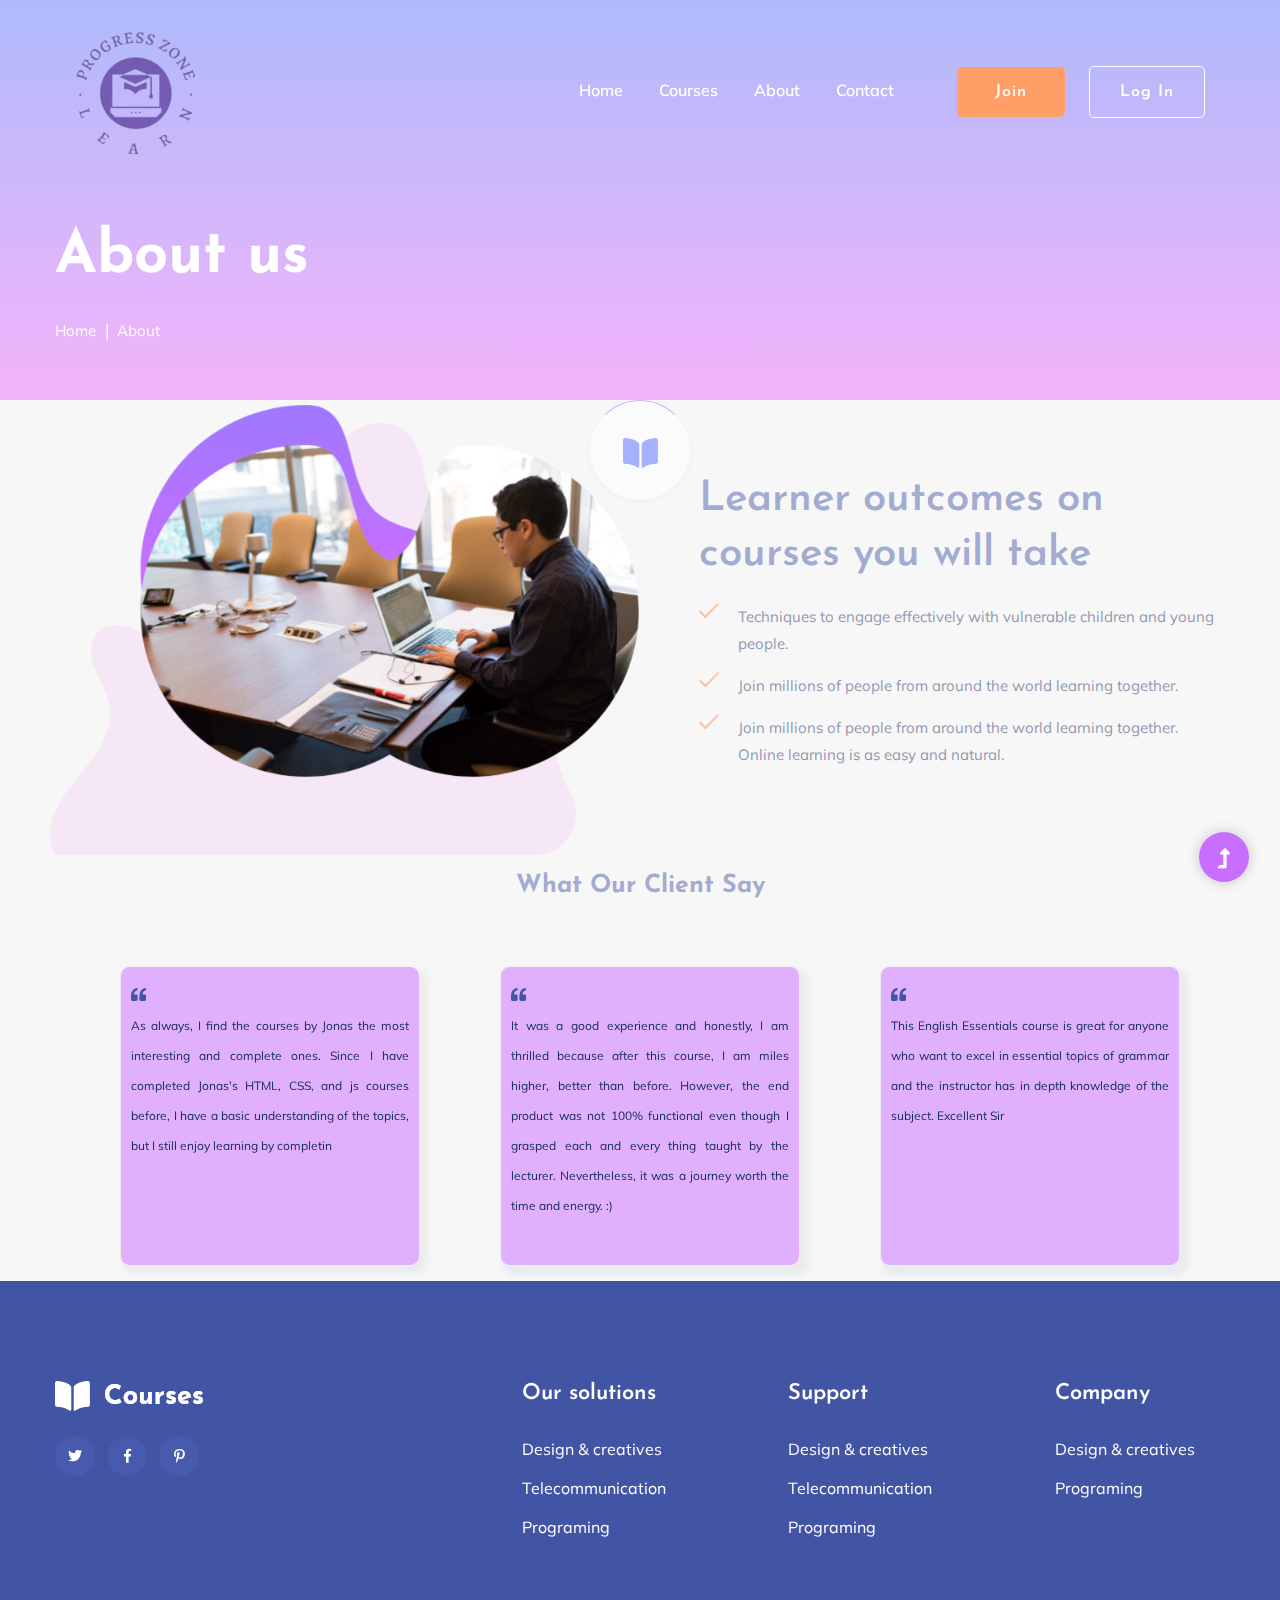
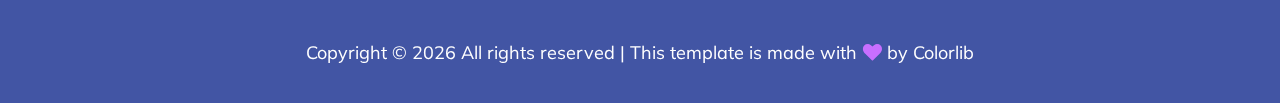
==== commit 9d0174c4: "update logo&footer" ====
--- a/about.html
+++ b/about.html
@@ -51,7 +51,7 @@
                         <!-- Logo -->
                         <div class="col-xl-2 col-lg-2">
                             <div class="logo">
-                                <a href="index.html"><img src="assets/img/logo/logo.png" alt=""></a>
+                                <a href="index.html"><img src="assets/img/logo/apple-touch-icon.png" alt=""></a>
                             </div>
                         </div>
                         <div class="col-xl-10 col-lg-10">
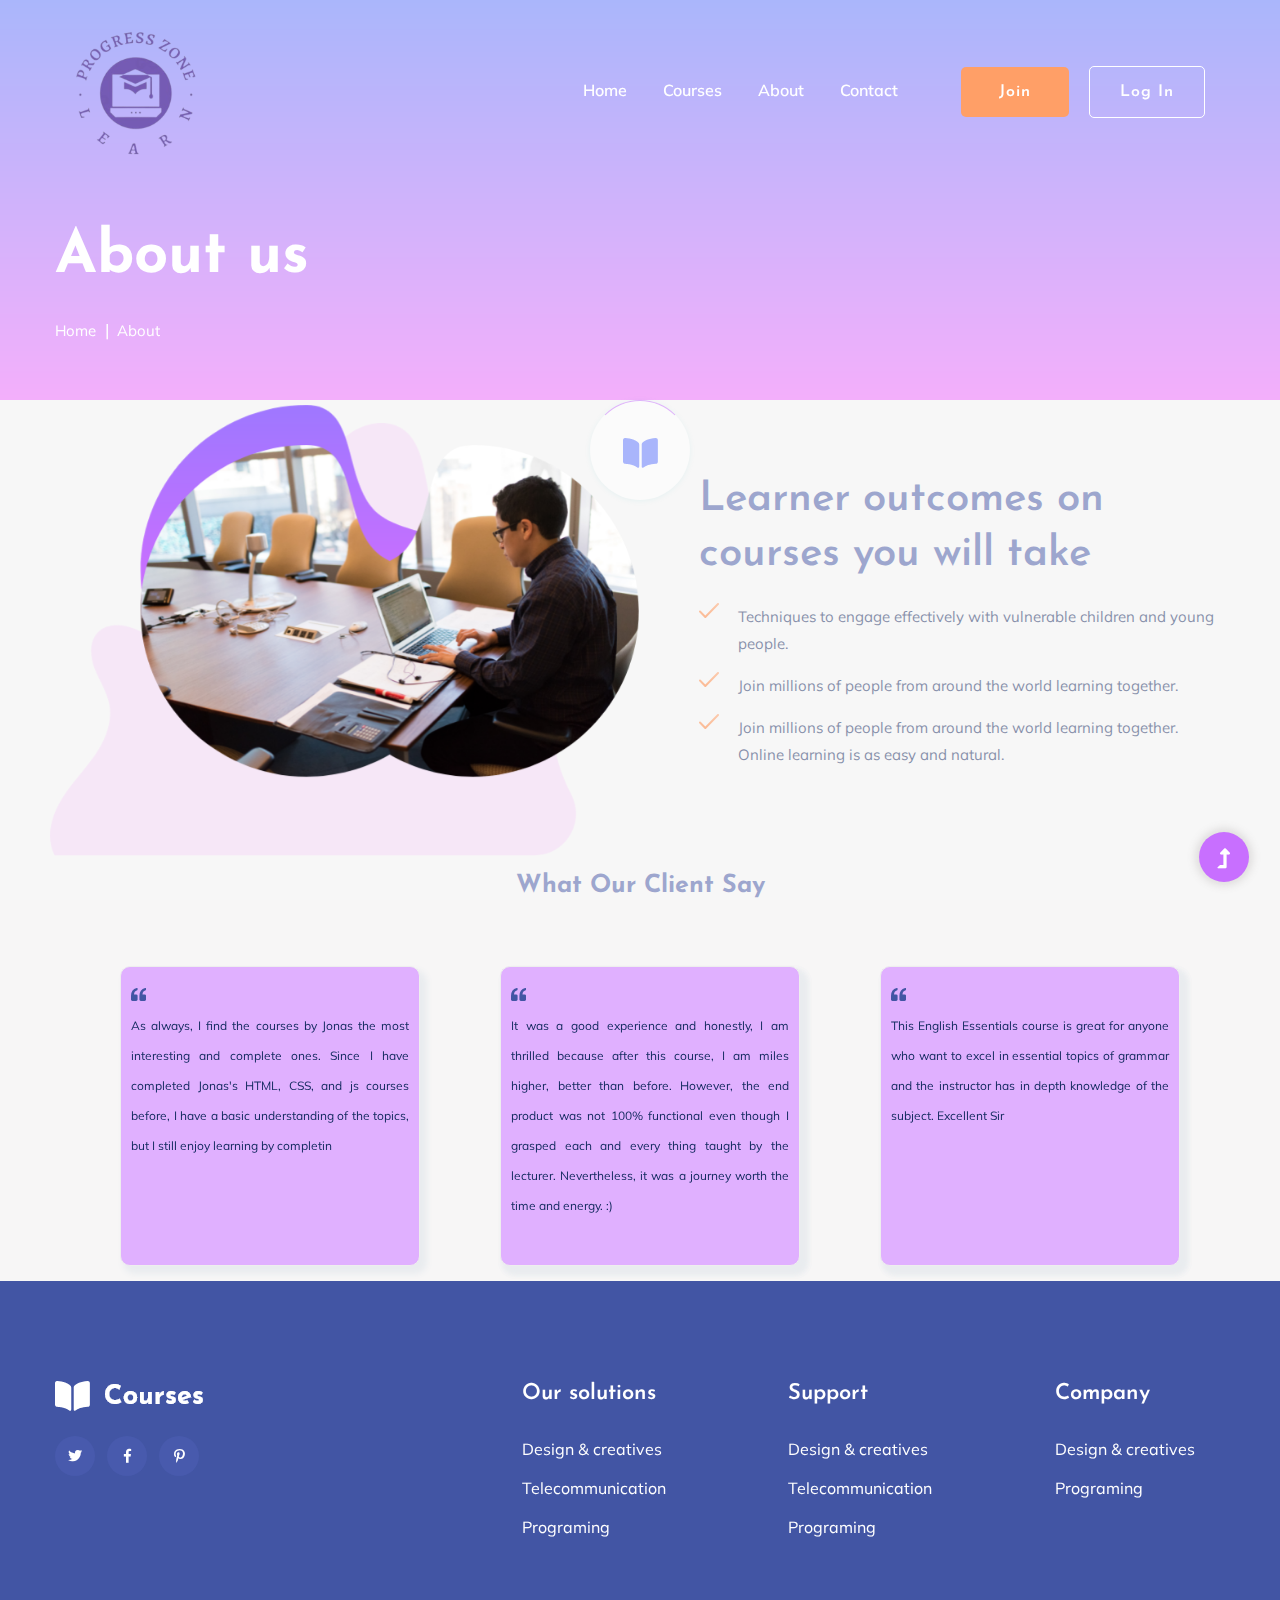
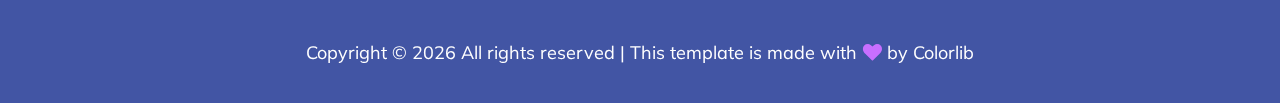
==== commit 66695b7e: "add links" ====
--- a/about.html
+++ b/about.html
@@ -65,8 +65,8 @@
                                             <li><a href="about.html">About</a></li>
                                             <li><a href="contact.html">Contact</a></li>
                                             <!-- Button -->
-                                            <li class="button-header margin-left "><a href="#" class="btn">Join</a></li>
-                                            <li class="button-header"><a href="login.html" class="btn btn3">Log in</a>
+                                            <li class="button-header margin-left "><a href="register.html" class="btn">Join</a>
+                                                <li class="button-header"><a href="login.html" class="btn btn3">Log in</a>
                                             </li>
                                         </ul>
                                     </nav>
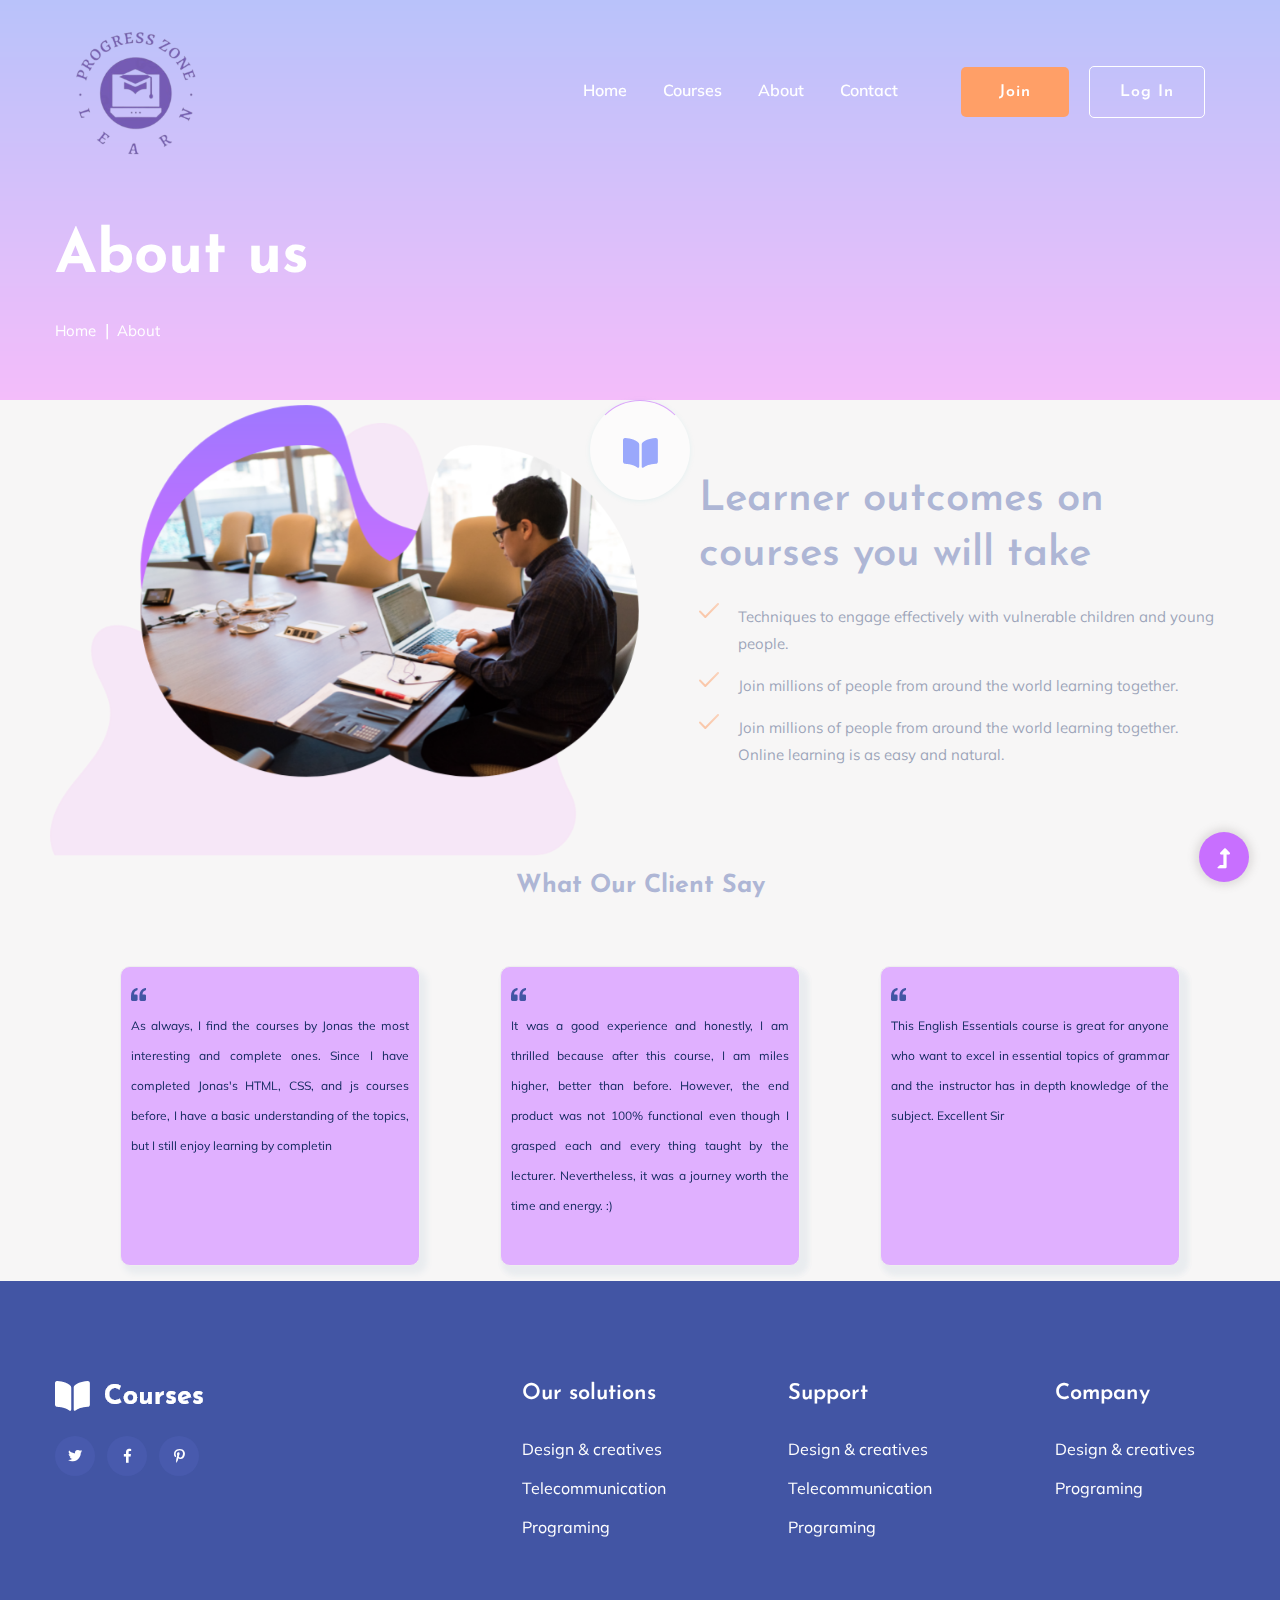
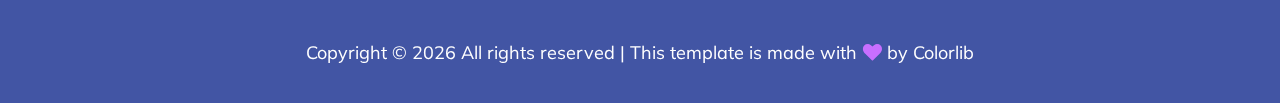
==== commit 95a7a75f: "add links" ====
--- a/about.html
+++ b/about.html
@@ -98,7 +98,7 @@
                                     <nav aria-label="breadcrumb">
                                         <ol class="breadcrumb">
                                             <li class="breadcrumb-item"><a href="index.html">Home</a></li>
-                                            <li class="breadcrumb-item"><a href="#">about</a></li>
+                                            <li class="breadcrumb-item"><a href="about.html">about</a></li>
                                         </ol>
                                     </nav>
                                     <!-- breadcrumb End -->
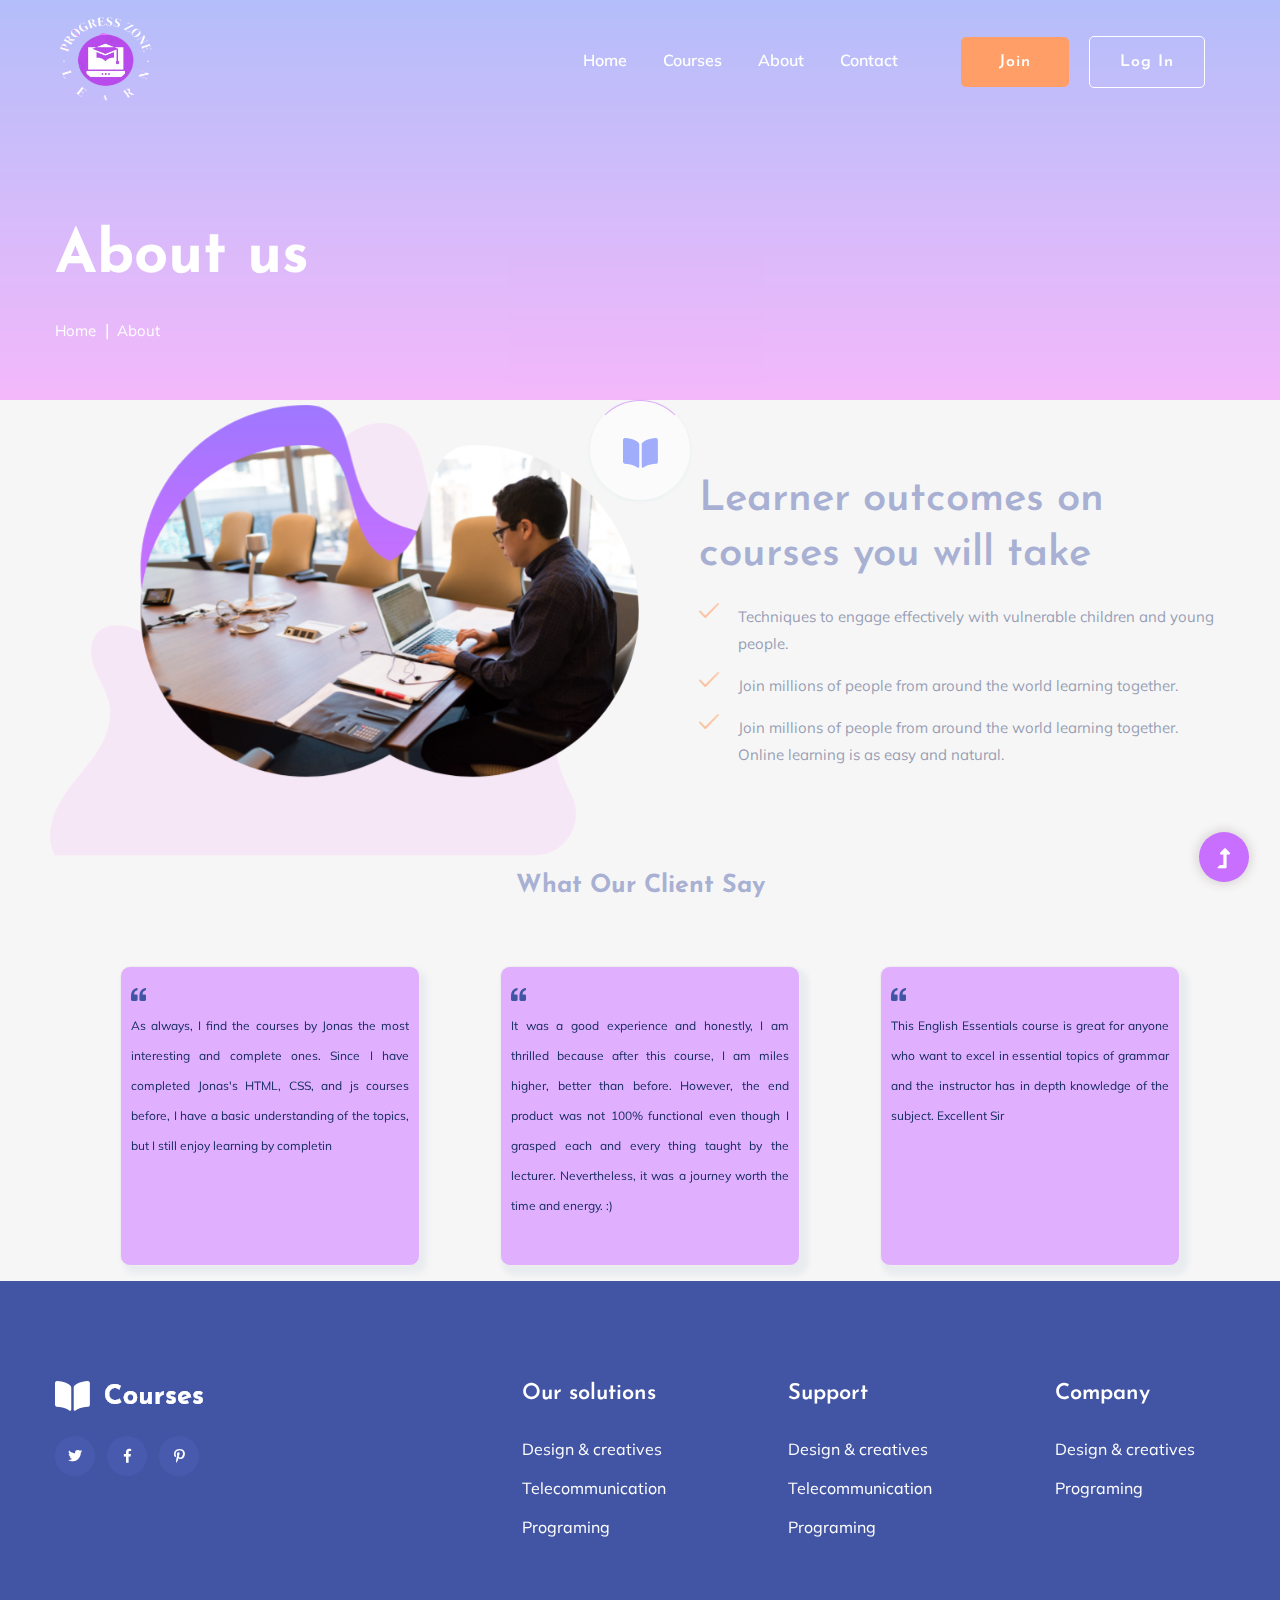
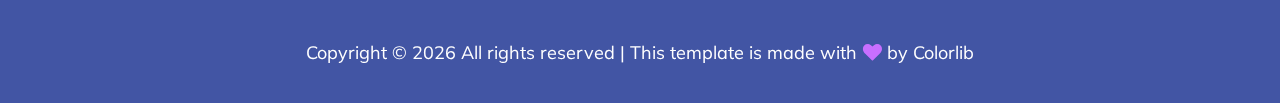
==== commit c19e53ed: "update logo" ====
--- a/about.html
+++ b/about.html
@@ -51,7 +51,7 @@
                         <!-- Logo -->
                         <div class="col-xl-2 col-lg-2">
                             <div class="logo">
-                                <a href="index.html"><img src="assets/img/logo/apple-touch-icon.png" alt=""></a>
+                                <a href="index.html"><img src="assets/img/gallery/IMG-20230802-WA0001.png"   style="width: 120px; height: 120px;" alt=""></a>
                             </div>
                         </div>
                         <div class="col-xl-10 col-lg-10">
--- a/assets/css/style.css
+++ b/assets/css/style.css
@@ -7357,6 +7357,7 @@
 .language-box {
     position: absolute;
     left: 190vh;
+    margin-top: -250px;
 }
 
 div.features-caption:hover {
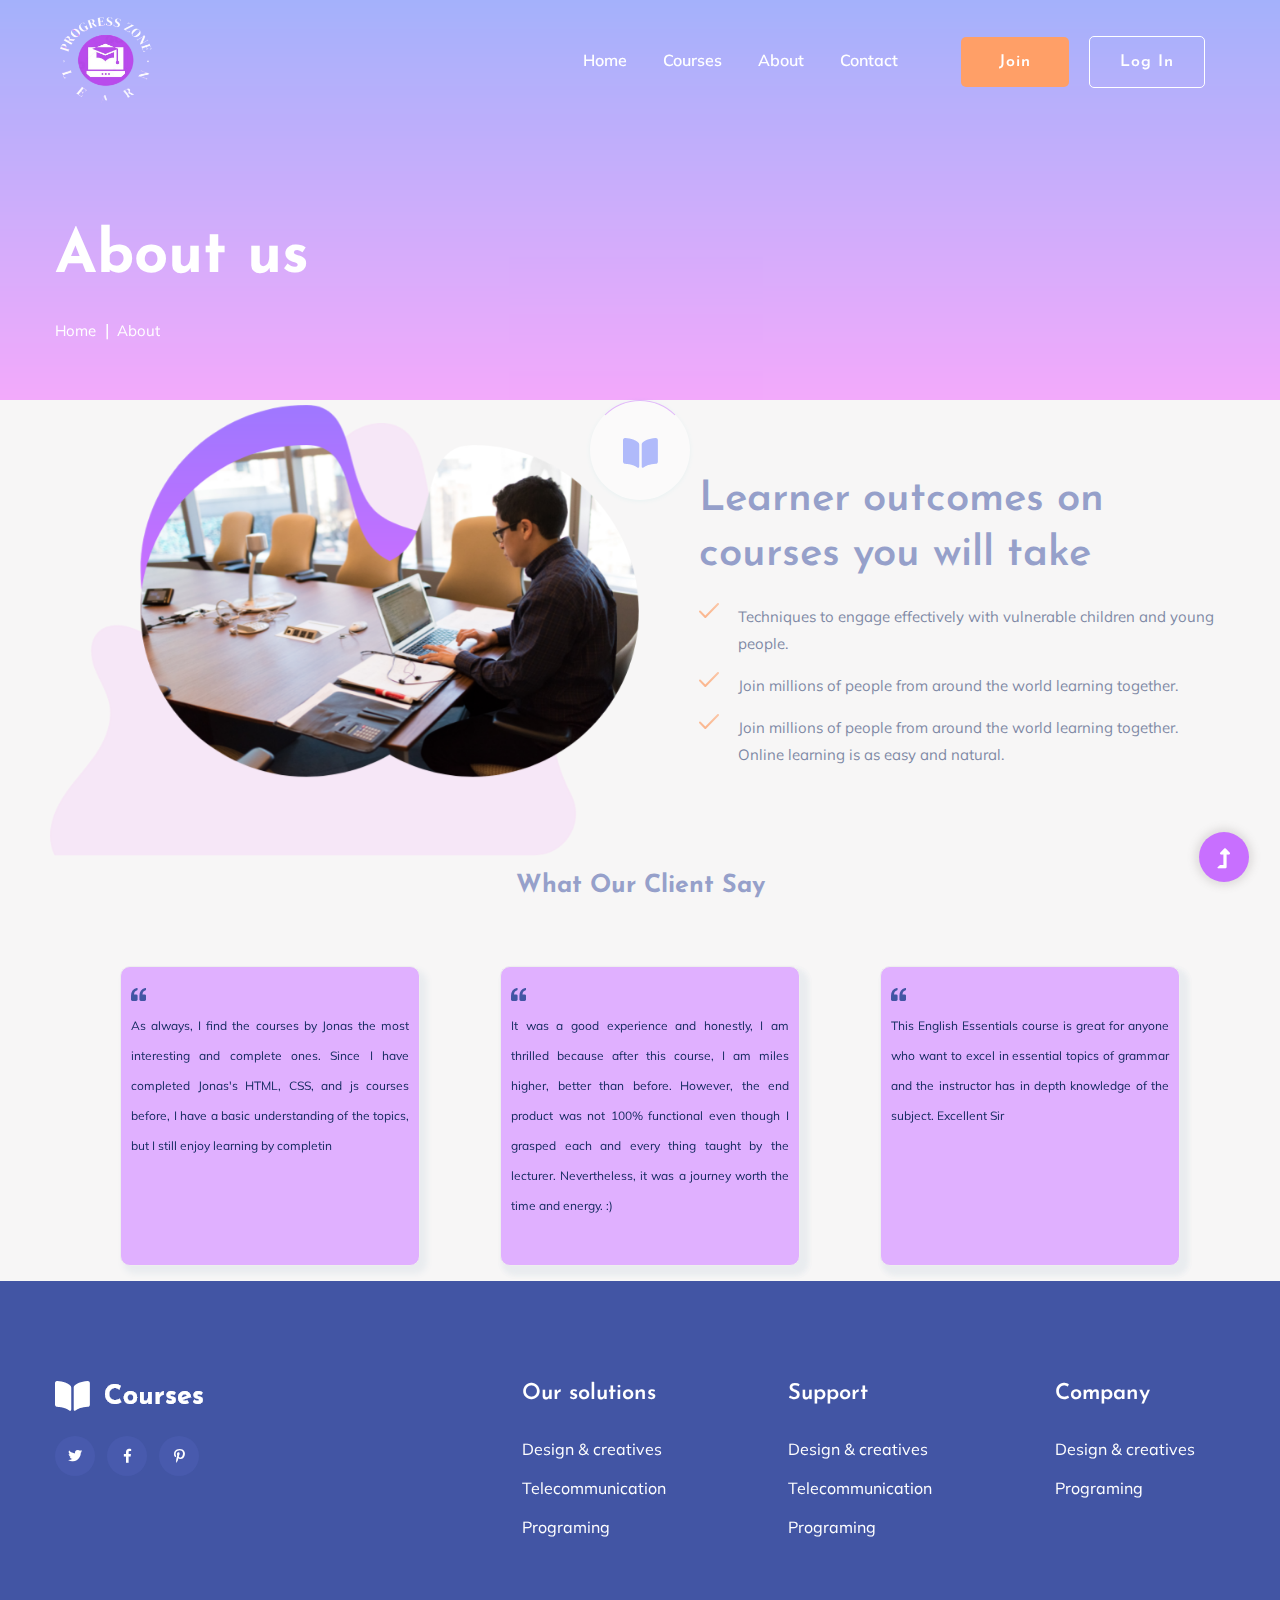
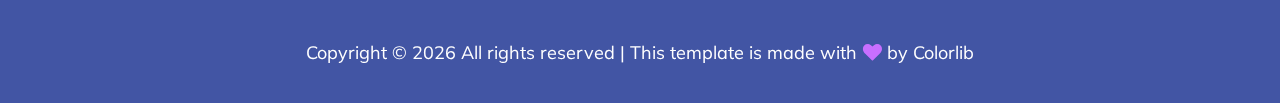
==== commit 77fc8db4: "update logo" ====
--- a/about.html
+++ b/about.html
@@ -51,7 +51,7 @@
                         <!-- Logo -->
                         <div class="col-xl-2 col-lg-2">
                             <div class="logo">
-                                <a href="index.html"><img src="assets/img/gallery/IMG-20230802-WA0001.png"   style="width: 120px; height: 120px;" alt=""></a>
+                                <a href="index.html"><img src="assets/img/gallery/IMG-20230802-WA0001 (1).png"   style="width: 120px; height: 120px;" alt=""></a>
                             </div>
                         </div>
                         <div class="col-xl-10 col-lg-10">
